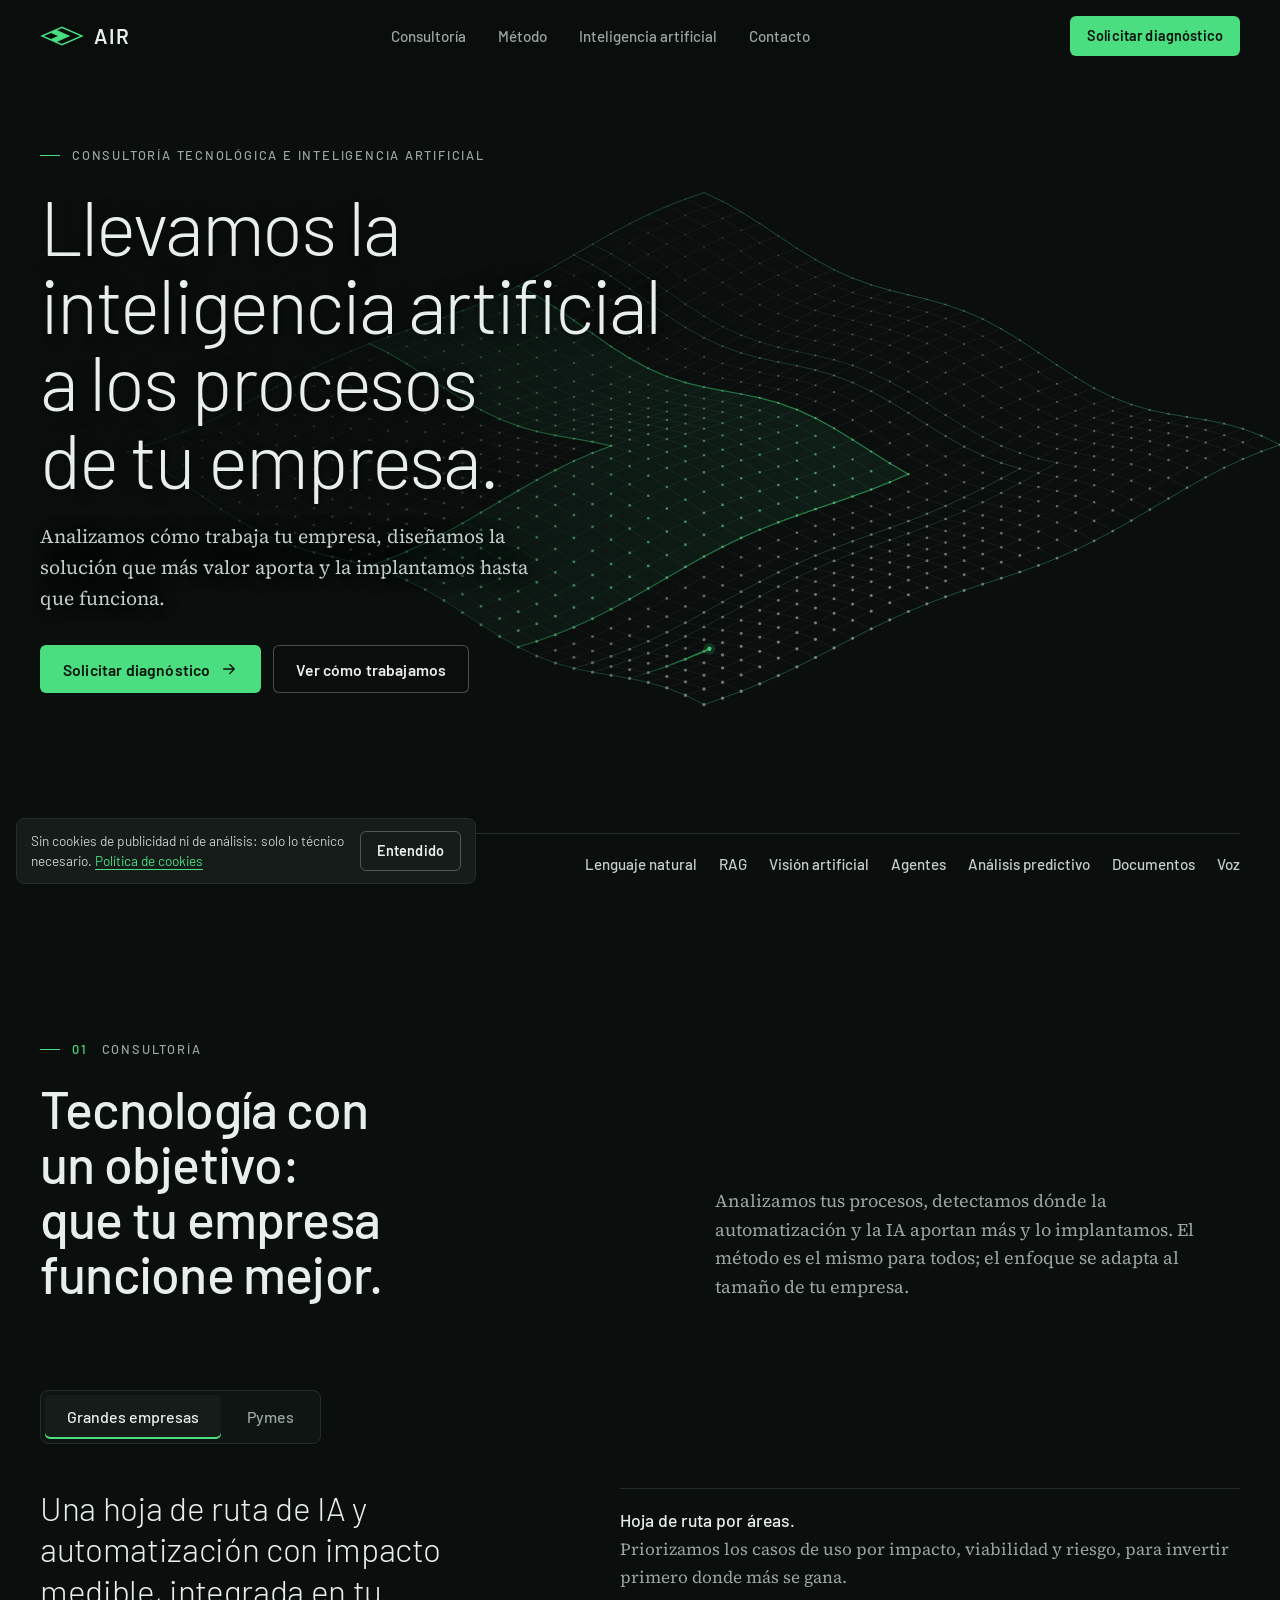
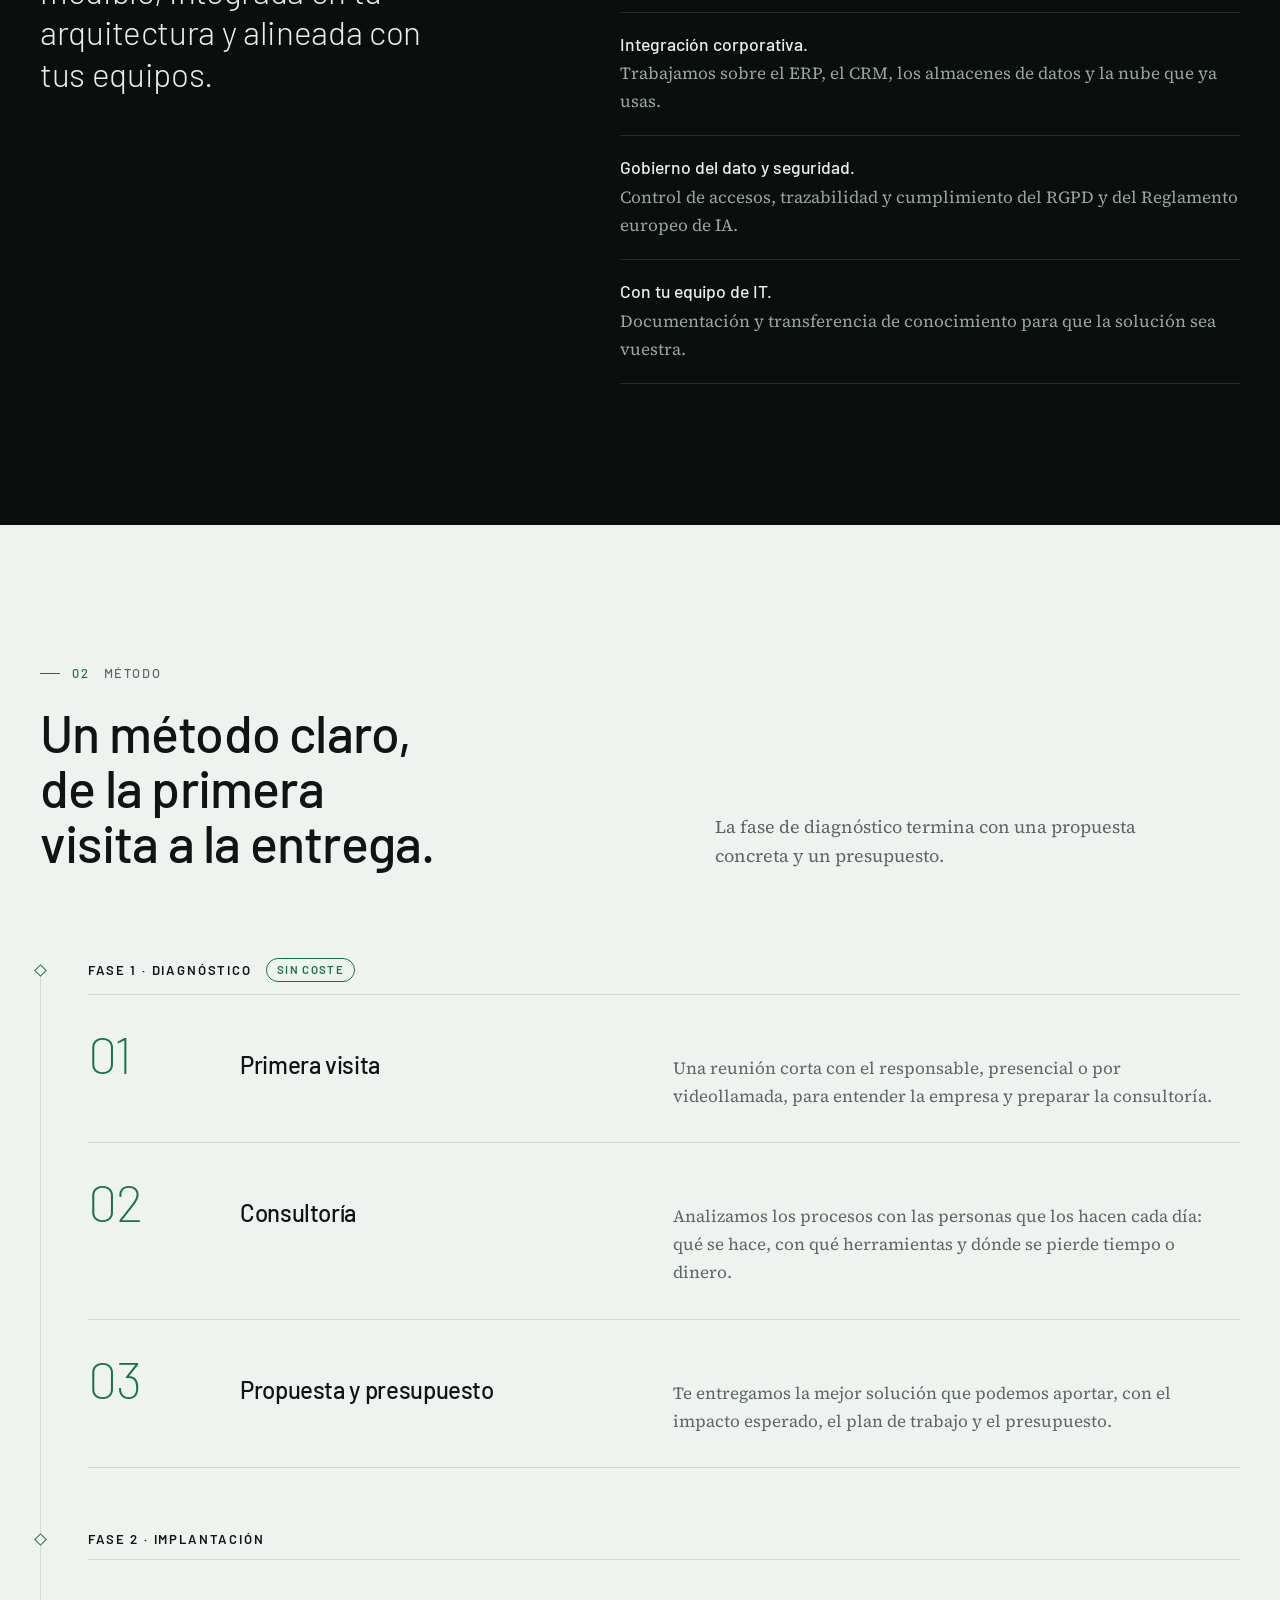
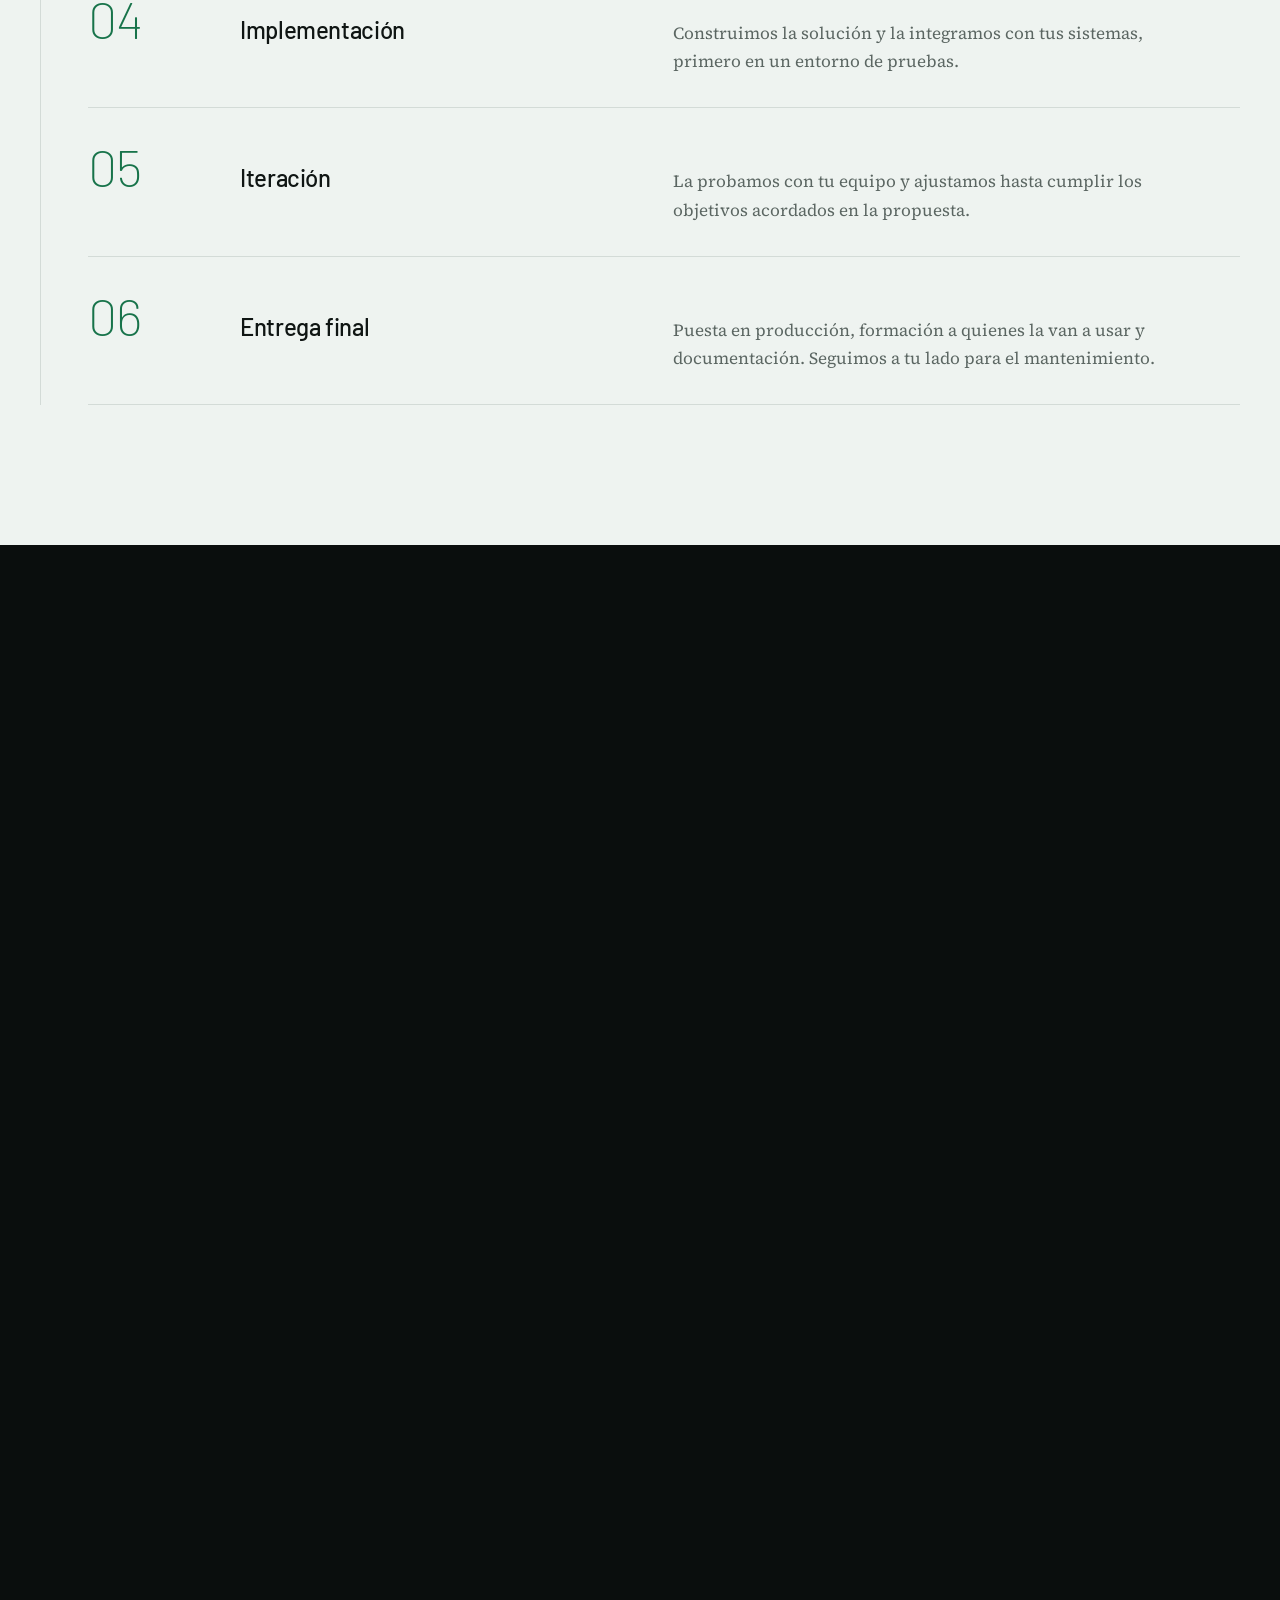
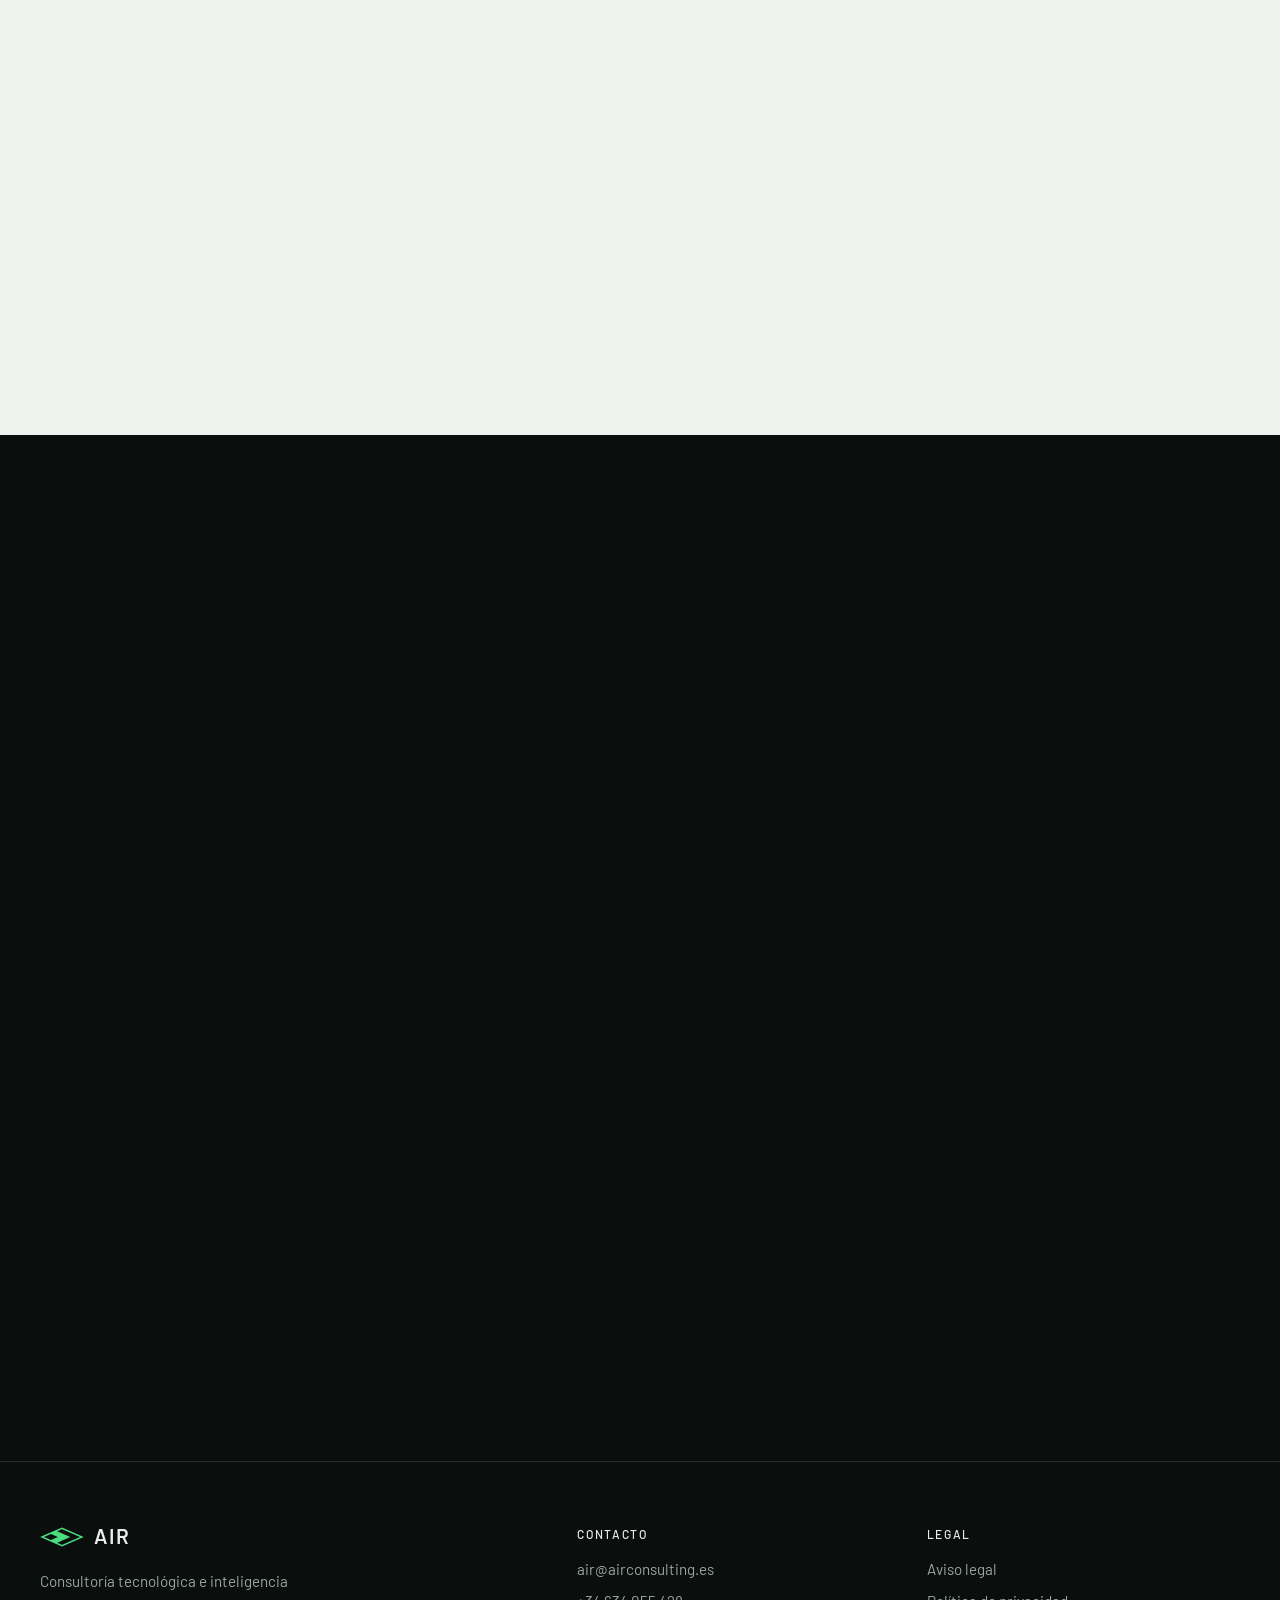
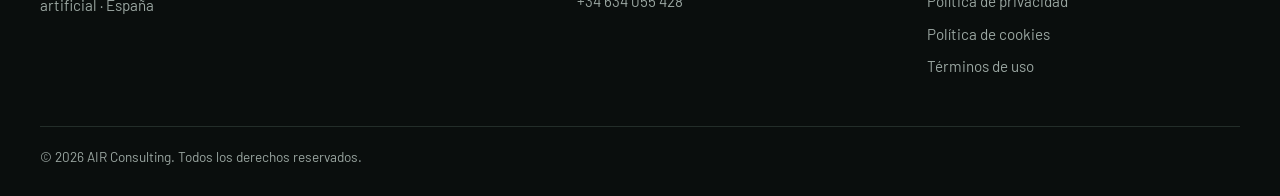
==== index.html @ c062586f "Visión artificial: foto con la lata abollada" ====
<!DOCTYPE html>
<html lang="es">

<head>
  <meta charset="utf-8">
  <meta name="viewport" content="width=device-width, initial-scale=1">
  <title>AIR · Consultoría tecnológica e inteligencia artificial</title>
  <meta name="description"
    content="Consultoría tecnológica e IA para empresas de toda España: analizamos tus procesos, diseñamos la mejor solución y la implantamos. Diagnóstico sin coste.">
  <link rel="canonical" href="https://airconsulting.es/">
  <meta name="theme-color" content="#0A0E0D">
  <meta property="og:type" content="website">
  <meta property="og:locale" content="es_ES">
  <meta property="og:site_name" content="AIR Consulting">
  <meta property="og:url" content="https://airconsulting.es/">
  <meta property="og:title" content="AIR · Consultoría tecnológica e inteligencia artificial">
  <meta property="og:description"
    content="Llevamos la inteligencia artificial a los procesos de tu empresa. Diagnóstico y propuesta sin coste, en toda España.">
  <meta property="og:image" content="https://airconsulting.es/assets/img/og-image.png">
  <meta property="og:image:width" content="1200">
  <meta property="og:image:height" content="630">
  <meta property="og:image:alt" content="AIR: Llevamos la inteligencia artificial a los procesos de tu empresa.">
  <meta name="twitter:card" content="summary_large_image">
  <link rel="icon" href="assets/img/favicon.svg" type="image/svg+xml">
  <link rel="apple-touch-icon" href="assets/img/apple-touch-icon.png">
  <link rel="preload" href="assets/fonts/barlow-300.woff2" as="font" type="font/woff2" crossorigin>
  <link rel="preload" href="assets/fonts/source-serif-4.woff2" as="font" type="font/woff2" crossorigin>
  <link rel="stylesheet" href="assets/css/main.css">
  <noscript><link rel="stylesheet" href="assets/css/noscript.css"></noscript>
  <script>document.documentElement.classList.add('js');</script>
  <script type="application/ld+json">
  {
    "@context": "https://schema.org",
    "@type": "ProfessionalService",
    "name": "AIR Consulting",
    "description": "Consultoría tecnológica e inteligencia artificial para empresas: diagnóstico de procesos, automatización e implantación de soluciones de IA.",
    "url": "https://airconsulting.es/",
    "logo": "https://airconsulting.es/assets/img/apple-touch-icon.png",
    "image": "https://airconsulting.es/assets/img/og-image.png",
    "email": "air@airconsulting.es",
    "telephone": "+34634055428",
    "areaServed": { "@type": "Country", "name": "ES" },
    "knowsAbout": [
      "Automatización de procesos",
      "Procesamiento del lenguaje natural",
      "Generación aumentada por recuperación (RAG)",
      "Visión artificial",
      "Agentes de inteligencia artificial",
      "Análisis predictivo y machine learning",
      "Procesamiento inteligente de documentos",
      "Reconocimiento de voz"
    ],
    "hasOfferCatalog": {
      "@type": "OfferCatalog",
      "name": "Servicios",
      "itemListElement": [
        { "@type": "Offer", "itemOffered": { "@type": "Service", "name": "Consultoría tecnológica y de IA para grandes empresas" } },
        { "@type": "Offer", "itemOffered": { "@type": "Service", "name": "Consultoría tecnológica y de IA para pymes" } },
        { "@type": "Offer", "itemOffered": { "@type": "Service", "name": "De la idea al producto: enfoque, validación, prototipo y desarrollo" } }
      ]
    }
  }
  </script>
</head>

<body>
  <svg class="sprite" aria-hidden="true">
    <symbol id="air-mark" viewBox="-8 -5 176 80">
      <path d="M34.67 19.83 L53.33 11.67 L106.67 35 L53.33 58.33 L34.67 50.17 L69.33 35 Z" fill="currentColor" />
      <g fill="none" stroke="currentColor" stroke-linejoin="miter" stroke-miterlimit="4">
        <path d="M0 35 L80 0 L160 35 L80 70 Z" stroke-width="5.5" />
        <path d="M34.67 19.83 L69.33 35 L34.67 50.17" stroke-width="5" />
        <path d="M53.33 11.67 L106.67 35 L53.33 58.33" stroke-width="5" />
      </g>
    </symbol>
    <symbol id="i-arrow" viewBox="0 0 24 24">
      <path d="M5 12h14M13 6l6 6-6 6" fill="none" stroke="currentColor" stroke-width="1.8" stroke-linecap="round" stroke-linejoin="round" />
    </symbol>
    <symbol id="i-down" viewBox="0 0 24 24">
      <path d="M12 5v14M6 13l6 6 6-6" fill="none" stroke="currentColor" stroke-width="1.8" stroke-linecap="round" stroke-linejoin="round" />
    </symbol>
  </svg>

  <a class="skip" href="#main">Saltar al contenido</a>

  <header class="site-header" id="header">
    <div class="wrap nav">
      <a class="brand" href="#inicio" aria-label="AIR, inicio">
        <svg aria-hidden="true"><use href="#air-mark" /></svg>
        <span>AIR</span>
      </a>
      <nav class="nav-links" aria-label="Principal">
        <a href="#consultoria">Consultoría</a>
        <a href="#metodo">Método</a>
        <a href="#ia">Inteligencia artificial</a>
        <a href="#contacto">Contacto</a>
      </nav>
      <div class="nav-actions">
        <a class="btn btn--primary btn--sm nav-cta" href="#contacto">Solicitar diagnóstico</a>
        <button class="menu-toggle" type="button" aria-label="Abrir menú" aria-expanded="false"
          aria-controls="mobile-menu">
          <span class="menu-toggle-bars" aria-hidden="true"></span>
        </button>
      </div>
    </div>
    <nav class="mobile-menu" id="mobile-menu" aria-label="Principal en móvil" hidden>
      <div class="wrap">
        <a href="#consultoria">Consultoría</a>
        <a href="#metodo">Método</a>
        <a href="#ia">Inteligencia artificial</a>
        <a href="#contacto">Contacto</a>
        <a class="btn btn--primary" href="#contacto">Solicitar diagnóstico</a>
      </div>
    </nav>
  </header>

  <main id="main">

    <!-- PORTADA -->
    <section class="hero" id="inicio" aria-labelledby="hero-title">
      <div class="hero-visual" aria-hidden="true">
        <canvas class="hero-field" id="hero-field" aria-hidden="true"></canvas>
      </div>
      <div class="wrap hero-inner">
        <div class="hero-copy">
          <p class="label">Consultoría tecnológica e inteligencia artificial</p>
          <h1 id="hero-title">Llevamos la inteligencia artificial a los procesos de tu empresa.</h1>
          <p class="hero-lead">Analizamos cómo trabaja tu empresa, diseñamos la solución que más valor aporta y la
            implantamos hasta que funciona.</p>
          <div class="hero-actions">
            <a class="btn btn--primary" href="#contacto">Solicitar diagnóstico
              <svg aria-hidden="true"><use href="#i-arrow" /></svg></a>
            <a class="btn btn--ghost" href="#metodo">Ver cómo trabajamos</a>
          </div>        </div>
      </div>
      <div class="wrap hero-foot rule-top">
        <p class="hero-foot-title">Áreas de experiencia</p>
        <ul class="hero-areas">
          <li>Lenguaje natural</li>
          <li>RAG</li>
          <li>Visión artificial</li>
          <li>Agentes</li>
          <li>Análisis predictivo</li>
          <li>Documentos</li>
          <li>Voz</li>
        </ul>
      </div>
    </section>

    <!-- CONSULTORÍA -->
    <section class="band" id="consultoria" aria-labelledby="consultoria-title">
      <div class="wrap">
        <header class="section-head" data-reveal>
          <p class="label"><span class="label-n">01</span>Consultoría</p>
          <h2 id="consultoria-title">Tecnología con un objetivo: que tu empresa funcione mejor.</h2>
          <p class="lead">Analizamos tus procesos, detectamos dónde la automatización y la IA aportan más y lo
            implantamos. El método es el mismo para todos; el enfoque se adapta al tamaño de tu empresa.</p>
        </header>

        <div class="consult" data-tabs data-reveal>
          <div class="segmented" role="tablist" aria-label="Tamaño de empresa">
            <button type="button" role="tab" id="tab-empresas" aria-controls="panel-empresas"
              aria-selected="true">Grandes empresas</button>
            <button type="button" role="tab" id="tab-pymes" aria-controls="panel-pymes" aria-selected="false"
              tabindex="-1">Pymes</button>
          </div>

          <div class="consult-panel" role="tabpanel" id="panel-empresas" aria-labelledby="tab-empresas" tabindex="0">
            <p class="panel-lead">Una hoja de ruta de IA y automatización con impacto medible, integrada en tu
              arquitectura y alineada con tus equipos.</p>
            <ul class="points">
              <li><strong>Hoja de ruta por áreas.</strong> Priorizamos los casos de uso por impacto, viabilidad y
                riesgo, para invertir primero donde más se gana.</li>
              <li><strong>Integración corporativa.</strong> Trabajamos sobre el ERP, el CRM, los almacenes de datos y
                la nube que ya usas.</li>
              <li><strong>Gobierno del dato y seguridad.</strong> Control de accesos, trazabilidad y cumplimiento del
                RGPD y del Reglamento europeo de IA.</li>
              <li><strong>Con tu equipo de IT.</strong> Documentación y transferencia de conocimiento para que la
                solución sea vuestra.</li>
            </ul>
          </div>

          <div class="consult-panel" role="tabpanel" id="panel-pymes" aria-labelledby="tab-pymes" tabindex="0"
            hidden>
            <p class="panel-lead">Soluciones concretas que te ahorran horas desde el primer mes, sin cambiar de
              programas y con presupuesto cerrado.</p>
            <ul class="points">
              <li><strong>Empezamos por lo que más cuesta.</strong> Primero, el proceso que más horas consume cada
                semana.</li>
              <li><strong>Con los programas que ya usas.</strong> Nos conectamos a tu ERP, tu correo y tus hojas de
                cálculo, sin cambiar tu forma de trabajar.</li>
              <li><strong>Por fases y con precio cerrado.</strong> Cada fase tiene alcance y presupuesto por
                escrito antes de empezar.</li>
              <li><strong>Resultados en semanas.</strong> Las primeras mejoras funcionan en semanas, no en meses.</li>
            </ul>
          </div>
        </div>
      </div>
    </section>

    <!-- MÉTODO -->
    <section class="band band--paper" id="metodo" aria-labelledby="metodo-title">
      <div class="wrap">
        <header class="section-head" data-reveal>
          <p class="label"><span class="label-n">02</span>Método</p>
          <h2 id="metodo-title">Un método claro, de la primera visita a la entrega.</h2>
          <p class="lead">La fase de diagnóstico termina con una propuesta concreta y un presupuesto.</p>
        </header>

        <div class="method">
          <div class="method-line" aria-hidden="true"><span></span></div>

          <div class="phase">
            <div class="phase-head" data-reveal>
              <h3 class="phase-name">Fase 1 <span aria-hidden="true">·</span> Diagnóstico</h3>
              <span class="badge">Sin coste</span>
            </div>
            <ol class="steps">
              <li class="step" data-reveal>
                <span class="step-n" aria-hidden="true">01</span>
                <h4>Primera visita</h4>
                <p>Una reunión corta con el responsable, presencial o por videollamada, para entender la empresa y
                  preparar la consultoría.</p>
              </li>
              <li class="step" data-reveal>
                <span class="step-n" aria-hidden="true">02</span>
                <h4>Consultoría</h4>
                <p>Analizamos los procesos con las personas que los hacen cada día: qué se hace, con qué
                  herramientas y dónde se pierde tiempo o dinero.</p>
              </li>
              <li class="step" data-reveal>
                <span class="step-n" aria-hidden="true">03</span>
                <h4>Propuesta y presupuesto</h4>
                <p>Te entregamos la mejor solución que podemos aportar, con el impacto esperado, el plan de trabajo
                  y el presupuesto.</p>
              </li>
            </ol>
          </div>

          <div class="phase">
            <div class="phase-head" data-reveal>
              <h3 class="phase-name">Fase 2 <span aria-hidden="true">·</span> Implantación</h3>
            </div>
            <ol class="steps" start="4">
              <li class="step" data-reveal>
                <span class="step-n" aria-hidden="true">04</span>
                <h4>Implementación</h4>
                <p>Construimos la solución y la integramos con tus sistemas, primero en un entorno de pruebas.</p>
              </li>
              <li class="step" data-reveal>
                <span class="step-n" aria-hidden="true">05</span>
                <h4>Iteración</h4>
                <p>La probamos con tu equipo y ajustamos hasta cumplir los objetivos acordados en la propuesta.</p>
              </li>
              <li class="step" data-reveal>
                <span class="step-n" aria-hidden="true">06</span>
                <h4>Entrega final</h4>
                <p>Puesta en producción, formación a quienes la van a usar y documentación. Seguimos a tu lado para
                  el mantenimiento.</p>
              </li>
            </ol>
          </div>
        </div>
      </div>
    </section>

    <!-- INTELIGENCIA ARTIFICIAL -->
    <section class="band" id="ia" aria-labelledby="ia-title">
      <div class="wrap">
        <header class="section-head" data-reveal>
          <p class="label"><span class="label-n">03</span>Inteligencia artificial</p>
          <h2 id="ia-title">Experiencia en todas las áreas de la IA aplicada.</h2>
          <p class="lead">Elegimos la técnica adecuada para cada problema.</p>
        </header>

        <div class="ai" data-tabs data-reveal>
          <div class="ai-tabs" role="tablist" aria-label="Áreas de inteligencia artificial"
            aria-orientation="vertical">
            <button type="button" role="tab" id="tab-nlp" aria-controls="panel-nlp" aria-selected="true">
              <span class="tab-n" aria-hidden="true">01</span>Lenguaje natural</button>
            <button type="button" role="tab" id="tab-rag" aria-controls="panel-rag" aria-selected="false"
              tabindex="-1"><span class="tab-n" aria-hidden="true">02</span>Asistentes RAG</button>
            <button type="button" role="tab" id="tab-vision" aria-controls="panel-vision" aria-selected="false"
              tabindex="-1"><span class="tab-n" aria-hidden="true">03</span>Visión artificial</button>
            <button type="button" role="tab" id="tab-agentes" aria-controls="panel-agentes" aria-selected="false"
              tabindex="-1"><span class="tab-n" aria-hidden="true">04</span>Agentes</button>
            <button type="button" role="tab" id="tab-prediccion" aria-controls="panel-prediccion"
              aria-selected="false" tabindex="-1"><span class="tab-n" aria-hidden="true">05</span>Análisis
              predictivo</button>
            <button type="button" role="tab" id="tab-documentos" aria-controls="panel-documentos"
              aria-selected="false" tabindex="-1"><span class="tab-n" aria-hidden="true">06</span>Documentos</button>
            <button type="button" role="tab" id="tab-voz" aria-controls="panel-voz" aria-selected="false"
              tabindex="-1"><span class="tab-n" aria-hidden="true">07</span>Voz</button>
          </div>

          <div class="ai-panels" data-demo-host>
            <div class="ai-panel" role="tabpanel" id="panel-nlp" aria-labelledby="tab-nlp" tabindex="0">
              <div class="ai-panel-head">
                <h3>Lenguaje natural (NLP)</h3>
                <p>Clasificación de correos y tickets, extracción de datos, resúmenes, análisis de sentimiento y
                  traducción.</p>
              </div>
              <ul class="chips" aria-label="Técnicas">
                <li>Modelos de lenguaje (LLM)</li>
                <li>Clasificación</li>
                <li>Extracción de entidades</li>
                <li>Resumen</li>
                <li>Sentimiento</li>
              </ul>
              <div class="demo demo--nlp" data-demo="nlp" data-state="idle" role="img"
                aria-label="Ejemplo animado: un correo entrante en el que la IA marca el cliente, la fecha, el importe y la referencia, y lo clasifica como pedido urgente.">
                <p class="demo-tag">Datos de ejemplo</p>
                <div class="demo-stage" aria-hidden="true">
                  <p class="demo-title">Bandeja de entrada <span>· análisis automático</span></p>
                  <div class="nlp">
                    <article class="mail">
                      <p class="mail-meta"><span>De</span> compras@cliente-ejemplo.es</p>
                      <p class="mail-meta"><span>Asunto</span> Pedido urgente ref. PX-2048</p>
                      <p class="mail-body">Buenos días: necesitamos <span class="ent" data-kind="cantidad">400 unidades</span>
                        del <span class="ent" data-kind="producto">soporte X200</span> antes del <span class="ent"
                          data-kind="fecha">viernes 27</span>. El importe acordado es de <span class="ent"
                          data-kind="importe">3.180,00 €</span>. Un saludo, <span class="ent"
                          data-kind="cliente">Industrias Ejemplo</span>.</p>
                    </article>
                    <div class="nlp-out">
                      <p class="out-title">Resultado</p>
                      <dl class="nlp-tags">
                        <div><dt>Intención</dt><dd>Pedido de cliente</dd></div>
                        <div><dt>Urgencia</dt><dd class="is-hot">Alta</dd></div>
                        <div><dt>Sentimiento</dt><dd>Neutro</dd></div>
                        <div><dt>Destino</dt><dd>ERP · Pedidos</dd></div>
                      </dl>
                    </div>
                  </div>
                </div>
              </div>
            </div>

            <div class="ai-panel" role="tabpanel" id="panel-rag" aria-labelledby="tab-rag" tabindex="0" hidden>
              <div class="ai-panel-head">
                <h3>Asistentes con tu conocimiento (RAG)</h3>
                <p>Respuestas basadas en tus manuales, contratos y procedimientos, citando siempre la fuente.</p>
              </div>
              <ul class="chips" aria-label="Técnicas">
                <li>Búsqueda semántica</li>
                <li>Embeddings</li>
                <li>Bases de datos vectoriales</li>
                <li>Citas a la fuente</li>
                <li>Control de permisos</li>
              </ul>
              <div class="demo demo--rag" data-demo="rag" data-state="idle" role="img"
                aria-label="Ejemplo animado: una pregunta sobre la garantía de un producto, los fragmentos de documentación interna que se recuperan y la respuesta con sus fuentes citadas.">
                <p class="demo-tag">Datos de ejemplo</p>
                <div class="demo-stage" aria-hidden="true">
                  <p class="demo-title">Asistente interno <span>· documentación técnica</span></p>
                  <div class="rag">
                    <div class="rag-q">
                      <span class="out-title">Pregunta</span>
                      <p class="rag-q-text" data-text="¿Cuál es el plazo de garantía del modelo X200?"><span
                          class="caret"></span></p>
                    </div>
                    <ol class="rag-docs">
                      <li><span class="doc-src">[1] Manual X200 · p. 14</span><span class="doc-score">0,91</span>
                        <p>«…el equipo X200 dispone de una garantía de 24 meses desde la fecha de entrega…»</p>
                      </li>
                      <li><span class="doc-src">[2] Condiciones de venta · §4.2</span><span class="doc-score">0,87</span>
                        <p>«…la garantía se amplía a 36 meses con contrato de mantenimiento…»</p>
                      </li>
                      <li class="is-low"><span class="doc-src">FAQ de soporte</span><span class="doc-score">0,62</span>
                        <p>«…para tramitar una garantía, contacta con el servicio técnico…»</p>
                      </li>
                    </ol>
                    <div class="rag-a">
                      <span class="out-title">Respuesta</span>
                      <p class="rag-a-text"><span class="w">El</span> <span class="w">modelo</span> <span
                          class="w">X200</span> <span class="w">tiene</span> <span class="w">24</span> <span
                          class="w">meses</span> <span class="w">de</span> <span class="w">garantía</span> <span
                          class="w">desde</span> <span class="w">la</span> <span class="w">entrega</span><sup
                          class="w">1</sup><span class="w">,</span> <span class="w">ampliables</span> <span
                          class="w">a</span> <span class="w">36</span> <span class="w">meses</span> <span
                          class="w">con</span> <span class="w">contrato</span> <span class="w">de</span> <span
                          class="w">mantenimiento</span><sup class="w">2</sup><span class="w">.</span></p>
                    </div>
                  </div>
                </div>
              </div>
            </div>

            <div class="ai-panel" role="tabpanel" id="panel-vision" aria-labelledby="tab-vision" tabindex="0"
              hidden>
              <div class="ai-panel-head">
                <h3>Visión artificial</h3>
                <p>Control de calidad, detección de defectos, conteo e inventario, y seguridad en planta.</p>
              </div>
              <ul class="chips" aria-label="Técnicas">
                <li>Detección de objetos</li>
                <li>Segmentación</li>
                <li>Inspección de calidad</li>
                <li>OCR</li>
                <li>Vídeo en tiempo real</li>
              </ul>
              <div class="demo demo--vision" data-demo="vision" data-state="idle" role="img"
                aria-label="Ejemplo animado: una foto de cinco latas en una línea de envasado en la que la visión artificial inspecciona cada tapa y marca una lata como defectuosa.">
                <p class="demo-tag">Datos de ejemplo</p>
                <div class="demo-stage" aria-hidden="true">
                  <p class="demo-title">Inspección de tapas <span>· línea de envasado 2</span></p>
                  <div class="vision">
                    <div class="vision-frame">
                      <picture>
                        <source type="image/avif"
                          srcset="assets/img/latas-defecto-800.avif 800w, assets/img/latas-defecto-1264.avif 1264w"
                          sizes="(min-width: 960px) 860px, 100vw">
                        <source type="image/webp"
                          srcset="assets/img/latas-defecto-800.webp 800w, assets/img/latas-defecto-1264.webp 1264w"
                          sizes="(min-width: 960px) 860px, 100vw">
                        <img src="assets/img/latas-defecto-800.jpg"
                          srcset="assets/img/latas-defecto-800.jpg 800w, assets/img/latas-defecto-1264.jpg 1264w"
                          sizes="(min-width: 960px) 860px, 100vw" width="1264" height="585" alt="" loading="lazy"
                          decoding="async">
                      </picture>
                      <!-- Coordenadas sobre la foto recortada (1200 × 555): una caja por tapa; la roja abarca la abolladura -->
                      <svg class="vision-boxes" viewBox="0 0 1200 555" preserveAspectRatio="xMidYMid slice">
                        <rect class="det" x="2" y="34" width="130" height="122" />
                        <rect class="det" x="138" y="68" width="200" height="136" />
                        <rect class="det" x="358" y="108" width="208" height="144" />
                        <rect class="det" x="590" y="178" width="214" height="162" />
                        <rect class="det is-bad" x="846" y="203" width="234" height="222" />
                      </svg>
                      <span class="det-label det-label--1">correcto · 0,97</span>
                      <span class="det-label det-label--2">correcto · 0,99</span>
                      <span class="det-label det-label--3">correcto · 0,98</span>
                      <span class="det-label det-label--4">correcto · 0,99</span>
                      <span class="det-label det-label--5 is-bad">defecto · 0,91</span>
                      <span class="scanline"></span>
                    </div>
                    <p class="vision-stats"><span>Latas <b class="v-count">0</b></span><span>Defectos <b
                          class="v-bad">0</b></span><span class="v-model">Análisis de imágenes en tiempo real</span>
                    </p>
                  </div>
                </div>
              </div>
            </div>

            <div class="ai-panel" role="tabpanel" id="panel-agentes" aria-labelledby="tab-agentes" tabindex="0"
              hidden>
              <div class="ai-panel-head">
                <h3>Agentes y automatización</h3>
                <p>Agentes que hacen tareas de principio a fin entre tus sistemas, con supervisión humana donde hace
                  falta.</p>
              </div>
              <ul class="chips" aria-label="Técnicas">
                <li>Orquestación</li>
                <li>Uso de herramientas</li>
                <li>Integración por API</li>
                <li>Supervisión humana</li>
                <li>Trazabilidad</li>
              </ul>
              <div class="demo demo--agentes" data-demo="agentes" data-state="idle" role="img"
                aria-label="Ejemplo animado: un agente que recibe un correo, lo clasifica, lo registra en el ERP, pide aprobación a una persona y envía el aviso.">
                <p class="demo-tag">Datos de ejemplo</p>
                <div class="demo-stage" aria-hidden="true">
                  <p class="demo-title">Agente de pedidos <span>· ejecución</span></p>
                  <div class="flow">
                    <ol class="flow-nodes">
                      <li class="node"><span class="node-dot"></span><span class="node-name">Correo</span><span
                          class="node-sub">Pedido recibido</span></li>
                      <li class="node"><span class="node-dot"></span><span class="node-name">Clasificar</span><span
                          class="node-sub">Pedido · urgente</span></li>
                      <li class="node"><span class="node-dot"></span><span class="node-name">ERP</span><span
                          class="node-sub">Pedido P-5531 creado</span></li>
                      <li class="node node--human"><span class="node-dot"></span><span
                          class="node-name">Aprobación</span><span class="node-sub"><span class="sub-wait">Supervisión
                            humana</span><span class="sub-ok">Aprobado por el responsable</span></span></li>
                      <li class="node"><span class="node-dot"></span><span class="node-name">Aviso</span><span
                          class="node-sub">Cliente informado</span></li>
                    </ol>
                    <ol class="flow-log">
                      <li><span>09:14:02</span> correo recibido de compras@cliente-ejemplo.es</li>
                      <li><span>09:14:03</span> intención: pedido · urgencia: alta</li>
                      <li><span>09:14:05</span> erp.crear_pedido(cliente=C-118, líneas=3)</li>
                      <li><span>09:14:05</span> importe superior a 3.000 € · se solicita aprobación</li>
                      <li><span>09:21:40</span> aprobado · correo de confirmación enviado</li>
                    </ol>
                  </div>
                </div>
              </div>
            </div>

            <div class="ai-panel" role="tabpanel" id="panel-prediccion" aria-labelledby="tab-prediccion"
              tabindex="0" hidden>
              <div class="ai-panel-head">
                <h3>Análisis predictivo</h3>
                <p>Previsión de demanda, mantenimiento predictivo, detección de anomalías y optimización de stock.</p>
              </div>
              <ul class="chips" aria-label="Técnicas">
                <li>Series temporales</li>
                <li>Machine learning</li>
                <li>Detección de anomalías</li>
                <li>Optimización</li>
              </ul>
              <div class="demo demo--prediccion" data-demo="prediccion" data-state="idle" role="img"
                aria-label="Ejemplo animado: un gráfico con dos años de ventas y la previsión de los próximos seis meses con su margen de confianza.">
                <p class="demo-tag">Datos de ejemplo</p>
                <div class="demo-stage" aria-hidden="true">
                  <p class="demo-title">Previsión de demanda <span>· referencia X200, unidades al mes</span></p>
                  <div class="predict">
                    <svg class="chart" viewBox="0 0 800 300" preserveAspectRatio="xMidYMid meet">
                      <line class="ch-grid" x1="48" y1="232" x2="780" y2="232" /><text class="ch-axis" x="40" y="236"
                        text-anchor="end">100</text>
                      <line class="ch-grid" x1="48" y1="162" x2="780" y2="162" /><text class="ch-axis" x="40" y="166"
                        text-anchor="end">150</text>
                      <line class="ch-grid" x1="48" y1="92" x2="780" y2="92" /><text class="ch-axis" x="40" y="96"
                        text-anchor="end">200</text>
                      <text class="ch-axis" x="48" y="290" text-anchor="start">ene 2025</text>
                      <text class="ch-axis" x="350.9" y="290" text-anchor="middle">ene 2026</text>
                      <text class="ch-axis" x="653.8" y="290" text-anchor="middle">ene 2027</text>
                      <line class="ch-now" x1="628.6" y1="40" x2="628.6" y2="268" /><text class="ch-axis" x="622.6"
                        y="48" text-anchor="end">hoy</text>
                      <g class="ch-hist">
                        <path class="ch-line"
                          d="M48 226.5 L73.2 221.9 L98.5 195 L123.7 172.4 L149 167.8 L174.2 166.2 L199.4 153.2 L224.7 165.6 L249.9 183.6 L275.2 183.3 L300.4 201.3 L325.7 198.1 L350.9 200.7 L376.1 175.2 L401.4 160.9 L426.6 89.2 L451.9 130.8 L477.1 115.2 L502.3 126.1 L527.6 128.7 L552.8 135.4 L578.1 160.3 L603.3 160.1 L628.6 165.4" />
                      </g>
                      <g class="ch-anom">
                        <circle cx="426.6" cy="89.2" r="5" />
                        <circle class="ch-anom-ring" cx="426.6" cy="89.2" r="12" />
                        <text class="ch-note" x="442.6" y="78">Anomalía detectada</text>
                      </g>
                      <g class="ch-fc">
                        <path class="ch-band" d="M628.6 165.4 L653.8 144.9 L679 127 L704.3 105 L729.5 83 L754.8 65.2 L780 54.5 L780 113.3 L754.8 117 L729.5 127.8 L704.3 142.8 L679 157.8 L653.8 168.7 L628.6 165.4 Z" />
                        <path class="ch-fc-line" d="M628.6 165.4 L653.8 156.8 L679 142.4 L704.3 123.9 L729.5 105.4 L754.8 91.1 L780 83.9" />
                      </g>
                    </svg>
                    <dl class="predict-stats">
                      <div><dt>Próximo trimestre</dt><dd>+18 %</dd></div>
                      <div><dt>Error medio del modelo</dt><dd>4,2 %</dd></div>
                      <div><dt>Stock recomendado</dt><dd>620 uds.</dd></div>
                    </dl>
                  </div>
                </div>
              </div>
            </div>

            <div class="ai-panel" role="tabpanel" id="panel-documentos" aria-labelledby="tab-documentos"
              tabindex="0" hidden>
              <div class="ai-panel-head">
                <h3>Documentos inteligentes</h3>
                <p>Facturas, albaranes, pedidos y contratos leídos, validados y registrados en tu ERP.</p>
              </div>
              <ul class="chips" aria-label="Técnicas">
                <li>OCR</li>
                <li>Extracción estructurada</li>
                <li>Validación cruzada</li>
                <li>Integración con ERP</li>
              </ul>
              <div class="demo demo--documentos" data-demo="documentos" data-state="idle" role="img"
                aria-label="Ejemplo animado: un albarán que se lee automáticamente y aparece registrado como una fila nueva en el ERP.">
                <p class="demo-tag">Datos de ejemplo</p>
                <div class="demo-stage" aria-hidden="true">
                  <p class="demo-title">Entrada de documentos <span>· llega por email en PDF</span></p>
                  <div class="docs">
                    <article class="paper">
                      <span class="paper-scan"></span>
                      <div class="paper-head"><b>ALBARÁN</b><span data-f>N.º A-2611</span></div>
                      <dl class="paper-meta">
                        <dt>Proveedor</dt>
                        <dd><span data-f>Tornillería Industrial (ej.)</span></dd>
                        <dt>Fecha</dt>
                        <dd><span data-f>14/10/2026</span></dd>
                      </dl>
                      <table class="paper-lines">
                        <thead>
                          <tr><th>Ref.</th><th>Descripción</th><th class="num">Cant.</th></tr>
                        </thead>
                        <tbody data-f>
                          <tr><td>M8-40</td><td>Tornillo DIN 933</td><td class="num">500</td></tr>
                          <tr><td>T-M8</td><td>Tuerca autoblocante</td><td class="num">500</td></tr>
                          <tr><td>AR-8</td><td>Arandela plana</td><td class="num">1.000</td></tr>
                        </tbody>
                      </table>
                      <div class="paper-total"><span>Total</span><span data-f>286,40 €</span></div>
                    </article>
                    <div class="erp">
                      <p class="erp-bar">ERP <span>· entradas de material</span></p>
                      <table class="erp-table">
                        <thead>
                          <tr><th>Fecha</th><th>Doc.</th><th>Proveedor</th><th class="num">Importe</th><th>Estado</th></tr>
                        </thead>
                        <tbody>
                          <tr class="erp-new">
                            <td data-v="14/10/26"></td><td data-v="A-2611"></td><td data-v="Tornillería (ej.)"></td>
                            <td class="num" data-v="286,40 €"></td>
                            <td><span class="chip"><span class="c-wait">Leyendo…</span><span
                                  class="c-ok">Registrado</span></span></td>
                          </tr>
                          <tr>
                            <td>13/10/26</td><td>F-0981</td><td>Pinturas (ej.)</td><td class="num">1.204,00 €</td>
                            <td><span class="chip is-ok"><span class="c-ok">Registrado</span></span></td>
                          </tr>
                          <tr>
                            <td>13/10/26</td><td>P-5502</td><td>Aceros (ej.)</td><td class="num">3.870,15 €</td>
                            <td><span class="chip is-ok"><span class="c-ok">Registrado</span></span></td>
                          </tr>
                        </tbody>
                      </table>
                    </div>
                  </div>
                </div>
              </div>
            </div>

            <div class="ai-panel" role="tabpanel" id="panel-voz" aria-labelledby="tab-voz" tabindex="0" hidden>
              <div class="ai-panel-head">
                <h3>Voz</h3>
                <p>Transcripción de reuniones y llamadas, actas automáticas y asistentes de voz.</p>
              </div>
              <ul class="chips" aria-label="Técnicas">
                <li>Reconocimiento de voz</li>
                <li>Identificación de hablantes</li>
                <li>Resumen de reuniones</li>
                <li>Síntesis de voz</li>
              </ul>
              <div class="demo demo--voz" data-demo="voz" data-state="idle" role="img"
                aria-label="Ejemplo animado: la grabación de una reunión que se transcribe y de la que se extraen las tareas con su responsable.">
                <p class="demo-tag">Datos de ejemplo</p>
                <div class="demo-stage" aria-hidden="true">
                  <p class="demo-title">Reunión de seguimiento <span>· 14 min</span></p>
                  <div class="voice">
                    <div class="wave-wrap">
                      <svg class="wave" viewBox="0 0 480 60" preserveAspectRatio="none"><rect x="0" y="27" width="3.5" height="6" rx="1.5"/><rect x="7.5" y="18.5" width="3.5" height="23" rx="1.5"/><rect x="15" y="26" width="3.5" height="8" rx="1.5"/><rect x="22.5" y="22.5" width="3.5" height="15" rx="1.5"/><rect x="30" y="24.5" width="3.5" height="11" rx="1.5"/><rect x="37.5" y="23.5" width="3.5" height="13" rx="1.5"/><rect x="45" y="19.5" width="3.5" height="21" rx="1.5"/><rect x="52.5" y="8.5" width="3.5" height="43" rx="1.5"/><rect x="60" y="15" width="3.5" height="30" rx="1.5"/><rect x="67.5" y="20.5" width="3.5" height="19" rx="1.5"/><rect x="75" y="14.5" width="3.5" height="31" rx="1.5"/><rect x="82.5" y="14" width="3.5" height="32" rx="1.5"/><rect x="90" y="12" width="3.5" height="36" rx="1.5"/><rect x="97.5" y="22.5" width="3.5" height="15" rx="1.5"/><rect x="105" y="18" width="3.5" height="24" rx="1.5"/><rect x="112.5" y="23.5" width="3.5" height="13" rx="1.5"/><rect x="120" y="23.5" width="3.5" height="13" rx="1.5"/><rect x="127.5" y="25" width="3.5" height="10" rx="1.5"/><rect x="135" y="24" width="3.5" height="12" rx="1.5"/><rect x="142.5" y="22.5" width="3.5" height="15" rx="1.5"/><rect x="150" y="11.5" width="3.5" height="37" rx="1.5"/><rect x="157.5" y="11.5" width="3.5" height="37" rx="1.5"/><rect x="165" y="25" width="3.5" height="10" rx="1.5"/><rect x="172.5" y="15" width="3.5" height="30" rx="1.5"/><rect x="180" y="14" width="3.5" height="32" rx="1.5"/><rect x="187.5" y="10.5" width="3.5" height="39" rx="1.5"/><rect x="195" y="18" width="3.5" height="24" rx="1.5"/><rect x="202.5" y="19.5" width="3.5" height="21" rx="1.5"/><rect x="210" y="19.5" width="3.5" height="21" rx="1.5"/><rect x="217.5" y="26" width="3.5" height="8" rx="1.5"/><rect x="225" y="25.5" width="3.5" height="9" rx="1.5"/><rect x="232.5" y="23.5" width="3.5" height="13" rx="1.5"/><rect x="240" y="25" width="3.5" height="10" rx="1.5"/><rect x="247.5" y="15.5" width="3.5" height="29" rx="1.5"/><rect x="255" y="10" width="3.5" height="40" rx="1.5"/><rect x="262.5" y="24.5" width="3.5" height="11" rx="1.5"/><rect x="270" y="16.5" width="3.5" height="27" rx="1.5"/><rect x="277.5" y="14.5" width="3.5" height="31" rx="1.5"/><rect x="285" y="10.5" width="3.5" height="39" rx="1.5"/><rect x="292.5" y="14" width="3.5" height="32" rx="1.5"/><rect x="300" y="22.5" width="3.5" height="15" rx="1.5"/><rect x="307.5" y="17" width="3.5" height="26" rx="1.5"/><rect x="315" y="25.5" width="3.5" height="9" rx="1.5"/><rect x="322.5" y="25.5" width="3.5" height="9" rx="1.5"/><rect x="330" y="23" width="3.5" height="14" rx="1.5"/><rect x="337.5" y="26.5" width="3.5" height="7" rx="1.5"/><rect x="345" y="20" width="3.5" height="20" rx="1.5"/><rect x="352.5" y="10" width="3.5" height="40" rx="1.5"/><rect x="360" y="20" width="3.5" height="20" rx="1.5"/><rect x="367.5" y="19" width="3.5" height="22" rx="1.5"/><rect x="375" y="15.5" width="3.5" height="29" rx="1.5"/><rect x="382.5" y="11" width="3.5" height="38" rx="1.5"/><rect x="390" y="10.5" width="3.5" height="39" rx="1.5"/><rect x="397.5" y="26.5" width="3.5" height="7" rx="1.5"/><rect x="405" y="15.5" width="3.5" height="29" rx="1.5"/><rect x="412.5" y="22" width="3.5" height="16" rx="1.5"/><rect x="420" y="24.5" width="3.5" height="11" rx="1.5"/><rect x="427.5" y="22" width="3.5" height="16" rx="1.5"/><rect x="435" y="27" width="3.5" height="6" rx="1.5"/><rect x="442.5" y="24" width="3.5" height="12" rx="1.5"/><rect x="450" y="12.5" width="3.5" height="35" rx="1.5"/><rect x="457.5" y="16.5" width="3.5" height="27" rx="1.5"/><rect x="465" y="22" width="3.5" height="16" rx="1.5"/><rect x="472.5" y="16" width="3.5" height="28" rx="1.5"/></svg>
                      <span class="wave-progress"></span>
                    </div>
                    <div class="voice-body">
                      <ol class="transcript">
                        <li><span class="spk">Ana</span><span class="ts">00:42</span>
                          <p>Necesitamos cerrar el presupuesto de la línea 3 antes del jueves.</p>
                        </li>
                        <li><span class="spk">Marcos</span><span class="ts">01:15</span>
                          <p>Yo preparo la comparativa de proveedores y la envío mañana.</p>
                        </li>
                        <li><span class="spk">Ana</span><span class="ts">01:38</span>
                          <p>Perfecto. Revisamos los plazos el lunes.</p>
                        </li>
                      </ol>
                      <div class="voice-tasks">
                        <p class="out-title">Tareas detectadas</p>
                        <ul>
                          <li><b>Cerrar presupuesto de la línea 3</b><span>Ana · jueves</span></li>
                          <li><b>Enviar comparativa de proveedores</b><span>Marcos · mañana</span></li>
                          <li><b>Revisar plazos</b><span>Equipo · lunes</span></li>
                        </ul>
                      </div>
                    </div>
                  </div>
                </div>
              </div>
            </div>
          </div>
        </div>
      </div>
    </section>

    <!-- DE LA IDEA AL PRODUCTO -->
    <section class="band band--line" id="ideas" aria-labelledby="ideas-title">
      <div class="wrap">
        <header class="section-head" data-reveal>
          <p class="label"><span class="label-n">04</span>De la idea al producto</p>
          <h2 id="ideas-title">¿Tienes una idea? Te ayudamos a hacerla realidad.</h2>
          <p class="lead">Un producto tecnológico, una herramienta interna o un servicio nuevo basado en IA: te ayudamos
            a enfocarlo y a llevarlo a cabo.</p>
        </header>

        <ol class="idea-steps">
          <li data-reveal>
            <h3>Enfocar</h3>
            <p>Definimos el problema, a quién va dirigido y qué valor aporta.</p>
          </li>
          <li data-reveal>
            <h3>Validar</h3>
            <p>Comprobamos la viabilidad técnica y de negocio antes de invertir.</p>
          </li>
          <li data-reveal>
            <h3>Prototipar</h3>
            <p>Construimos una primera versión funcional para probarla con usuarios reales.</p>
          </li>
          <li data-reveal>
            <h3>Construir</h3>
            <p>Desarrollamos el producto completo, listo para producción y para crecer.</p>
          </li>
        </ol>
        <p class="ideas-cta" data-reveal><a class="btn btn--ghost" href="#contacto">Cuéntanos tu idea
            <svg aria-hidden="true"><use href="#i-arrow" /></svg></a></p>
      </div>
    </section>

    <!-- CÓMO TRABAJAMOS -->
    <section class="band band--paper" id="garantias" aria-labelledby="garantias-title">
      <div class="wrap">
        <header class="section-head" data-reveal>
          <p class="label"><span class="label-n">05</span>Cómo trabajamos</p>
          <h2 id="garantias-title">Ingeniería seria, de principio a fin.</h2>
          <p class="lead">Cada proyecto se trabaja con el rigor de la ingeniería: pruebas antes de producción,
            documentación y compromisos por escrito.</p>
        </header>

        <div class="guarantees">
          <article class="guarantee guarantee--wide" data-reveal>
            <h3>Se integra con lo que ya usas</h3>
            <p>No te pedimos que cambies de ERP ni de forma de trabajar. Nos conectamos a tus programas, a tu correo
              y a los sitios donde ya está la información.</p>
            <ul class="stack" aria-label="Sistemas con los que trabajamos">
              <li>SAP</li>
              <li>Microsoft Dynamics 365</li>
              <li>Salesforce</li>
              <li>Odoo</li>
              <li>A3</li>
              <li>Sage</li>
              <li>Holded</li>
              <li>Microsoft 365</li>
              <li>Google Workspace</li>
              <li>AWS</li>
              <li>Azure</li>
              <li>Google Cloud</li>
              <li>SQL</li>
              <li>API a medida</li>
            </ul>
          </article>
          <article class="guarantee" data-reveal>
            <h3>Primero en pruebas</h3>
            <p>Todo se valida con datos reales en un entorno aparte antes de tocar tu día a día.</p>
          </article>
          <article class="guarantee" data-reveal>
            <h3>Tus datos, bajo control</h3>
            <p>En tus servidores o en la nube que elijas, cumpliendo el RGPD y el Reglamento europeo de IA.</p>
          </article>
          <article class="guarantee" data-reveal>
            <h3>Alcance y precio por escrito</h3>
            <p>Antes de empezar, firmamos qué se hace, en qué plazo y cuánto cuesta.</p>
          </article>
          <article class="guarantee" data-reveal>
            <h3>Los mismos ingenieros de principio a fin</h3>
            <p>Quien hace el diagnóstico es quien construye la solución. Lo que nos cuentas no se pierde por el
              camino.</p>
          </article>
        </div>
      </div>
    </section>

    <!-- CONTACTO -->
    <section class="band" id="contacto" aria-labelledby="contacto-title">
      <div class="wrap contact">
        <div class="contact-info" data-reveal>
          <p class="label"><span class="label-n">06</span>Contacto</p>
          <h2 id="contacto-title">Hablemos de tu empresa.</h2>
          <p class="lead">Cuéntanos qué quieres mejorar y organizamos la primera visita.</p>
          <dl class="contact-list">
            <div>
              <dt>Email</dt>
              <dd><a href="mailto:air@airconsulting.es">air@airconsulting.es</a></dd>
            </div>
            <div>
              <dt>Teléfono</dt>
              <dd><a href="tel:+34634055428">634&nbsp;055&nbsp;428</a></dd>
            </div>
            <div>
              <dt>Respuesta</dt>
              <dd>En menos de 24 horas en días laborables</dd>
            </div>
          </dl>
        </div>

        <form class="form" id="contact-form" novalidate
          data-endpoint="https://n8n.airconsulting.es/webhook/contacto" data-reveal>
          <h3>Solicitar diagnóstico</h3>
          <p class="form-intro">Los campos sin marcar como opcionales son obligatorios.</p>

          <div class="form-grid">
            <div class="field">
              <label for="nombre">Nombre</label>
              <input id="nombre" name="nombre" type="text" autocomplete="name" required>
              <p class="field-error" id="nombre-error" hidden></p>
            </div>
            <div class="field">
              <label for="empresa">Empresa</label>
              <input id="empresa" name="empresa" type="text" autocomplete="organization" required>
              <p class="field-error" id="empresa-error" hidden></p>
            </div>
            <div class="field">
              <label for="email">Email</label>
              <input id="email" name="email" type="email" autocomplete="email" inputmode="email" required>
              <p class="field-error" id="email-error" hidden></p>
            </div>
            <div class="field">
              <label for="telefono">Teléfono <span class="optional">(opcional)</span></label>
              <input id="telefono" name="telefono" type="tel" autocomplete="tel" inputmode="tel">
            </div>

            <div class="field field--full">
              <label for="mensaje">¿Qué te gustaría mejorar? <span class="optional">(opcional)</span></label>
              <textarea id="mensaje" name="mensaje" rows="4"></textarea>
            </div>

            <div class="hp" aria-hidden="true">
              <label for="web">Web</label>
              <input id="web" name="web" type="text" tabindex="-1" autocomplete="off">
            </div>

            <div class="field field--full">
              <label class="check">
                <input id="privacidad" name="privacidad" type="checkbox" required>
                <span>He leído la <a href="privacidad.html">Política de privacidad</a> y acepto que AIR use estos
                  datos para responderme.</span>
              </label>
              <p class="field-error" id="privacidad-error" hidden></p>
            </div>
          </div>

          <button class="btn btn--primary btn--block" type="submit" id="submit-btn">Solicitar diagnóstico</button>
          <p class="form-status" id="form-status" role="status"></p>
          <p class="form-legal">Responsable: Samuel Parafita Rama (AIR). Finalidad: responder a tu solicitud. No se
            ceden datos a terceros salvo obligación legal. Puedes ejercer tus derechos en air@airconsulting.es. Más
            información en la <a href="privacidad.html">Política de privacidad</a>.</p>
        </form>
      </div>
    </section>
  </main>

  <footer class="site-footer">
    <div class="wrap footer-grid">
      <div class="footer-brand">
        <a class="brand" href="#inicio" aria-label="AIR, inicio">
          <svg aria-hidden="true"><use href="#air-mark" /></svg>
          <span>AIR</span>
        </a>
        <p>Consultoría tecnológica e inteligencia artificial <span aria-hidden="true">·</span> España</p>
      </div>
      <div>
        <h2 class="footer-title">Contacto</h2>
        <ul>
          <li><a href="mailto:air@airconsulting.es">air@airconsulting.es</a></li>
          <li><a href="tel:+34634055428">+34&nbsp;634&nbsp;055&nbsp;428</a></li>
        </ul>
      </div>
      <div>
        <h2 class="footer-title">Legal</h2>
        <ul>
          <li><a href="aviso-legal.html">Aviso legal</a></li>
          <li><a href="privacidad.html">Política de privacidad</a></li>
          <li><a href="cookies.html">Política de cookies</a></li>
          <li><a href="terminos.html">Términos de uso</a></li>
        </ul>
      </div>
    </div>
    <div class="wrap footer-bottom rule-top">
      <p>© <span id="year">2026</span> AIR Consulting. Todos los derechos reservados.</p>
    </div>
  </footer>

  <section class="cookie" id="cookie-banner" aria-label="Aviso de cookies" hidden>
    <p>Sin cookies de publicidad ni de análisis: solo lo técnico necesario. <a href="cookies.html">Política de
        cookies</a></p>
    <button class="btn btn--sm btn--ghost" type="button" id="accept-cookies">Entendido</button>
  </section>

  <script defer src="assets/js/site.js"></script>
  <script defer src="assets/js/tabs.js"></script>
  <script defer src="assets/js/hero-field.js"></script>
  <script defer src="assets/js/ai-demos.js"></script>
  <script defer src="assets/js/contact-form.js"></script>
</body>

</html>
---- assets/css/main.css ----
/* ==========================================================================
   AIR · Hoja de estilos común
   Orden: fuentes · tokens · base · utilidades · componentes · cabecera ·
   secciones de la portada · demos · formulario · pie · legales · movimiento
   ========================================================================== */

/* ── Fuentes (alojadas en la propia web, subconjunto latino) ── */
@font-face { font-family: "Barlow"; src: url("../fonts/barlow-200.woff2") format("woff2"); font-weight: 200; font-style: normal; font-display: swap; }
@font-face { font-family: "Barlow"; src: url("../fonts/barlow-300.woff2") format("woff2"); font-weight: 300; font-style: normal; font-display: swap; }
@font-face { font-family: "Barlow"; src: url("../fonts/barlow-400.woff2") format("woff2"); font-weight: 400; font-style: normal; font-display: swap; }
@font-face { font-family: "Barlow"; src: url("../fonts/barlow-500.woff2") format("woff2"); font-weight: 500; font-style: normal; font-display: swap; }
@font-face { font-family: "Barlow"; src: url("../fonts/barlow-600.woff2") format("woff2"); font-weight: 600; font-style: normal; font-display: swap; }
@font-face { font-family: "Source Serif 4"; src: url("../fonts/source-serif-4.woff2") format("woff2"); font-weight: 200 900; font-style: normal; font-display: swap; }
@font-face { font-family: "Source Serif 4"; src: url("../fonts/source-serif-4-italic.woff2") format("woff2"); font-weight: 200 900; font-style: italic; font-display: swap; }
@font-face { font-family: "JetBrains Mono"; src: url("../fonts/jetbrains-mono-400.woff2") format("woff2"); font-weight: 400; font-style: normal; font-display: swap; }
@font-face { font-family: "JetBrains Mono"; src: url("../fonts/jetbrains-mono-500.woff2") format("woff2"); font-weight: 500; font-style: normal; font-display: swap; }

/* ── Tokens ── */
:root {
  color-scheme: dark;
  --bg: #0A0E0D;
  --surface: #0F1513;
  --surface-2: #151C19;
  --line: #232D29;
  --line-strong: #34413B;
  --text: #E8EEEB;
  --text-2: #C5CEC9;
  --muted: #9AA6A1;
  --paper: #EEF3F0;
  --paper-card: #FFFFFF;
  --paper-line: #D3DBD7;
  --ink: #0F1513;
  --ink-muted: #5B6662;
  --green: #4ADE80;
  --green-mid: #2FBF68;
  --green-dark: #17734A;
  --on-green: #06130C;
  --danger: #F87171;
  --amber: #FBBF24;

  --f-display: "Barlow", system-ui, -apple-system, "Segoe UI", sans-serif;
  --f-text: "Source Serif 4", Georgia, "Times New Roman", serif;
  --f-mono: "JetBrains Mono", ui-monospace, "Cascadia Mono", Consolas, monospace;

  --max: 1200px;
  --gutter: 20px;
  --radius: 6px;
  --header-h: 72px;
  --ease: cubic-bezier(.2, .7, .2, 1);
}

@media (min-width: 768px) {
  :root { --gutter: 32px; }
}

/* ── Base ── */
*, *::before, *::after { box-sizing: border-box; }

html {
  font-size: 100%;
  scroll-behavior: smooth;
  scroll-padding-top: calc(var(--header-h) + 16px);
  -webkit-text-size-adjust: 100%;
  text-size-adjust: 100%;
}

body {
  margin: 0;
  background: var(--bg);
  color: var(--text);
  font: 400 1.0625rem/1.65 var(--f-text);
  -webkit-font-smoothing: antialiased;
  -moz-osx-font-smoothing: grayscale;
  text-rendering: optimizeLegibility;
}

h1, h2, h3, h4 {
  margin: 0;
  font-family: var(--f-display);
  font-weight: 500;
  line-height: 1.1;
  letter-spacing: -0.015em;
  text-wrap: balance;
}

p, ul, ol, dl, dd, figure { margin: 0; }
ul, ol { padding: 0; list-style: none; }
img, svg, canvas, picture { display: block; max-width: 100%; }
img { height: auto; }
a { color: inherit; text-underline-offset: 3px; }
button, input, textarea, select { font: inherit; color: inherit; }
button { cursor: pointer; }
[hidden] { display: none !important; }
::selection { background: rgba(74, 222, 128, .3); color: var(--text); }

:focus-visible {
  outline: 2px solid var(--green);
  outline-offset: 3px;
  border-radius: 2px;
}

.band--paper :focus-visible,
.legal :focus-visible { outline-color: var(--green-dark); }

/* ── Utilidades ── */
.wrap {
  width: 100%;
  max-width: calc(var(--max) + var(--gutter) * 2);
  margin-inline: auto;
  padding-inline: var(--gutter);
}

.sprite { position: absolute; width: 0; height: 0; overflow: hidden; }

.skip {
  position: absolute;
  left: 12px;
  top: -100px;
  z-index: 200;
  padding: 10px 16px;
  background: var(--green);
  color: var(--on-green);
  font: 600 .95rem var(--f-display);
  border-radius: var(--radius);
  text-decoration: none;
}

.skip:focus { top: 12px; }

.label {
  display: inline-flex;
  align-items: center;
  gap: 12px;
  font: 500 .8rem/1.2 var(--f-display);
  letter-spacing: .14em;
  text-transform: uppercase;
  color: var(--muted);
}

.label::before {
  content: "";
  width: 20px;
  height: 1px;
  background: var(--green);
}

.label-n { color: var(--green); margin-right: 2px; }

h2 {
  font-size: clamp(2rem, 4.5vw, 3.25rem);
  line-height: 1.06;
  max-width: 18ch;
}

.lead {
  font-size: clamp(1.06rem, 1.4vw, 1.2rem);
  line-height: 1.6;
  color: var(--muted);
  max-width: 54ch;
}

/* ── Botones ── */
.btn {
  display: inline-flex;
  align-items: center;
  justify-content: center;
  gap: 10px;
  min-height: 48px;
  padding: 12px 22px;
  border: 1px solid transparent;
  border-radius: var(--radius);
  font: 600 .98rem/1.1 var(--f-display);
  letter-spacing: .01em;
  text-decoration: none;
  white-space: nowrap;
  transition: background-color .2s ease, border-color .2s ease, color .2s ease;
}

.btn svg { width: 18px; height: 18px; flex: none; transition: transform .25s var(--ease); }
.btn:hover svg { transform: translateX(3px); }

.btn--primary { background: var(--green); color: var(--on-green); }
.btn--primary:hover { background: #6EE7A1; }
.btn--primary:disabled { background: var(--line-strong); color: var(--muted); cursor: default; }

.btn--ghost { border-color: rgba(232, 238, 235, .28); color: var(--text); background: transparent; }
.btn--ghost:hover { border-color: var(--text); background: rgba(255, 255, 255, .04); }

.btn--sm { min-height: 40px; padding: 8px 16px; font-size: .9rem; }
.btn--block { width: 100%; }

/* ── Cabecera ── */
.site-header {
  position: sticky;
  top: env(safe-area-inset-top, 0px);
  z-index: 50;
  background: rgba(10, 14, 13, .72);
  border-bottom: 1px solid transparent;
  -webkit-backdrop-filter: saturate(140%) blur(14px);
  backdrop-filter: saturate(140%) blur(14px);
  transition: border-color .3s ease, background-color .3s ease;
}

.site-header.is-scrolled { border-color: var(--line); background: rgba(10, 14, 13, .9); }

.nav {
  height: var(--header-h);
  display: flex;
  align-items: center;
  justify-content: space-between;
  gap: 24px;
}

.brand {
  display: inline-flex;
  align-items: center;
  gap: 10px;
  color: var(--text);
  text-decoration: none;
}

.brand svg { width: 44px; height: 20px; color: var(--green); flex: none; }
.brand span { font: 600 1.3rem/1 var(--f-display); letter-spacing: .1em; }

.nav-links { display: none; gap: 4px; }

.nav-links a {
  padding: 8px 14px;
  border-radius: var(--radius);
  color: var(--muted);
  font: 500 .95rem var(--f-display);
  text-decoration: none;
  transition: color .2s ease;
}

.nav-links a:hover { color: var(--text); }

.nav-actions { display: flex; align-items: center; gap: 10px; }
.nav-cta { display: none; }

.menu-toggle {
  width: 44px;
  height: 44px;
  display: inline-grid;
  place-items: center;
  padding: 0;
  background: transparent;
  border: 1px solid var(--line);
  border-radius: var(--radius);
}

.menu-toggle-bars,
.menu-toggle-bars::before,
.menu-toggle-bars::after {
  display: block;
  width: 18px;
  height: 1.5px;
  background: var(--text);
  transition: transform .25s var(--ease), opacity .2s ease;
}

.menu-toggle-bars { position: relative; }
.menu-toggle-bars::before,
.menu-toggle-bars::after { content: ""; position: absolute; left: 0; }
.menu-toggle-bars::before { top: -6px; }
.menu-toggle-bars::after { top: 6px; }
.menu-toggle[aria-expanded="true"] .menu-toggle-bars { background: transparent; }
.menu-toggle[aria-expanded="true"] .menu-toggle-bars::before { transform: translateY(6px) rotate(45deg); }
.menu-toggle[aria-expanded="true"] .menu-toggle-bars::after { transform: translateY(-6px) rotate(-45deg); }

.mobile-menu { border-top: 1px solid var(--line); padding: 4px 0 24px; }

.mobile-menu a:not(.btn) {
  display: block;
  padding: 14px 0;
  border-bottom: 1px solid var(--line);
  font: 500 1.1rem var(--f-display);
  text-decoration: none;
}

.mobile-menu .btn { width: 100%; margin-top: 20px; }

@media (min-width: 480px) {
  .nav-cta { display: inline-flex; }
}

@media (min-width: 960px) {
  .nav-links { display: flex; }
  .menu-toggle, .mobile-menu { display: none !important; }
}

/* ── Bandas ── */
/* content-visibility: el navegador no maqueta ni pinta las secciones lejanas hasta que hacen falta */
.band {
  padding-block: clamp(88px, 11vw, 152px);
  content-visibility: auto;
  contain-intrinsic-size: auto 1100px;
}

.cv-all .band { content-visibility: visible; }
.band--line { border-top: 1px solid var(--line); }

.band--paper { background: var(--paper); color: var(--ink); }
.band--paper .label { color: var(--ink-muted); }
.band--paper .label::before { background: var(--green-dark); }
.band--paper .label-n { color: var(--green-dark); }
.band--paper .lead { color: var(--ink-muted); }

.section-head {
  display: grid;
  gap: 20px;
  margin-bottom: clamp(48px, 7vw, 88px);
}

@media (min-width: 960px) {
  .section-head {
    grid-template-columns: minmax(0, 1.15fr) minmax(0, 1fr);
    column-gap: 72px;
    row-gap: 24px;
  }

  .section-head .label { grid-column: 1 / -1; justify-self: start; }
  .section-head .lead { align-self: end; }
}

/* ── Portada ── */
.hero {
  position: relative;
  isolation: isolate;
  min-height: clamp(640px, calc(100svh - var(--header-h)), 940px);
  display: flex;
  flex-direction: column;
  justify-content: space-between;
  overflow: hidden;
}

.hero-visual { position: absolute; inset: 0; z-index: -1; }
.hero-field { width: 100%; height: 100%; opacity: 0; transition: opacity 1.4s ease; }
.hero-field[data-state] { opacity: 1; }

/* En móvil y tableta el campo ocupa una banda propia bajo el texto */
.hero-visual::after {
  content: "";
  position: absolute;
  inset: 0;
  background:
    linear-gradient(180deg, rgba(10, 14, 13, .96) 0%, rgba(10, 14, 13, .9) 58%, rgba(10, 14, 13, .15) 74%, rgba(10, 14, 13, .3) 90%, rgba(10, 14, 13, .95) 100%);
  pointer-events: none;
}

.hero-inner { padding-top: clamp(40px, 7vh, 112px); padding-bottom: 220px; }
.hero-copy { max-width: 720px; }
.hero-copy .label { margin-bottom: 24px; }

.hero h1 {
  font-weight: 300;
  font-size: clamp(2.5rem, 6vw, 4.75rem);
  line-height: 1.02;
  letter-spacing: -0.025em;
  max-width: 15ch;
  margin-bottom: 24px;
}

.hero-lead {
  font-size: clamp(1.08rem, 1.5vw, 1.25rem);
  line-height: 1.6;
  color: var(--text-2);
  max-width: 52ch;
  margin-bottom: 32px;
}

.hero-actions { display: flex; flex-wrap: wrap; gap: 12px; }


/* Filete alineado con el contenido (no con el relleno lateral de .wrap) */
.rule-top { position: relative; }

.rule-top::before {
  content: "";
  position: absolute;
  top: 0;
  left: var(--gutter);
  right: var(--gutter);
  height: 1px;
  background: var(--line);
}

.hero-foot {
  display: grid;
  gap: 12px;
  padding-block: 22px 28px;
}

.hero-foot-title {
  font: 500 .75rem var(--f-display);
  letter-spacing: .14em;
  text-transform: uppercase;
  color: var(--muted);
}

.hero-areas {
  display: flex;
  flex-wrap: wrap;
  gap: 6px 22px;
  font: 500 .95rem var(--f-display);
  color: var(--text-2);
}

@media (min-width: 960px) {
  .hero-inner { padding-bottom: 48px; }

  /* El campo pasa por detrás del texto: un halo oscuro muy suave lo separa de la malla */
  .hero-copy h1,
  .hero-lead { text-shadow: 0 0 18px rgba(10, 14, 13, .9), 0 0 4px rgba(10, 14, 13, .7); }
  .hero .btn--ghost { background: rgba(10, 14, 13, .7); }
  .hero .btn--ghost:hover { background: rgba(21, 28, 25, .9); }

  .hero-visual::after {
    background:
      linear-gradient(90deg, rgba(10, 14, 13, .86) 0%, rgba(10, 14, 13, .6) 28%, rgba(10, 14, 13, .22) 48%, rgba(10, 14, 13, 0) 64%),
      linear-gradient(0deg, rgba(10, 14, 13, .95) 0%, rgba(10, 14, 13, 0) 22%);
  }

  .hero-foot { grid-template-columns: auto 1fr; align-items: center; gap: 32px; }
  .hero-areas { justify-content: flex-end; }
}

/* ── Consultoría ── */
.segmented {
  display: inline-flex;
  gap: 4px;
  padding: 4px;
  margin-bottom: 44px;
  background: var(--surface);
  border: 1px solid var(--line);
  border-radius: 8px;
}

.segmented [role="tab"] {
  min-height: 44px;
  padding: 10px 22px;
  border: 0;
  border-radius: 5px;
  background: transparent;
  color: var(--muted);
  font: 500 1rem var(--f-display);
  transition: color .2s ease, background-color .2s ease, box-shadow .2s ease;
}

.segmented [role="tab"]:hover { color: var(--text); }

.segmented [role="tab"][aria-selected="true"] {
  background: var(--surface-2);
  color: var(--text);
  box-shadow: inset 0 -2px 0 var(--green);
}

.consult-panel { display: grid; gap: 32px; }

.panel-lead {
  font: 300 clamp(1.5rem, 2.6vw, 2.1rem)/1.25 var(--f-display);
  letter-spacing: -0.01em;
  color: var(--text);
  max-width: 22ch;
}

.points { border-top: 1px solid var(--line); }

.points li {
  padding: 20px 0;
  border-bottom: 1px solid var(--line);
  color: var(--muted);
}

.points strong {
  display: block;
  margin-bottom: 4px;
  font: 500 1.1rem/1.3 var(--f-display);
  color: var(--text);
}

@media (min-width: 960px) {
  .consult-panel { grid-template-columns: minmax(0, .9fr) minmax(0, 1.1fr); gap: 72px; }
}

/* ── Método ── */
.method {
  --pad: 28px;
  --progress: 1;
  position: relative;
  padding-left: var(--pad);
}

.js .method { --progress: 0; }

.method-line {
  position: absolute;
  left: 0;
  top: 10px;
  bottom: 0;
  width: 1px;
  background: var(--paper-line);
}

.method-line span {
  position: absolute;
  inset: 0;
  background: var(--green-dark);
  transform-origin: top;
  transform: scaleY(var(--progress));
}

.phase + .phase { margin-top: 64px; }

.phase-head {
  position: relative;
  display: flex;
  flex-wrap: wrap;
  align-items: center;
  gap: 14px;
  margin-bottom: 12px;
}

.phase-head::before {
  content: "";
  position: absolute;
  left: calc(var(--pad) * -1 - 4px);
  top: 50%;
  width: 9px;
  height: 9px;
  margin-top: -4.5px;
  background: var(--paper);
  border: 1px solid var(--green-dark);
  transform: rotate(45deg);
}

.phase-name {
  font: 600 .82rem/1.2 var(--f-display);
  letter-spacing: .14em;
  text-transform: uppercase;
  color: var(--ink);
}

.badge {
  padding: 4px 10px;
  border: 1px solid currentColor;
  border-radius: 99px;
  color: var(--green-dark);
  font: 600 .72rem/1.2 var(--f-display);
  letter-spacing: .12em;
  text-transform: uppercase;
}

.step {
  display: grid;
  grid-template-columns: 56px minmax(0, 1fr);
  column-gap: 16px;
  padding: 28px 0;
  border-bottom: 1px solid var(--paper-line);
}

.step:first-child { border-top: 1px solid var(--paper-line); }

.step-n {
  grid-row: span 2;
  font: 200 2.5rem/1 var(--f-display);
  color: var(--green-dark);
  letter-spacing: -0.02em;
}

.step h4 {
  margin-bottom: 6px;
  font-size: clamp(1.25rem, 2vw, 1.5rem);
  line-height: 1.2;
  color: var(--ink);
}

.step p { color: var(--ink-muted); max-width: 60ch; }

@media (min-width: 768px) {
  .method { --pad: 48px; }
}

@media (min-width: 960px) {
  .step {
    grid-template-columns: 120px minmax(0, .85fr) minmax(0, 1.2fr);
    align-items: baseline;
    column-gap: 32px;
    padding: 32px 0;
  }

  .step-n { grid-row: auto; font-size: 3.25rem; }
  .step h4 { margin: 0; }
}

/* ── Inteligencia artificial ── */
.ai { display: grid; gap: 28px; }

.ai-tabs {
  display: flex;
  gap: 8px;
  margin-inline: calc(var(--gutter) * -1);
  padding: 2px var(--gutter) 6px;
  overflow-x: auto;
  scroll-snap-type: x proximity;
  scroll-padding-inline: var(--gutter);
  scrollbar-width: none;
}

.ai-tabs::-webkit-scrollbar { display: none; }

.ai-tabs [role="tab"] {
  flex: none;
  display: inline-flex;
  align-items: center;
  gap: 10px;
  min-height: 44px;
  padding: 10px 16px;
  scroll-snap-align: start;
  background: transparent;
  border: 1px solid var(--line);
  border-radius: 99px;
  color: var(--muted);
  font: 500 .95rem var(--f-display);
  white-space: nowrap;
  text-align: left;
  transition: color .2s ease, border-color .2s ease, background-color .2s ease;
}

.ai-tabs [role="tab"]:hover { color: var(--text); }

.ai-tabs [role="tab"][aria-selected="true"] {
  color: var(--text);
  border-color: var(--green);
  background: var(--surface);
}

.tab-n { font: 400 .72rem var(--f-mono); color: var(--muted); }
.ai-tabs [aria-selected="true"] .tab-n { color: var(--green); }

.ai-panel-head { display: grid; gap: 10px; margin-bottom: 20px; }
.ai-panel-head h3 { font-size: clamp(1.4rem, 2.4vw, 1.75rem); }
.ai-panel-head p { color: var(--muted); max-width: 60ch; }

.chips { display: flex; flex-wrap: wrap; gap: 8px; margin-bottom: 24px; }

.chips li {
  padding: 5px 10px;
  border: 1px solid var(--line);
  border-radius: 4px;
  color: var(--muted);
  font: 400 .74rem/1.3 var(--f-mono);
}

@media (min-width: 960px) {
  .ai { grid-template-columns: 250px minmax(0, 1fr); gap: 56px; align-items: start; }

  .ai-tabs {
    position: sticky;
    top: calc(var(--header-h) + 32px);
    flex-direction: column;
    gap: 0;
    margin: 0;
    padding: 0;
    overflow: visible;
    border-top: 1px solid var(--line);
  }

  .ai-tabs [role="tab"] {
    position: relative;
    width: 100%;
    padding: 16px 12px 16px 18px;
    border: 0;
    border-bottom: 1px solid var(--line);
    border-radius: 0;
    font-size: 1.05rem;
  }

  .ai-tabs [role="tab"]::before {
    content: "";
    position: absolute;
    left: 0;
    top: -1px;
    bottom: -1px;
    width: 2px;
    background: transparent;
    transition: background-color .2s ease;
  }

  .ai-tabs [role="tab"][aria-selected="true"] { background: transparent; }
  .ai-tabs [role="tab"][aria-selected="true"]::before { background: var(--green); }
}

/* ── Demos de IA ──
   Los estados iniciales ocultos van bajo .js: sin JavaScript se ve el estado final. */
.demo {
  position: relative;
  background-color: var(--surface);
  background-image: radial-gradient(rgba(154, 166, 161, .07) 1px, transparent 1px);
  background-size: 16px 16px;
  border: 1px solid var(--line);
  border-radius: 10px;
  overflow: hidden;
}

.demo-tag {
  position: absolute;
  top: 14px;
  right: 14px;
  z-index: 2;
  padding: 4px 8px;
  background: var(--surface);
  border: 1px solid var(--line);
  border-radius: 99px;
  color: var(--muted);
  font: 500 .66rem/1 var(--f-mono);
  letter-spacing: .08em;
  text-transform: uppercase;
}

.demo-stage { position: relative; padding: 14px 16px 20px; }

.demo-title {
  margin-bottom: 16px;
  color: var(--text-2);
  font: 500 .76rem/1.4 var(--f-mono);
}

@media (max-width: 767px) {
  .demo-tag { position: static; display: inline-block; margin: 14px 0 0 16px; }
}

.demo-title span { color: var(--muted); }

.demo-title::before {
  content: "";
  display: inline-block;
  width: 6px;
  height: 6px;
  margin-right: 8px;
  vertical-align: 1px;
  border-radius: 50%;
  background: var(--line-strong);
}

.demo[data-state="running"] .demo-title::before { background: var(--green); animation: live 1.6s ease-in-out infinite; }
.demo[data-state="done"] .demo-title::before { background: var(--green); }

@keyframes live { 50% { opacity: .3; } }

.out-title {
  color: var(--muted);
  font: 500 .66rem/1.3 var(--f-mono);
  letter-spacing: .08em;
  text-transform: uppercase;
}

.js .demo-stage .fade { opacity: 0; }

@media (min-width: 768px) {
  .demo-stage { padding: 20px 26px 26px; }
  .demo-title { padding-right: 150px; margin-bottom: 18px; }
}

/* En escritorio todas las demos miden lo mismo y el contenido se centra en el hueco */
@media (min-width: 960px) {
  .demo-stage { display: flex; flex-direction: column; min-height: 470px; }
  .demo-stage > :last-child { margin-block: auto; }
}

/* NLP */
.nlp { display: grid; gap: 14px; }

.mail {
  padding: 14px 16px;
  background: var(--bg);
  border: 1px solid var(--line);
  border-radius: 8px;
}

.mail-meta { color: var(--muted); font: 400 .74rem/1.6 var(--f-mono); overflow-wrap: anywhere; }
.mail-meta span { display: inline-block; min-width: 54px; color: var(--text-2); }
.mail-body { margin-top: 10px; color: var(--text-2); font: 400 .96rem/2.15 var(--f-display); }

.ent {
  position: relative;
  padding: 1px 2px;
  border-radius: 3px;
  transition: background-color .4s ease, box-shadow .4s ease, color .4s ease;
}

.ent::after {
  content: attr(data-kind);
  position: absolute;
  left: 2px;
  top: -1.05em;
  color: var(--green);
  font: 500 .56rem/1 var(--f-mono);
  letter-spacing: .06em;
  text-transform: uppercase;
  white-space: nowrap;
  opacity: 0;
  transform: translateY(3px);
  transition: opacity .35s ease, transform .35s ease;
}

.ent.on { color: var(--text); background: rgba(74, 222, 128, .14); box-shadow: inset 0 -1px 0 var(--green); }
.ent.on::after { opacity: 1; transform: none; }

.nlp-out {
  padding: 14px 16px;
  background: var(--surface-2);
  border: 1px solid var(--line);
  border-radius: 8px;
}

.nlp-tags { display: grid; gap: 10px; margin-top: 12px; }

.nlp-tags > div {
  display: flex;
  justify-content: space-between;
  align-items: baseline;
  gap: 12px;
  padding-bottom: 10px;
  border-bottom: 1px dashed var(--line);
  transition: opacity .35s ease, transform .35s var(--ease);
}

.js .nlp-tags > div { opacity: 0; transform: translateX(-6px); }
.js .nlp-tags > div.on { opacity: 1; transform: none; }
.nlp-tags dt { color: var(--muted); font: 400 .74rem var(--f-mono); }
.nlp-tags dd { color: var(--text); font: 500 .92rem var(--f-display); text-align: right; }
.nlp-tags .is-hot { color: var(--danger); }

@media (min-width: 768px) {
  .nlp { grid-template-columns: minmax(0, 1.55fr) minmax(0, 1fr); gap: 18px; align-items: start; }
}

/* RAG */
.rag { display: grid; gap: 12px; }

.rag-q,
.rag-a {
  padding: 12px 16px;
  background: var(--bg);
  border: 1px solid var(--line);
  border-radius: 8px;
}

.rag-q-text { min-height: 1.4em; margin-top: 6px; color: var(--text); font: 500 1rem/1.4 var(--f-display); }

.caret {
  display: inline-block;
  width: 2px;
  height: 1.05em;
  margin-left: 2px;
  vertical-align: -2px;
  background: var(--green);
  animation: blink 1s steps(1) infinite;
}

.rag-q-text.is-sent .caret { display: none; }

@keyframes blink { 50% { opacity: 0; } }

.rag-docs { display: grid; gap: 8px; }

.rag-docs li {
  position: relative;
  padding: 10px 12px;
  background: var(--surface-2);
  border: 1px solid var(--line);
  border-radius: 6px;
  transition: opacity .4s ease, border-color .4s ease;
}

.js .rag-docs li { opacity: .22; }
.rag-docs li.on { opacity: 1; border-color: rgba(74, 222, 128, .5); }
.rag-docs.on li.is-low { opacity: .38; border-color: var(--line); }
.doc-src { display: block; padding-right: 44px; color: var(--text-2); font: 500 .7rem/1.4 var(--f-mono); }
.doc-score { position: absolute; top: 10px; right: 12px; color: var(--green); font: 500 .7rem/1.4 var(--f-mono); }
.rag-docs.on .is-low .doc-score { color: var(--muted); }
.rag-docs p { margin-top: 6px; color: var(--muted); font: italic 400 .82rem/1.45 var(--f-text); }

.rag-a-text { min-height: 3.1em; margin-top: 6px; color: var(--text); font: 400 .98rem/1.55 var(--f-display); }
.js .rag-a .w { opacity: 0; transition: opacity .25s ease; }
.js .rag-a .w.on { opacity: 1; }
.rag-a sup { margin-left: 1px; color: var(--green); font: 600 .66rem var(--f-mono); }

@media (min-width: 768px) {
  .rag-docs { grid-template-columns: repeat(3, minmax(0, 1fr)); }
}

/* Visión artificial */
/* La foto y la capa SVG comparten proporción (1264 × 585), así que las etiquetas se colocan en % */
.vision-frame {
  position: relative;
  aspect-ratio: 1264 / 585;
  overflow: hidden;
  background: #2A2E2C;
  border-radius: 8px;
}

.vision-frame picture,
.vision-frame img { width: 100%; height: 100%; }
.vision-frame img { object-fit: cover; filter: saturate(.85) brightness(.88); }

.vision-boxes { position: absolute; inset: 0; width: 100%; height: 100%; }

.det {
  fill: rgba(23, 115, 74, .08);
  stroke: var(--green-dark);
  stroke-width: 2;
  vector-effect: non-scaling-stroke;
  transform-box: fill-box;
  transform-origin: center;
  transition: opacity .3s ease, transform .35s var(--ease);
}

.det.is-bad { fill: rgba(220, 38, 38, .1); stroke: #DC2626; }
.js .det { opacity: 0; transform: scale(1.08); }
.js .det.on { opacity: 1; transform: none; }

.det-label {
  position: absolute;
  z-index: 1;
  padding: 2px 6px;
  border-radius: 3px;
  background: var(--green-dark);
  color: #FFFFFF;
  font: 500 .68rem/1.3 var(--f-mono);
  white-space: nowrap;
  transition: opacity .3s ease, transform .3s var(--ease);
}

.det-label.is-bad { background: #DC2626; }
.js .det-label { opacity: 0; transform: translateY(3px); }
.js .det-label.on { opacity: 1; transform: none; }

/* Cada etiqueta, sobre la esquina superior izquierda de su caja (en móvil, dentro de la caja) */
.det-label { translate: 0 calc(-100% - 3px); }
.det-label--1 { left: .167%; top: 6.126%; }
.det-label--2 { left: 11.5%; top: 12.252%; }
.det-label--3 { left: 29.833%; top: 19.459%; }
.det-label--4 { left: 49.167%; top: 32.072%; }
.det-label--5 { left: 70.5%; top: 36.577%; }

/* En móvil las cajas son estrechas: solo se rotula el defecto (el color de cada caja ya lo dice todo) */
@media (max-width: 599px) {
  .det-label { translate: 2px 2px; padding: 1px 4px; font-size: .56rem; }
  .det-label:not(.is-bad) { display: none; }
}

.scanline {
  position: absolute;
  left: 0;
  right: 0;
  top: 0;
  height: 2px;
  background: linear-gradient(90deg, transparent, var(--green), transparent);
  opacity: 0;
}

.is-scanning .scanline { animation: scan 1.1s var(--ease) forwards; }

@keyframes scan {
  0% { top: 0; opacity: 1; }
  90% { opacity: 1; }
  100% { top: 100%; opacity: 0; }
}

.vision-stats {
  display: flex;
  flex-wrap: wrap;
  gap: 6px 20px;
  margin-top: 12px;
  color: var(--muted);
  font: 400 .74rem/1.5 var(--f-mono);
}

.vision-stats b { color: var(--text); font-weight: 500; margin-left: 4px; }
.vision-stats .v-bad { color: var(--danger); }
.v-model { transition: opacity .4s ease; }
.js .v-model { opacity: 0; }
.js .vision-stats.on .v-model { opacity: 1; }

@media (min-width: 768px) {
  .v-model { margin-left: auto; }
}

/* Agentes */
.flow { display: grid; gap: 18px; }
.flow-nodes { display: grid; }

.node {
  position: relative;
  display: grid;
  align-content: start;
  grid-template-columns: 22px minmax(0, 1fr);
  column-gap: 12px;
  padding: 7px 0;
}

.node:not(:last-child)::after {
  content: "";
  position: absolute;
  left: 7px;
  top: 28px;
  bottom: -6px;
  width: 1px;
  background: var(--line);
  transition: background-color .3s ease;
}

.node-dot {
  grid-row: span 2;
  width: 13px;
  height: 13px;
  margin: 4px 0 0 1px;
  background: var(--bg);
  border: 1px solid var(--line-strong);
  transform: rotate(45deg);
  transition: background-color .3s ease, border-color .3s ease, box-shadow .3s ease;
}

.node-name { color: var(--muted); font: 500 .95rem/1.3 var(--f-display); transition: color .3s ease; }
.node-sub { color: var(--muted); font: 400 .72rem/1.5 var(--f-mono); transition: opacity .3s ease; }
.js .node-sub { opacity: 0; }
.js .node.is-active .node-sub,
.js .node.is-done .node-sub { opacity: 1; }
.sub-ok { display: none; }
.node.is-done .sub-wait { display: none; }
.node.is-done .sub-ok { display: inline; }

.node.is-active .node-dot { border-color: var(--green); box-shadow: 0 0 0 4px rgba(74, 222, 128, .16); animation: live 1s ease-in-out infinite; }
.node--human.is-active .node-dot { border-color: var(--amber); box-shadow: 0 0 0 4px rgba(251, 191, 36, .16); }
.node--human.is-active .node-sub { color: var(--amber); }
.node.is-active .node-name,
.node.is-done .node-name { color: var(--text); }
.node.is-done .node-dot { background: var(--green); border-color: var(--green); }
.node.is-done::after { background: var(--green-mid); }

.flow-log {
  min-height: 9.6em;
  padding: 12px 14px;
  background: var(--bg);
  border: 1px solid var(--line);
  border-radius: 8px;
  color: var(--text-2);
  font: 400 .72rem/1.65 var(--f-mono);
}

.flow-log li { overflow-wrap: anywhere; transition: opacity .3s ease; }
.flow-log span { margin-right: 8px; color: var(--muted); }
.js .flow-log li { opacity: 0; }
.js .flow-log li.on { opacity: 1; }

@media (min-width: 768px) {
  .flow-nodes { grid-template-columns: repeat(5, minmax(0, 1fr)); padding-top: 8px; }
  .node { grid-template-columns: minmax(0, 1fr); padding: 0 10px 0 0; }
  .node-dot { grid-row: auto; margin: 0 0 14px 1px; }
  .node:not(:last-child)::after { left: 24px; right: 4px; top: 7px; bottom: auto; width: auto; height: 1px; }
}

/* Análisis predictivo */
.chart { width: 100%; height: auto; overflow: visible; }
.ch-grid { stroke: var(--line); stroke-width: 1; }
.ch-axis { fill: var(--muted); font: 400 11px var(--f-mono); }
.ch-now { stroke: var(--line-strong); stroke-dasharray: 3 4; }
.ch-line { fill: none; stroke: var(--text-2); stroke-width: 2; stroke-linejoin: round; stroke-linecap: round; }
.ch-band { fill: rgba(74, 222, 128, .14); }
.ch-fc-line { fill: none; stroke: var(--green); stroke-width: 2; stroke-dasharray: 6 5; stroke-linecap: round; }
.ch-anom circle:first-child { fill: var(--danger); }
.ch-anom-ring { fill: none; stroke: var(--danger); stroke-width: 1; }
.ch-note { fill: var(--danger); font: 500 11px var(--f-mono); }

.ch-hist { transition: clip-path 1.6s var(--ease); }
.ch-fc { transition: clip-path 1.2s var(--ease); }
.ch-anom { transition: opacity .4s ease; }
.js .ch-hist,
.js .ch-fc { clip-path: inset(0 100% 0 0); }
.js .ch-hist.on,
.js .ch-fc.on { clip-path: inset(0 0 0 0); }
.js .ch-anom { opacity: 0; }
.js .ch-anom.on { opacity: 1; }

.predict-stats {
  display: grid;
  grid-template-columns: repeat(3, minmax(0, 1fr));
  gap: 12px;
  margin-top: 12px;
  padding-top: 12px;
  border-top: 1px solid var(--line);
}

.predict-stats > div { transition: opacity .35s ease, transform .35s var(--ease); }
.js .predict-stats > div { opacity: 0; transform: translateY(4px); }
.js .predict-stats > div.on { opacity: 1; transform: none; }
.predict-stats dt { color: var(--muted); font: 400 .68rem/1.4 var(--f-mono); }
.predict-stats dd { color: var(--text); font: 300 clamp(1.15rem, 2.4vw, 1.5rem)/1.3 var(--f-display); }

@media (max-width: 599px) {
  .ch-axis, .ch-note { font-size: 22px; }
}

/* Documentos */
.docs { display: grid; gap: 18px; }

.paper {
  position: relative;
  overflow: hidden;
  padding: 14px 16px;
  background: #F5F7F5;
  color: #1F2420;
  border-radius: 4px;
  box-shadow: 0 16px 36px rgba(0, 0, 0, .45);
  font: 400 .72rem/1.45 var(--f-mono);
  transform: rotate(-1.2deg);
}

.paper-head {
  display: flex;
  justify-content: space-between;
  gap: 10px;
  margin-bottom: 6px;
  padding-bottom: 6px;
  border-bottom: 1.5px solid #1F2420;
}

.paper-head b { font-weight: 500; letter-spacing: .12em; }
.paper-meta { display: grid; grid-template-columns: auto minmax(0, 1fr); gap: 2px 10px; margin-bottom: 6px; }
.paper-meta dt { color: #5F6762; }
.paper-lines { width: 100%; border-collapse: collapse; font-size: .66rem; }
.paper-lines th { padding: 2px 0; text-align: left; font-weight: 500; color: #5F6762; border-bottom: 1px dashed #B9C0BA; }
.paper-lines td { padding: 2px 0; border-bottom: 1px dashed #E1E5E2; }
.paper .num { text-align: right; }
.paper-total { display: flex; justify-content: space-between; margin-top: 6px; font-weight: 500; }

.paper [data-f] { border-radius: 2px; transition: background-color .3s ease, box-shadow .3s ease; }
.paper [data-f].on { background: rgba(74, 222, 128, .38); box-shadow: 0 0 0 2px rgba(74, 222, 128, .38); }

.paper-scan {
  position: absolute;
  left: 0;
  right: 0;
  top: 0;
  height: 2px;
  background: var(--green-dark);
  opacity: 0;
}

.paper.is-scanning .paper-scan { animation: scan 1.2s var(--ease) forwards; }

.erp { overflow: hidden; background: var(--bg); border: 1px solid var(--line); border-radius: 8px; }

.erp-bar {
  padding: 8px 12px;
  background: var(--surface-2);
  border-bottom: 1px solid var(--line);
  color: var(--text-2);
  font: 500 .72rem/1.4 var(--f-mono);
}

.erp-bar span { color: var(--muted); }
.erp-table { width: 100%; border-collapse: collapse; table-layout: fixed; font: 400 .7rem/1.3 var(--f-mono); }

.erp-table th,
.erp-table td {
  height: 34px;
  padding: 0 8px;
  text-align: left;
  white-space: nowrap;
  overflow: hidden;
  text-overflow: ellipsis;
  border-bottom: 1px solid var(--line);
}

.erp-table th { height: 30px; color: var(--muted); font-weight: 400; }
.erp-table td { color: var(--muted); }
.erp-table tr:last-child td { border-bottom: 0; }
.erp-table .num { text-align: right; }
.erp-table th:nth-child(1) { width: 72px; }
.erp-table th:nth-child(2) { width: 62px; }
.erp-table th:nth-child(4) { width: 90px; }
.erp-table th:nth-child(5) { width: 98px; }
.erp-table td:last-child { overflow: visible; }

.erp-new { transition: opacity .3s ease, background-color .3s ease; }
.erp-new td { color: var(--text); }
.js .erp-new { opacity: 0; }
.js .erp-new.on { opacity: 1; }
.erp-new.on { background: rgba(74, 222, 128, .06); }

.chip {
  display: inline-flex;
  padding: 1px 8px;
  border: 1px solid rgba(251, 191, 36, .45);
  border-radius: 99px;
  color: var(--amber);
  font-size: .64rem;
}

.chip .c-ok { display: none; }
.chip.is-ok { border-color: rgba(74, 222, 128, .45); color: var(--green); }
.chip.is-ok .c-wait { display: none; }
.chip.is-ok .c-ok { display: inline; }

@media (max-width: 599px) {
  .erp-table th:nth-child(1), .erp-table td:nth-child(1),
  .erp-table th:nth-child(4), .erp-table td:nth-child(4) { display: none; }
}

@media (min-width: 768px) {
  .docs { grid-template-columns: minmax(0, .85fr) minmax(0, 1.15fr); gap: 26px; align-items: center; }
}

/* Voz */
.voice { display: grid; gap: 16px; }

.wave-wrap {
  position: relative;
  height: 58px;
  padding: 8px 12px;
  overflow: hidden;
  background: var(--bg);
  border: 1px solid var(--line);
  border-radius: 8px;
}

.wave { width: 100%; height: 100%; }
.wave rect { fill: var(--line-strong); transform-box: fill-box; transform-origin: center; }
.wave-wrap.on .wave rect { fill: var(--muted); animation: bar 1.1s ease-in-out infinite alternate; }
.wave-wrap.on .wave rect:nth-child(4n + 1) { animation-delay: -.2s; }
.wave-wrap.on .wave rect:nth-child(4n + 2) { animation-delay: -.55s; }
.wave-wrap.on .wave rect:nth-child(4n + 3) { animation-delay: -.85s; }

@keyframes bar {
  from { transform: scaleY(.35); }
  to { transform: scaleY(1); }
}

.wave-progress {
  position: absolute;
  top: 6px;
  bottom: 6px;
  left: 12px;
  width: 2px;
  background: var(--green);
  box-shadow: 0 0 10px rgba(74, 222, 128, .6);
  transform: translateX(0);
}

.wave-wrap.on .wave-progress { animation: playhead 6s linear forwards; }

@keyframes playhead {
  to { left: calc(100% - 14px); }
}

.voice-body { display: grid; gap: 16px; }
.transcript { display: grid; gap: 10px; }

.transcript li {
  display: grid;
  grid-template-columns: auto minmax(0, 1fr);
  column-gap: 10px;
  transition: opacity .35s ease, transform .35s var(--ease);
}

.js .transcript li { opacity: 0; transform: translateY(4px); }
.js .transcript li.on { opacity: 1; transform: none; }
.spk { color: var(--green); font: 500 .82rem/1.4 var(--f-display); }
.ts { justify-self: end; color: var(--muted); font: 400 .7rem/1.6 var(--f-mono); }
.transcript p { grid-column: 1 / -1; color: var(--text-2); font: 400 .92rem/1.5 var(--f-display); }

.voice-tasks {
  padding: 14px 16px;
  background: var(--surface-2);
  border: 1px solid var(--line);
  border-radius: 8px;
}

.voice-tasks ul { display: grid; gap: 10px; margin-top: 10px; }

.voice-tasks li {
  position: relative;
  display: grid;
  gap: 1px;
  padding-left: 20px;
  transition: opacity .35s ease, transform .35s var(--ease);
}

.voice-tasks li::before {
  content: "";
  position: absolute;
  left: 1px;
  top: 6px;
  width: 7px;
  height: 7px;
  border: 1px solid var(--green);
  transform: rotate(45deg);
}

.js .voice-tasks li { opacity: 0; transform: translateX(-6px); }
.js .voice-tasks li.on { opacity: 1; transform: none; }
.voice-tasks b { color: var(--text); font: 500 .88rem/1.35 var(--f-display); }
.voice-tasks span { color: var(--muted); font: 400 .7rem/1.5 var(--f-mono); }

@media (min-width: 768px) {
  .voice-body { grid-template-columns: minmax(0, 1.3fr) minmax(0, 1fr); gap: 20px; align-items: start; }
}

/* ── De la idea al producto ── */
.idea-steps { counter-reset: idea; border-top: 1px solid var(--line); }

.idea-steps li {
  position: relative;
  display: grid;
  grid-template-columns: 48px minmax(0, 1fr);
  column-gap: 12px;
  padding: 26px 0;
  border-bottom: 1px solid var(--line);
}

.idea-steps li::before {
  counter-increment: idea;
  content: counter(idea, decimal-leading-zero);
  grid-row: span 2;
  padding-top: 7px;
  font: 400 .8rem var(--f-mono);
  color: var(--green);
}

.idea-steps h3 { font-size: 1.45rem; margin-bottom: 6px; }
.idea-steps p { color: var(--muted); }
.ideas-cta { margin-top: 48px; }

@media (min-width: 960px) {
  .idea-steps { display: grid; grid-template-columns: repeat(4, minmax(0, 1fr)); border-top: 0; }

  .idea-steps li {
    display: block;
    padding: 36px 32px 0 0;
    border-bottom: 0;
    border-top: 1px solid var(--line);
  }

  .idea-steps li::before { display: block; padding: 0; margin-bottom: 44px; }

  .idea-steps li::after {
    content: "";
    position: absolute;
    left: 0;
    top: -5px;
    width: 9px;
    height: 9px;
    background: var(--bg);
    border: 1px solid var(--green);
    transform: rotate(45deg);
  }

  .idea-steps h3 { margin-bottom: 10px; }
}

/* ── Cómo trabajamos ── */
.guarantees { display: grid; gap: 16px; }

.guarantee {
  padding: 28px;
  background: var(--paper-card);
  border: 1px solid var(--paper-line);
  border-radius: 8px;
}

.guarantee h3 { font-size: 1.25rem; line-height: 1.25; margin-bottom: 10px; color: var(--ink); }
.guarantee p { color: var(--ink-muted); }

.stack { display: flex; flex-wrap: wrap; gap: 6px; margin-top: 22px; }

.stack li {
  padding: 5px 10px;
  background: var(--paper);
  border: 1px solid var(--paper-line);
  border-radius: 4px;
  color: var(--ink);
  font: 400 .76rem/1.3 var(--f-mono);
}

@media (min-width: 768px) {
  .guarantees { grid-template-columns: repeat(2, minmax(0, 1fr)); }
  .guarantee--wide { grid-column: span 2; }
}

@media (min-width: 1100px) {
  .guarantees { grid-template-columns: repeat(3, minmax(0, 1fr)); }
  .guarantee { padding: 32px; }
}

/* ── Contacto ── */
.contact { display: grid; gap: 56px; }
.contact-info h2 { margin: 24px 0 20px; }

.contact-list { margin-top: 44px; border-top: 1px solid var(--line); }

.contact-list > div {
  display: grid;
  gap: 2px;
  padding: 16px 0;
  border-bottom: 1px solid var(--line);
}

.contact-list dt {
  font: 500 .75rem/1.6 var(--f-display);
  letter-spacing: .14em;
  text-transform: uppercase;
  color: var(--muted);
}

.contact-list dd { font: 400 1.08rem/1.5 var(--f-display); color: var(--text); }
.contact-list a { text-decoration: none; border-bottom: 1px solid var(--line-strong); transition: border-color .2s ease, color .2s ease; }
.contact-list a:hover { color: var(--green); border-color: var(--green); }

@media (min-width: 560px) {
  .contact-list > div { grid-template-columns: 120px minmax(0, 1fr); gap: 16px; align-items: baseline; }
}

@media (min-width: 960px) {
  .contact { grid-template-columns: minmax(0, 1fr) minmax(0, 1.05fr); gap: 80px; align-items: start; }
}

/* ── Formulario ── */
.form {
  padding: 28px 22px;
  background: var(--surface);
  border: 1px solid var(--line);
  border-radius: 12px;
}

.form h3 { font-size: 1.5rem; }
.form-intro { margin: 8px 0 26px; color: var(--muted); font-size: .95rem; }

.form-grid { position: relative; display: grid; gap: 18px; }

.field { display: grid; gap: 8px; min-width: 0; margin: 0; padding: 0; border: 0; }

.field > label {
  font: 500 .92rem/1.3 var(--f-display);
  color: var(--text);
}

.optional { color: var(--muted); font-weight: 400; }

.field input:not([type="radio"]):not([type="checkbox"]),
.field textarea {
  width: 100%;
  min-height: 48px;
  padding: 12px 14px;
  background: var(--bg);
  border: 1px solid var(--line-strong);
  border-radius: var(--radius);
  color: var(--text);
  font: 400 1rem/1.4 var(--f-display);
  transition: border-color .2s ease, box-shadow .2s ease;
}

.field textarea { min-height: 116px; resize: vertical; }

.field input:not([type="radio"]):not([type="checkbox"]):focus,
.field textarea:focus {
  outline: none;
  border-color: var(--green);
  box-shadow: 0 0 0 3px rgba(74, 222, 128, .2);
}

.field [aria-invalid="true"] { border-color: var(--danger) !important; }

.field > .check,
.check {
  display: grid;
  grid-template-columns: 20px minmax(0, 1fr);
  gap: 12px;
  align-items: start;
  color: var(--text-2);
  font: 400 .92rem/1.5 var(--f-display);
}

.check input { width: 18px; height: 18px; margin: 2px 0 0; accent-color: var(--green); }
.check a { color: var(--green); }

.field-error { color: var(--danger); font: 500 .86rem/1.4 var(--f-display); }

.hp { position: absolute; left: -10000px; top: auto; width: 1px; height: 1px; overflow: hidden; }

.form .btn--block { margin-top: 26px; }

.form-status { min-height: 1.5em; margin-top: 14px; font: 500 .95rem/1.5 var(--f-display); }
.form-status.is-ok { color: var(--green); }
.form-status.is-error { color: var(--danger); }

.form-legal { margin-top: 10px; color: var(--muted); font: 400 .78rem/1.55 var(--f-display); }
.form-legal a { color: inherit; }

@media (min-width: 560px) {
  .form-grid { grid-template-columns: repeat(2, minmax(0, 1fr)); gap: 20px 16px; }
  .field--full { grid-column: 1 / -1; }
}

@media (min-width: 768px) {
  .form { padding: 40px; }
}

/* ── Pie ── */
.site-footer {
  padding: 64px 0 28px;
  border-top: 1px solid var(--line);
  color: var(--muted);
  font: 400 .95rem/1.6 var(--f-display);
}

.footer-grid { display: grid; gap: 36px; }
.footer-brand p { margin-top: 16px; max-width: 34ch; }

.footer-title {
  margin-bottom: 14px;
  font: 500 .75rem/1.4 var(--f-display);
  letter-spacing: .14em;
  text-transform: uppercase;
  color: var(--text);
}

.site-footer ul { display: grid; gap: 8px; }
.site-footer a { text-decoration: none; transition: color .2s ease; }
.site-footer a:hover { color: var(--green); }

.footer-bottom {
  margin-top: 48px;
  padding-top: 20px;
  font-size: .85rem;
}

@media (min-width: 768px) {
  .footer-grid { grid-template-columns: minmax(0, 1.6fr) minmax(0, 1fr) minmax(0, 1fr); }
}

/* ── Páginas legales ── */
.legal {
  padding: clamp(56px, 8vw, 96px) 0 clamp(72px, 10vw, 120px);
  background: var(--paper);
  color: var(--ink);
}

.legal-doc { max-width: calc(820px + var(--gutter) * 2); }
.legal .label { margin-bottom: 18px; color: var(--ink-muted); }
.legal .label::before { background: var(--green-dark); }

.legal h1 {
  margin-bottom: 16px;
  font-size: clamp(2.2rem, 5vw, 3.25rem);
  font-weight: 400;
  line-height: 1.05;
  letter-spacing: -0.02em;
}

.legal .intro { color: var(--ink-muted); font-size: 1.12rem; }
.legal .updated { margin: 10px 0 40px; color: var(--ink-muted); font: 400 .88rem var(--f-display); }
.legal section { padding: 28px 0; border-top: 1px solid var(--paper-line); }
.legal h2 { max-width: none; margin-bottom: 12px; font-size: 1.35rem; line-height: 1.25; }

.legal section p + p,
.legal section p + ul,
.legal section ul + p,
.legal section table + p { margin-top: 12px; }

.legal section ul { display: grid; gap: 6px; padding-left: 1.2em; list-style: disc; }
.legal a { color: var(--green-dark); }
.legal strong { font-weight: 600; }

.legal table {
  width: 100%;
  margin-top: 14px;
  border-collapse: collapse;
  background: var(--paper-card);
  border: 1px solid var(--paper-line);
  font: 400 .95rem/1.5 var(--f-display);
}

.legal th,
.legal td {
  padding: 12px 14px;
  text-align: left;
  vertical-align: top;
  border-bottom: 1px solid var(--paper-line);
  overflow-wrap: anywhere;
}

.legal th { font-weight: 600; }
.legal code { font: 400 .85em var(--f-mono); }

/* ── Página no encontrada ── */
.not-found {
  min-height: calc(100svh - var(--header-h) - 260px);
  display: grid;
  align-content: center;
  padding-block: 96px;
}

.not-found h1 { margin: 20px 0 16px; font-size: clamp(2.4rem, 6vw, 4rem); font-weight: 300; }
.not-found .lead { margin-bottom: 32px; }

/* ── Aviso de cookies ── */
.cookie {
  position: fixed;
  left: 16px;
  bottom: 16px;
  z-index: 60;
  display: grid;
  grid-template-columns: minmax(0, 1fr) auto;
  gap: 14px;
  align-items: center;
  width: min(calc(100% - 32px), 460px);
  padding: 12px 14px;
  background: var(--surface-2);
  border: 1px solid var(--line);
  border-radius: 8px;
  color: var(--text-2);
  font: 400 .85rem/1.45 var(--f-display);
}

.cookie a { color: var(--green); }

/* ── Aparición al hacer scroll ── */
.js [data-reveal] {
  opacity: 0;
  transform: translateY(16px);
  transition: opacity .7s var(--ease), transform .7s var(--ease);
}

.js [data-reveal].is-in { opacity: 1; transform: none; }

/* ── Movimiento reducido ── */
@media (prefers-reduced-motion: reduce) {
  html { scroll-behavior: auto; }

  *, *::before, *::after {
    animation-duration: .01ms !important;
    animation-iteration-count: 1 !important;
    transition-duration: .01ms !important;
  }

  .js [data-reveal] { opacity: 1; transform: none; }
}
---- assets/css/noscript.css ----
/* Sin JavaScript: se muestran todos los paneles y se ocultan los controles que no funcionarían. */
[role="tablist"],
.menu-toggle { display: none !important; }

[role="tabpanel"][hidden] { display: block !important; margin-top: 48px; }

.nav-cta { display: inline-flex !important; }
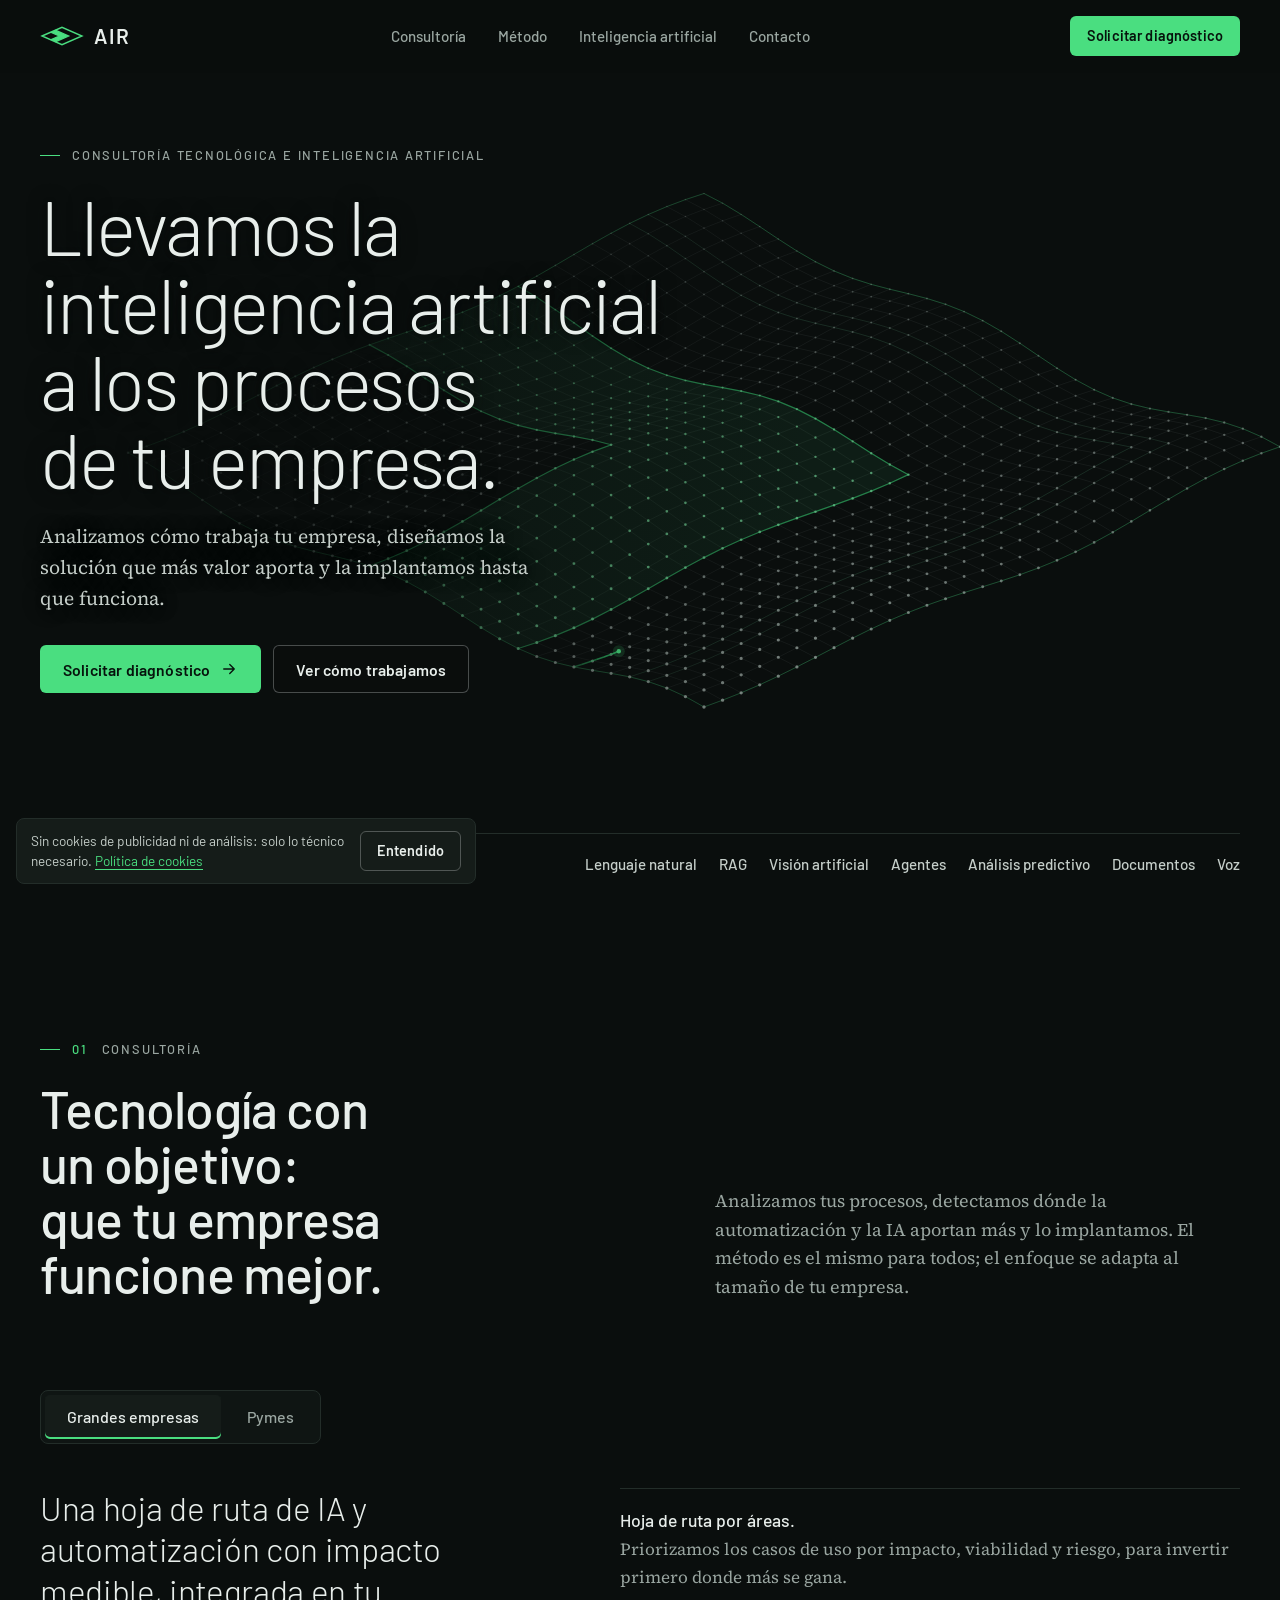
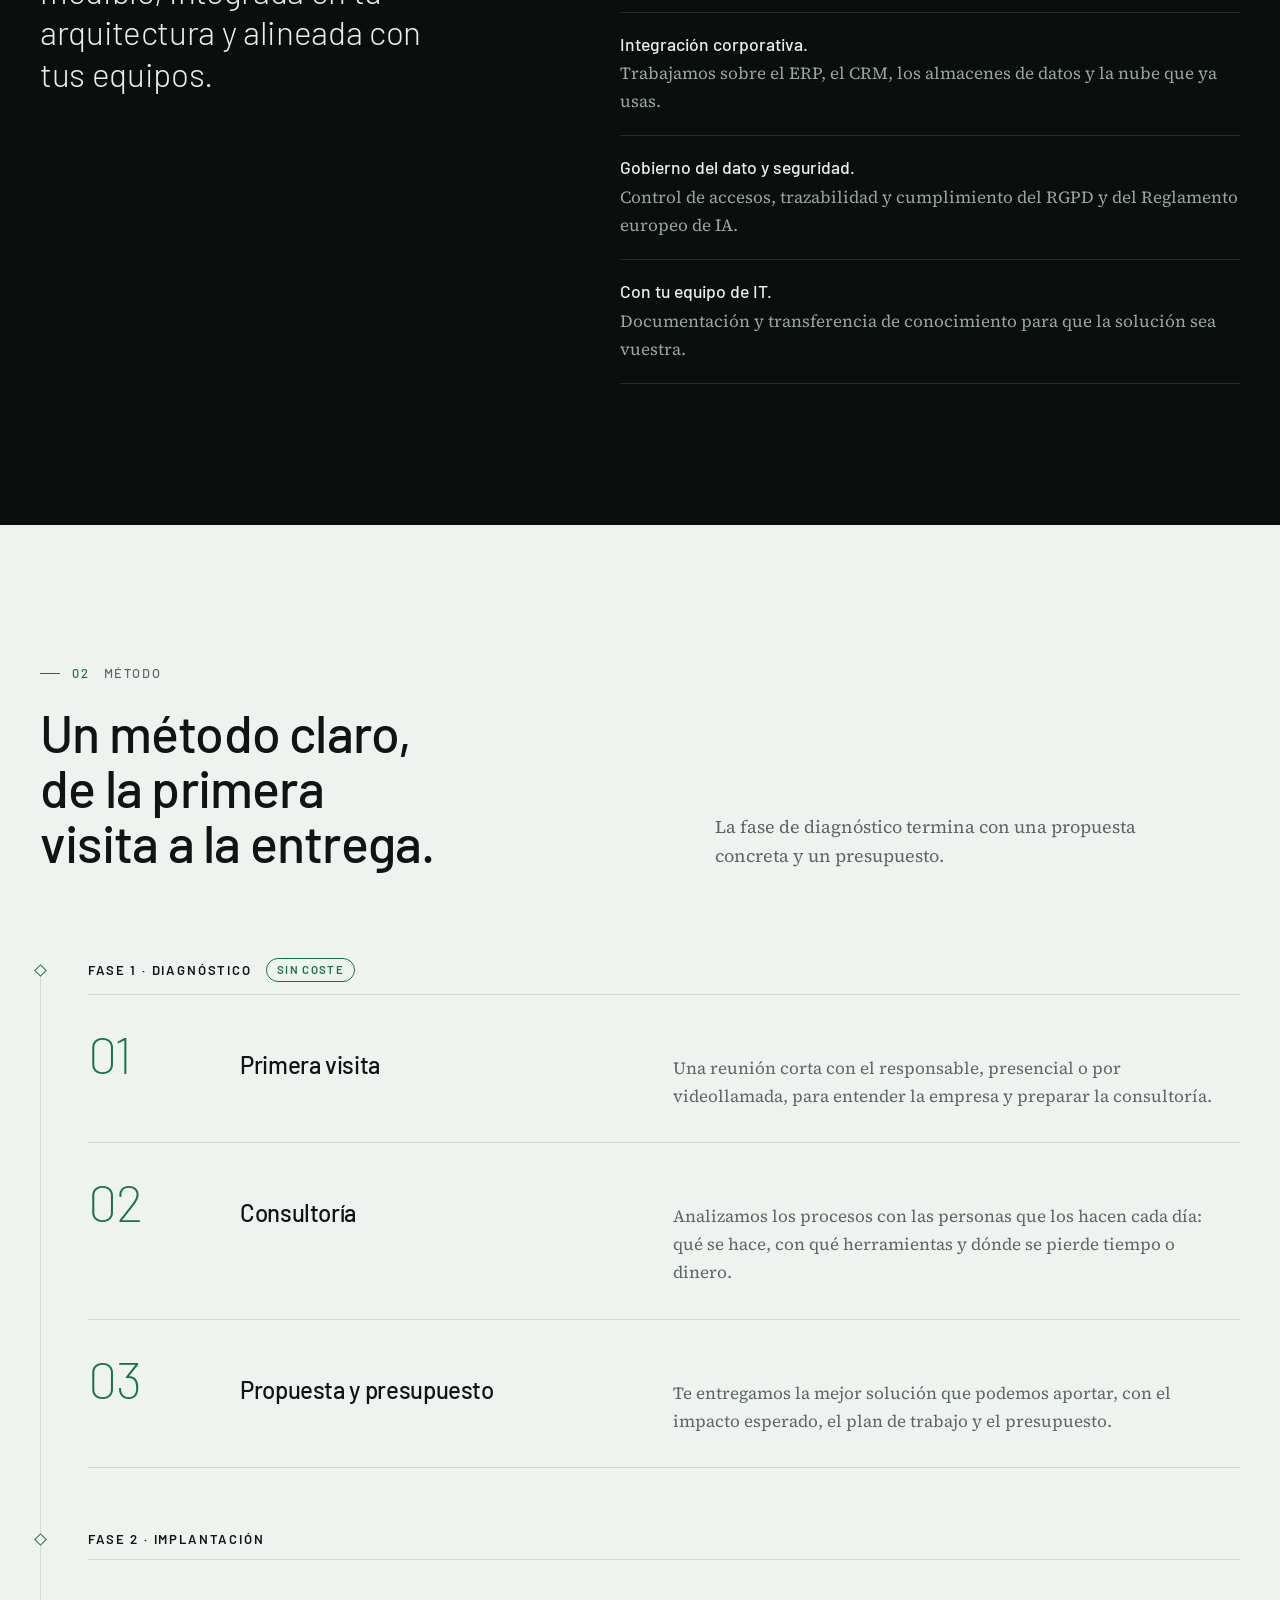
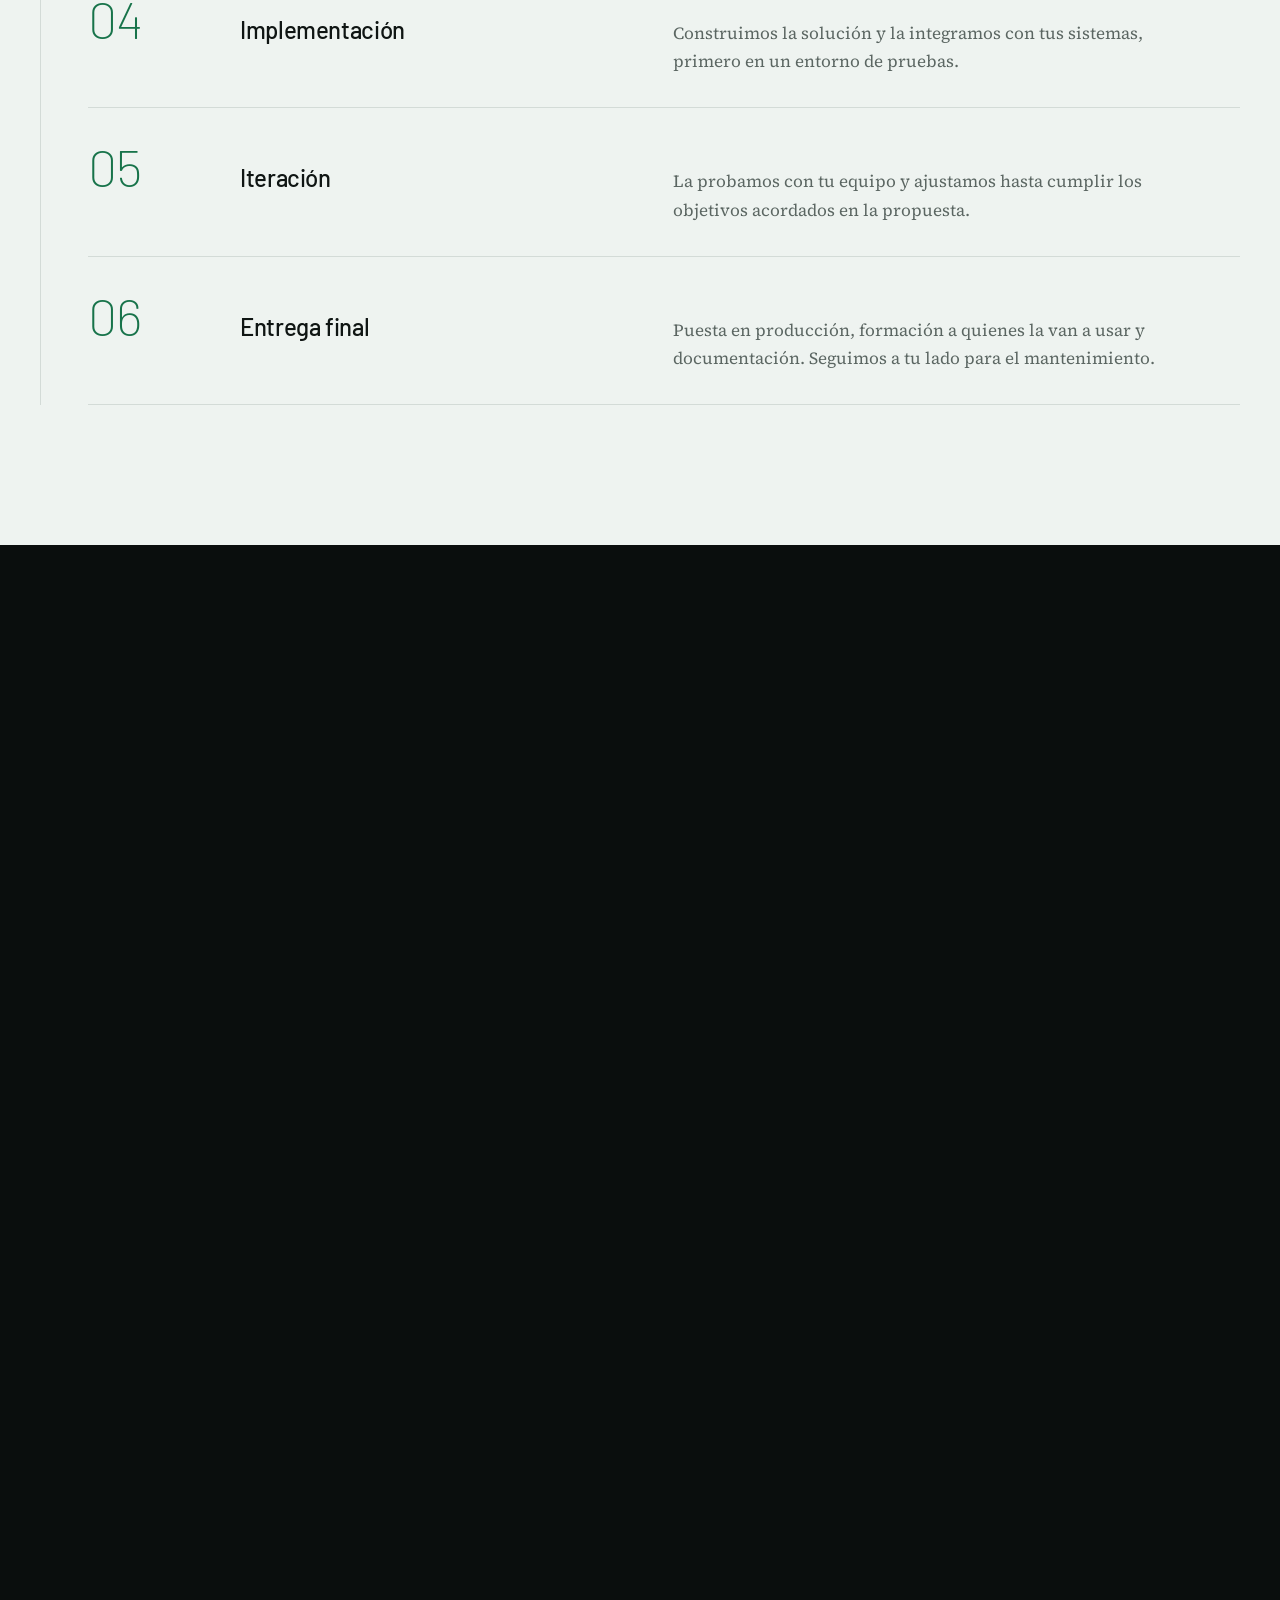
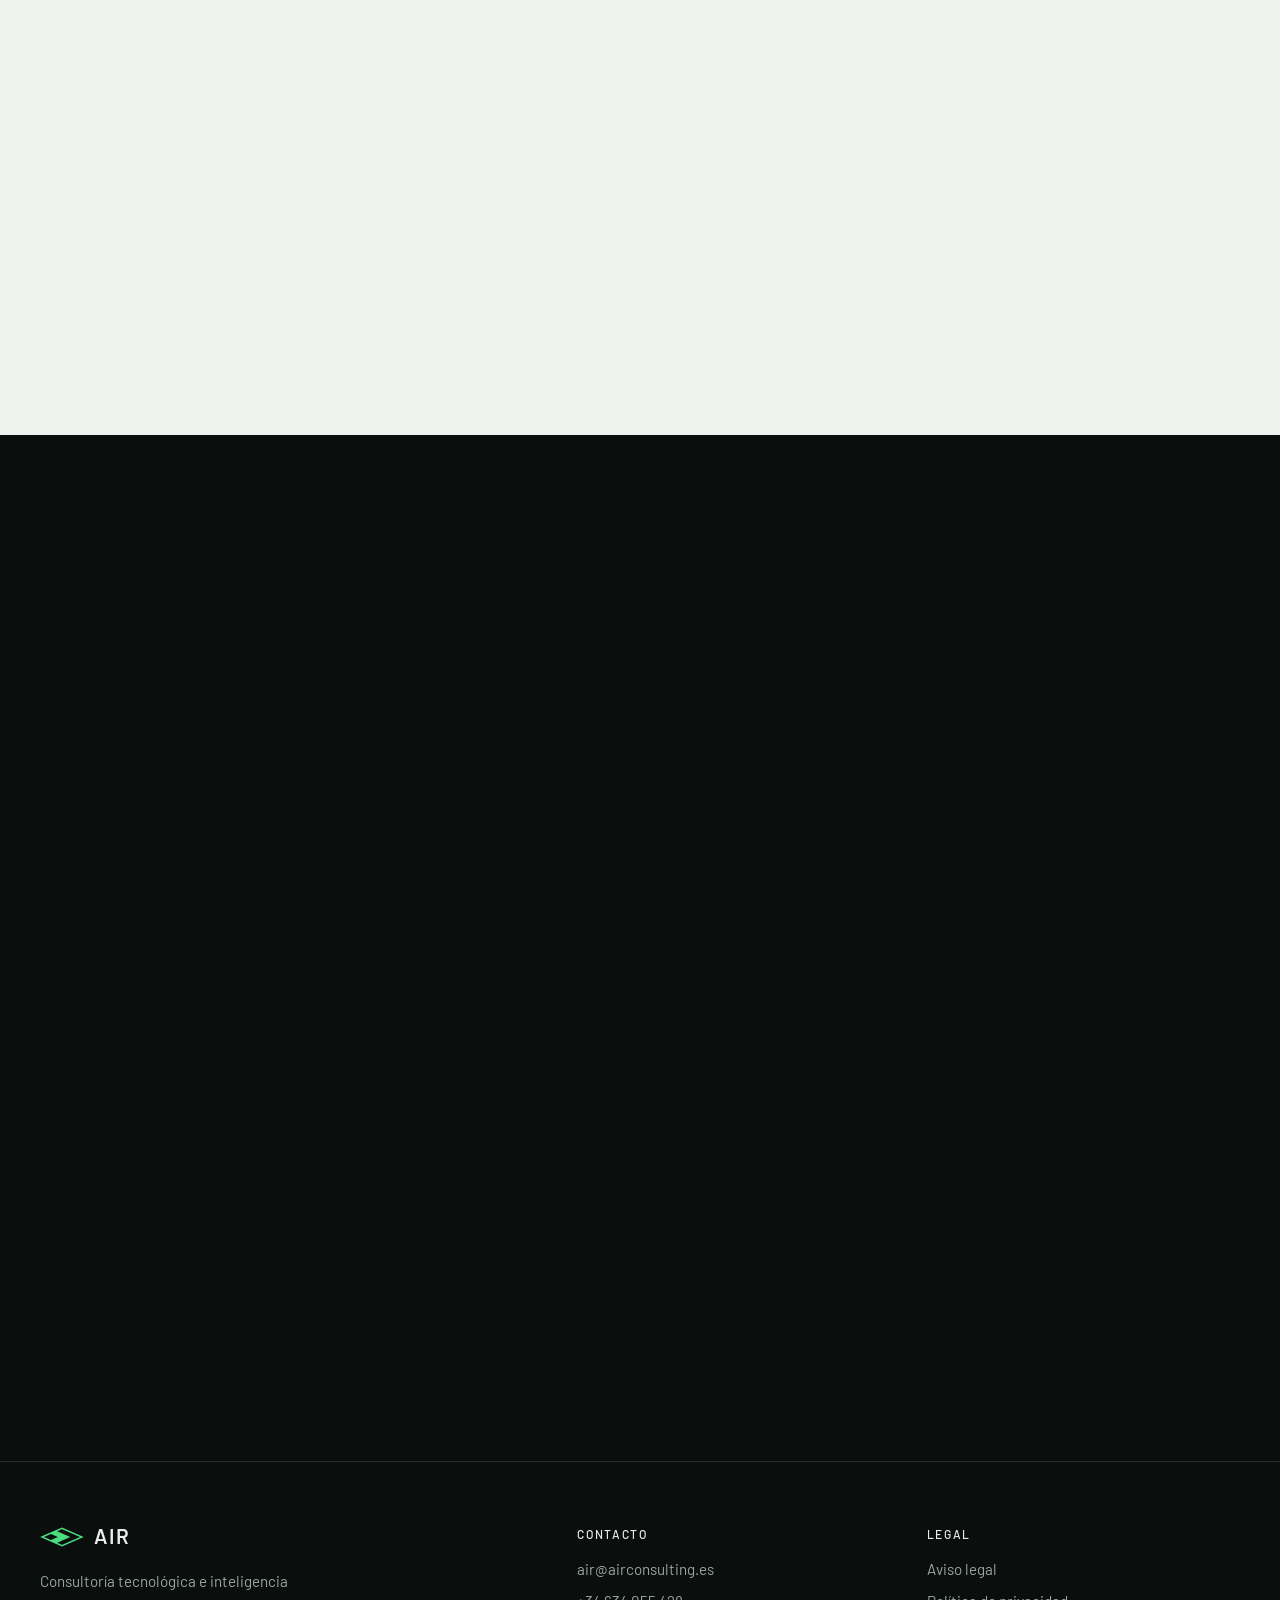
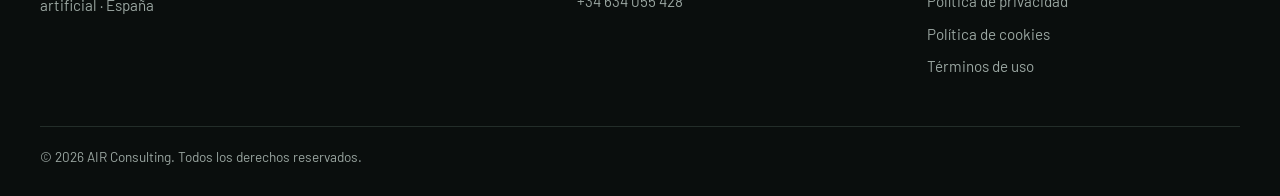
==== commit b5f8e74b: "Documentos: albarán con aspecto real, campos recuadrados y ERP sobrio, sin «(ej.)»" ====
--- a/index.html
+++ b/index.html
@@ -558,47 +558,62 @@
                 <div class="demo-stage" aria-hidden="true">
                   <p class="demo-title">Entrada de documentos <span>· llega por email en PDF</span></p>
                   <div class="docs">
-                    <article class="paper">
-                      <span class="paper-scan"></span>
-                      <div class="paper-head"><b>ALBARÁN</b><span data-f>N.º A-2611</span></div>
-                      <dl class="paper-meta">
-                        <dt>Proveedor</dt>
-                        <dd><span data-f>Tornillería Industrial (ej.)</span></dd>
-                        <dt>Fecha</dt>
-                        <dd><span data-f>14/10/2026</span></dd>
+                    <article class="albaran">
+                      <header class="alb-head">
+                        <div class="alb-from">
+                          <b data-f>Suministros Industriales Arnela, S.L.</b>
+                          <span>Av. de la Industria, 14 · Nave 3</span>
+                          <span>Parque Empresarial Norte, parcela 12</span>
+                        </div>
+                        <div class="alb-title">
+                          <b>ALBARÁN</b>
+                          <dl>
+                            <dt>Número</dt><dd><span data-f>A-2611</span></dd>
+                            <dt>Fecha</dt><dd><span data-f>14/10/2026</span></dd>
+                            <dt>Su pedido</dt><dd><span data-f>P-5502</span></dd>
+                          </dl>
+                        </div>
+                      </header>
+                      <p class="alb-to"><span>Cliente</span> Mecanizados Eira, S.L. · Entrega en almacén</p>
+                      <div class="alb-lines" data-f>
+                        <table>
+                          <thead>
+                            <tr><th>Código</th><th>Descripción</th><th class="num">Cant.</th><th class="num alb-price">Precio</th><th class="num">Importe</th></tr>
+                          </thead>
+                          <tbody>
+                            <tr><td>M8-40</td><td>Tornillo hexagonal DIN 933 M8×40</td><td class="num">500</td><td class="num alb-price">0,18</td><td class="num">90,00</td></tr>
+                            <tr><td>T-M8</td><td>Tuerca autoblocante DIN 985 M8</td><td class="num">500</td><td class="num alb-price">0,09</td><td class="num">45,00</td></tr>
+                            <tr><td>AR-8</td><td>Arandela plana DIN 125 M8</td><td class="num">1.000</td><td class="num alb-price">0,03</td><td class="num">30,00</td></tr>
+                          </tbody>
+                        </table>
+                      </div>
+                      <dl class="alb-totals">
+                        <dt>Base imponible</dt><dd>165,00 €</dd>
+                        <dt>IVA 21 %</dt><dd>34,65 €</dd>
+                        <dt class="alb-total">Total</dt><dd class="alb-total"><span data-f>199,65 €</span></dd>
                       </dl>
-                      <table class="paper-lines">
-                        <thead>
-                          <tr><th>Ref.</th><th>Descripción</th><th class="num">Cant.</th></tr>
-                        </thead>
-                        <tbody data-f>
-                          <tr><td>M8-40</td><td>Tornillo DIN 933</td><td class="num">500</td></tr>
-                          <tr><td>T-M8</td><td>Tuerca autoblocante</td><td class="num">500</td></tr>
-                          <tr><td>AR-8</td><td>Arandela plana</td><td class="num">1.000</td></tr>
-                        </tbody>
-                      </table>
-                      <div class="paper-total"><span>Total</span><span data-f>286,40 €</span></div>
+                      <footer class="alb-sign"><span>Recibí conforme</span><span>Página 1 de 1</span></footer>
                     </article>
                     <div class="erp">
-                      <p class="erp-bar">ERP <span>· entradas de material</span></p>
+                      <p class="erp-head"><b>Entradas de material</b><span>Octubre 2026</span></p>
                       <table class="erp-table">
                         <thead>
-                          <tr><th>Fecha</th><th>Doc.</th><th>Proveedor</th><th class="num">Importe</th><th>Estado</th></tr>
+                          <tr><th>Albarán</th><th>Proveedor</th><th class="num">Importe</th><th>Estado</th></tr>
                         </thead>
                         <tbody>
                           <tr class="erp-new">
-                            <td data-v="14/10/26"></td><td data-v="A-2611"></td><td data-v="Tornillería (ej.)"></td>
-                            <td class="num" data-v="286,40 €"></td>
-                            <td><span class="chip"><span class="c-wait">Leyendo…</span><span
-                                  class="c-ok">Registrado</span></span></td>
+                            <td data-v="A-2611"></td><td data-v="Suministros Arnela"></td>
+                            <td class="num" data-v="199,65 €"></td>
+                            <td><span class="erp-status"><span class="s-wait">Procesando</span><span
+                                  class="s-ok">Registrado</span></span></td>
                           </tr>
                           <tr>
-                            <td>13/10/26</td><td>F-0981</td><td>Pinturas (ej.)</td><td class="num">1.204,00 €</td>
-                            <td><span class="chip is-ok"><span class="c-ok">Registrado</span></span></td>
+                            <td>F-0981</td><td>Pinturas Saler</td><td class="num">1.204,00 €</td>
+                            <td><span class="erp-status is-ok"><span class="s-ok">Registrado</span></span></td>
                           </tr>
                           <tr>
-                            <td>13/10/26</td><td>P-5502</td><td>Aceros (ej.)</td><td class="num">3.870,15 €</td>
-                            <td><span class="chip is-ok"><span class="c-ok">Registrado</span></span></td>
+                            <td>A-5502</td><td>Perfiles Navia</td><td class="num">3.870,15 €</td>
+                            <td><span class="erp-status is-ok"><span class="s-ok">Registrado</span></span></td>
                           </tr>
                         </tbody>
                       </table>
--- a/assets/css/main.css
+++ b/assets/css/main.css
@@ -1103,71 +1103,85 @@
   .ch-axis, .ch-note { font-size: 22px; }
 }
 
-/* Documentos */
+/* Documentos: un albarán con aspecto de documento real y un ERP sobrio */
 .docs { display: grid; gap: 18px; }
 
-.paper {
-  position: relative;
-  overflow: hidden;
-  padding: 14px 16px;
-  background: #F5F7F5;
-  color: #1F2420;
-  border-radius: 4px;
-  box-shadow: 0 16px 36px rgba(0, 0, 0, .45);
-  font: 400 .72rem/1.45 var(--f-mono);
-  transform: rotate(-1.2deg);
-}
-
-.paper-head {
+.albaran {
+  padding: 18px 20px 14px;
+  background: #FFFFFF;
+  color: #1B1F1D;
+  border-radius: 2px;
+  box-shadow: 0 1px 2px rgba(0, 0, 0, .3), 0 14px 32px rgba(0, 0, 0, .35);
+  font: 400 .64rem/1.45 Arial, "Helvetica Neue", Helvetica, sans-serif;
+  font-variant-numeric: tabular-nums;
+}
+
+.alb-head {
   display: flex;
   justify-content: space-between;
-  gap: 10px;
-  margin-bottom: 6px;
-  padding-bottom: 6px;
-  border-bottom: 1.5px solid #1F2420;
-}
-
-.paper-head b { font-weight: 500; letter-spacing: .12em; }
-.paper-meta { display: grid; grid-template-columns: auto minmax(0, 1fr); gap: 2px 10px; margin-bottom: 6px; }
-.paper-meta dt { color: #5F6762; }
-.paper-lines { width: 100%; border-collapse: collapse; font-size: .66rem; }
-.paper-lines th { padding: 2px 0; text-align: left; font-weight: 500; color: #5F6762; border-bottom: 1px dashed #B9C0BA; }
-.paper-lines td { padding: 2px 0; border-bottom: 1px dashed #E1E5E2; }
-.paper .num { text-align: right; }
-.paper-total { display: flex; justify-content: space-between; margin-top: 6px; font-weight: 500; }
-
-.paper [data-f] { border-radius: 2px; transition: background-color .3s ease, box-shadow .3s ease; }
-.paper [data-f].on { background: rgba(74, 222, 128, .38); box-shadow: 0 0 0 2px rgba(74, 222, 128, .38); }
-
-.paper-scan {
-  position: absolute;
-  left: 0;
-  right: 0;
-  top: 0;
-  height: 2px;
-  background: var(--green-dark);
-  opacity: 0;
-}
-
-.paper.is-scanning .paper-scan { animation: scan 1.2s var(--ease) forwards; }
+  align-items: flex-start;
+  gap: 16px;
+  padding-bottom: 10px;
+  border-bottom: 1.5px solid #1B1F1D;
+}
+
+.alb-from b { display: inline-block; margin-bottom: 2px; font-size: .8rem; font-weight: 700; }
+.alb-from span { display: block; color: #5A615D; }
+.alb-title { flex: none; text-align: right; }
+.alb-title b { display: block; margin-bottom: 4px; font-size: .92rem; font-weight: 700; letter-spacing: .14em; }
+.alb-title dl { display: grid; grid-template-columns: auto auto; gap: 1px 10px; justify-content: end; }
+.alb-title dt { color: #5A615D; }
+.alb-to { padding: 7px 0; border-bottom: 1px solid #D9DDDA; }
+.alb-to span { margin-right: 6px; color: #5A615D; }
+.alb-lines { margin-top: 8px; }
+.alb-lines table { width: 100%; border-collapse: collapse; }
+.alb-lines th { padding: 4px 6px; background: #EEF0EF; border-bottom: 1px solid #C9CECB; text-align: left; font-weight: 700; }
+.alb-lines td { padding: 4px 6px; border-bottom: 1px solid #ECEEED; }
+.albaran .num { text-align: right; white-space: nowrap; }
+.alb-totals { display: grid; grid-template-columns: auto auto; gap: 2px 18px; justify-content: end; margin-top: 8px; }
+.alb-totals dt { color: #5A615D; text-align: right; }
+.alb-totals dd { text-align: right; }
+.alb-totals .alb-total { color: #1B1F1D; font-weight: 700; }
+
+.alb-sign {
+  display: flex;
+  justify-content: space-between;
+  margin-top: 14px;
+  padding-top: 7px;
+  border-top: 1px solid #D9DDDA;
+  color: #5A615D;
+}
+
+/* Campos detectados: un recuadro fino, como en las herramientas de lectura de documentos */
+.albaran [data-f] { border-radius: 2px; transition: box-shadow .3s ease, background-color .3s ease; }
+.albaran [data-f].on { background: rgba(23, 115, 74, .07); box-shadow: 0 0 0 1.5px #17734A; }
 
 .erp { overflow: hidden; background: var(--bg); border: 1px solid var(--line); border-radius: 8px; }
 
-.erp-bar {
-  padding: 8px 12px;
-  background: var(--surface-2);
+.erp-head {
+  display: flex;
+  justify-content: space-between;
+  align-items: baseline;
+  gap: 12px;
+  padding: 11px 14px;
   border-bottom: 1px solid var(--line);
-  color: var(--text-2);
-  font: 500 .72rem/1.4 var(--f-mono);
-}
-
-.erp-bar span { color: var(--muted); }
-.erp-table { width: 100%; border-collapse: collapse; table-layout: fixed; font: 400 .7rem/1.3 var(--f-mono); }
+}
+
+.erp-head b { color: var(--text); font: 500 .86rem/1.3 var(--f-display); }
+.erp-head span { color: var(--muted); font: 400 .74rem/1.3 var(--f-display); }
+
+.erp-table {
+  width: 100%;
+  border-collapse: collapse;
+  table-layout: fixed;
+  font: 400 .78rem/1.3 var(--f-display);
+  font-variant-numeric: tabular-nums;
+}
 
 .erp-table th,
 .erp-table td {
-  height: 34px;
-  padding: 0 8px;
+  height: 38px;
+  padding: 0 10px;
   text-align: left;
   white-space: nowrap;
   overflow: hidden;
@@ -1175,43 +1189,42 @@
   border-bottom: 1px solid var(--line);
 }
 
-.erp-table th { height: 30px; color: var(--muted); font-weight: 400; }
-.erp-table td { color: var(--muted); }
+.erp-table th { height: 32px; color: var(--muted); font-size: .68rem; font-weight: 500; letter-spacing: .08em; text-transform: uppercase; }
+.erp-table td { color: var(--text-2); }
 .erp-table tr:last-child td { border-bottom: 0; }
 .erp-table .num { text-align: right; }
-.erp-table th:nth-child(1) { width: 72px; }
-.erp-table th:nth-child(2) { width: 62px; }
-.erp-table th:nth-child(4) { width: 90px; }
-.erp-table th:nth-child(5) { width: 98px; }
-.erp-table td:last-child { overflow: visible; }
+.erp-table th:nth-child(1) { width: 78px; }
+.erp-table th:nth-child(3) { width: 92px; }
+.erp-table th:nth-child(4) { width: 112px; }
 
 .erp-new { transition: opacity .3s ease, background-color .3s ease; }
 .erp-new td { color: var(--text); }
 .js .erp-new { opacity: 0; }
 .js .erp-new.on { opacity: 1; }
-.erp-new.on { background: rgba(74, 222, 128, .06); }
-
-.chip {
-  display: inline-flex;
-  padding: 1px 8px;
-  border: 1px solid rgba(251, 191, 36, .45);
-  border-radius: 99px;
-  color: var(--amber);
-  font-size: .64rem;
-}
-
-.chip .c-ok { display: none; }
-.chip.is-ok { border-color: rgba(74, 222, 128, .45); color: var(--green); }
-.chip.is-ok .c-wait { display: none; }
-.chip.is-ok .c-ok { display: inline; }
+.erp-new.on { background: rgba(74, 222, 128, .05); }
+
+.erp-status { display: inline-flex; align-items: center; gap: 7px; color: var(--muted); }
+.erp-status::before { content: ""; width: 6px; height: 6px; border-radius: 50%; background: var(--amber); }
+.erp-status .s-ok { display: none; }
+.erp-status.is-ok { color: var(--text-2); }
+.erp-status.is-ok::before { background: var(--green); }
+.erp-status.is-ok .s-wait { display: none; }
+.erp-status.is-ok .s-ok { display: inline; }
 
 @media (max-width: 599px) {
-  .erp-table th:nth-child(1), .erp-table td:nth-child(1),
-  .erp-table th:nth-child(4), .erp-table td:nth-child(4) { display: none; }
+  .alb-price { display: none; }
+  .alb-head { flex-direction: column; gap: 10px; }
+  .alb-title { text-align: left; }
+  .alb-title dl { justify-content: start; }
+  .erp-table th:nth-child(3), .erp-table td:nth-child(3) { display: none; }
+  .erp-table { font-size: .74rem; }
+  .erp-table th:nth-child(1) { width: 80px; }
+  .erp-table th:nth-child(4) { width: 98px; }
+  .erp-table th, .erp-table td { padding: 0 8px; }
 }
 
 @media (min-width: 768px) {
-  .docs { grid-template-columns: minmax(0, .85fr) minmax(0, 1.15fr); gap: 26px; align-items: center; }
+  .docs { grid-template-columns: minmax(0, 1fr) minmax(0, 1fr); gap: 22px; align-items: center; }
 }
 
 /* Voz */
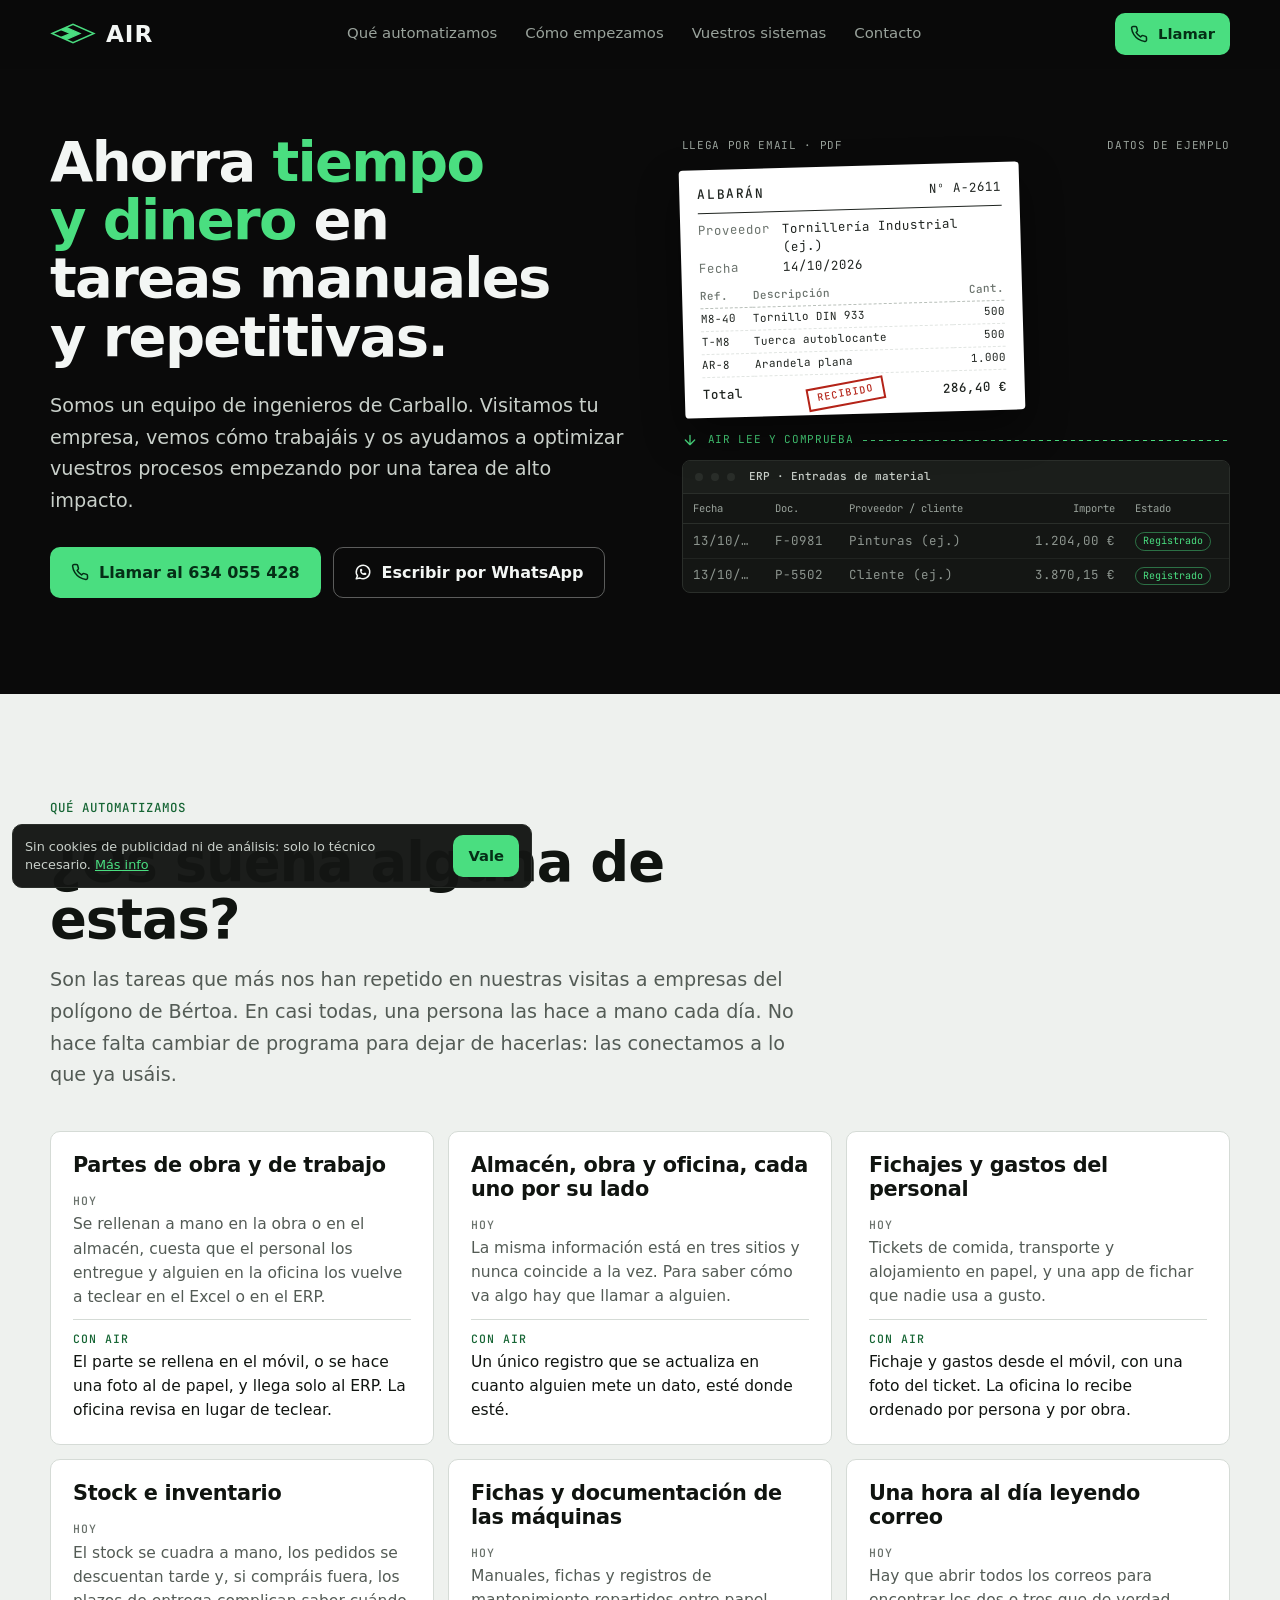
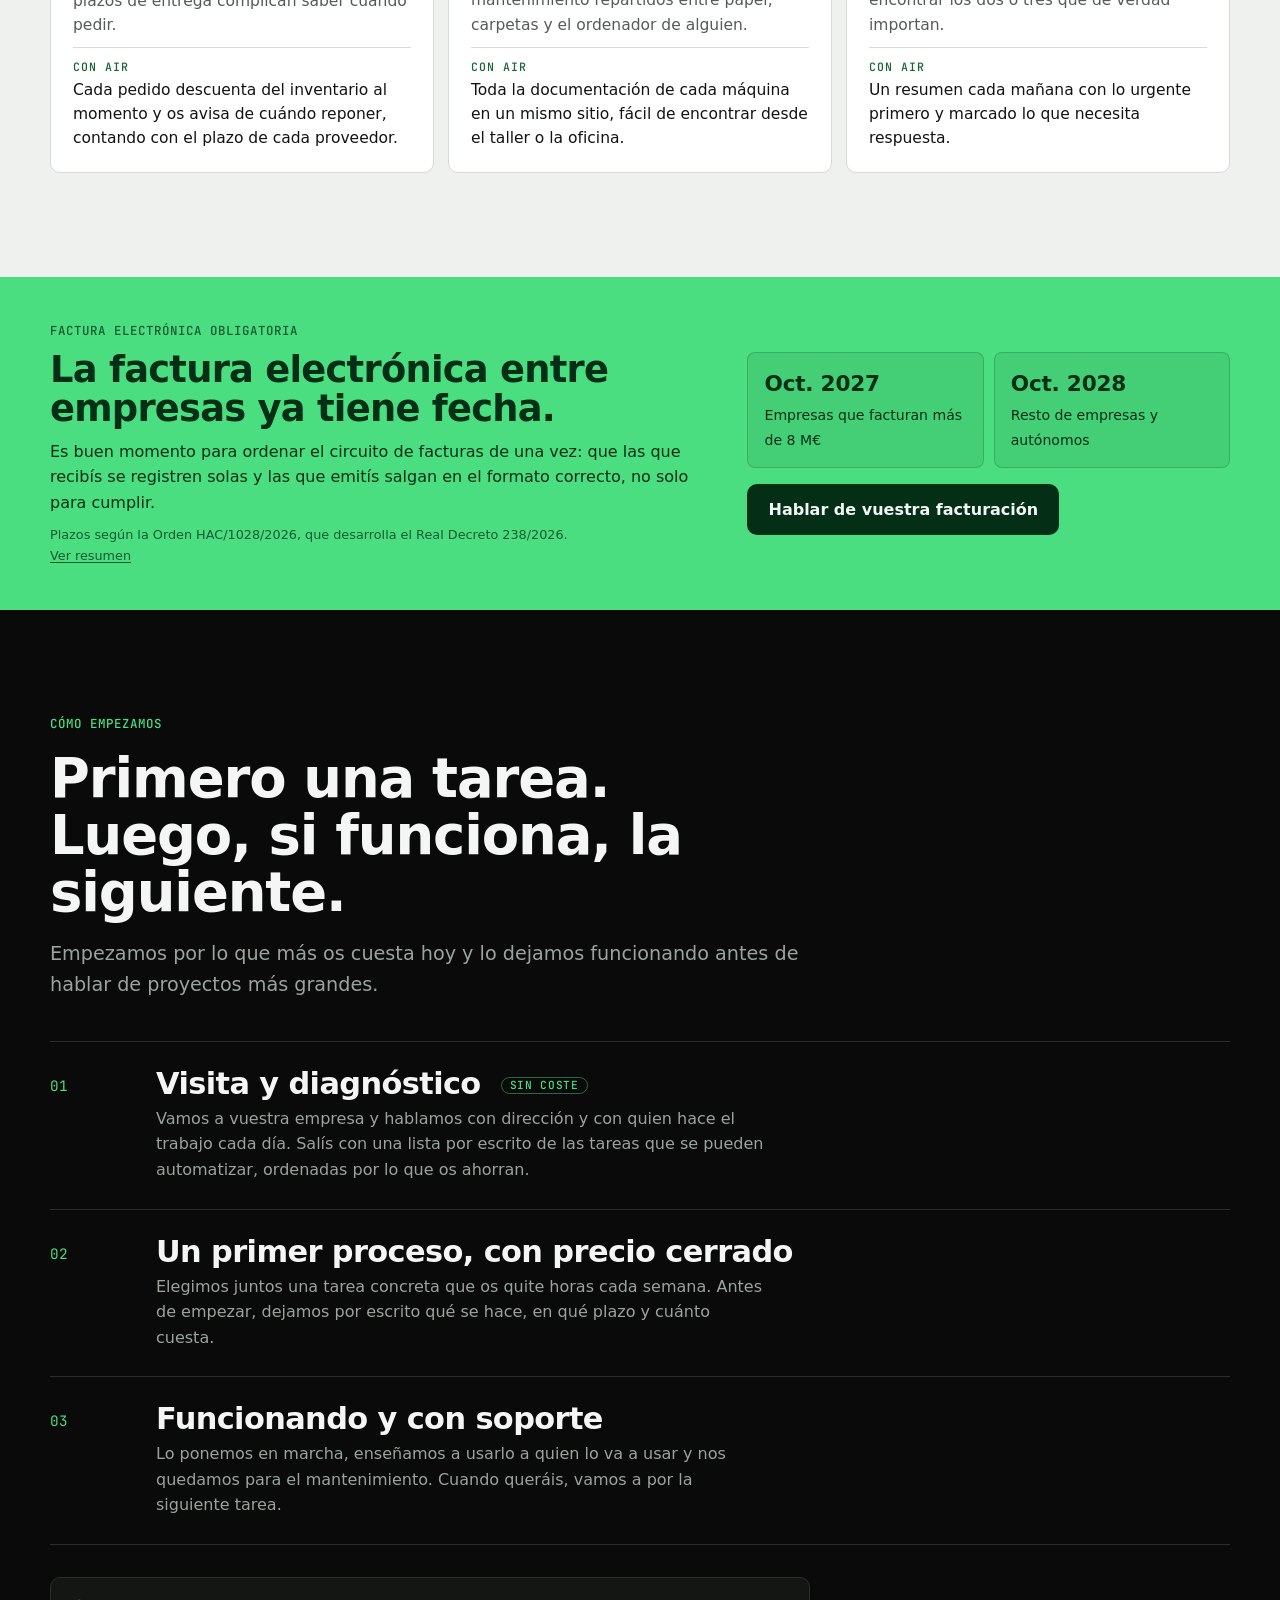
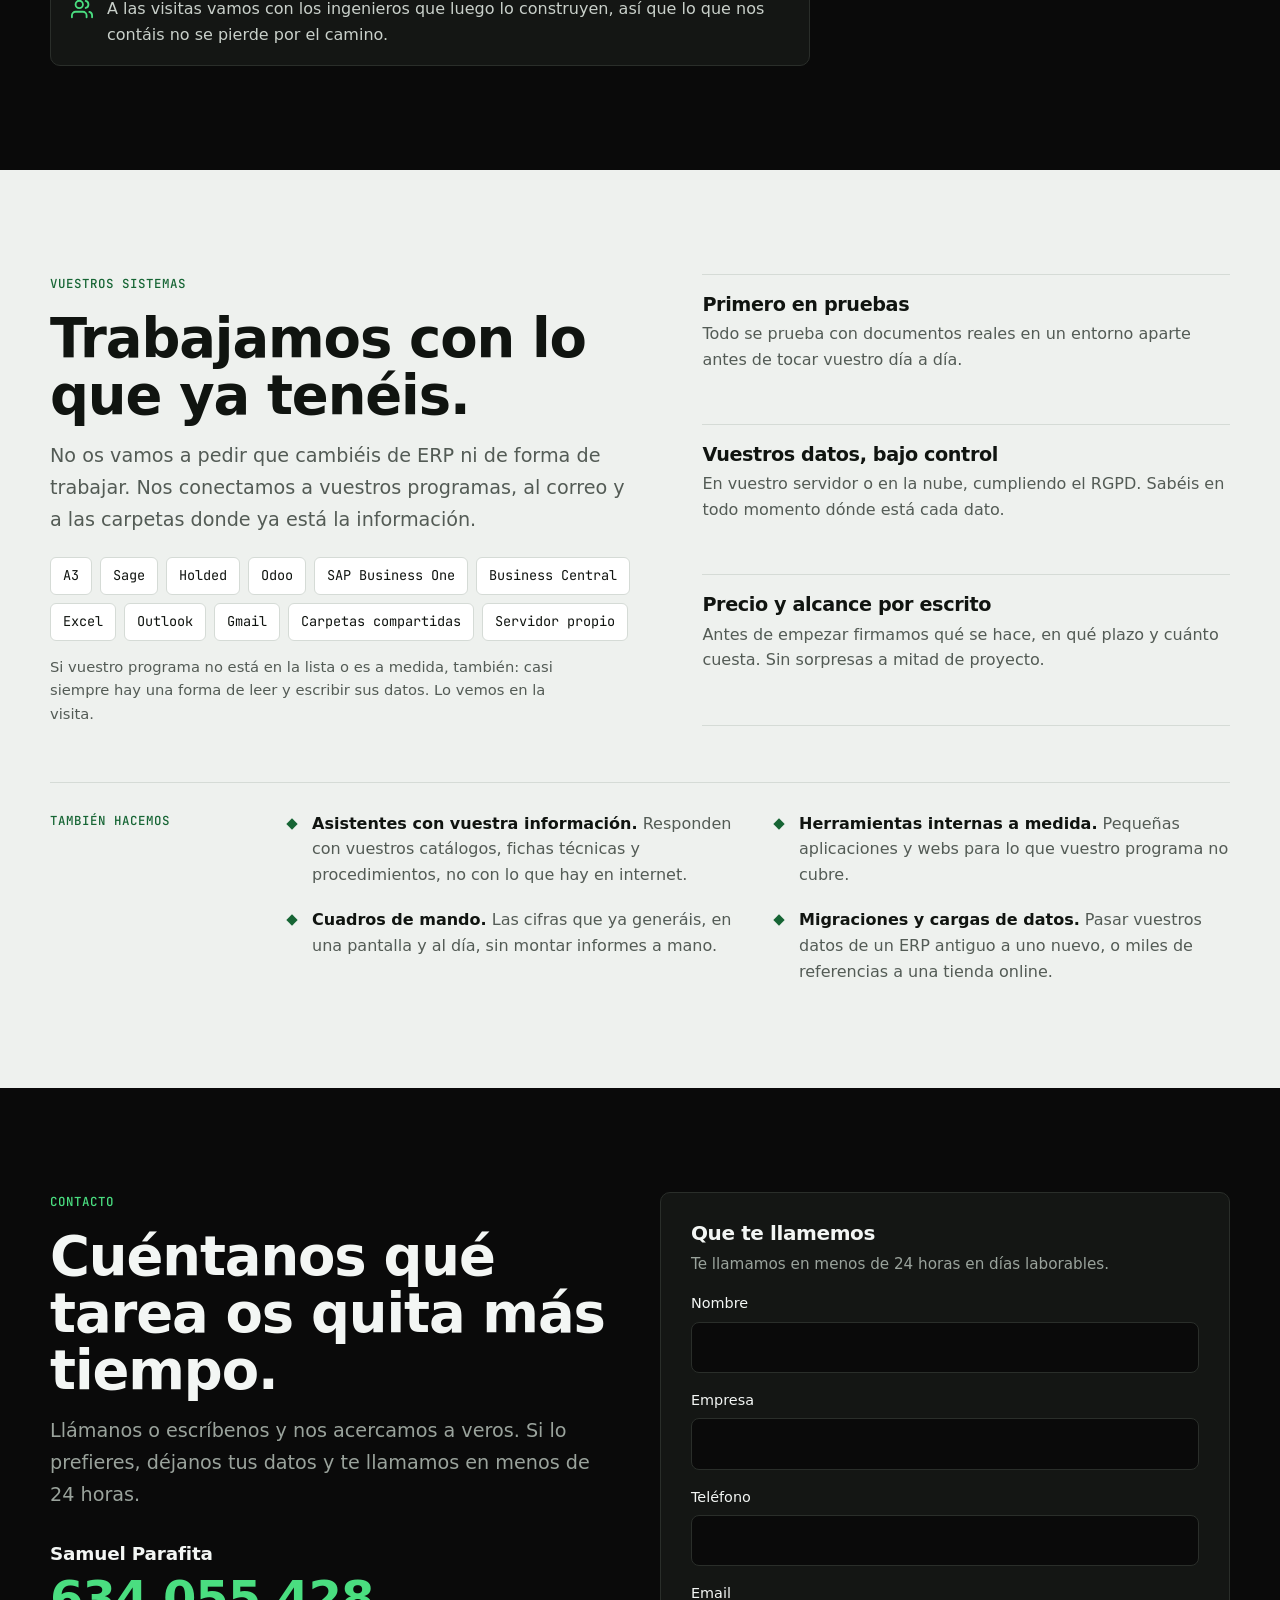
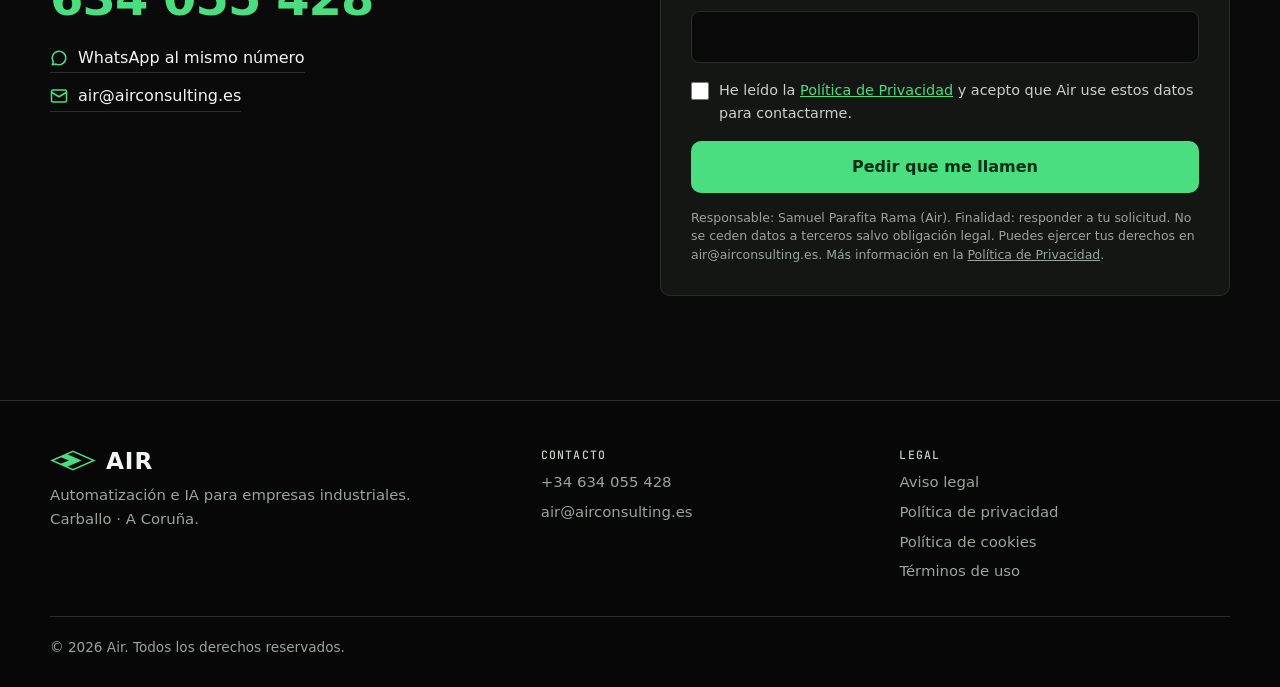
==== commit e94b6b57: "Revertir la fusión de rediseno-ia: faltan cambios antes de publicar" ====
--- a/index.html
+++ b/index.html
@@ -2,69 +2,1359 @@
 <html lang="es">
 
 <head>
-  <meta charset="utf-8">
-  <meta name="viewport" content="width=device-width, initial-scale=1">
-  <title>AIR · Consultoría tecnológica e inteligencia artificial</title>
+  <meta charset="UTF-8">
+  <meta name="viewport" content="width=device-width, initial-scale=1.0">
+  <title>Air | Automatización e IA para empresas industriales en A Coruña</title>
   <meta name="description"
-    content="Consultoría tecnológica e IA para empresas de toda España: analizamos tus procesos, diseñamos la mejor solución y la implantamos. Diagnóstico sin coste.">
-  <link rel="canonical" href="https://airconsulting.es/">
-  <meta name="theme-color" content="#0A0E0D">
+    content="Automatizamos las tareas manuales y repetitivas de empresas industriales: partes de obra, stock, documentación, correo y migraciones de datos. Ingenieros en Carballo.">
+  <meta property="og:title" content="Air | Ahorra tiempo y dinero en tareas manuales y repetitivas">
+  <meta property="og:description"
+    content="Ingenieros en Carballo que ayudan a empresas industriales a optimizar sus procesos, empezando por una tarea de alto impacto.">
   <meta property="og:type" content="website">
   <meta property="og:locale" content="es_ES">
-  <meta property="og:site_name" content="AIR Consulting">
   <meta property="og:url" content="https://airconsulting.es/">
-  <meta property="og:title" content="AIR · Consultoría tecnológica e inteligencia artificial">
-  <meta property="og:description"
-    content="Llevamos la inteligencia artificial a los procesos de tu empresa. Diagnóstico y propuesta sin coste, en toda España.">
-  <meta property="og:image" content="https://airconsulting.es/assets/img/og-image.png">
-  <meta property="og:image:width" content="1200">
-  <meta property="og:image:height" content="630">
-  <meta property="og:image:alt" content="AIR: Llevamos la inteligencia artificial a los procesos de tu empresa.">
-  <meta name="twitter:card" content="summary_large_image">
-  <link rel="icon" href="assets/img/favicon.svg" type="image/svg+xml">
-  <link rel="apple-touch-icon" href="assets/img/apple-touch-icon.png">
-  <link rel="preload" href="assets/fonts/barlow-300.woff2" as="font" type="font/woff2" crossorigin>
-  <link rel="preload" href="assets/fonts/source-serif-4.woff2" as="font" type="font/woff2" crossorigin>
-  <link rel="stylesheet" href="assets/css/main.css">
-  <noscript><link rel="stylesheet" href="assets/css/noscript.css"></noscript>
+  <meta name="theme-color" content="#0A0A0A">
+  <link rel="icon"
+    href="data:image/svg+xml,%3Csvg xmlns='http://www.w3.org/2000/svg' viewBox='0 0 64 64'%3E%3Crect width='64' height='64' rx='14' fill='%230A0A0A'/%3E%3Cg transform='translate(6 18) scale(0.3)'%3E%3Cpath d='M34.67 19.83 L53.33 11.67 L106.67 35 L53.33 58.33 L34.67 50.17 L69.33 35 Z' fill='%234ADE80'/%3E%3Cg fill='none' stroke='%234ADE80' stroke-width='8'%3E%3Cpath d='M0 35 L80 0 L160 35 L80 70 Z'/%3E%3Cpath d='M34.67 19.83 L69.33 35 L34.67 50.17'/%3E%3Cpath d='M53.33 11.67 L106.67 35 L53.33 58.33'/%3E%3C/g%3E%3C/g%3E%3C/svg%3E">
+  <link rel="preload" href="fonts/space-grotesk.woff2" as="font" type="font/woff2" crossorigin>
+  <link rel="preload" href="fonts/inter.woff2" as="font" type="font/woff2" crossorigin>
+  <style>
+    /* ── Fuentes alojadas en la propia web (sin llamadas a Google) ── */
+    @font-face {
+      font-family: "Space Grotesk";
+      src: url("fonts/space-grotesk.woff2") format("woff2");
+      font-weight: 300 700;
+      font-display: swap;
+    }
+
+    @font-face {
+      font-family: "Inter";
+      src: url("fonts/inter.woff2") format("woff2");
+      font-weight: 100 900;
+      font-display: swap;
+    }
+
+    @font-face {
+      font-family: "JetBrains Mono";
+      src: url("fonts/jetbrains-mono-400.woff2") format("woff2");
+      font-weight: 400;
+      font-display: swap;
+    }
+
+    @font-face {
+      font-family: "JetBrains Mono";
+      src: url("fonts/jetbrains-mono-500.woff2") format("woff2");
+      font-weight: 500;
+      font-display: swap;
+    }
+
+    /* ── Tokens ── */
+    :root {
+      --carbon: #0A0A0A;
+      --grafito: #141614;
+      --grafito-2: #1B1E1B;
+      --linea-osc: #2A2E2A;
+      --niebla: #9AA39C;
+      --hormigon: #EEF1EE;
+      --linea-clara: #D5DBD6;
+      --papel: #FFFFFF;
+      --tinta: #101410;
+      --piedra: #535B55;
+      --esmeralda: #4ADE80;
+      --esmeralda-osc: #166534;
+      --esmeralda-tinta: #052E16;
+      --aviso: #F87171;
+
+      --f-display: "Space Grotesk", system-ui, sans-serif;
+      --f-body: "Inter", system-ui, -apple-system, "Segoe UI", sans-serif;
+      --f-mono: "JetBrains Mono", ui-monospace, "Cascadia Mono", Consolas, monospace;
+
+      --max: 1180px;
+      --gutter: 16px;
+      --radio: 10px;
+    }
+
+    *,
+    *::before,
+    *::after {
+      box-sizing: border-box;
+      margin: 0;
+      padding: 0;
+    }
+
+    html {
+      scroll-behavior: smooth;
+      scroll-padding-top: 80px;
+      -webkit-text-size-adjust: 100%;
+    }
+
+    body {
+      background: var(--carbon);
+      color: #F3F6F4;
+      font-family: var(--f-body);
+      font-size: 1rem;
+      line-height: 1.6;
+      text-rendering: optimizeLegibility;
+      -webkit-font-smoothing: antialiased;
+      overflow-x: hidden;
+    }
+
+    a {
+      color: inherit;
+    }
+
+    ul,
+    ol {
+      list-style: none;
+    }
+
+    button,
+    input {
+      font: inherit;
+      color: inherit;
+    }
+
+    :focus-visible {
+      outline: 2px solid var(--esmeralda);
+      outline-offset: 3px;
+    }
+
+    .wrap {
+      width: 100%;
+      max-width: calc(var(--max) + (var(--gutter) * 2));
+      margin-inline: auto;
+      padding-inline: var(--gutter);
+    }
+
+    .skip {
+      position: absolute;
+      left: -9999px;
+      top: 8px;
+      z-index: 200;
+      padding: 10px 14px;
+      background: var(--esmeralda);
+      color: var(--esmeralda-tinta);
+      font-weight: 700;
+      border-radius: 8px;
+    }
+
+    .skip:focus {
+      left: 8px;
+    }
+
+    /* ── Tipografía base ── */
+    h1,
+    h2,
+    h3 {
+      font-family: var(--f-display);
+      font-weight: 600;
+      letter-spacing: -0.02em;
+      line-height: 1.05;
+    }
+
+    .label {
+      font-family: var(--f-mono);
+      font-size: 0.78rem;
+      font-weight: 500;
+      letter-spacing: 0.08em;
+      text-transform: uppercase;
+    }
+
+    .h2 {
+      font-size: clamp(2rem, 5.2vw, 3.4rem);
+      max-width: 18ch;
+    }
+
+    .lead {
+      font-size: clamp(1.05rem, 1.6vw, 1.2rem);
+      line-height: 1.65;
+      max-width: 62ch;
+    }
+
+    /* ── Botones ── */
+    .btn {
+      min-height: 50px;
+      display: inline-flex;
+      align-items: center;
+      justify-content: center;
+      gap: 10px;
+      padding: 12px 20px;
+      border-radius: 10px;
+      border: 1px solid transparent;
+      font-weight: 600;
+      text-decoration: none;
+      cursor: pointer;
+      transition: background-color .2s ease, border-color .2s ease, color .2s ease, transform .2s ease;
+    }
+
+    .btn svg {
+      width: 18px;
+      height: 18px;
+      flex: 0 0 auto;
+    }
+
+    .btn:hover {
+      transform: translateY(-1px);
+    }
+
+    .btn--primary {
+      background: var(--esmeralda);
+      color: var(--esmeralda-tinta);
+    }
+
+    .btn--primary:hover {
+      background: #6EE7A1;
+    }
+
+    .btn--ghost {
+      border-color: rgba(243, 246, 244, 0.35);
+      color: #F3F6F4;
+    }
+
+    .btn--ghost:hover {
+      border-color: #F3F6F4;
+      background: rgba(255, 255, 255, 0.05);
+    }
+
+    .btn--sm {
+      min-height: 40px;
+      padding: 8px 14px;
+      font-size: 0.92rem;
+    }
+
+    /* ── Cabecera ── */
+    .header {
+      position: sticky;
+      top: 0;
+      z-index: 60;
+      background: rgba(10, 10, 10, 0.86);
+      border-bottom: 1px solid transparent;
+      backdrop-filter: blur(14px);
+      -webkit-backdrop-filter: blur(14px);
+      transition: border-color .2s ease;
+    }
+
+    .header.is-scrolled {
+      border-color: var(--linea-osc);
+    }
+
+    .nav {
+      min-height: 68px;
+      display: flex;
+      align-items: center;
+      justify-content: space-between;
+      gap: 16px;
+    }
+
+    .brand {
+      display: inline-flex;
+      align-items: center;
+      gap: 10px;
+      text-decoration: none;
+      color: #F3F6F4;
+    }
+
+    .brand svg {
+      width: 46px;
+      height: 21px;
+      color: var(--esmeralda);
+      flex: 0 0 auto;
+    }
+
+    .brand span {
+      font-family: var(--f-display);
+      font-weight: 600;
+      font-size: 1.45rem;
+      letter-spacing: 0.04em;
+      line-height: 1;
+    }
+
+    .nav-links {
+      display: none;
+      gap: 4px;
+    }
+
+    .nav-links a {
+      white-space: nowrap;
+      padding: 8px 12px;
+      border-radius: 8px;
+      color: var(--niebla);
+      font-size: 0.93rem;
+      font-weight: 500;
+      text-decoration: none;
+      transition: color .2s ease, background-color .2s ease;
+    }
+
+    .nav-links a:hover {
+      color: #F3F6F4;
+      background: rgba(255, 255, 255, 0.05);
+    }
+
+    .nav-cta {
+      display: flex;
+      align-items: center;
+      gap: 8px;
+    }
+
+    .menu-toggle {
+      width: 42px;
+      height: 42px;
+      display: inline-flex;
+      align-items: center;
+      justify-content: center;
+      background: transparent;
+      border: 1px solid var(--linea-osc);
+      border-radius: 10px;
+      cursor: pointer;
+    }
+
+    .menu-toggle svg {
+      width: 20px;
+      height: 20px;
+    }
+
+    .mobile-menu {
+      display: none;
+      padding-bottom: 14px;
+    }
+
+    .mobile-menu.is-open {
+      display: block;
+    }
+
+    .mobile-menu a {
+      display: block;
+      padding: 12px 0;
+      border-top: 1px solid var(--linea-osc);
+      color: #F3F6F4;
+      font-weight: 500;
+      text-decoration: none;
+    }
+
+    /* ── Hero ── */
+    .hero {
+      position: relative;
+      padding: 40px 0 64px;
+      overflow: hidden;
+    }
+
+    .hero-grid {
+      display: grid;
+      gap: 44px;
+      align-items: center;
+    }
+
+    .hero .label {
+      display: inline-flex;
+      align-items: center;
+      gap: 10px;
+      color: var(--esmeralda);
+      margin-bottom: 20px;
+    }
+
+    .hero .label::before {
+      content: "";
+      width: 18px;
+      height: 1px;
+      background: currentColor;
+    }
+
+    .hero h1 {
+      font-size: clamp(2.1rem, 5vw, 3.5rem);
+      line-height: 1.04;
+      letter-spacing: -0.03em;
+      max-width: 15ch;
+      text-wrap: balance;
+      margin-bottom: 24px;
+    }
+
+    .hero h1 em {
+      font-style: normal;
+      color: var(--esmeralda);
+    }
+
+    .hero .lead {
+      color: #C9D0CA;
+      margin-bottom: 14px;
+    }
+
+    .hero .hero-lead {
+      max-width: 52ch;
+      margin-bottom: 30px;
+    }
+
+    .hero-actions {
+      display: flex;
+      flex-wrap: wrap;
+      gap: 12px;
+    }
+
+    /* ── Demo: albarán → ERP (elemento firma) ── */
+    .demo {
+      position: relative;
+      display: grid;
+      gap: 0;
+      font-family: var(--f-mono);
+      font-size: 12px;
+      line-height: 1.45;
+    }
+
+    .demo-caption {
+      display: flex;
+      justify-content: space-between;
+      gap: 12px;
+      margin-bottom: 12px;
+      color: var(--niebla);
+      font-size: 11px;
+      letter-spacing: 0.06em;
+      text-transform: uppercase;
+    }
+
+    .demo-stage {
+      position: relative;
+      height: 252px;
+    }
+
+    .doc {
+      position: absolute;
+      left: 0;
+      top: 0;
+      width: min(100%, 340px);
+      padding: 16px 18px 14px;
+      background: var(--papel);
+      color: #1F2420;
+      border-radius: 4px;
+      box-shadow: 0 1px 0 rgba(0, 0, 0, .04), 0 18px 40px rgba(0, 0, 0, .45);
+      transform: rotate(-1.6deg);
+      overflow: hidden;
+      transition: opacity .45s ease, transform .45s ease;
+    }
+
+    .doc.is-out {
+      opacity: 0;
+      transform: rotate(-1.6deg) translateY(16px);
+    }
+
+    .doc-head {
+      display: flex;
+      justify-content: space-between;
+      align-items: baseline;
+      padding-bottom: 8px;
+      margin-bottom: 8px;
+      border-bottom: 1.5px solid #1F2420;
+    }
+
+    .doc-type {
+      font-weight: 500;
+      font-size: 13px;
+      letter-spacing: 0.12em;
+    }
+
+    .doc-meta {
+      display: grid;
+      grid-template-columns: auto 1fr;
+      gap: 2px 12px;
+      margin-bottom: 8px;
+    }
+
+    .doc-meta dt {
+      color: #6B736D;
+    }
+
+    .doc-lines {
+      width: 100%;
+      border-collapse: collapse;
+      font-size: 11px;
+    }
+
+    .doc-lines th {
+      text-align: left;
+      font-weight: 500;
+      color: #6B736D;
+      border-bottom: 1px dashed #B9C0BA;
+      padding: 3px 0;
+    }
+
+    .doc-lines td {
+      padding: 3px 0;
+      border-bottom: 1px dashed #E1E5E2;
+    }
+
+    .doc-lines .num {
+      text-align: right;
+    }
+
+    .doc-total {
+      display: flex;
+      justify-content: space-between;
+      margin-top: 8px;
+      font-weight: 500;
+    }
+
+    .doc [data-f] {
+      border-radius: 2px;
+      transition: background-color .25s ease, box-shadow .25s ease;
+    }
+
+    .doc [data-f].is-read {
+      background: rgba(74, 222, 128, .32);
+    }
+
+    .doc-scan {
+      position: absolute;
+      left: 0;
+      right: 0;
+      top: -10%;
+      height: 2px;
+      background: var(--esmeralda-osc);
+      opacity: 0;
+    }
+
+    .doc.is-scanning .doc-scan {
+      animation: scan 1.3s ease-in-out forwards;
+    }
+
+    @keyframes scan {
+      0% {
+        top: 0;
+        opacity: 1;
+      }
+
+      90% {
+        opacity: 1;
+      }
+
+      100% {
+        top: 100%;
+        opacity: 0;
+      }
+    }
+
+    .doc-stamp {
+      position: absolute;
+      left: 36%;
+      bottom: 10px;
+      padding: 2px 8px;
+      border: 2px solid #B42318;
+      color: #B42318;
+      font-size: 10px;
+      font-weight: 500;
+      letter-spacing: 0.12em;
+      transform: rotate(-9deg);
+    }
+
+    .demo-flow {
+      display: flex;
+      align-items: center;
+      gap: 10px;
+      margin: 14px 0 12px;
+      color: var(--esmeralda);
+      font-size: 11px;
+      letter-spacing: 0.06em;
+      text-transform: uppercase;
+    }
+
+    .demo-flow svg {
+      width: 16px;
+      height: 16px;
+      flex: 0 0 auto;
+    }
+
+    .demo-flow .flow-line {
+      flex: 1;
+      height: 1px;
+      background: linear-gradient(90deg, var(--esmeralda) 50%, transparent 50%) 0 0 / 8px 1px repeat-x;
+    }
+
+    .demo.is-live .flow-line {
+      animation: flow 1s linear infinite;
+    }
+
+    @keyframes flow {
+      to {
+        background-position: 8px 0;
+      }
+    }
+
+    .erp {
+      background: var(--grafito);
+      border: 1px solid var(--linea-osc);
+      border-radius: 8px;
+      overflow: hidden;
+    }
+
+    .erp-bar {
+      display: flex;
+      align-items: center;
+      gap: 8px;
+      padding: 8px 12px;
+      background: var(--grafito-2);
+      border-bottom: 1px solid var(--linea-osc);
+      color: var(--niebla);
+      font-size: 11px;
+    }
+
+    .erp-bar i {
+      width: 8px;
+      height: 8px;
+      border-radius: 50%;
+      background: var(--linea-osc);
+    }
+
+    .erp-bar b {
+      margin-left: 6px;
+      font-weight: 500;
+      color: #C9D0CA;
+    }
+
+    .erp table {
+      width: 100%;
+      border-collapse: collapse;
+      table-layout: fixed;
+    }
+
+    .erp th,
+    .erp td {
+      padding: 7px 10px;
+      text-align: left;
+      white-space: nowrap;
+      overflow: hidden;
+      text-overflow: ellipsis;
+    }
+
+    .erp th {
+      color: var(--niebla);
+      font-weight: 400;
+      font-size: 10.5px;
+      border-bottom: 1px solid var(--linea-osc);
+    }
+
+    .erp td {
+      color: #8D958F;
+      border-bottom: 1px solid rgba(42, 46, 42, .6);
+    }
+
+    .erp tr:last-child td {
+      border-bottom: 0;
+    }
+
+    .erp tr.is-new td {
+      color: #F3F6F4;
+      background: rgba(74, 222, 128, .07);
+    }
+
+    .erp .col-imp {
+      text-align: right;
+    }
+
+    .erp .w-fecha {
+      width: 82px;
+    }
+
+    .erp .w-doc {
+      width: 74px;
+    }
+
+    .erp .w-imp {
+      width: 104px;
+    }
+
+    .erp .w-est {
+      width: 104px;
+    }
+
+    .erp td:last-child {
+      overflow: visible;
+    }
+
+    .erp .col-hide {
+      display: none;
+    }
+
+    .chip {
+      display: inline-block;
+      padding: 1px 7px;
+      border-radius: 99px;
+      font-size: 10px;
+      border: 1px solid var(--linea-osc);
+      color: var(--niebla);
+    }
+
+    .chip--ok {
+      border-color: rgba(74, 222, 128, .45);
+      color: var(--esmeralda);
+    }
+
+    .chip--wait {
+      border-color: rgba(250, 204, 21, .4);
+      color: #FACC15;
+    }
+
+    /* ── Bandas (secciones) ── */
+    .band {
+      padding: 72px 0;
+    }
+
+    .band--light {
+      background: var(--hormigon);
+      color: var(--tinta);
+    }
+
+    .band--light .label {
+      color: var(--esmeralda-osc);
+    }
+
+    .band--dark .label {
+      color: var(--esmeralda);
+    }
+
+    .band-head {
+      display: grid;
+      gap: 16px;
+      margin-bottom: 40px;
+    }
+
+    .band--light .lead {
+      color: var(--piedra);
+    }
+
+    .band--dark .lead {
+      color: var(--niebla);
+    }
+
+    /* ── Tareas (Hoy / Con Air) ── */
+    .tasks {
+      display: grid;
+      gap: 14px;
+    }
+
+    .task {
+      display: grid;
+      align-content: start;
+      gap: 14px;
+      padding: 22px;
+      background: var(--papel);
+      border: 1px solid var(--linea-clara);
+      border-radius: var(--radio);
+    }
+
+    .task h3 {
+      font-size: 1.3rem;
+      letter-spacing: -0.015em;
+      line-height: 1.15;
+    }
+
+    .task dl {
+      display: grid;
+      gap: 10px;
+    }
+
+    .task dt {
+      font-family: var(--f-mono);
+      font-size: 0.72rem;
+      font-weight: 500;
+      letter-spacing: 0.08em;
+      text-transform: uppercase;
+      margin-bottom: 2px;
+    }
+
+    .task dd {
+      font-size: 0.97rem;
+      line-height: 1.55;
+    }
+
+    .task .hoy dt {
+      color: #69716B;
+    }
+
+    .task .hoy dd {
+      color: var(--piedra);
+    }
+
+    .task .air {
+      padding-top: 10px;
+      border-top: 1px solid var(--linea-clara);
+    }
+
+    .task .air dt {
+      color: var(--esmeralda-osc);
+    }
+
+    /* ── Franja factura electrónica ── */
+    .einvoice {
+      background: var(--esmeralda);
+      color: var(--esmeralda-tinta);
+      padding: 44px 0;
+    }
+
+    .einvoice-grid {
+      display: grid;
+      gap: 22px;
+      align-items: center;
+    }
+
+    .einvoice .label {
+      color: var(--esmeralda-tinta);
+      opacity: .75;
+      margin-bottom: 10px;
+    }
+
+    .einvoice h2 {
+      font-size: clamp(1.6rem, 3.6vw, 2.3rem);
+      max-width: 24ch;
+      margin-bottom: 10px;
+    }
+
+    .einvoice p {
+      max-width: 64ch;
+    }
+
+    .einvoice-dates {
+      display: grid;
+      grid-template-columns: 1fr 1fr;
+      gap: 10px;
+    }
+
+    .einvoice-dates div {
+      padding: 14px 16px;
+      background: rgba(5, 46, 22, .08);
+      border: 1px solid rgba(5, 46, 22, .2);
+      border-radius: 8px;
+    }
+
+    .einvoice-dates strong {
+      display: block;
+      font-family: var(--f-display);
+      font-size: 1.35rem;
+      letter-spacing: -0.01em;
+    }
+
+    .einvoice-dates span {
+      font-size: 0.88rem;
+    }
+
+    .einvoice .btn {
+      background: var(--esmeralda-tinta);
+      color: #F3F6F4;
+    }
+
+    .einvoice .btn:hover {
+      background: #0B4A24;
+    }
+
+    .einvoice-source {
+      margin-top: 10px;
+      font-size: 0.8rem;
+      opacity: .75;
+    }
+
+    .einvoice-source a {
+      text-underline-offset: 2px;
+    }
+
+    /* ── Cómo empezamos ── */
+    .steps {
+      display: grid;
+      gap: 0;
+      counter-reset: paso;
+      border-top: 1px solid var(--linea-osc);
+    }
+
+    .step {
+      display: grid;
+      grid-template-columns: 56px 1fr;
+      gap: 6px 16px;
+      padding: 26px 0;
+      border-bottom: 1px solid var(--linea-osc);
+    }
+
+    .step-n {
+      grid-row: span 2;
+      font-family: var(--f-mono);
+      font-size: 0.9rem;
+      color: var(--esmeralda);
+      padding-top: 6px;
+    }
+
+    .step h3 {
+      font-size: clamp(1.4rem, 3vw, 1.9rem);
+    }
+
+    .step p {
+      color: var(--niebla);
+      max-width: 60ch;
+    }
+
+    .step .tag {
+      display: inline-block;
+      margin-left: 10px;
+      padding: 2px 8px;
+      vertical-align: middle;
+      border: 1px solid rgba(74, 222, 128, .45);
+      border-radius: 99px;
+      color: var(--esmeralda);
+      font-family: var(--f-mono);
+      font-size: 0.7rem;
+      font-weight: 500;
+      letter-spacing: 0.06em;
+      text-transform: uppercase;
+    }
+
+    .crew-note {
+      display: flex;
+      gap: 14px;
+      align-items: flex-start;
+      margin-top: 32px;
+      padding: 18px 20px;
+      background: var(--grafito);
+      border: 1px solid var(--linea-osc);
+      border-radius: var(--radio);
+      color: #C9D0CA;
+      max-width: 760px;
+    }
+
+    .crew-note svg {
+      width: 22px;
+      height: 22px;
+      color: var(--esmeralda);
+      flex: 0 0 auto;
+      margin-top: 2px;
+    }
+
+    /* ── Sistemas ── */
+    .systems {
+      display: grid;
+      gap: 40px;
+    }
+
+    .stack {
+      display: flex;
+      flex-wrap: wrap;
+      gap: 8px;
+      margin-top: 22px;
+    }
+
+    .stack li {
+      padding: 7px 12px;
+      background: var(--papel);
+      border: 1px solid var(--linea-clara);
+      border-radius: 6px;
+      font-family: var(--f-mono);
+      font-size: 0.85rem;
+      color: var(--tinta);
+    }
+
+    .stack-note {
+      margin-top: 14px;
+      font-size: 0.92rem;
+      color: var(--piedra);
+      max-width: 56ch;
+    }
+
+    .promises {
+      display: grid;
+      gap: 0;
+      border-top: 1px solid var(--linea-clara);
+    }
+
+    .promise {
+      padding: 20px 0;
+      border-bottom: 1px solid var(--linea-clara);
+    }
+
+    .promise h3 {
+      font-size: 1.2rem;
+      margin-bottom: 6px;
+    }
+
+    .promise p {
+      color: var(--piedra);
+    }
+
+    .extras {
+      margin-top: 56px;
+      padding-top: 28px;
+      border-top: 1px solid var(--linea-clara);
+      display: grid;
+      gap: 18px;
+    }
+
+    .extras ul {
+      display: grid;
+      gap: 12px;
+    }
+
+    .extras li {
+      display: grid;
+      grid-template-columns: 14px 1fr;
+      gap: 10px;
+      color: var(--piedra);
+    }
+
+    .extras li::before {
+      content: "";
+      width: 8px;
+      height: 8px;
+      margin-top: 9px;
+      background: var(--esmeralda-osc);
+      transform: rotate(45deg);
+    }
+
+    .extras strong {
+      color: var(--tinta);
+      font-weight: 600;
+    }
+
+    /* ── Contacto ── */
+    .contact {
+      display: grid;
+      gap: 40px;
+      align-items: start;
+    }
+
+    .contact .lead {
+      margin: 16px 0 28px;
+    }
+
+    .contact-person {
+      display: grid;
+      gap: 4px;
+      justify-items: start;
+    }
+
+    .contact-name {
+      font-family: var(--f-display);
+      font-size: 1.15rem;
+      font-weight: 600;
+      letter-spacing: -0.01em;
+      color: #F3F6F4;
+    }
+
+    .phone {
+      display: inline-block;
+      font-family: var(--f-display);
+      font-size: clamp(2rem, 6vw, 3rem);
+      font-weight: 600;
+      letter-spacing: -0.02em;
+      color: var(--esmeralda);
+      text-decoration: none;
+      line-height: 1.1;
+    }
+
+    .phone:hover {
+      text-decoration: underline;
+      text-underline-offset: 6px;
+      text-decoration-thickness: 2px;
+    }
+
+    .contact-ways {
+      display: grid;
+      gap: 10px;
+      margin-top: 20px;
+    }
+
+    .contact-ways a {
+      display: inline-flex;
+      align-items: center;
+      gap: 10px;
+      width: fit-content;
+      color: #F3F6F4;
+      text-decoration: none;
+      border-bottom: 1px solid var(--linea-osc);
+      padding-bottom: 2px;
+    }
+
+    .contact-ways a:hover {
+      border-color: var(--esmeralda);
+    }
+
+    .contact-ways svg {
+      width: 18px;
+      height: 18px;
+      color: var(--esmeralda);
+    }
+
+    .form {
+      display: grid;
+      gap: 16px;
+      padding: 24px;
+      background: var(--grafito);
+      border: 1px solid var(--linea-osc);
+      border-radius: var(--radio);
+    }
+
+    .form h3 {
+      font-size: 1.25rem;
+    }
+
+    .form-intro {
+      color: var(--niebla);
+      font-size: 0.95rem;
+      margin-top: -8px;
+    }
+
+    .field {
+      display: grid;
+      gap: 6px;
+    }
+
+    .field label {
+      font-size: 0.9rem;
+      font-weight: 500;
+    }
+
+    .field input {
+      width: 100%;
+      min-height: 48px;
+      padding: 12px 14px;
+      background: var(--carbon);
+      border: 1px solid var(--linea-osc);
+      border-radius: 8px;
+      transition: border-color .2s ease, box-shadow .2s ease;
+    }
+
+    .field input:focus {
+      outline: none;
+      border-color: var(--esmeralda);
+      box-shadow: inset 0 0 0 1px var(--esmeralda);
+    }
+
+    .check {
+      display: grid;
+      grid-template-columns: 18px 1fr;
+      gap: 10px;
+      align-items: start;
+      font-size: 0.9rem;
+      color: #C9D0CA;
+    }
+
+    .check input {
+      width: 18px;
+      height: 18px;
+      margin-top: 3px;
+      accent-color: var(--esmeralda);
+    }
+
+    .check a {
+      color: var(--esmeralda);
+    }
+
+    .form-legal {
+      font-size: 0.78rem;
+      color: var(--niebla);
+      line-height: 1.5;
+    }
+
+    .form-legal a {
+      color: inherit;
+    }
+
+    .submit-status {
+      font-weight: 600;
+    }
+
+    /* ── Pie ── */
+    .footer {
+      padding: 48px 0 28px;
+      background: #070707;
+      border-top: 1px solid var(--linea-osc);
+      color: var(--niebla);
+      font-size: 0.93rem;
+    }
+
+    .footer-grid {
+      display: grid;
+      gap: 28px;
+      margin-bottom: 32px;
+    }
+
+    .footer .brand {
+      margin-bottom: 12px;
+    }
+
+    .footer h2 {
+      margin-bottom: 10px;
+      font-family: var(--f-mono);
+      font-size: 0.72rem;
+      font-weight: 500;
+      letter-spacing: 0.1em;
+      text-transform: uppercase;
+      color: #C9D0CA;
+    }
+
+    .footer ul {
+      display: grid;
+      gap: 6px;
+    }
+
+    .footer a {
+      text-decoration: none;
+    }
+
+    .footer a:hover {
+      color: var(--esmeralda);
+    }
+
+    .footer-bottom {
+      padding-top: 20px;
+      border-top: 1px solid var(--linea-osc);
+      font-size: 0.85rem;
+    }
+
+    /* ── Aviso de cookies ── */
+    .cookie {
+      position: fixed;
+      left: 12px;
+      bottom: 12px;
+      z-index: 80;
+      width: min(calc(100% - 24px), 520px);
+      display: none;
+      gap: 12px;
+      align-items: center;
+      padding: 10px 12px;
+      background: rgba(20, 22, 20, .97);
+      border: 1px solid var(--linea-osc);
+      border-radius: var(--radio);
+      font-size: 0.8rem;
+      color: #C9D0CA;
+    }
+
+    .cookie.is-visible {
+      display: grid;
+      grid-template-columns: 1fr auto;
+    }
+
+    .cookie p {
+      line-height: 1.45;
+    }
+
+    .cookie a {
+      color: var(--esmeralda);
+    }
+
+    /* ── Revelado suave al hacer scroll ── */
+    .js [data-reveal] {
+      opacity: 0;
+      transform: translateY(18px);
+      transition: opacity .6s ease, transform .6s ease;
+    }
+
+    .js [data-reveal].is-in {
+      opacity: 1;
+      transform: none;
+    }
+
+    @media (prefers-reduced-motion: reduce) {
+      html {
+        scroll-behavior: auto;
+      }
+
+      .js [data-reveal] {
+        opacity: 1;
+        transform: none;
+        transition: none;
+      }
+
+      .doc,
+      .btn {
+        transition: none;
+      }
+
+      .demo.is-live .flow-line {
+        animation: none;
+      }
+    }
+
+    /* ── Responsive ── */
+    @media (min-width: 560px) {
+      .demo {
+        font-size: 12.5px;
+      }
+
+      .erp .col-hide {
+        display: table-cell;
+      }
+
+      .tasks {
+        grid-template-columns: repeat(2, minmax(0, 1fr));
+      }
+    }
+
+    @media (min-width: 768px) {
+      :root {
+        --gutter: 28px;
+      }
+
+      .hero {
+        padding: 64px 0 96px;
+      }
+
+      .band {
+        padding: 104px 0;
+      }
+
+      .einvoice-grid {
+        grid-template-columns: 1.4fr 1fr;
+      }
+
+      .contact {
+        grid-template-columns: 1fr 1fr;
+      }
+
+      .form {
+        padding: 30px;
+      }
+
+      .footer-grid {
+        grid-template-columns: 1.4fr 1fr 1fr;
+      }
+    }
+
+    @media (min-width: 1000px) {
+      .nav-links {
+        display: flex;
+      }
+
+      .menu-toggle,
+      .mobile-menu {
+        display: none !important;
+      }
+
+      .hero-grid {
+        grid-template-columns: 1.05fr 1fr;
+        gap: 56px;
+      }
+
+      .tasks {
+        grid-template-columns: repeat(3, minmax(0, 1fr));
+      }
+
+      .systems {
+        grid-template-columns: 1.1fr 1fr;
+        gap: 72px;
+      }
+
+      .extras {
+        grid-template-columns: 220px 1fr;
+      }
+
+      .extras ul {
+        grid-template-columns: repeat(2, minmax(0, 1fr));
+        gap: 20px 32px;
+      }
+
+      .step {
+        grid-template-columns: 90px 1fr;
+      }
+    }
+  </style>
+</head>
+
+<body>
   <script>document.documentElement.classList.add('js');</script>
-  <script type="application/ld+json">
-  {
-    "@context": "https://schema.org",
-    "@type": "ProfessionalService",
-    "name": "AIR Consulting",
-    "description": "Consultoría tecnológica e inteligencia artificial para empresas: diagnóstico de procesos, automatización e implantación de soluciones de IA.",
-    "url": "https://airconsulting.es/",
-    "logo": "https://airconsulting.es/assets/img/apple-touch-icon.png",
-    "image": "https://airconsulting.es/assets/img/og-image.png",
-    "email": "air@airconsulting.es",
-    "telephone": "+34634055428",
-    "areaServed": { "@type": "Country", "name": "ES" },
-    "knowsAbout": [
-      "Automatización de procesos",
-      "Procesamiento del lenguaje natural",
-      "Generación aumentada por recuperación (RAG)",
-      "Visión artificial",
-      "Agentes de inteligencia artificial",
-      "Análisis predictivo y machine learning",
-      "Procesamiento inteligente de documentos",
-      "Reconocimiento de voz"
-    ],
-    "hasOfferCatalog": {
-      "@type": "OfferCatalog",
-      "name": "Servicios",
-      "itemListElement": [
-        { "@type": "Offer", "itemOffered": { "@type": "Service", "name": "Consultoría tecnológica y de IA para grandes empresas" } },
-        { "@type": "Offer", "itemOffered": { "@type": "Service", "name": "Consultoría tecnológica y de IA para pymes" } },
-        { "@type": "Offer", "itemOffered": { "@type": "Service", "name": "De la idea al producto: enfoque, validación, prototipo y desarrollo" } }
-      ]
-    }
-  }
-  </script>
-</head>
-
-<body>
-  <svg class="sprite" aria-hidden="true">
+
+  <!-- Símbolo Facetas, reutilizable -->
+  <svg width="0" height="0" style="position:absolute" aria-hidden="true">
     <symbol id="air-mark" viewBox="-8 -5 176 80">
       <path d="M34.67 19.83 L53.33 11.67 L106.67 35 L53.33 58.33 L34.67 50.17 L69.33 35 Z" fill="currentColor" />
       <g fill="none" stroke="currentColor" stroke-linejoin="miter" stroke-miterlimit="4">
@@ -73,814 +1363,717 @@
         <path d="M53.33 11.67 L106.67 35 L53.33 58.33" stroke-width="5" />
       </g>
     </symbol>
-    <symbol id="i-arrow" viewBox="0 0 24 24">
-      <path d="M5 12h14M13 6l6 6-6 6" fill="none" stroke="currentColor" stroke-width="1.8" stroke-linecap="round" stroke-linejoin="round" />
-    </symbol>
-    <symbol id="i-down" viewBox="0 0 24 24">
-      <path d="M12 5v14M6 13l6 6 6-6" fill="none" stroke="currentColor" stroke-width="1.8" stroke-linecap="round" stroke-linejoin="round" />
-    </symbol>
   </svg>
 
   <a class="skip" href="#main">Saltar al contenido</a>
 
-  <header class="site-header" id="header">
-    <div class="wrap nav">
-      <a class="brand" href="#inicio" aria-label="AIR, inicio">
-        <svg aria-hidden="true"><use href="#air-mark" /></svg>
-        <span>AIR</span>
-      </a>
-      <nav class="nav-links" aria-label="Principal">
-        <a href="#consultoria">Consultoría</a>
-        <a href="#metodo">Método</a>
-        <a href="#ia">Inteligencia artificial</a>
+  <header class="header" id="header">
+    <div class="wrap">
+      <nav class="nav" aria-label="Navegación principal">
+        <a class="brand" href="index.html" aria-label="Air, inicio">
+          <svg aria-hidden="true">
+            <use href="#air-mark" />
+          </svg>
+          <span>AIR</span>
+        </a>
+        <div class="nav-links">
+          <a href="#tareas">Qué automatizamos</a>
+          <a href="#como">Cómo empezamos</a>
+          <a href="#sistemas">Vuestros sistemas</a>
+          <a href="#contacto">Contacto</a>
+        </div>
+        <div class="nav-cta">
+          <a class="btn btn--primary btn--sm" href="tel:+34634055428">
+            <svg viewBox="0 0 24 24" fill="none" stroke="currentColor" stroke-width="2" stroke-linecap="round"
+              stroke-linejoin="round" aria-hidden="true">
+              <path
+                d="M22 16.92v3a2 2 0 0 1-2.18 2 19.8 19.8 0 0 1-8.63-3.07 19.5 19.5 0 0 1-6-6A19.8 19.8 0 0 1 2.12 4.18 2 2 0 0 1 4.11 2h3a2 2 0 0 1 2 1.72c.13.96.36 1.9.7 2.81a2 2 0 0 1-.45 2.11L8.09 9.91a16 16 0 0 0 6 6l1.27-1.27a2 2 0 0 1 2.11-.45c.9.34 1.85.57 2.81.7A2 2 0 0 1 22 16.92Z" />
+            </svg>
+            Llamar
+          </a>
+          <button class="menu-toggle" type="button" aria-label="Abrir menú" aria-expanded="false"
+            aria-controls="mobile-menu">
+            <svg viewBox="0 0 24 24" fill="none" stroke="currentColor" stroke-width="2" stroke-linecap="round"
+              aria-hidden="true">
+              <path d="M4 7h16M4 12h16M4 17h16" />
+            </svg>
+          </button>
+        </div>
+      </nav>
+      <div class="mobile-menu" id="mobile-menu">
+        <a href="#tareas">Qué automatizamos</a>
+        <a href="#como">Cómo empezamos</a>
+        <a href="#sistemas">Vuestros sistemas</a>
         <a href="#contacto">Contacto</a>
-      </nav>
-      <div class="nav-actions">
-        <a class="btn btn--primary btn--sm nav-cta" href="#contacto">Solicitar diagnóstico</a>
-        <button class="menu-toggle" type="button" aria-label="Abrir menú" aria-expanded="false"
-          aria-controls="mobile-menu">
-          <span class="menu-toggle-bars" aria-hidden="true"></span>
-        </button>
       </div>
     </div>
-    <nav class="mobile-menu" id="mobile-menu" aria-label="Principal en móvil" hidden>
-      <div class="wrap">
-        <a href="#consultoria">Consultoría</a>
-        <a href="#metodo">Método</a>
-        <a href="#ia">Inteligencia artificial</a>
-        <a href="#contacto">Contacto</a>
-        <a class="btn btn--primary" href="#contacto">Solicitar diagnóstico</a>
-      </div>
-    </nav>
   </header>
 
   <main id="main">
-
-    <!-- PORTADA -->
-    <section class="hero" id="inicio" aria-labelledby="hero-title">
-      <div class="hero-visual" aria-hidden="true">
-        <canvas class="hero-field" id="hero-field" aria-hidden="true"></canvas>
-      </div>
-      <div class="wrap hero-inner">
-        <div class="hero-copy">
-          <p class="label">Consultoría tecnológica e inteligencia artificial</p>
-          <h1 id="hero-title">Llevamos la inteligencia artificial a los procesos de tu empresa.</h1>
-          <p class="hero-lead">Analizamos cómo trabaja tu empresa, diseñamos la solución que más valor aporta y la
-            implantamos hasta que funciona.</p>
+    <!-- HERO -->
+    <section class="hero" aria-labelledby="hero-title">
+      <div class="wrap hero-grid">
+        <div>
+          <h1 id="hero-title">Ahorra <em>tiempo y dinero</em> en tareas manuales y repetitivas.</h1>
+          <p class="lead hero-lead">Somos un equipo de ingenieros de Carballo. Visitamos tu empresa, vemos cómo trabajáis
+            y os ayudamos a optimizar vuestros procesos empezando por una tarea de alto impacto.</p>
           <div class="hero-actions">
-            <a class="btn btn--primary" href="#contacto">Solicitar diagnóstico
-              <svg aria-hidden="true"><use href="#i-arrow" /></svg></a>
-            <a class="btn btn--ghost" href="#metodo">Ver cómo trabajamos</a>
-          </div>        </div>
-      </div>
-      <div class="wrap hero-foot rule-top">
-        <p class="hero-foot-title">Áreas de experiencia</p>
-        <ul class="hero-areas">
-          <li>Lenguaje natural</li>
-          <li>RAG</li>
-          <li>Visión artificial</li>
-          <li>Agentes</li>
-          <li>Análisis predictivo</li>
-          <li>Documentos</li>
-          <li>Voz</li>
-        </ul>
-      </div>
-    </section>
-
-    <!-- CONSULTORÍA -->
-    <section class="band" id="consultoria" aria-labelledby="consultoria-title">
-      <div class="wrap">
-        <header class="section-head" data-reveal>
-          <p class="label"><span class="label-n">01</span>Consultoría</p>
-          <h2 id="consultoria-title">Tecnología con un objetivo: que tu empresa funcione mejor.</h2>
-          <p class="lead">Analizamos tus procesos, detectamos dónde la automatización y la IA aportan más y lo
-            implantamos. El método es el mismo para todos; el enfoque se adapta al tamaño de tu empresa.</p>
-        </header>
-
-        <div class="consult" data-tabs data-reveal>
-          <div class="segmented" role="tablist" aria-label="Tamaño de empresa">
-            <button type="button" role="tab" id="tab-empresas" aria-controls="panel-empresas"
-              aria-selected="true">Grandes empresas</button>
-            <button type="button" role="tab" id="tab-pymes" aria-controls="panel-pymes" aria-selected="false"
-              tabindex="-1">Pymes</button>
+            <a class="btn btn--primary" href="tel:+34634055428">
+              <svg viewBox="0 0 24 24" fill="none" stroke="currentColor" stroke-width="2" stroke-linecap="round"
+                stroke-linejoin="round" aria-hidden="true">
+                <path
+                  d="M22 16.92v3a2 2 0 0 1-2.18 2 19.8 19.8 0 0 1-8.63-3.07 19.5 19.5 0 0 1-6-6A19.8 19.8 0 0 1 2.12 4.18 2 2 0 0 1 4.11 2h3a2 2 0 0 1 2 1.72c.13.96.36 1.9.7 2.81a2 2 0 0 1-.45 2.11L8.09 9.91a16 16 0 0 0 6 6l1.27-1.27a2 2 0 0 1 2.11-.45c.9.34 1.85.57 2.81.7A2 2 0 0 1 22 16.92Z" />
+              </svg>
+              Llamar al 634 055 428
+            </a>
+            <a class="btn btn--ghost" href="https://wa.me/34634055428" target="_blank" rel="noopener">
+              <svg viewBox="0 0 24 24" fill="none" stroke="currentColor" stroke-width="2" stroke-linecap="round"
+                stroke-linejoin="round" aria-hidden="true">
+                <path d="M3 21l1.65-3.8a9 9 0 1 1 3.4 2.9L3 21" />
+                <path d="M9 10a.5.5 0 0 0 1 0V9a.5.5 0 0 0-1 0v1a5 5 0 0 0 5 5h1a.5.5 0 0 0 0-1h-1a.5.5 0 0 0 0 1" />
+              </svg>
+              Escribir por WhatsApp
+            </a>
           </div>
-
-          <div class="consult-panel" role="tabpanel" id="panel-empresas" aria-labelledby="tab-empresas" tabindex="0">
-            <p class="panel-lead">Una hoja de ruta de IA y automatización con impacto medible, integrada en tu
-              arquitectura y alineada con tus equipos.</p>
-            <ul class="points">
-              <li><strong>Hoja de ruta por áreas.</strong> Priorizamos los casos de uso por impacto, viabilidad y
-                riesgo, para invertir primero donde más se gana.</li>
-              <li><strong>Integración corporativa.</strong> Trabajamos sobre el ERP, el CRM, los almacenes de datos y
-                la nube que ya usas.</li>
-              <li><strong>Gobierno del dato y seguridad.</strong> Control de accesos, trazabilidad y cumplimiento del
-                RGPD y del Reglamento europeo de IA.</li>
-              <li><strong>Con tu equipo de IT.</strong> Documentación y transferencia de conocimiento para que la
-                solución sea vuestra.</li>
-            </ul>
+        </div>
+
+        <!-- Demo: un documento se lee y se registra solo en el ERP -->
+        <div class="demo" id="demo" role="img"
+          aria-label="Ejemplo animado: un albarán en papel se lee automáticamente y aparece registrado en el ERP de la empresa.">
+          <div class="demo-caption" aria-hidden="true">
+            <span id="demo-source">Llega por email · PDF</span>
+            <span>Datos de ejemplo</span>
           </div>
-
-          <div class="consult-panel" role="tabpanel" id="panel-pymes" aria-labelledby="tab-pymes" tabindex="0"
-            hidden>
-            <p class="panel-lead">Soluciones concretas que te ahorran horas desde el primer mes, sin cambiar de
-              programas y con presupuesto cerrado.</p>
-            <ul class="points">
-              <li><strong>Empezamos por lo que más cuesta.</strong> Primero, el proceso que más horas consume cada
-                semana.</li>
-              <li><strong>Con los programas que ya usas.</strong> Nos conectamos a tu ERP, tu correo y tus hojas de
-                cálculo, sin cambiar tu forma de trabajar.</li>
-              <li><strong>Por fases y con precio cerrado.</strong> Cada fase tiene alcance y presupuesto por
-                escrito antes de empezar.</li>
-              <li><strong>Resultados en semanas.</strong> Las primeras mejoras funcionan en semanas, no en meses.</li>
-            </ul>
+          <div class="demo-stage" aria-hidden="true">
+            <article class="doc" id="doc">
+              <div class="doc-scan"></div>
+              <div class="doc-head">
+                <span class="doc-type" id="doc-type">ALBARÁN</span>
+                <span data-f="num" id="doc-num">Nº A-2611</span>
+              </div>
+              <dl class="doc-meta">
+                <dt id="doc-party-label">Proveedor</dt>
+                <dd><span data-f="party" id="doc-party">Tornillería Industrial (ej.)</span></dd>
+                <dt>Fecha</dt>
+                <dd><span data-f="date" id="doc-date">14/10/2026</span></dd>
+              </dl>
+              <table class="doc-lines">
+                <thead>
+                  <tr>
+                    <th>Ref.</th>
+                    <th>Descripción</th>
+                    <th class="num">Cant.</th>
+                  </tr>
+                </thead>
+                <tbody id="doc-lines" data-f="lines">
+                  <tr>
+                    <td>M8-40</td>
+                    <td>Tornillo DIN 933</td>
+                    <td class="num">500</td>
+                  </tr>
+                  <tr>
+                    <td>T-M8</td>
+                    <td>Tuerca autoblocante</td>
+                    <td class="num">500</td>
+                  </tr>
+                  <tr>
+                    <td>AR-8</td>
+                    <td>Arandela plana</td>
+                    <td class="num">1.000</td>
+                  </tr>
+                </tbody>
+              </table>
+              <div class="doc-total"><span>Total</span><span data-f="total" id="doc-total">286,40 €</span></div>
+              <span class="doc-stamp" id="doc-stamp">RECIBIDO</span>
+            </article>
+          </div>
+          <div class="demo-flow" aria-hidden="true">
+            <svg viewBox="0 0 24 24" fill="none" stroke="currentColor" stroke-width="2" stroke-linecap="round"
+              stroke-linejoin="round">
+              <path d="M12 5v14M5 12l7 7 7-7" />
+            </svg>
+            <span id="demo-step">Air lee y comprueba</span>
+            <span class="flow-line"></span>
+          </div>
+          <div class="erp" aria-hidden="true">
+            <div class="erp-bar"><i></i><i></i><i></i><b id="erp-title">ERP · Entradas de material</b></div>
+            <table>
+              <thead>
+                <tr>
+                  <th class="w-fecha">Fecha</th>
+                  <th class="w-doc">Doc.</th>
+                  <th>Proveedor / cliente</th>
+                  <th class="w-imp col-imp col-hide">Importe</th>
+                  <th class="w-est">Estado</th>
+                </tr>
+              </thead>
+              <tbody id="erp-rows">
+                <tr>
+                  <td>13/10/26</td>
+                  <td>F-0981</td>
+                  <td>Pinturas (ej.)</td>
+                  <td class="col-imp col-hide">1.204,00 €</td>
+                  <td><span class="chip chip--ok">Registrado</span></td>
+                </tr>
+                <tr>
+                  <td>13/10/26</td>
+                  <td>P-5502</td>
+                  <td>Cliente (ej.)</td>
+                  <td class="col-imp col-hide">3.870,15 €</td>
+                  <td><span class="chip chip--ok">Registrado</span></td>
+                </tr>
+              </tbody>
+            </table>
           </div>
         </div>
       </div>
     </section>
 
-    <!-- MÉTODO -->
-    <section class="band band--paper" id="metodo" aria-labelledby="metodo-title">
+    <!-- TAREAS -->
+    <section class="band band--light" id="tareas" aria-labelledby="tareas-title">
       <div class="wrap">
-        <header class="section-head" data-reveal>
-          <p class="label"><span class="label-n">02</span>Método</p>
-          <h2 id="metodo-title">Un método claro, de la primera visita a la entrega.</h2>
-          <p class="lead">La fase de diagnóstico termina con una propuesta concreta y un presupuesto.</p>
-        </header>
-
-        <div class="method">
-          <div class="method-line" aria-hidden="true"><span></span></div>
-
-          <div class="phase">
-            <div class="phase-head" data-reveal>
-              <h3 class="phase-name">Fase 1 <span aria-hidden="true">·</span> Diagnóstico</h3>
-              <span class="badge">Sin coste</span>
-            </div>
-            <ol class="steps">
-              <li class="step" data-reveal>
-                <span class="step-n" aria-hidden="true">01</span>
-                <h4>Primera visita</h4>
-                <p>Una reunión corta con el responsable, presencial o por videollamada, para entender la empresa y
-                  preparar la consultoría.</p>
-              </li>
-              <li class="step" data-reveal>
-                <span class="step-n" aria-hidden="true">02</span>
-                <h4>Consultoría</h4>
-                <p>Analizamos los procesos con las personas que los hacen cada día: qué se hace, con qué
-                  herramientas y dónde se pierde tiempo o dinero.</p>
-              </li>
-              <li class="step" data-reveal>
-                <span class="step-n" aria-hidden="true">03</span>
-                <h4>Propuesta y presupuesto</h4>
-                <p>Te entregamos la mejor solución que podemos aportar, con el impacto esperado, el plan de trabajo
-                  y el presupuesto.</p>
-              </li>
-            </ol>
-          </div>
-
-          <div class="phase">
-            <div class="phase-head" data-reveal>
-              <h3 class="phase-name">Fase 2 <span aria-hidden="true">·</span> Implantación</h3>
-            </div>
-            <ol class="steps" start="4">
-              <li class="step" data-reveal>
-                <span class="step-n" aria-hidden="true">04</span>
-                <h4>Implementación</h4>
-                <p>Construimos la solución y la integramos con tus sistemas, primero en un entorno de pruebas.</p>
-              </li>
-              <li class="step" data-reveal>
-                <span class="step-n" aria-hidden="true">05</span>
-                <h4>Iteración</h4>
-                <p>La probamos con tu equipo y ajustamos hasta cumplir los objetivos acordados en la propuesta.</p>
-              </li>
-              <li class="step" data-reveal>
-                <span class="step-n" aria-hidden="true">06</span>
-                <h4>Entrega final</h4>
-                <p>Puesta en producción, formación a quienes la van a usar y documentación. Seguimos a tu lado para
-                  el mantenimiento.</p>
-              </li>
-            </ol>
-          </div>
+        <div class="band-head" data-reveal>
+          <p class="label">Qué automatizamos</p>
+          <h2 class="h2" id="tareas-title">¿Os suena alguna de estas?</h2>
+          <p class="lead">Son las tareas que más nos han repetido en nuestras visitas a empresas del polígono de Bértoa.
+            En casi todas, una persona las hace a mano cada día. No hace falta cambiar de programa para dejar de
+            hacerlas: las conectamos a lo que ya usáis.</p>
         </div>
-      </div>
-    </section>
-
-    <!-- INTELIGENCIA ARTIFICIAL -->
-    <section class="band" id="ia" aria-labelledby="ia-title">
-      <div class="wrap">
-        <header class="section-head" data-reveal>
-          <p class="label"><span class="label-n">03</span>Inteligencia artificial</p>
-          <h2 id="ia-title">Experiencia en todas las áreas de la IA aplicada.</h2>
-          <p class="lead">Elegimos la técnica adecuada para cada problema.</p>
-        </header>
-
-        <div class="ai" data-tabs data-reveal>
-          <div class="ai-tabs" role="tablist" aria-label="Áreas de inteligencia artificial"
-            aria-orientation="vertical">
-            <button type="button" role="tab" id="tab-nlp" aria-controls="panel-nlp" aria-selected="true">
-              <span class="tab-n" aria-hidden="true">01</span>Lenguaje natural</button>
-            <button type="button" role="tab" id="tab-rag" aria-controls="panel-rag" aria-selected="false"
-              tabindex="-1"><span class="tab-n" aria-hidden="true">02</span>Asistentes RAG</button>
-            <button type="button" role="tab" id="tab-vision" aria-controls="panel-vision" aria-selected="false"
-              tabindex="-1"><span class="tab-n" aria-hidden="true">03</span>Visión artificial</button>
-            <button type="button" role="tab" id="tab-agentes" aria-controls="panel-agentes" aria-selected="false"
-              tabindex="-1"><span class="tab-n" aria-hidden="true">04</span>Agentes</button>
-            <button type="button" role="tab" id="tab-prediccion" aria-controls="panel-prediccion"
-              aria-selected="false" tabindex="-1"><span class="tab-n" aria-hidden="true">05</span>Análisis
-              predictivo</button>
-            <button type="button" role="tab" id="tab-documentos" aria-controls="panel-documentos"
-              aria-selected="false" tabindex="-1"><span class="tab-n" aria-hidden="true">06</span>Documentos</button>
-            <button type="button" role="tab" id="tab-voz" aria-controls="panel-voz" aria-selected="false"
-              tabindex="-1"><span class="tab-n" aria-hidden="true">07</span>Voz</button>
-          </div>
-
-          <div class="ai-panels" data-demo-host>
-            <div class="ai-panel" role="tabpanel" id="panel-nlp" aria-labelledby="tab-nlp" tabindex="0">
-              <div class="ai-panel-head">
-                <h3>Lenguaje natural (NLP)</h3>
-                <p>Clasificación de correos y tickets, extracción de datos, resúmenes, análisis de sentimiento y
-                  traducción.</p>
+
+        <div class="tasks">
+          <article class="task" data-reveal>
+            <h3>Partes de obra y de trabajo</h3>
+            <dl>
+              <div class="hoy">
+                <dt>Hoy</dt>
+                <dd>Se rellenan a mano en la obra o en el almacén, cuesta que el personal los entregue y alguien en la oficina los vuelve a teclear en el Excel o en el ERP.</dd>
               </div>
-              <ul class="chips" aria-label="Técnicas">
-                <li>Modelos de lenguaje (LLM)</li>
-                <li>Clasificación</li>
-                <li>Extracción de entidades</li>
-                <li>Resumen</li>
-                <li>Sentimiento</li>
-              </ul>
-              <div class="demo demo--nlp" data-demo="nlp" data-state="idle" role="img"
-                aria-label="Ejemplo animado: un correo entrante en el que la IA marca el cliente, la fecha, el importe y la referencia, y lo clasifica como pedido urgente.">
-                <p class="demo-tag">Datos de ejemplo</p>
-                <div class="demo-stage" aria-hidden="true">
-                  <p class="demo-title">Bandeja de entrada <span>· análisis automático</span></p>
-                  <div class="nlp">
-                    <article class="mail">
-                      <p class="mail-meta"><span>De</span> compras@cliente-ejemplo.es</p>
-                      <p class="mail-meta"><span>Asunto</span> Pedido urgente ref. PX-2048</p>
-                      <p class="mail-body">Buenos días: necesitamos <span class="ent" data-kind="cantidad">400 unidades</span>
-                        del <span class="ent" data-kind="producto">soporte X200</span> antes del <span class="ent"
-                          data-kind="fecha">viernes 27</span>. El importe acordado es de <span class="ent"
-                          data-kind="importe">3.180,00 €</span>. Un saludo, <span class="ent"
-                          data-kind="cliente">Industrias Ejemplo</span>.</p>
-                    </article>
-                    <div class="nlp-out">
-                      <p class="out-title">Resultado</p>
-                      <dl class="nlp-tags">
-                        <div><dt>Intención</dt><dd>Pedido de cliente</dd></div>
-                        <div><dt>Urgencia</dt><dd class="is-hot">Alta</dd></div>
-                        <div><dt>Sentimiento</dt><dd>Neutro</dd></div>
-                        <div><dt>Destino</dt><dd>ERP · Pedidos</dd></div>
-                      </dl>
-                    </div>
-                  </div>
-                </div>
+              <div class="air">
+                <dt>Con Air</dt>
+                <dd>El parte se rellena en el móvil, o se hace una foto al de papel, y llega solo al ERP. La oficina revisa en lugar de teclear.</dd>
               </div>
-            </div>
-
-            <div class="ai-panel" role="tabpanel" id="panel-rag" aria-labelledby="tab-rag" tabindex="0" hidden>
-              <div class="ai-panel-head">
-                <h3>Asistentes con tu conocimiento (RAG)</h3>
-                <p>Respuestas basadas en tus manuales, contratos y procedimientos, citando siempre la fuente.</p>
+            </dl>
+          </article>
+
+          <article class="task" data-reveal>
+            <h3>Almacén, obra y oficina, cada uno por su lado</h3>
+            <dl>
+              <div class="hoy">
+                <dt>Hoy</dt>
+                <dd>La misma información está en tres sitios y nunca coincide a la vez. Para saber cómo va algo hay que llamar a alguien.</dd>
               </div>
-              <ul class="chips" aria-label="Técnicas">
-                <li>Búsqueda semántica</li>
-                <li>Embeddings</li>
-                <li>Bases de datos vectoriales</li>
-                <li>Citas a la fuente</li>
-                <li>Control de permisos</li>
-              </ul>
-              <div class="demo demo--rag" data-demo="rag" data-state="idle" role="img"
-                aria-label="Ejemplo animado: una pregunta sobre la garantía de un producto, los fragmentos de documentación interna que se recuperan y la respuesta con sus fuentes citadas.">
-                <p class="demo-tag">Datos de ejemplo</p>
-                <div class="demo-stage" aria-hidden="true">
-                  <p class="demo-title">Asistente interno <span>· documentación técnica</span></p>
-                  <div class="rag">
-                    <div class="rag-q">
-                      <span class="out-title">Pregunta</span>
-                      <p class="rag-q-text" data-text="¿Cuál es el plazo de garantía del modelo X200?"><span
-                          class="caret"></span></p>
-                    </div>
-                    <ol class="rag-docs">
-                      <li><span class="doc-src">[1] Manual X200 · p. 14</span><span class="doc-score">0,91</span>
-                        <p>«…el equipo X200 dispone de una garantía de 24 meses desde la fecha de entrega…»</p>
-                      </li>
-                      <li><span class="doc-src">[2] Condiciones de venta · §4.2</span><span class="doc-score">0,87</span>
-                        <p>«…la garantía se amplía a 36 meses con contrato de mantenimiento…»</p>
-                      </li>
-                      <li class="is-low"><span class="doc-src">FAQ de soporte</span><span class="doc-score">0,62</span>
-                        <p>«…para tramitar una garantía, contacta con el servicio técnico…»</p>
-                      </li>
-                    </ol>
-                    <div class="rag-a">
-                      <span class="out-title">Respuesta</span>
-                      <p class="rag-a-text"><span class="w">El</span> <span class="w">modelo</span> <span
-                          class="w">X200</span> <span class="w">tiene</span> <span class="w">24</span> <span
-                          class="w">meses</span> <span class="w">de</span> <span class="w">garantía</span> <span
-                          class="w">desde</span> <span class="w">la</span> <span class="w">entrega</span><sup
-                          class="w">1</sup><span class="w">,</span> <span class="w">ampliables</span> <span
-                          class="w">a</span> <span class="w">36</span> <span class="w">meses</span> <span
-                          class="w">con</span> <span class="w">contrato</span> <span class="w">de</span> <span
-                          class="w">mantenimiento</span><sup class="w">2</sup><span class="w">.</span></p>
-                    </div>
-                  </div>
-                </div>
+              <div class="air">
+                <dt>Con Air</dt>
+                <dd>Un único registro que se actualiza en cuanto alguien mete un dato, esté donde esté.</dd>
               </div>
-            </div>
-
-            <div class="ai-panel" role="tabpanel" id="panel-vision" aria-labelledby="tab-vision" tabindex="0"
-              hidden>
-              <div class="ai-panel-head">
-                <h3>Visión artificial</h3>
-                <p>Control de calidad, detección de defectos, conteo e inventario, y seguridad en planta.</p>
+            </dl>
+          </article>
+
+          <article class="task" data-reveal>
+            <h3>Fichajes y gastos del personal</h3>
+            <dl>
+              <div class="hoy">
+                <dt>Hoy</dt>
+                <dd>Tickets de comida, transporte y alojamiento en papel, y una app de fichar que nadie usa a gusto.</dd>
               </div>
-              <ul class="chips" aria-label="Técnicas">
-                <li>Detección de objetos</li>
-                <li>Segmentación</li>
-                <li>Inspección de calidad</li>
-                <li>OCR</li>
-                <li>Vídeo en tiempo real</li>
-              </ul>
-              <div class="demo demo--vision" data-demo="vision" data-state="idle" role="img"
-                aria-label="Ejemplo animado: una foto de cinco latas en una línea de envasado en la que la visión artificial inspecciona cada tapa y marca una lata como defectuosa.">
-                <p class="demo-tag">Datos de ejemplo</p>
-                <div class="demo-stage" aria-hidden="true">
-                  <p class="demo-title">Inspección de tapas <span>· línea de envasado 2</span></p>
-                  <div class="vision">
-                    <div class="vision-frame">
-                      <picture>
-                        <source type="image/avif"
-                          srcset="assets/img/latas-defecto-800.avif 800w, assets/img/latas-defecto-1264.avif 1264w"
-                          sizes="(min-width: 960px) 860px, 100vw">
-                        <source type="image/webp"
-                          srcset="assets/img/latas-defecto-800.webp 800w, assets/img/latas-defecto-1264.webp 1264w"
-                          sizes="(min-width: 960px) 860px, 100vw">
-                        <img src="assets/img/latas-defecto-800.jpg"
-                          srcset="assets/img/latas-defecto-800.jpg 800w, assets/img/latas-defecto-1264.jpg 1264w"
-                          sizes="(min-width: 960px) 860px, 100vw" width="1264" height="585" alt="" loading="lazy"
-                          decoding="async">
-                      </picture>
-                      <!-- Coordenadas sobre la foto recortada (1200 × 555): una caja por tapa; la roja abarca la abolladura -->
-                      <svg class="vision-boxes" viewBox="0 0 1200 555" preserveAspectRatio="xMidYMid slice">
-                        <rect class="det" x="2" y="34" width="130" height="122" />
-                        <rect class="det" x="138" y="68" width="200" height="136" />
-                        <rect class="det" x="358" y="108" width="208" height="144" />
-                        <rect class="det" x="590" y="178" width="214" height="162" />
-                        <rect class="det is-bad" x="846" y="203" width="234" height="222" />
-                      </svg>
-                      <span class="det-label det-label--1">correcto · 0,97</span>
-                      <span class="det-label det-label--2">correcto · 0,99</span>
-                      <span class="det-label det-label--3">correcto · 0,98</span>
-                      <span class="det-label det-label--4">correcto · 0,99</span>
-                      <span class="det-label det-label--5 is-bad">defecto · 0,91</span>
-                      <span class="scanline"></span>
-                    </div>
-                    <p class="vision-stats"><span>Latas <b class="v-count">0</b></span><span>Defectos <b
-                          class="v-bad">0</b></span><span class="v-model">Análisis de imágenes en tiempo real</span>
-                    </p>
-                  </div>
-                </div>
+              <div class="air">
+                <dt>Con Air</dt>
+                <dd>Fichaje y gastos desde el móvil, con una foto del ticket. La oficina lo recibe ordenado por persona y por obra.</dd>
               </div>
-            </div>
-
-            <div class="ai-panel" role="tabpanel" id="panel-agentes" aria-labelledby="tab-agentes" tabindex="0"
-              hidden>
-              <div class="ai-panel-head">
-                <h3>Agentes y automatización</h3>
-                <p>Agentes que hacen tareas de principio a fin entre tus sistemas, con supervisión humana donde hace
-                  falta.</p>
+            </dl>
+          </article>
+
+          <article class="task" data-reveal>
+            <h3>Stock e inventario</h3>
+            <dl>
+              <div class="hoy">
+                <dt>Hoy</dt>
+                <dd>El stock se cuadra a mano, los pedidos se descuentan tarde y, si compráis fuera, los plazos de entrega complican saber cuándo pedir.</dd>
               </div>
-              <ul class="chips" aria-label="Técnicas">
-                <li>Orquestación</li>
-                <li>Uso de herramientas</li>
-                <li>Integración por API</li>
-                <li>Supervisión humana</li>
-                <li>Trazabilidad</li>
-              </ul>
-              <div class="demo demo--agentes" data-demo="agentes" data-state="idle" role="img"
-                aria-label="Ejemplo animado: un agente que recibe un correo, lo clasifica, lo registra en el ERP, pide aprobación a una persona y envía el aviso.">
-                <p class="demo-tag">Datos de ejemplo</p>
-                <div class="demo-stage" aria-hidden="true">
-                  <p class="demo-title">Agente de pedidos <span>· ejecución</span></p>
-                  <div class="flow">
-                    <ol class="flow-nodes">
-                      <li class="node"><span class="node-dot"></span><span class="node-name">Correo</span><span
-                          class="node-sub">Pedido recibido</span></li>
-                      <li class="node"><span class="node-dot"></span><span class="node-name">Clasificar</span><span
-                          class="node-sub">Pedido · urgente</span></li>
-                      <li class="node"><span class="node-dot"></span><span class="node-name">ERP</span><span
-                          class="node-sub">Pedido P-5531 creado</span></li>
-                      <li class="node node--human"><span class="node-dot"></span><span
-                          class="node-name">Aprobación</span><span class="node-sub"><span class="sub-wait">Supervisión
-                            humana</span><span class="sub-ok">Aprobado por el responsable</span></span></li>
-                      <li class="node"><span class="node-dot"></span><span class="node-name">Aviso</span><span
-                          class="node-sub">Cliente informado</span></li>
-                    </ol>
-                    <ol class="flow-log">
-                      <li><span>09:14:02</span> correo recibido de compras@cliente-ejemplo.es</li>
-                      <li><span>09:14:03</span> intención: pedido · urgencia: alta</li>
-                      <li><span>09:14:05</span> erp.crear_pedido(cliente=C-118, líneas=3)</li>
-                      <li><span>09:14:05</span> importe superior a 3.000 € · se solicita aprobación</li>
-                      <li><span>09:21:40</span> aprobado · correo de confirmación enviado</li>
-                    </ol>
-                  </div>
-                </div>
+              <div class="air">
+                <dt>Con Air</dt>
+                <dd>Cada pedido descuenta del inventario al momento y os avisa de cuándo reponer, contando con el plazo de cada proveedor.</dd>
               </div>
-            </div>
-
-            <div class="ai-panel" role="tabpanel" id="panel-prediccion" aria-labelledby="tab-prediccion"
-              tabindex="0" hidden>
-              <div class="ai-panel-head">
-                <h3>Análisis predictivo</h3>
-                <p>Previsión de demanda, mantenimiento predictivo, detección de anomalías y optimización de stock.</p>
+            </dl>
+          </article>
+
+          <article class="task" data-reveal>
+            <h3>Fichas y documentación de las máquinas</h3>
+            <dl>
+              <div class="hoy">
+                <dt>Hoy</dt>
+                <dd>Manuales, fichas y registros de mantenimiento repartidos entre papel, carpetas y el ordenador de alguien.</dd>
               </div>
-              <ul class="chips" aria-label="Técnicas">
-                <li>Series temporales</li>
-                <li>Machine learning</li>
-                <li>Detección de anomalías</li>
-                <li>Optimización</li>
-              </ul>
-              <div class="demo demo--prediccion" data-demo="prediccion" data-state="idle" role="img"
-                aria-label="Ejemplo animado: un gráfico con dos años de ventas y la previsión de los próximos seis meses con su margen de confianza.">
-                <p class="demo-tag">Datos de ejemplo</p>
-                <div class="demo-stage" aria-hidden="true">
-                  <p class="demo-title">Previsión de demanda <span>· referencia X200, unidades al mes</span></p>
-                  <div class="predict">
-                    <svg class="chart" viewBox="0 0 800 300" preserveAspectRatio="xMidYMid meet">
-                      <line class="ch-grid" x1="48" y1="232" x2="780" y2="232" /><text class="ch-axis" x="40" y="236"
-                        text-anchor="end">100</text>
-                      <line class="ch-grid" x1="48" y1="162" x2="780" y2="162" /><text class="ch-axis" x="40" y="166"
-                        text-anchor="end">150</text>
-                      <line class="ch-grid" x1="48" y1="92" x2="780" y2="92" /><text class="ch-axis" x="40" y="96"
-                        text-anchor="end">200</text>
-                      <text class="ch-axis" x="48" y="290" text-anchor="start">ene 2025</text>
-                      <text class="ch-axis" x="350.9" y="290" text-anchor="middle">ene 2026</text>
-                      <text class="ch-axis" x="653.8" y="290" text-anchor="middle">ene 2027</text>
-                      <line class="ch-now" x1="628.6" y1="40" x2="628.6" y2="268" /><text class="ch-axis" x="622.6"
-                        y="48" text-anchor="end">hoy</text>
-                      <g class="ch-hist">
-                        <path class="ch-line"
-                          d="M48 226.5 L73.2 221.9 L98.5 195 L123.7 172.4 L149 167.8 L174.2 166.2 L199.4 153.2 L224.7 165.6 L249.9 183.6 L275.2 183.3 L300.4 201.3 L325.7 198.1 L350.9 200.7 L376.1 175.2 L401.4 160.9 L426.6 89.2 L451.9 130.8 L477.1 115.2 L502.3 126.1 L527.6 128.7 L552.8 135.4 L578.1 160.3 L603.3 160.1 L628.6 165.4" />
-                      </g>
-                      <g class="ch-anom">
-                        <circle cx="426.6" cy="89.2" r="5" />
-                        <circle class="ch-anom-ring" cx="426.6" cy="89.2" r="12" />
-                        <text class="ch-note" x="442.6" y="78">Anomalía detectada</text>
-                      </g>
-                      <g class="ch-fc">
-                        <path class="ch-band" d="M628.6 165.4 L653.8 144.9 L679 127 L704.3 105 L729.5 83 L754.8 65.2 L780 54.5 L780 113.3 L754.8 117 L729.5 127.8 L704.3 142.8 L679 157.8 L653.8 168.7 L628.6 165.4 Z" />
-                        <path class="ch-fc-line" d="M628.6 165.4 L653.8 156.8 L679 142.4 L704.3 123.9 L729.5 105.4 L754.8 91.1 L780 83.9" />
-                      </g>
-                    </svg>
-                    <dl class="predict-stats">
-                      <div><dt>Próximo trimestre</dt><dd>+18 %</dd></div>
-                      <div><dt>Error medio del modelo</dt><dd>4,2 %</dd></div>
-                      <div><dt>Stock recomendado</dt><dd>620 uds.</dd></div>
-                    </dl>
-                  </div>
-                </div>
+              <div class="air">
+                <dt>Con Air</dt>
+                <dd>Toda la documentación de cada máquina en un mismo sitio, fácil de encontrar desde el taller o la oficina.</dd>
               </div>
-            </div>
-
-            <div class="ai-panel" role="tabpanel" id="panel-documentos" aria-labelledby="tab-documentos"
-              tabindex="0" hidden>
-              <div class="ai-panel-head">
-                <h3>Documentos inteligentes</h3>
-                <p>Facturas, albaranes, pedidos y contratos leídos, validados y registrados en tu ERP.</p>
+            </dl>
+          </article>
+
+          <article class="task" data-reveal>
+            <h3>Una hora al día leyendo correo</h3>
+            <dl>
+              <div class="hoy">
+                <dt>Hoy</dt>
+                <dd>Hay que abrir todos los correos para encontrar los dos o tres que de verdad importan.</dd>
               </div>
-              <ul class="chips" aria-label="Técnicas">
-                <li>OCR</li>
-                <li>Extracción estructurada</li>
-                <li>Validación cruzada</li>
-                <li>Integración con ERP</li>
-              </ul>
-              <div class="demo demo--documentos" data-demo="documentos" data-state="idle" role="img"
-                aria-label="Ejemplo animado: un albarán que se lee automáticamente y aparece registrado como una fila nueva en el ERP.">
-                <p class="demo-tag">Datos de ejemplo</p>
-                <div class="demo-stage" aria-hidden="true">
-                  <p class="demo-title">Entrada de documentos <span>· llega por email en PDF</span></p>
-                  <div class="docs">
-                    <article class="albaran">
-                      <header class="alb-head">
-                        <div class="alb-from">
-                          <b data-f>Suministros Industriales Arnela, S.L.</b>
-                          <span>Av. de la Industria, 14 · Nave 3</span>
-                          <span>Parque Empresarial Norte, parcela 12</span>
-                        </div>
-                        <div class="alb-title">
-                          <b>ALBARÁN</b>
-                          <dl>
-                            <dt>Número</dt><dd><span data-f>A-2611</span></dd>
-                            <dt>Fecha</dt><dd><span data-f>14/10/2026</span></dd>
-                            <dt>Su pedido</dt><dd><span data-f>P-5502</span></dd>
-                          </dl>
-                        </div>
-                      </header>
-                      <p class="alb-to"><span>Cliente</span> Mecanizados Eira, S.L. · Entrega en almacén</p>
-                      <div class="alb-lines" data-f>
-                        <table>
-                          <thead>
-                            <tr><th>Código</th><th>Descripción</th><th class="num">Cant.</th><th class="num alb-price">Precio</th><th class="num">Importe</th></tr>
-                          </thead>
-                          <tbody>
-                            <tr><td>M8-40</td><td>Tornillo hexagonal DIN 933 M8×40</td><td class="num">500</td><td class="num alb-price">0,18</td><td class="num">90,00</td></tr>
-                            <tr><td>T-M8</td><td>Tuerca autoblocante DIN 985 M8</td><td class="num">500</td><td class="num alb-price">0,09</td><td class="num">45,00</td></tr>
-                            <tr><td>AR-8</td><td>Arandela plana DIN 125 M8</td><td class="num">1.000</td><td class="num alb-price">0,03</td><td class="num">30,00</td></tr>
-                          </tbody>
-                        </table>
-                      </div>
-                      <dl class="alb-totals">
-                        <dt>Base imponible</dt><dd>165,00 €</dd>
-                        <dt>IVA 21 %</dt><dd>34,65 €</dd>
-                        <dt class="alb-total">Total</dt><dd class="alb-total"><span data-f>199,65 €</span></dd>
-                      </dl>
-                      <footer class="alb-sign"><span>Recibí conforme</span><span>Página 1 de 1</span></footer>
-                    </article>
-                    <div class="erp">
-                      <p class="erp-head"><b>Entradas de material</b><span>Octubre 2026</span></p>
-                      <table class="erp-table">
-                        <thead>
-                          <tr><th>Albarán</th><th>Proveedor</th><th class="num">Importe</th><th>Estado</th></tr>
-                        </thead>
-                        <tbody>
-                          <tr class="erp-new">
-                            <td data-v="A-2611"></td><td data-v="Suministros Arnela"></td>
-                            <td class="num" data-v="199,65 €"></td>
-                            <td><span class="erp-status"><span class="s-wait">Procesando</span><span
-                                  class="s-ok">Registrado</span></span></td>
-                          </tr>
-                          <tr>
-                            <td>F-0981</td><td>Pinturas Saler</td><td class="num">1.204,00 €</td>
-                            <td><span class="erp-status is-ok"><span class="s-ok">Registrado</span></span></td>
-                          </tr>
-                          <tr>
-                            <td>A-5502</td><td>Perfiles Navia</td><td class="num">3.870,15 €</td>
-                            <td><span class="erp-status is-ok"><span class="s-ok">Registrado</span></span></td>
-                          </tr>
-                        </tbody>
-                      </table>
-                    </div>
-                  </div>
-                </div>
+              <div class="air">
+                <dt>Con Air</dt>
+                <dd>Un resumen cada mañana con lo urgente primero y marcado lo que necesita respuesta.</dd>
               </div>
-            </div>
-
-            <div class="ai-panel" role="tabpanel" id="panel-voz" aria-labelledby="tab-voz" tabindex="0" hidden>
-              <div class="ai-panel-head">
-                <h3>Voz</h3>
-                <p>Transcripción de reuniones y llamadas, actas automáticas y asistentes de voz.</p>
-              </div>
-              <ul class="chips" aria-label="Técnicas">
-                <li>Reconocimiento de voz</li>
-                <li>Identificación de hablantes</li>
-                <li>Resumen de reuniones</li>
-                <li>Síntesis de voz</li>
-              </ul>
-              <div class="demo demo--voz" data-demo="voz" data-state="idle" role="img"
-                aria-label="Ejemplo animado: la grabación de una reunión que se transcribe y de la que se extraen las tareas con su responsable.">
-                <p class="demo-tag">Datos de ejemplo</p>
-                <div class="demo-stage" aria-hidden="true">
-                  <p class="demo-title">Reunión de seguimiento <span>· 14 min</span></p>
-                  <div class="voice">
-                    <div class="wave-wrap">
-                      <svg class="wave" viewBox="0 0 480 60" preserveAspectRatio="none"><rect x="0" y="27" width="3.5" height="6" rx="1.5"/><rect x="7.5" y="18.5" width="3.5" height="23" rx="1.5"/><rect x="15" y="26" width="3.5" height="8" rx="1.5"/><rect x="22.5" y="22.5" width="3.5" height="15" rx="1.5"/><rect x="30" y="24.5" width="3.5" height="11" rx="1.5"/><rect x="37.5" y="23.5" width="3.5" height="13" rx="1.5"/><rect x="45" y="19.5" width="3.5" height="21" rx="1.5"/><rect x="52.5" y="8.5" width="3.5" height="43" rx="1.5"/><rect x="60" y="15" width="3.5" height="30" rx="1.5"/><rect x="67.5" y="20.5" width="3.5" height="19" rx="1.5"/><rect x="75" y="14.5" width="3.5" height="31" rx="1.5"/><rect x="82.5" y="14" width="3.5" height="32" rx="1.5"/><rect x="90" y="12" width="3.5" height="36" rx="1.5"/><rect x="97.5" y="22.5" width="3.5" height="15" rx="1.5"/><rect x="105" y="18" width="3.5" height="24" rx="1.5"/><rect x="112.5" y="23.5" width="3.5" height="13" rx="1.5"/><rect x="120" y="23.5" width="3.5" height="13" rx="1.5"/><rect x="127.5" y="25" width="3.5" height="10" rx="1.5"/><rect x="135" y="24" width="3.5" height="12" rx="1.5"/><rect x="142.5" y="22.5" width="3.5" height="15" rx="1.5"/><rect x="150" y="11.5" width="3.5" height="37" rx="1.5"/><rect x="157.5" y="11.5" width="3.5" height="37" rx="1.5"/><rect x="165" y="25" width="3.5" height="10" rx="1.5"/><rect x="172.5" y="15" width="3.5" height="30" rx="1.5"/><rect x="180" y="14" width="3.5" height="32" rx="1.5"/><rect x="187.5" y="10.5" width="3.5" height="39" rx="1.5"/><rect x="195" y="18" width="3.5" height="24" rx="1.5"/><rect x="202.5" y="19.5" width="3.5" height="21" rx="1.5"/><rect x="210" y="19.5" width="3.5" height="21" rx="1.5"/><rect x="217.5" y="26" width="3.5" height="8" rx="1.5"/><rect x="225" y="25.5" width="3.5" height="9" rx="1.5"/><rect x="232.5" y="23.5" width="3.5" height="13" rx="1.5"/><rect x="240" y="25" width="3.5" height="10" rx="1.5"/><rect x="247.5" y="15.5" width="3.5" height="29" rx="1.5"/><rect x="255" y="10" width="3.5" height="40" rx="1.5"/><rect x="262.5" y="24.5" width="3.5" height="11" rx="1.5"/><rect x="270" y="16.5" width="3.5" height="27" rx="1.5"/><rect x="277.5" y="14.5" width="3.5" height="31" rx="1.5"/><rect x="285" y="10.5" width="3.5" height="39" rx="1.5"/><rect x="292.5" y="14" width="3.5" height="32" rx="1.5"/><rect x="300" y="22.5" width="3.5" height="15" rx="1.5"/><rect x="307.5" y="17" width="3.5" height="26" rx="1.5"/><rect x="315" y="25.5" width="3.5" height="9" rx="1.5"/><rect x="322.5" y="25.5" width="3.5" height="9" rx="1.5"/><rect x="330" y="23" width="3.5" height="14" rx="1.5"/><rect x="337.5" y="26.5" width="3.5" height="7" rx="1.5"/><rect x="345" y="20" width="3.5" height="20" rx="1.5"/><rect x="352.5" y="10" width="3.5" height="40" rx="1.5"/><rect x="360" y="20" width="3.5" height="20" rx="1.5"/><rect x="367.5" y="19" width="3.5" height="22" rx="1.5"/><rect x="375" y="15.5" width="3.5" height="29" rx="1.5"/><rect x="382.5" y="11" width="3.5" height="38" rx="1.5"/><rect x="390" y="10.5" width="3.5" height="39" rx="1.5"/><rect x="397.5" y="26.5" width="3.5" height="7" rx="1.5"/><rect x="405" y="15.5" width="3.5" height="29" rx="1.5"/><rect x="412.5" y="22" width="3.5" height="16" rx="1.5"/><rect x="420" y="24.5" width="3.5" height="11" rx="1.5"/><rect x="427.5" y="22" width="3.5" height="16" rx="1.5"/><rect x="435" y="27" width="3.5" height="6" rx="1.5"/><rect x="442.5" y="24" width="3.5" height="12" rx="1.5"/><rect x="450" y="12.5" width="3.5" height="35" rx="1.5"/><rect x="457.5" y="16.5" width="3.5" height="27" rx="1.5"/><rect x="465" y="22" width="3.5" height="16" rx="1.5"/><rect x="472.5" y="16" width="3.5" height="28" rx="1.5"/></svg>
-                      <span class="wave-progress"></span>
-                    </div>
-                    <div class="voice-body">
-                      <ol class="transcript">
-                        <li><span class="spk">Ana</span><span class="ts">00:42</span>
-                          <p>Necesitamos cerrar el presupuesto de la línea 3 antes del jueves.</p>
-                        </li>
-                        <li><span class="spk">Marcos</span><span class="ts">01:15</span>
-                          <p>Yo preparo la comparativa de proveedores y la envío mañana.</p>
-                        </li>
-                        <li><span class="spk">Ana</span><span class="ts">01:38</span>
-                          <p>Perfecto. Revisamos los plazos el lunes.</p>
-                        </li>
-                      </ol>
-                      <div class="voice-tasks">
-                        <p class="out-title">Tareas detectadas</p>
-                        <ul>
-                          <li><b>Cerrar presupuesto de la línea 3</b><span>Ana · jueves</span></li>
-                          <li><b>Enviar comparativa de proveedores</b><span>Marcos · mañana</span></li>
-                          <li><b>Revisar plazos</b><span>Equipo · lunes</span></li>
-                        </ul>
-                      </div>
-                    </div>
-                  </div>
-                </div>
-              </div>
-            </div>
-          </div>
-        </div>
-      </div>
-    </section>
-
-    <!-- DE LA IDEA AL PRODUCTO -->
-    <section class="band band--line" id="ideas" aria-labelledby="ideas-title">
-      <div class="wrap">
-        <header class="section-head" data-reveal>
-          <p class="label"><span class="label-n">04</span>De la idea al producto</p>
-          <h2 id="ideas-title">¿Tienes una idea? Te ayudamos a hacerla realidad.</h2>
-          <p class="lead">Un producto tecnológico, una herramienta interna o un servicio nuevo basado en IA: te ayudamos
-            a enfocarlo y a llevarlo a cabo.</p>
-        </header>
-
-        <ol class="idea-steps">
-          <li data-reveal>
-            <h3>Enfocar</h3>
-            <p>Definimos el problema, a quién va dirigido y qué valor aporta.</p>
-          </li>
-          <li data-reveal>
-            <h3>Validar</h3>
-            <p>Comprobamos la viabilidad técnica y de negocio antes de invertir.</p>
-          </li>
-          <li data-reveal>
-            <h3>Prototipar</h3>
-            <p>Construimos una primera versión funcional para probarla con usuarios reales.</p>
-          </li>
-          <li data-reveal>
-            <h3>Construir</h3>
-            <p>Desarrollamos el producto completo, listo para producción y para crecer.</p>
-          </li>
-        </ol>
-        <p class="ideas-cta" data-reveal><a class="btn btn--ghost" href="#contacto">Cuéntanos tu idea
-            <svg aria-hidden="true"><use href="#i-arrow" /></svg></a></p>
-      </div>
-    </section>
-
-    <!-- CÓMO TRABAJAMOS -->
-    <section class="band band--paper" id="garantias" aria-labelledby="garantias-title">
-      <div class="wrap">
-        <header class="section-head" data-reveal>
-          <p class="label"><span class="label-n">05</span>Cómo trabajamos</p>
-          <h2 id="garantias-title">Ingeniería seria, de principio a fin.</h2>
-          <p class="lead">Cada proyecto se trabaja con el rigor de la ingeniería: pruebas antes de producción,
-            documentación y compromisos por escrito.</p>
-        </header>
-
-        <div class="guarantees">
-          <article class="guarantee guarantee--wide" data-reveal>
-            <h3>Se integra con lo que ya usas</h3>
-            <p>No te pedimos que cambies de ERP ni de forma de trabajar. Nos conectamos a tus programas, a tu correo
-              y a los sitios donde ya está la información.</p>
-            <ul class="stack" aria-label="Sistemas con los que trabajamos">
-              <li>SAP</li>
-              <li>Microsoft Dynamics 365</li>
-              <li>Salesforce</li>
-              <li>Odoo</li>
-              <li>A3</li>
-              <li>Sage</li>
-              <li>Holded</li>
-              <li>Microsoft 365</li>
-              <li>Google Workspace</li>
-              <li>AWS</li>
-              <li>Azure</li>
-              <li>Google Cloud</li>
-              <li>SQL</li>
-              <li>API a medida</li>
-            </ul>
-          </article>
-          <article class="guarantee" data-reveal>
-            <h3>Primero en pruebas</h3>
-            <p>Todo se valida con datos reales en un entorno aparte antes de tocar tu día a día.</p>
-          </article>
-          <article class="guarantee" data-reveal>
-            <h3>Tus datos, bajo control</h3>
-            <p>En tus servidores o en la nube que elijas, cumpliendo el RGPD y el Reglamento europeo de IA.</p>
-          </article>
-          <article class="guarantee" data-reveal>
-            <h3>Alcance y precio por escrito</h3>
-            <p>Antes de empezar, firmamos qué se hace, en qué plazo y cuánto cuesta.</p>
-          </article>
-          <article class="guarantee" data-reveal>
-            <h3>Los mismos ingenieros de principio a fin</h3>
-            <p>Quien hace el diagnóstico es quien construye la solución. Lo que nos cuentas no se pierde por el
-              camino.</p>
+            </dl>
           </article>
         </div>
       </div>
     </section>
 
-    <!-- CONTACTO -->
-    <section class="band" id="contacto" aria-labelledby="contacto-title">
-      <div class="wrap contact">
-        <div class="contact-info" data-reveal>
-          <p class="label"><span class="label-n">06</span>Contacto</p>
-          <h2 id="contacto-title">Hablemos de tu empresa.</h2>
-          <p class="lead">Cuéntanos qué quieres mejorar y organizamos la primera visita.</p>
-          <dl class="contact-list">
-            <div>
-              <dt>Email</dt>
-              <dd><a href="mailto:air@airconsulting.es">air@airconsulting.es</a></dd>
+    <!-- FACTURA ELECTRÓNICA -->
+    <section class="einvoice" aria-labelledby="factura-title">
+      <div class="wrap einvoice-grid">
+        <div data-reveal>
+          <p class="label">Factura electrónica obligatoria</p>
+          <h2 id="factura-title">La factura electrónica entre empresas ya tiene fecha.</h2>
+          <p>Es buen momento para ordenar el circuito de facturas de una vez: que las que recibís se registren solas y
+            las que emitís salgan en el formato correcto, no solo para cumplir.</p>
+          <p class="einvoice-source">Plazos según la Orden HAC/1028/2026, que desarrolla el Real Decreto 238/2026.
+            <a href="https://www.garrigues.com/es_ES/noticia/comienza-computo-plazos-aplicacion-factura-electronica-obligatoria-empresarios"
+              target="_blank" rel="noopener">Ver resumen</a>
+          </p>
+        </div>
+        <div data-reveal>
+          <div class="einvoice-dates">
+            <div><strong>Oct. 2027</strong><span>Empresas que facturan más de 8 M€</span></div>
+            <div><strong>Oct. 2028</strong><span>Resto de empresas y autónomos</span></div>
+          </div>
+          <p style="margin-top:16px"><a class="btn" href="#contacto">Hablar de vuestra facturación</a></p>
+        </div>
+      </div>
+    </section>
+
+    <!-- CÓMO EMPEZAMOS -->
+    <section class="band band--dark" id="como" aria-labelledby="como-title">
+      <div class="wrap">
+        <div class="band-head" data-reveal>
+          <p class="label">Cómo empezamos</p>
+          <h2 class="h2" id="como-title">Primero una tarea. Luego, si funciona, la siguiente.</h2>
+          <p class="lead">Empezamos por lo que más os cuesta hoy y lo dejamos funcionando antes de hablar de proyectos
+            más grandes.</p>
+        </div>
+
+        <ol class="steps">
+          <li class="step" data-reveal>
+            <span class="step-n">01</span>
+            <h3>Visita y diagnóstico <span class="tag">Sin coste</span></h3>
+            <p>Vamos a vuestra empresa y hablamos con dirección y con quien hace el trabajo cada día. Salís con una
+              lista por escrito de las tareas que se pueden automatizar, ordenadas por lo que os ahorran.</p>
+          </li>
+          <li class="step" data-reveal>
+            <span class="step-n">02</span>
+            <h3>Un primer proceso, con precio cerrado</h3>
+            <p>Elegimos juntos una tarea concreta que os quite horas cada semana. Antes de empezar, dejamos por
+              escrito qué se hace, en qué plazo y cuánto cuesta.</p>
+          </li>
+          <li class="step" data-reveal>
+            <span class="step-n">03</span>
+            <h3>Funcionando y con soporte</h3>
+            <p>Lo ponemos en marcha, enseñamos a usarlo a quien lo va a usar y nos quedamos para el mantenimiento.
+              Cuando queráis, vamos a por la siguiente tarea.</p>
+          </li>
+        </ol>
+
+        <p class="crew-note" data-reveal>
+          <svg viewBox="0 0 24 24" fill="none" stroke="currentColor" stroke-width="2" stroke-linecap="round"
+            stroke-linejoin="round" aria-hidden="true">
+            <path d="M17 21v-2a4 4 0 0 0-4-4H5a4 4 0 0 0-4 4v2" />
+            <circle cx="9" cy="7" r="4" />
+            <path d="M23 21v-2a4 4 0 0 0-3-3.87M16 3.13a4 4 0 0 1 0 7.75" />
+          </svg>
+          <span>A las visitas vamos con los ingenieros que luego lo construyen, así que lo que nos contáis no se pierde
+            por el camino.</span>
+        </p>
+      </div>
+    </section>
+
+    <!-- SISTEMAS -->
+    <section class="band band--light" id="sistemas" aria-labelledby="sistemas-title">
+      <div class="wrap">
+        <div class="systems">
+          <div data-reveal>
+            <p class="label">Vuestros sistemas</p>
+            <h2 class="h2" id="sistemas-title" style="margin-top:16px">Trabajamos con lo que ya tenéis.</h2>
+            <p class="lead" style="margin-top:16px">No os vamos a pedir que cambiéis de ERP ni de forma de trabajar. Nos
+              conectamos a vuestros programas, al correo y a las carpetas donde ya está la información.</p>
+            <ul class="stack" aria-label="Programas y herramientas habituales">
+              <li>A3</li>
+              <li>Sage</li>
+              <li>Holded</li>
+              <li>Odoo</li>
+              <li>SAP Business One</li>
+              <li>Business Central</li>
+              <li>Excel</li>
+              <li>Outlook</li>
+              <li>Gmail</li>
+              <li>Carpetas compartidas</li>
+              <li>Servidor propio</li>
+            </ul>
+            <p class="stack-note">Si vuestro programa no está en la lista o es a medida, también: casi siempre hay una
+              forma de leer y escribir sus datos. Lo vemos en la visita.</p>
+          </div>
+
+          <div class="promises" data-reveal>
+            <div class="promise">
+              <h3>Primero en pruebas</h3>
+              <p>Todo se prueba con documentos reales en un entorno aparte antes de tocar vuestro día a día.</p>
             </div>
-            <div>
-              <dt>Teléfono</dt>
-              <dd><a href="tel:+34634055428">634&nbsp;055&nbsp;428</a></dd>
+            <div class="promise">
+              <h3>Vuestros datos, bajo control</h3>
+              <p>En vuestro servidor o en la nube, cumpliendo el RGPD. Sabéis en todo momento dónde está cada dato.</p>
             </div>
-            <div>
-              <dt>Respuesta</dt>
-              <dd>En menos de 24 horas en días laborables</dd>
-            </div>
-          </dl>
-        </div>
-
-        <form class="form" id="contact-form" novalidate
-          data-endpoint="https://n8n.airconsulting.es/webhook/contacto" data-reveal>
-          <h3>Solicitar diagnóstico</h3>
-          <p class="form-intro">Los campos sin marcar como opcionales son obligatorios.</p>
-
-          <div class="form-grid">
-            <div class="field">
-              <label for="nombre">Nombre</label>
-              <input id="nombre" name="nombre" type="text" autocomplete="name" required>
-              <p class="field-error" id="nombre-error" hidden></p>
-            </div>
-            <div class="field">
-              <label for="empresa">Empresa</label>
-              <input id="empresa" name="empresa" type="text" autocomplete="organization" required>
-              <p class="field-error" id="empresa-error" hidden></p>
-            </div>
-            <div class="field">
-              <label for="email">Email</label>
-              <input id="email" name="email" type="email" autocomplete="email" inputmode="email" required>
-              <p class="field-error" id="email-error" hidden></p>
-            </div>
-            <div class="field">
-              <label for="telefono">Teléfono <span class="optional">(opcional)</span></label>
-              <input id="telefono" name="telefono" type="tel" autocomplete="tel" inputmode="tel">
-            </div>
-
-            <div class="field field--full">
-              <label for="mensaje">¿Qué te gustaría mejorar? <span class="optional">(opcional)</span></label>
-              <textarea id="mensaje" name="mensaje" rows="4"></textarea>
-            </div>
-
-            <div class="hp" aria-hidden="true">
-              <label for="web">Web</label>
-              <input id="web" name="web" type="text" tabindex="-1" autocomplete="off">
-            </div>
-
-            <div class="field field--full">
-              <label class="check">
-                <input id="privacidad" name="privacidad" type="checkbox" required>
-                <span>He leído la <a href="privacidad.html">Política de privacidad</a> y acepto que AIR use estos
-                  datos para responderme.</span>
-              </label>
-              <p class="field-error" id="privacidad-error" hidden></p>
+            <div class="promise">
+              <h3>Precio y alcance por escrito</h3>
+              <p>Antes de empezar firmamos qué se hace, en qué plazo y cuánto cuesta. Sin sorpresas a mitad de
+                proyecto.</p>
             </div>
           </div>
-
-          <button class="btn btn--primary btn--block" type="submit" id="submit-btn">Solicitar diagnóstico</button>
-          <p class="form-status" id="form-status" role="status"></p>
-          <p class="form-legal">Responsable: Samuel Parafita Rama (AIR). Finalidad: responder a tu solicitud. No se
+        </div>
+
+        <div class="extras" data-reveal>
+          <p class="label">También hacemos</p>
+          <ul>
+            <li><span><strong>Asistentes con vuestra información.</strong> Responden con vuestros catálogos, fichas
+                técnicas y procedimientos, no con lo que hay en internet.</span></li>
+            <li><span><strong>Herramientas internas a medida.</strong> Pequeñas aplicaciones y webs para lo que
+                vuestro programa no cubre.</span></li>
+            <li><span><strong>Cuadros de mando.</strong> Las cifras que ya generáis, en una pantalla y al día, sin
+                montar informes a mano.</span></li>
+            <li><span><strong>Migraciones y cargas de datos.</strong> Pasar vuestros datos de un ERP antiguo a uno
+                nuevo, o miles de referencias a una tienda online.</span></li>
+          </ul>
+        </div>
+      </div>
+    </section>
+
+    <!-- CONTACTO -->
+    <section class="band band--dark" id="contacto" aria-labelledby="contacto-title">
+      <div class="wrap contact">
+        <div data-reveal>
+          <p class="label">Contacto</p>
+          <h2 class="h2" id="contacto-title" style="margin-top:16px">Cuéntanos qué tarea os quita más tiempo.</h2>
+          <p class="lead">Llámanos o escríbenos y nos acercamos a veros. Si lo prefieres, déjanos tus datos y te
+            llamamos en menos de 24 horas.</p>
+          <div class="contact-person">
+            <p class="contact-name">Samuel Parafita</p>
+            <a class="phone" href="tel:+34634055428" aria-label="Llamar a Samuel Parafita al 634 055 428">634 055 428</a>
+          </div>
+          <div class="contact-ways">
+            <a href="https://wa.me/34634055428" target="_blank" rel="noopener">
+              <svg viewBox="0 0 24 24" fill="none" stroke="currentColor" stroke-width="2" stroke-linecap="round"
+                stroke-linejoin="round" aria-hidden="true">
+                <path d="M3 21l1.65-3.8a9 9 0 1 1 3.4 2.9L3 21" />
+              </svg>
+              WhatsApp al mismo número
+            </a>
+            <a href="mailto:air@airconsulting.es">
+              <svg viewBox="0 0 24 24" fill="none" stroke="currentColor" stroke-width="2" stroke-linecap="round"
+                stroke-linejoin="round" aria-hidden="true">
+                <rect x="2" y="4" width="20" height="16" rx="2" />
+                <path d="m22 7-10 6L2 7" />
+              </svg>
+              air@airconsulting.es
+            </a>
+          </div>
+        </div>
+
+        <form class="form" id="contact-form" novalidate data-reveal>
+          <h3>Que te llamemos</h3>
+          <p class="form-intro">Te llamamos en menos de 24 horas en días laborables.</p>
+          <div class="field">
+            <label for="nombre">Nombre</label>
+            <input id="nombre" name="nombre" type="text" autocomplete="name" required>
+          </div>
+          <div class="field">
+            <label for="empresa">Empresa</label>
+            <input id="empresa" name="empresa" type="text" autocomplete="organization" required>
+          </div>
+          <div class="field">
+            <label for="telefono">Teléfono</label>
+            <input id="telefono" name="telefono" type="tel" autocomplete="tel" required>
+          </div>
+          <div class="field">
+            <label for="email">Email</label>
+            <input id="email" name="email" type="email" autocomplete="email" required>
+          </div>
+          <label class="check">
+            <input id="privacidad" name="privacidad" type="checkbox" required>
+            <span>He leído la <a href="privacidad.html">Política de Privacidad</a> y acepto que Air use estos datos
+              para contactarme.</span>
+          </label>
+          <button class="btn btn--primary" type="submit" id="submit-btn">Pedir que me llamen</button>
+          <p class="submit-status" id="submit-status" role="status" hidden></p>
+          <p class="form-legal">Responsable: Samuel Parafita Rama (Air). Finalidad: responder a tu solicitud. No se
             ceden datos a terceros salvo obligación legal. Puedes ejercer tus derechos en air@airconsulting.es. Más
-            información en la <a href="privacidad.html">Política de privacidad</a>.</p>
+            información en la <a href="privacidad.html">Política de Privacidad</a>.</p>
         </form>
       </div>
     </section>
   </main>
 
-  <footer class="site-footer">
-    <div class="wrap footer-grid">
-      <div class="footer-brand">
-        <a class="brand" href="#inicio" aria-label="AIR, inicio">
-          <svg aria-hidden="true"><use href="#air-mark" /></svg>
-          <span>AIR</span>
-        </a>
-        <p>Consultoría tecnológica e inteligencia artificial <span aria-hidden="true">·</span> España</p>
+  <footer class="footer">
+    <div class="wrap">
+      <div class="footer-grid">
+        <div>
+          <a class="brand" href="index.html" aria-label="Air, inicio">
+            <svg aria-hidden="true">
+              <use href="#air-mark" />
+            </svg>
+            <span>AIR</span>
+          </a>
+          <p>Automatización e IA para empresas industriales.<br>Carballo · A Coruña.</p>
+        </div>
+        <div>
+          <h2>Contacto</h2>
+          <ul>
+            <li><a href="tel:+34634055428">+34 634 055 428</a></li>
+            <li><a href="mailto:air@airconsulting.es">air@airconsulting.es</a></li>
+          </ul>
+        </div>
+        <div>
+          <h2>Legal</h2>
+          <ul>
+            <li><a href="aviso-legal.html">Aviso legal</a></li>
+            <li><a href="privacidad.html">Política de privacidad</a></li>
+            <li><a href="cookies.html">Política de cookies</a></li>
+            <li><a href="terminos.html">Términos de uso</a></li>
+          </ul>
+        </div>
       </div>
-      <div>
-        <h2 class="footer-title">Contacto</h2>
-        <ul>
-          <li><a href="mailto:air@airconsulting.es">air@airconsulting.es</a></li>
-          <li><a href="tel:+34634055428">+34&nbsp;634&nbsp;055&nbsp;428</a></li>
-        </ul>
-      </div>
-      <div>
-        <h2 class="footer-title">Legal</h2>
-        <ul>
-          <li><a href="aviso-legal.html">Aviso legal</a></li>
-          <li><a href="privacidad.html">Política de privacidad</a></li>
-          <li><a href="cookies.html">Política de cookies</a></li>
-          <li><a href="terminos.html">Términos de uso</a></li>
-        </ul>
-      </div>
-    </div>
-    <div class="wrap footer-bottom rule-top">
-      <p>© <span id="year">2026</span> AIR Consulting. Todos los derechos reservados.</p>
+      <p class="footer-bottom">© <span id="year">2026</span> Air. Todos los derechos reservados.</p>
     </div>
   </footer>
 
-  <section class="cookie" id="cookie-banner" aria-label="Aviso de cookies" hidden>
-    <p>Sin cookies de publicidad ni de análisis: solo lo técnico necesario. <a href="cookies.html">Política de
-        cookies</a></p>
-    <button class="btn btn--sm btn--ghost" type="button" id="accept-cookies">Entendido</button>
-  </section>
-
-  <script defer src="assets/js/site.js"></script>
-  <script defer src="assets/js/tabs.js"></script>
-  <script defer src="assets/js/hero-field.js"></script>
-  <script defer src="assets/js/ai-demos.js"></script>
-  <script defer src="assets/js/contact-form.js"></script>
+  <div class="cookie" id="cookie-banner" role="region" aria-label="Aviso de cookies">
+    <p>Sin cookies de publicidad ni de análisis: solo lo técnico necesario. <a href="cookies.html">Más info</a></p>
+    <button class="btn btn--primary btn--sm" type="button" id="accept-cookies">Vale</button>
+  </div>
+
+  <script>
+    (function () {
+      const header = document.getElementById('header');
+      const toggle = document.querySelector('.menu-toggle');
+      const menu = document.getElementById('mobile-menu');
+      const reduced = window.matchMedia('(prefers-reduced-motion: reduce)').matches;
+
+      document.getElementById('year').textContent = new Date().getFullYear();
+
+      // Cabecera
+      const onScroll = () => header.classList.toggle('is-scrolled', window.scrollY > 8);
+      onScroll();
+      window.addEventListener('scroll', onScroll, { passive: true });
+
+      // Menú móvil
+      toggle.addEventListener('click', () => {
+        const open = menu.classList.toggle('is-open');
+        toggle.setAttribute('aria-expanded', String(open));
+        toggle.setAttribute('aria-label', open ? 'Cerrar menú' : 'Abrir menú');
+      });
+      menu.querySelectorAll('a').forEach((a) => a.addEventListener('click', () => {
+        menu.classList.remove('is-open');
+        toggle.setAttribute('aria-expanded', 'false');
+        toggle.setAttribute('aria-label', 'Abrir menú');
+      }));
+
+      // Aviso de cookies (solo informativo: no hay cookies que no sean técnicas)
+      const banner = document.getElementById('cookie-banner');
+      let seen = false;
+      try { seen = localStorage.getItem('airCookiesAccepted') === 'true'; } catch (e) { }
+      if (!seen) banner.classList.add('is-visible');
+      document.getElementById('accept-cookies').addEventListener('click', () => {
+        try { localStorage.setItem('airCookiesAccepted', 'true'); } catch (e) { }
+        banner.classList.remove('is-visible');
+      });
+
+      // Revelado suave al hacer scroll
+      const items = document.querySelectorAll('[data-reveal]');
+      if (reduced || !('IntersectionObserver' in window)) {
+        items.forEach((el) => el.classList.add('is-in'));
+      } else {
+        const io = new IntersectionObserver((entries) => {
+          entries.forEach((e) => {
+            if (e.isIntersecting) { e.target.classList.add('is-in'); io.unobserve(e.target); }
+          });
+        }, { rootMargin: '0px 0px -8% 0px', threshold: 0.08 });
+        items.forEach((el) => io.observe(el));
+      }
+
+      // ── Demo: documento → ERP ──
+      const docs = [
+        {
+          type: 'ALBARÁN', num: 'Nº A-2611', partyLabel: 'Proveedor', party: 'Tornillería Industrial (ej.)',
+          date: '14/10/2026', total: '286,40 €', stamp: 'RECIBIDO', source: 'Llega por email · PDF',
+          erp: 'ERP · Entradas de material', shortParty: 'Tornillería (ej.)', code: 'A-2611',
+          lines: [['M8-40', 'Tornillo DIN 933', '500'], ['T-M8', 'Tuerca autoblocante', '500'], ['AR-8', 'Arandela plana', '1.000']]
+        },
+        {
+          type: 'PEDIDO', num: 'Nº P-5531', partyLabel: 'Cliente', party: 'Carpintería Metálica (ej.)',
+          date: '15/10/2026', total: '2.145,00 €', stamp: 'URGENTE', source: 'Llega por email · cuerpo del correo',
+          erp: 'ERP · Pedidos de cliente', shortParty: 'Carpintería (ej.)', code: 'P-5531',
+          lines: [['PL-3', 'Chapa galvanizada 3 mm', '12'], ['PF-40', 'Perfil 40x40', '30'], ['SL-1', 'Soldadura (horas)', '6']]
+        },
+        {
+          type: 'FACTURA', num: 'Nº F-1042', partyLabel: 'Proveedor', party: 'Transportes Costa (ej.)',
+          date: '16/10/2026', total: '640,20 €', stamp: 'PAGAR 30 D', source: 'Llega por email · PDF escaneado',
+          erp: 'ERP · Facturas recibidas', shortParty: 'Transportes (ej.)', code: 'F-1042',
+          lines: [['PT-1', 'Portes A Coruña', '4'], ['PT-2', 'Portes Santiago', '2'], ['CR-1', 'Carga y descarga', '3']]
+        }
+      ];
+
+      const $ = (id) => document.getElementById(id);
+      const demo = $('demo'), doc = $('doc'), rows = $('erp-rows');
+      let idx = 0, timers = [], running = false, visible = true;
+
+      function later(fn, ms) { timers.push(setTimeout(fn, ms)); }
+      function clearTimers() { timers.forEach(clearTimeout); timers = []; }
+
+      function paintDoc(d) {
+        $('doc-type').textContent = d.type;
+        $('doc-num').textContent = d.num;
+        $('doc-party-label').textContent = d.partyLabel;
+        $('doc-party').textContent = d.party;
+        $('doc-date').textContent = d.date;
+        $('doc-total').textContent = d.total;
+        $('doc-stamp').textContent = d.stamp;
+        $('demo-source').textContent = d.source;
+        $('erp-title').textContent = d.erp;
+        $('doc-lines').innerHTML = d.lines.map((l) =>
+          `<tr><td>${l[0]}</td><td>${l[1]}</td><td class="num">${l[2]}</td></tr>`).join('');
+        doc.querySelectorAll('[data-f]').forEach((f) => f.classList.remove('is-read'));
+      }
+
+      function newRow(d, done) {
+        const short = d.date.slice(0, 6) + d.date.slice(8);
+        const tr = document.createElement('tr');
+        tr.className = 'is-new';
+        tr.innerHTML = `<td>${done ? short : ''}</td><td>${done ? d.code : ''}</td><td>${done ? d.shortParty : ''}</td>` +
+          `<td class="col-imp col-hide">${done ? d.total : ''}</td>` +
+          `<td><span class="chip ${done ? 'chip--ok' : 'chip--wait'}">${done ? 'Registrado' : 'Leyendo…'}</span></td>`;
+        rows.querySelectorAll('tr.is-new').forEach((r) => r.classList.remove('is-new'));
+        rows.insertBefore(tr, rows.firstChild);
+        while (rows.children.length > 3) rows.removeChild(rows.lastChild);
+        return tr;
+      }
+
+      function cycle() {
+        const d = docs[idx % docs.length];
+        paintDoc(d);
+        doc.classList.remove('is-out', 'is-scanning');
+        void doc.offsetWidth;
+        $('demo-step').textContent = 'Air lee y comprueba';
+        later(() => doc.classList.add('is-scanning'), 400);
+        const fields = ['num', 'party', 'date', 'lines', 'total'];
+        fields.forEach((f, i) => later(() => {
+          const el = doc.querySelector(`[data-f="${f}"]`);
+          if (el) el.classList.add('is-read');
+        }, 700 + i * 260));
+        let tr;
+        later(() => { tr = newRow(d, false); $('demo-step').textContent = 'Comprobado con el pedido'; }, 2200);
+        const cells = () => tr.querySelectorAll('td');
+        later(() => { cells()[0].textContent = d.date.slice(0, 6) + d.date.slice(8); }, 2500);
+        later(() => { cells()[1].textContent = d.code; }, 2700);
+        later(() => { cells()[2].textContent = d.shortParty; }, 2900);
+        later(() => { cells()[3].textContent = d.total; }, 3100);
+        later(() => {
+          cells()[4].innerHTML = '<span class="chip chip--ok">Registrado</span>';
+          $('demo-step').textContent = 'Registrado en el ERP';
+        }, 3500);
+        later(() => doc.classList.add('is-out'), 5600);
+        later(() => { idx += 1; if (running) cycle(); }, 6100);
+      }
+
+      function start() {
+        if (running || reduced) return;
+        running = true;
+        demo.classList.add('is-live');
+        cycle();
+      }
+
+      function stop() {
+        running = false;
+        clearTimers();
+        demo.classList.remove('is-live');
+        doc.classList.remove('is-out');
+      }
+
+      if (reduced) {
+        // Estado final estático, sin animación
+        const d = docs[0];
+        paintDoc(d);
+        doc.querySelectorAll('[data-f]').forEach((f) => f.classList.add('is-read'));
+        newRow(d, true);
+        $('demo-step').textContent = 'Registrado en el ERP';
+      } else {
+        if ('IntersectionObserver' in window) {
+          new IntersectionObserver((entries) => {
+            visible = entries[0].isIntersecting;
+            if (visible && !document.hidden) start(); else stop();
+          }, { threshold: 0.2 }).observe(demo);
+        } else {
+          start();
+        }
+        document.addEventListener('visibilitychange', () => {
+          if (document.hidden) stop(); else if (visible) start();
+        });
+      }
+
+      // ── Formulario de contacto → n8n ──
+      const N8N_WEBHOOK = 'https://n8n.airconsulting.es/webhook/contacto';
+      const form = document.getElementById('contact-form');
+      const btn = document.getElementById('submit-btn');
+      const status = document.getElementById('submit-status');
+
+      function setStatus(msg, ok) {
+        status.hidden = false;
+        status.textContent = msg;
+        status.style.color = ok ? 'var(--esmeralda)' : 'var(--aviso)';
+      }
+
+      form.addEventListener('submit', async function (e) {
+        e.preventDefault();
+        if (!form.checkValidity()) { form.reportValidity(); return; }
+
+        btn.disabled = true;
+        btn.textContent = 'Enviando…';
+        status.hidden = true;
+
+        const payload = {
+          nombre: document.getElementById('nombre').value.trim(),
+          empresa: document.getElementById('empresa').value.trim(),
+          email: document.getElementById('email').value.trim(),
+          telefono: document.getElementById('telefono').value.trim(),
+          fecha: new Date().toISOString(),
+          origen: window.location.href
+        };
+
+        try {
+          const res = await fetch(N8N_WEBHOOK, {
+            method: 'POST',
+            headers: { 'Content-Type': 'application/json' },
+            body: JSON.stringify(payload)
+          });
+          if (!res.ok) throw new Error(`HTTP ${res.status}`);
+          btn.textContent = 'Solicitud enviada';
+          setStatus('Recibido. Te llamamos en menos de 24 horas en días laborables.', true);
+          form.reset();
+        } catch (err) {
+          console.error('Webhook error:', err);
+          btn.disabled = false;
+          btn.textContent = 'Pedir que me llamen';
+          setStatus('No se ha podido enviar. Llámanos al 634 055 428 o escribe a air@airconsulting.es.', false);
+        }
+      });
+    })();
+  </script>
+
 </body>
 
 </html>
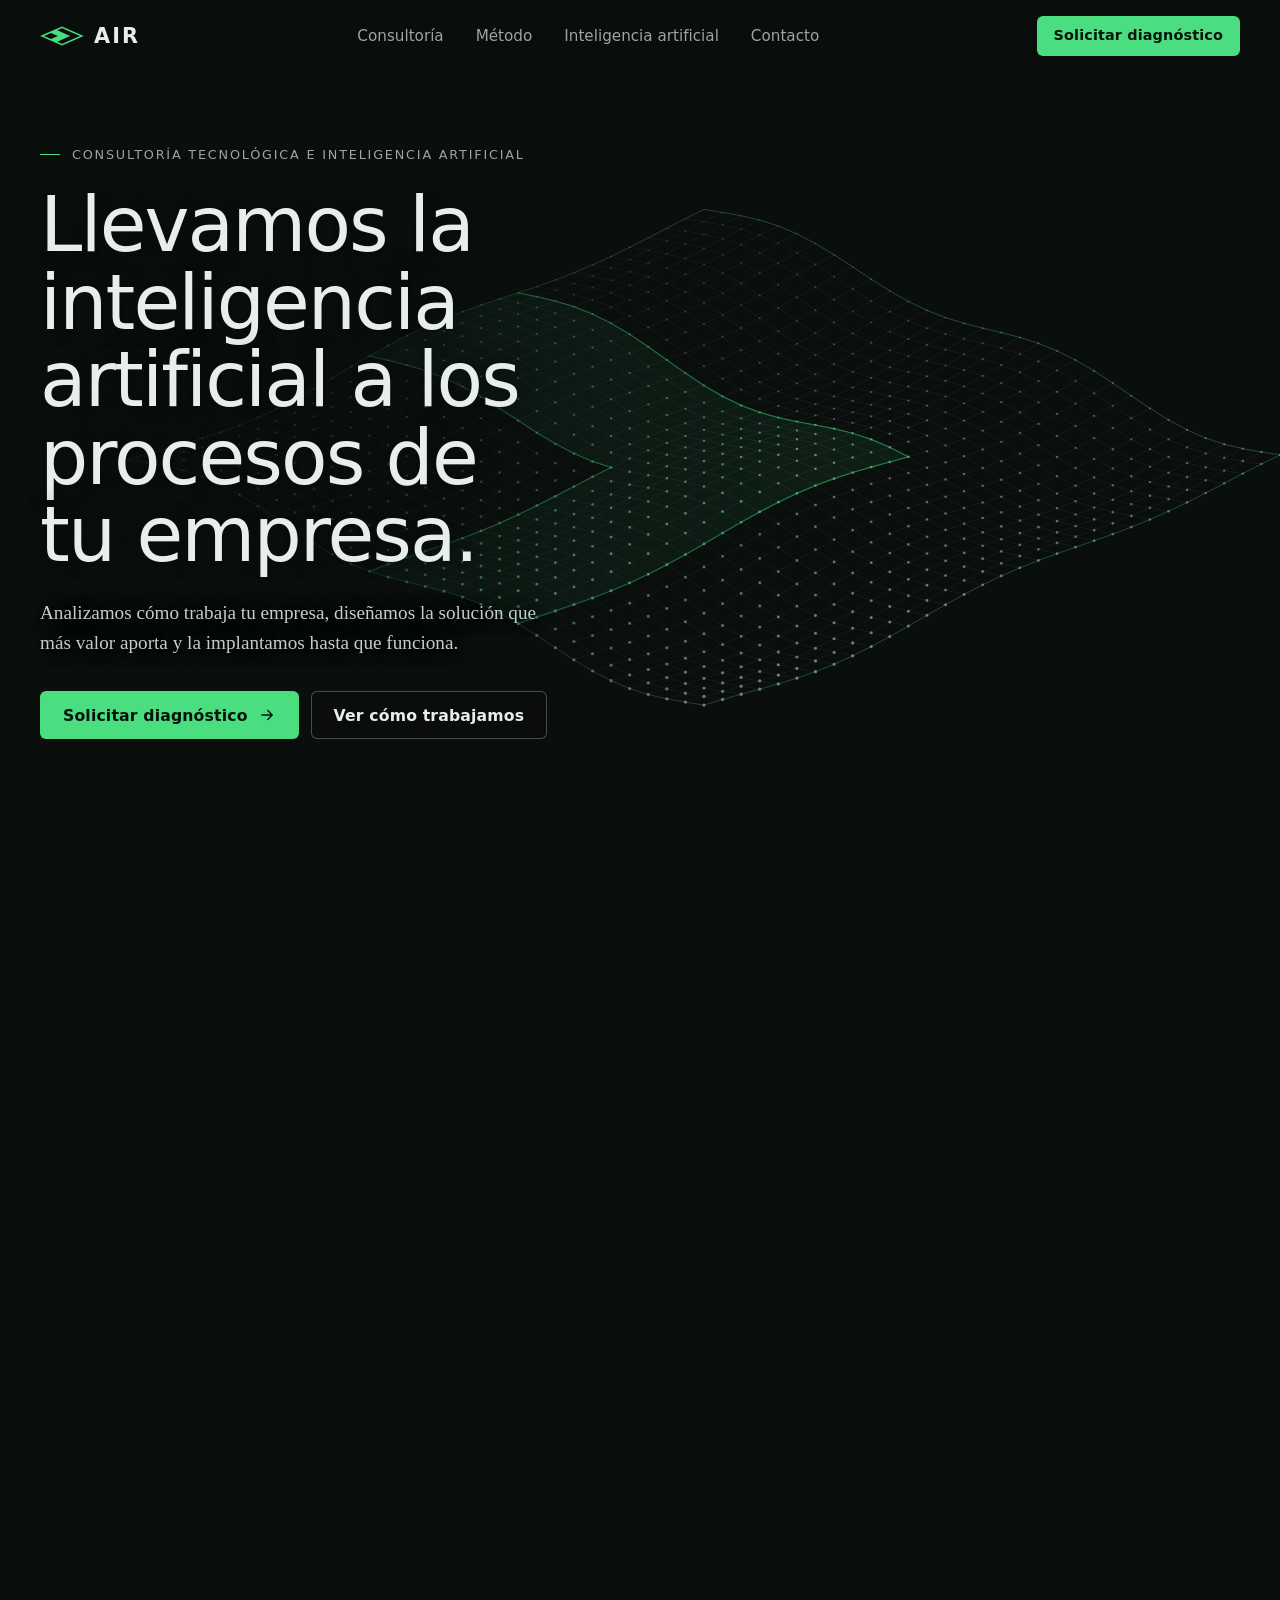
==== commit 2519df12: "Portada: quitar la franja «Áreas de experiencia»" ====
--- a/index.html
+++ b/index.html
@@ -2,1359 +2,69 @@
 <html lang="es">
 
 <head>
-  <meta charset="UTF-8">
-  <meta name="viewport" content="width=device-width, initial-scale=1.0">
-  <title>Air | Automatización e IA para empresas industriales en A Coruña</title>
+  <meta charset="utf-8">
+  <meta name="viewport" content="width=device-width, initial-scale=1">
+  <title>AIR · Consultoría tecnológica e inteligencia artificial</title>
   <meta name="description"
-    content="Automatizamos las tareas manuales y repetitivas de empresas industriales: partes de obra, stock, documentación, correo y migraciones de datos. Ingenieros en Carballo.">
-  <meta property="og:title" content="Air | Ahorra tiempo y dinero en tareas manuales y repetitivas">
-  <meta property="og:description"
-    content="Ingenieros en Carballo que ayudan a empresas industriales a optimizar sus procesos, empezando por una tarea de alto impacto.">
+    content="Consultoría tecnológica e IA para empresas de toda España: analizamos tus procesos, diseñamos la mejor solución y la implantamos. Diagnóstico sin coste.">
+  <link rel="canonical" href="https://airconsulting.es/">
+  <meta name="theme-color" content="#0A0E0D">
   <meta property="og:type" content="website">
   <meta property="og:locale" content="es_ES">
+  <meta property="og:site_name" content="AIR Consulting">
   <meta property="og:url" content="https://airconsulting.es/">
-  <meta name="theme-color" content="#0A0A0A">
-  <link rel="icon"
-    href="data:image/svg+xml,%3Csvg xmlns='http://www.w3.org/2000/svg' viewBox='0 0 64 64'%3E%3Crect width='64' height='64' rx='14' fill='%230A0A0A'/%3E%3Cg transform='translate(6 18) scale(0.3)'%3E%3Cpath d='M34.67 19.83 L53.33 11.67 L106.67 35 L53.33 58.33 L34.67 50.17 L69.33 35 Z' fill='%234ADE80'/%3E%3Cg fill='none' stroke='%234ADE80' stroke-width='8'%3E%3Cpath d='M0 35 L80 0 L160 35 L80 70 Z'/%3E%3Cpath d='M34.67 19.83 L69.33 35 L34.67 50.17'/%3E%3Cpath d='M53.33 11.67 L106.67 35 L53.33 58.33'/%3E%3C/g%3E%3C/g%3E%3C/svg%3E">
-  <link rel="preload" href="fonts/space-grotesk.woff2" as="font" type="font/woff2" crossorigin>
-  <link rel="preload" href="fonts/inter.woff2" as="font" type="font/woff2" crossorigin>
-  <style>
-    /* ── Fuentes alojadas en la propia web (sin llamadas a Google) ── */
-    @font-face {
-      font-family: "Space Grotesk";
-      src: url("fonts/space-grotesk.woff2") format("woff2");
-      font-weight: 300 700;
-      font-display: swap;
+  <meta property="og:title" content="AIR · Consultoría tecnológica e inteligencia artificial">
+  <meta property="og:description"
+    content="Llevamos la inteligencia artificial a los procesos de tu empresa. Diagnóstico y propuesta sin coste, en toda España.">
+  <meta property="og:image" content="https://airconsulting.es/assets/img/og-image.png">
+  <meta property="og:image:width" content="1200">
+  <meta property="og:image:height" content="630">
+  <meta property="og:image:alt" content="AIR: Llevamos la inteligencia artificial a los procesos de tu empresa.">
+  <meta name="twitter:card" content="summary_large_image">
+  <link rel="icon" href="assets/img/favicon.svg" type="image/svg+xml">
+  <link rel="apple-touch-icon" href="assets/img/apple-touch-icon.png">
+  <link rel="preload" href="assets/fonts/barlow-300.woff2" as="font" type="font/woff2" crossorigin>
+  <link rel="preload" href="assets/fonts/source-serif-4.woff2" as="font" type="font/woff2" crossorigin>
+  <link rel="stylesheet" href="assets/css/main.css">
+  <noscript><link rel="stylesheet" href="assets/css/noscript.css"></noscript>
+  <script>document.documentElement.classList.add('js');</script>
+  <script type="application/ld+json">
+  {
+    "@context": "https://schema.org",
+    "@type": "ProfessionalService",
+    "name": "AIR Consulting",
+    "description": "Consultoría tecnológica e inteligencia artificial para empresas: diagnóstico de procesos, automatización e implantación de soluciones de IA.",
+    "url": "https://airconsulting.es/",
+    "logo": "https://airconsulting.es/assets/img/apple-touch-icon.png",
+    "image": "https://airconsulting.es/assets/img/og-image.png",
+    "email": "air@airconsulting.es",
+    "telephone": "+34634055428",
+    "areaServed": { "@type": "Country", "name": "ES" },
+    "knowsAbout": [
+      "Automatización de procesos",
+      "Procesamiento del lenguaje natural",
+      "Generación aumentada por recuperación (RAG)",
+      "Visión artificial",
+      "Agentes de inteligencia artificial",
+      "Análisis predictivo y machine learning",
+      "Procesamiento inteligente de documentos",
+      "Reconocimiento de voz"
+    ],
+    "hasOfferCatalog": {
+      "@type": "OfferCatalog",
+      "name": "Servicios",
+      "itemListElement": [
+        { "@type": "Offer", "itemOffered": { "@type": "Service", "name": "Consultoría tecnológica y de IA para grandes empresas" } },
+        { "@type": "Offer", "itemOffered": { "@type": "Service", "name": "Consultoría tecnológica y de IA para pymes" } },
+        { "@type": "Offer", "itemOffered": { "@type": "Service", "name": "De la idea al producto: enfoque, validación, prototipo y desarrollo" } }
+      ]
     }
-
-    @font-face {
-      font-family: "Inter";
-      src: url("fonts/inter.woff2") format("woff2");
-      font-weight: 100 900;
-      font-display: swap;
-    }
-
-    @font-face {
-      font-family: "JetBrains Mono";
-      src: url("fonts/jetbrains-mono-400.woff2") format("woff2");
-      font-weight: 400;
-      font-display: swap;
-    }
-
-    @font-face {
-      font-family: "JetBrains Mono";
-      src: url("fonts/jetbrains-mono-500.woff2") format("woff2");
-      font-weight: 500;
-      font-display: swap;
-    }
-
-    /* ── Tokens ── */
-    :root {
-      --carbon: #0A0A0A;
-      --grafito: #141614;
-      --grafito-2: #1B1E1B;
-      --linea-osc: #2A2E2A;
-      --niebla: #9AA39C;
-      --hormigon: #EEF1EE;
-      --linea-clara: #D5DBD6;
-      --papel: #FFFFFF;
-      --tinta: #101410;
-      --piedra: #535B55;
-      --esmeralda: #4ADE80;
-      --esmeralda-osc: #166534;
-      --esmeralda-tinta: #052E16;
-      --aviso: #F87171;
-
-      --f-display: "Space Grotesk", system-ui, sans-serif;
-      --f-body: "Inter", system-ui, -apple-system, "Segoe UI", sans-serif;
-      --f-mono: "JetBrains Mono", ui-monospace, "Cascadia Mono", Consolas, monospace;
-
-      --max: 1180px;
-      --gutter: 16px;
-      --radio: 10px;
-    }
-
-    *,
-    *::before,
-    *::after {
-      box-sizing: border-box;
-      margin: 0;
-      padding: 0;
-    }
-
-    html {
-      scroll-behavior: smooth;
-      scroll-padding-top: 80px;
-      -webkit-text-size-adjust: 100%;
-    }
-
-    body {
-      background: var(--carbon);
-      color: #F3F6F4;
-      font-family: var(--f-body);
-      font-size: 1rem;
-      line-height: 1.6;
-      text-rendering: optimizeLegibility;
-      -webkit-font-smoothing: antialiased;
-      overflow-x: hidden;
-    }
-
-    a {
-      color: inherit;
-    }
-
-    ul,
-    ol {
-      list-style: none;
-    }
-
-    button,
-    input {
-      font: inherit;
-      color: inherit;
-    }
-
-    :focus-visible {
-      outline: 2px solid var(--esmeralda);
-      outline-offset: 3px;
-    }
-
-    .wrap {
-      width: 100%;
-      max-width: calc(var(--max) + (var(--gutter) * 2));
-      margin-inline: auto;
-      padding-inline: var(--gutter);
-    }
-
-    .skip {
-      position: absolute;
-      left: -9999px;
-      top: 8px;
-      z-index: 200;
-      padding: 10px 14px;
-      background: var(--esmeralda);
-      color: var(--esmeralda-tinta);
-      font-weight: 700;
-      border-radius: 8px;
-    }
-
-    .skip:focus {
-      left: 8px;
-    }
-
-    /* ── Tipografía base ── */
-    h1,
-    h2,
-    h3 {
-      font-family: var(--f-display);
-      font-weight: 600;
-      letter-spacing: -0.02em;
-      line-height: 1.05;
-    }
-
-    .label {
-      font-family: var(--f-mono);
-      font-size: 0.78rem;
-      font-weight: 500;
-      letter-spacing: 0.08em;
-      text-transform: uppercase;
-    }
-
-    .h2 {
-      font-size: clamp(2rem, 5.2vw, 3.4rem);
-      max-width: 18ch;
-    }
-
-    .lead {
-      font-size: clamp(1.05rem, 1.6vw, 1.2rem);
-      line-height: 1.65;
-      max-width: 62ch;
-    }
-
-    /* ── Botones ── */
-    .btn {
-      min-height: 50px;
-      display: inline-flex;
-      align-items: center;
-      justify-content: center;
-      gap: 10px;
-      padding: 12px 20px;
-      border-radius: 10px;
-      border: 1px solid transparent;
-      font-weight: 600;
-      text-decoration: none;
-      cursor: pointer;
-      transition: background-color .2s ease, border-color .2s ease, color .2s ease, transform .2s ease;
-    }
-
-    .btn svg {
-      width: 18px;
-      height: 18px;
-      flex: 0 0 auto;
-    }
-
-    .btn:hover {
-      transform: translateY(-1px);
-    }
-
-    .btn--primary {
-      background: var(--esmeralda);
-      color: var(--esmeralda-tinta);
-    }
-
-    .btn--primary:hover {
-      background: #6EE7A1;
-    }
-
-    .btn--ghost {
-      border-color: rgba(243, 246, 244, 0.35);
-      color: #F3F6F4;
-    }
-
-    .btn--ghost:hover {
-      border-color: #F3F6F4;
-      background: rgba(255, 255, 255, 0.05);
-    }
-
-    .btn--sm {
-      min-height: 40px;
-      padding: 8px 14px;
-      font-size: 0.92rem;
-    }
-
-    /* ── Cabecera ── */
-    .header {
-      position: sticky;
-      top: 0;
-      z-index: 60;
-      background: rgba(10, 10, 10, 0.86);
-      border-bottom: 1px solid transparent;
-      backdrop-filter: blur(14px);
-      -webkit-backdrop-filter: blur(14px);
-      transition: border-color .2s ease;
-    }
-
-    .header.is-scrolled {
-      border-color: var(--linea-osc);
-    }
-
-    .nav {
-      min-height: 68px;
-      display: flex;
-      align-items: center;
-      justify-content: space-between;
-      gap: 16px;
-    }
-
-    .brand {
-      display: inline-flex;
-      align-items: center;
-      gap: 10px;
-      text-decoration: none;
-      color: #F3F6F4;
-    }
-
-    .brand svg {
-      width: 46px;
-      height: 21px;
-      color: var(--esmeralda);
-      flex: 0 0 auto;
-    }
-
-    .brand span {
-      font-family: var(--f-display);
-      font-weight: 600;
-      font-size: 1.45rem;
-      letter-spacing: 0.04em;
-      line-height: 1;
-    }
-
-    .nav-links {
-      display: none;
-      gap: 4px;
-    }
-
-    .nav-links a {
-      white-space: nowrap;
-      padding: 8px 12px;
-      border-radius: 8px;
-      color: var(--niebla);
-      font-size: 0.93rem;
-      font-weight: 500;
-      text-decoration: none;
-      transition: color .2s ease, background-color .2s ease;
-    }
-
-    .nav-links a:hover {
-      color: #F3F6F4;
-      background: rgba(255, 255, 255, 0.05);
-    }
-
-    .nav-cta {
-      display: flex;
-      align-items: center;
-      gap: 8px;
-    }
-
-    .menu-toggle {
-      width: 42px;
-      height: 42px;
-      display: inline-flex;
-      align-items: center;
-      justify-content: center;
-      background: transparent;
-      border: 1px solid var(--linea-osc);
-      border-radius: 10px;
-      cursor: pointer;
-    }
-
-    .menu-toggle svg {
-      width: 20px;
-      height: 20px;
-    }
-
-    .mobile-menu {
-      display: none;
-      padding-bottom: 14px;
-    }
-
-    .mobile-menu.is-open {
-      display: block;
-    }
-
-    .mobile-menu a {
-      display: block;
-      padding: 12px 0;
-      border-top: 1px solid var(--linea-osc);
-      color: #F3F6F4;
-      font-weight: 500;
-      text-decoration: none;
-    }
-
-    /* ── Hero ── */
-    .hero {
-      position: relative;
-      padding: 40px 0 64px;
-      overflow: hidden;
-    }
-
-    .hero-grid {
-      display: grid;
-      gap: 44px;
-      align-items: center;
-    }
-
-    .hero .label {
-      display: inline-flex;
-      align-items: center;
-      gap: 10px;
-      color: var(--esmeralda);
-      margin-bottom: 20px;
-    }
-
-    .hero .label::before {
-      content: "";
-      width: 18px;
-      height: 1px;
-      background: currentColor;
-    }
-
-    .hero h1 {
-      font-size: clamp(2.1rem, 5vw, 3.5rem);
-      line-height: 1.04;
-      letter-spacing: -0.03em;
-      max-width: 15ch;
-      text-wrap: balance;
-      margin-bottom: 24px;
-    }
-
-    .hero h1 em {
-      font-style: normal;
-      color: var(--esmeralda);
-    }
-
-    .hero .lead {
-      color: #C9D0CA;
-      margin-bottom: 14px;
-    }
-
-    .hero .hero-lead {
-      max-width: 52ch;
-      margin-bottom: 30px;
-    }
-
-    .hero-actions {
-      display: flex;
-      flex-wrap: wrap;
-      gap: 12px;
-    }
-
-    /* ── Demo: albarán → ERP (elemento firma) ── */
-    .demo {
-      position: relative;
-      display: grid;
-      gap: 0;
-      font-family: var(--f-mono);
-      font-size: 12px;
-      line-height: 1.45;
-    }
-
-    .demo-caption {
-      display: flex;
-      justify-content: space-between;
-      gap: 12px;
-      margin-bottom: 12px;
-      color: var(--niebla);
-      font-size: 11px;
-      letter-spacing: 0.06em;
-      text-transform: uppercase;
-    }
-
-    .demo-stage {
-      position: relative;
-      height: 252px;
-    }
-
-    .doc {
-      position: absolute;
-      left: 0;
-      top: 0;
-      width: min(100%, 340px);
-      padding: 16px 18px 14px;
-      background: var(--papel);
-      color: #1F2420;
-      border-radius: 4px;
-      box-shadow: 0 1px 0 rgba(0, 0, 0, .04), 0 18px 40px rgba(0, 0, 0, .45);
-      transform: rotate(-1.6deg);
-      overflow: hidden;
-      transition: opacity .45s ease, transform .45s ease;
-    }
-
-    .doc.is-out {
-      opacity: 0;
-      transform: rotate(-1.6deg) translateY(16px);
-    }
-
-    .doc-head {
-      display: flex;
-      justify-content: space-between;
-      align-items: baseline;
-      padding-bottom: 8px;
-      margin-bottom: 8px;
-      border-bottom: 1.5px solid #1F2420;
-    }
-
-    .doc-type {
-      font-weight: 500;
-      font-size: 13px;
-      letter-spacing: 0.12em;
-    }
-
-    .doc-meta {
-      display: grid;
-      grid-template-columns: auto 1fr;
-      gap: 2px 12px;
-      margin-bottom: 8px;
-    }
-
-    .doc-meta dt {
-      color: #6B736D;
-    }
-
-    .doc-lines {
-      width: 100%;
-      border-collapse: collapse;
-      font-size: 11px;
-    }
-
-    .doc-lines th {
-      text-align: left;
-      font-weight: 500;
-      color: #6B736D;
-      border-bottom: 1px dashed #B9C0BA;
-      padding: 3px 0;
-    }
-
-    .doc-lines td {
-      padding: 3px 0;
-      border-bottom: 1px dashed #E1E5E2;
-    }
-
-    .doc-lines .num {
-      text-align: right;
-    }
-
-    .doc-total {
-      display: flex;
-      justify-content: space-between;
-      margin-top: 8px;
-      font-weight: 500;
-    }
-
-    .doc [data-f] {
-      border-radius: 2px;
-      transition: background-color .25s ease, box-shadow .25s ease;
-    }
-
-    .doc [data-f].is-read {
-      background: rgba(74, 222, 128, .32);
-    }
-
-    .doc-scan {
-      position: absolute;
-      left: 0;
-      right: 0;
-      top: -10%;
-      height: 2px;
-      background: var(--esmeralda-osc);
-      opacity: 0;
-    }
-
-    .doc.is-scanning .doc-scan {
-      animation: scan 1.3s ease-in-out forwards;
-    }
-
-    @keyframes scan {
-      0% {
-        top: 0;
-        opacity: 1;
-      }
-
-      90% {
-        opacity: 1;
-      }
-
-      100% {
-        top: 100%;
-        opacity: 0;
-      }
-    }
-
-    .doc-stamp {
-      position: absolute;
-      left: 36%;
-      bottom: 10px;
-      padding: 2px 8px;
-      border: 2px solid #B42318;
-      color: #B42318;
-      font-size: 10px;
-      font-weight: 500;
-      letter-spacing: 0.12em;
-      transform: rotate(-9deg);
-    }
-
-    .demo-flow {
-      display: flex;
-      align-items: center;
-      gap: 10px;
-      margin: 14px 0 12px;
-      color: var(--esmeralda);
-      font-size: 11px;
-      letter-spacing: 0.06em;
-      text-transform: uppercase;
-    }
-
-    .demo-flow svg {
-      width: 16px;
-      height: 16px;
-      flex: 0 0 auto;
-    }
-
-    .demo-flow .flow-line {
-      flex: 1;
-      height: 1px;
-      background: linear-gradient(90deg, var(--esmeralda) 50%, transparent 50%) 0 0 / 8px 1px repeat-x;
-    }
-
-    .demo.is-live .flow-line {
-      animation: flow 1s linear infinite;
-    }
-
-    @keyframes flow {
-      to {
-        background-position: 8px 0;
-      }
-    }
-
-    .erp {
-      background: var(--grafito);
-      border: 1px solid var(--linea-osc);
-      border-radius: 8px;
-      overflow: hidden;
-    }
-
-    .erp-bar {
-      display: flex;
-      align-items: center;
-      gap: 8px;
-      padding: 8px 12px;
-      background: var(--grafito-2);
-      border-bottom: 1px solid var(--linea-osc);
-      color: var(--niebla);
-      font-size: 11px;
-    }
-
-    .erp-bar i {
-      width: 8px;
-      height: 8px;
-      border-radius: 50%;
-      background: var(--linea-osc);
-    }
-
-    .erp-bar b {
-      margin-left: 6px;
-      font-weight: 500;
-      color: #C9D0CA;
-    }
-
-    .erp table {
-      width: 100%;
-      border-collapse: collapse;
-      table-layout: fixed;
-    }
-
-    .erp th,
-    .erp td {
-      padding: 7px 10px;
-      text-align: left;
-      white-space: nowrap;
-      overflow: hidden;
-      text-overflow: ellipsis;
-    }
-
-    .erp th {
-      color: var(--niebla);
-      font-weight: 400;
-      font-size: 10.5px;
-      border-bottom: 1px solid var(--linea-osc);
-    }
-
-    .erp td {
-      color: #8D958F;
-      border-bottom: 1px solid rgba(42, 46, 42, .6);
-    }
-
-    .erp tr:last-child td {
-      border-bottom: 0;
-    }
-
-    .erp tr.is-new td {
-      color: #F3F6F4;
-      background: rgba(74, 222, 128, .07);
-    }
-
-    .erp .col-imp {
-      text-align: right;
-    }
-
-    .erp .w-fecha {
-      width: 82px;
-    }
-
-    .erp .w-doc {
-      width: 74px;
-    }
-
-    .erp .w-imp {
-      width: 104px;
-    }
-
-    .erp .w-est {
-      width: 104px;
-    }
-
-    .erp td:last-child {
-      overflow: visible;
-    }
-
-    .erp .col-hide {
-      display: none;
-    }
-
-    .chip {
-      display: inline-block;
-      padding: 1px 7px;
-      border-radius: 99px;
-      font-size: 10px;
-      border: 1px solid var(--linea-osc);
-      color: var(--niebla);
-    }
-
-    .chip--ok {
-      border-color: rgba(74, 222, 128, .45);
-      color: var(--esmeralda);
-    }
-
-    .chip--wait {
-      border-color: rgba(250, 204, 21, .4);
-      color: #FACC15;
-    }
-
-    /* ── Bandas (secciones) ── */
-    .band {
-      padding: 72px 0;
-    }
-
-    .band--light {
-      background: var(--hormigon);
-      color: var(--tinta);
-    }
-
-    .band--light .label {
-      color: var(--esmeralda-osc);
-    }
-
-    .band--dark .label {
-      color: var(--esmeralda);
-    }
-
-    .band-head {
-      display: grid;
-      gap: 16px;
-      margin-bottom: 40px;
-    }
-
-    .band--light .lead {
-      color: var(--piedra);
-    }
-
-    .band--dark .lead {
-      color: var(--niebla);
-    }
-
-    /* ── Tareas (Hoy / Con Air) ── */
-    .tasks {
-      display: grid;
-      gap: 14px;
-    }
-
-    .task {
-      display: grid;
-      align-content: start;
-      gap: 14px;
-      padding: 22px;
-      background: var(--papel);
-      border: 1px solid var(--linea-clara);
-      border-radius: var(--radio);
-    }
-
-    .task h3 {
-      font-size: 1.3rem;
-      letter-spacing: -0.015em;
-      line-height: 1.15;
-    }
-
-    .task dl {
-      display: grid;
-      gap: 10px;
-    }
-
-    .task dt {
-      font-family: var(--f-mono);
-      font-size: 0.72rem;
-      font-weight: 500;
-      letter-spacing: 0.08em;
-      text-transform: uppercase;
-      margin-bottom: 2px;
-    }
-
-    .task dd {
-      font-size: 0.97rem;
-      line-height: 1.55;
-    }
-
-    .task .hoy dt {
-      color: #69716B;
-    }
-
-    .task .hoy dd {
-      color: var(--piedra);
-    }
-
-    .task .air {
-      padding-top: 10px;
-      border-top: 1px solid var(--linea-clara);
-    }
-
-    .task .air dt {
-      color: var(--esmeralda-osc);
-    }
-
-    /* ── Franja factura electrónica ── */
-    .einvoice {
-      background: var(--esmeralda);
-      color: var(--esmeralda-tinta);
-      padding: 44px 0;
-    }
-
-    .einvoice-grid {
-      display: grid;
-      gap: 22px;
-      align-items: center;
-    }
-
-    .einvoice .label {
-      color: var(--esmeralda-tinta);
-      opacity: .75;
-      margin-bottom: 10px;
-    }
-
-    .einvoice h2 {
-      font-size: clamp(1.6rem, 3.6vw, 2.3rem);
-      max-width: 24ch;
-      margin-bottom: 10px;
-    }
-
-    .einvoice p {
-      max-width: 64ch;
-    }
-
-    .einvoice-dates {
-      display: grid;
-      grid-template-columns: 1fr 1fr;
-      gap: 10px;
-    }
-
-    .einvoice-dates div {
-      padding: 14px 16px;
-      background: rgba(5, 46, 22, .08);
-      border: 1px solid rgba(5, 46, 22, .2);
-      border-radius: 8px;
-    }
-
-    .einvoice-dates strong {
-      display: block;
-      font-family: var(--f-display);
-      font-size: 1.35rem;
-      letter-spacing: -0.01em;
-    }
-
-    .einvoice-dates span {
-      font-size: 0.88rem;
-    }
-
-    .einvoice .btn {
-      background: var(--esmeralda-tinta);
-      color: #F3F6F4;
-    }
-
-    .einvoice .btn:hover {
-      background: #0B4A24;
-    }
-
-    .einvoice-source {
-      margin-top: 10px;
-      font-size: 0.8rem;
-      opacity: .75;
-    }
-
-    .einvoice-source a {
-      text-underline-offset: 2px;
-    }
-
-    /* ── Cómo empezamos ── */
-    .steps {
-      display: grid;
-      gap: 0;
-      counter-reset: paso;
-      border-top: 1px solid var(--linea-osc);
-    }
-
-    .step {
-      display: grid;
-      grid-template-columns: 56px 1fr;
-      gap: 6px 16px;
-      padding: 26px 0;
-      border-bottom: 1px solid var(--linea-osc);
-    }
-
-    .step-n {
-      grid-row: span 2;
-      font-family: var(--f-mono);
-      font-size: 0.9rem;
-      color: var(--esmeralda);
-      padding-top: 6px;
-    }
-
-    .step h3 {
-      font-size: clamp(1.4rem, 3vw, 1.9rem);
-    }
-
-    .step p {
-      color: var(--niebla);
-      max-width: 60ch;
-    }
-
-    .step .tag {
-      display: inline-block;
-      margin-left: 10px;
-      padding: 2px 8px;
-      vertical-align: middle;
-      border: 1px solid rgba(74, 222, 128, .45);
-      border-radius: 99px;
-      color: var(--esmeralda);
-      font-family: var(--f-mono);
-      font-size: 0.7rem;
-      font-weight: 500;
-      letter-spacing: 0.06em;
-      text-transform: uppercase;
-    }
-
-    .crew-note {
-      display: flex;
-      gap: 14px;
-      align-items: flex-start;
-      margin-top: 32px;
-      padding: 18px 20px;
-      background: var(--grafito);
-      border: 1px solid var(--linea-osc);
-      border-radius: var(--radio);
-      color: #C9D0CA;
-      max-width: 760px;
-    }
-
-    .crew-note svg {
-      width: 22px;
-      height: 22px;
-      color: var(--esmeralda);
-      flex: 0 0 auto;
-      margin-top: 2px;
-    }
-
-    /* ── Sistemas ── */
-    .systems {
-      display: grid;
-      gap: 40px;
-    }
-
-    .stack {
-      display: flex;
-      flex-wrap: wrap;
-      gap: 8px;
-      margin-top: 22px;
-    }
-
-    .stack li {
-      padding: 7px 12px;
-      background: var(--papel);
-      border: 1px solid var(--linea-clara);
-      border-radius: 6px;
-      font-family: var(--f-mono);
-      font-size: 0.85rem;
-      color: var(--tinta);
-    }
-
-    .stack-note {
-      margin-top: 14px;
-      font-size: 0.92rem;
-      color: var(--piedra);
-      max-width: 56ch;
-    }
-
-    .promises {
-      display: grid;
-      gap: 0;
-      border-top: 1px solid var(--linea-clara);
-    }
-
-    .promise {
-      padding: 20px 0;
-      border-bottom: 1px solid var(--linea-clara);
-    }
-
-    .promise h3 {
-      font-size: 1.2rem;
-      margin-bottom: 6px;
-    }
-
-    .promise p {
-      color: var(--piedra);
-    }
-
-    .extras {
-      margin-top: 56px;
-      padding-top: 28px;
-      border-top: 1px solid var(--linea-clara);
-      display: grid;
-      gap: 18px;
-    }
-
-    .extras ul {
-      display: grid;
-      gap: 12px;
-    }
-
-    .extras li {
-      display: grid;
-      grid-template-columns: 14px 1fr;
-      gap: 10px;
-      color: var(--piedra);
-    }
-
-    .extras li::before {
-      content: "";
-      width: 8px;
-      height: 8px;
-      margin-top: 9px;
-      background: var(--esmeralda-osc);
-      transform: rotate(45deg);
-    }
-
-    .extras strong {
-      color: var(--tinta);
-      font-weight: 600;
-    }
-
-    /* ── Contacto ── */
-    .contact {
-      display: grid;
-      gap: 40px;
-      align-items: start;
-    }
-
-    .contact .lead {
-      margin: 16px 0 28px;
-    }
-
-    .contact-person {
-      display: grid;
-      gap: 4px;
-      justify-items: start;
-    }
-
-    .contact-name {
-      font-family: var(--f-display);
-      font-size: 1.15rem;
-      font-weight: 600;
-      letter-spacing: -0.01em;
-      color: #F3F6F4;
-    }
-
-    .phone {
-      display: inline-block;
-      font-family: var(--f-display);
-      font-size: clamp(2rem, 6vw, 3rem);
-      font-weight: 600;
-      letter-spacing: -0.02em;
-      color: var(--esmeralda);
-      text-decoration: none;
-      line-height: 1.1;
-    }
-
-    .phone:hover {
-      text-decoration: underline;
-      text-underline-offset: 6px;
-      text-decoration-thickness: 2px;
-    }
-
-    .contact-ways {
-      display: grid;
-      gap: 10px;
-      margin-top: 20px;
-    }
-
-    .contact-ways a {
-      display: inline-flex;
-      align-items: center;
-      gap: 10px;
-      width: fit-content;
-      color: #F3F6F4;
-      text-decoration: none;
-      border-bottom: 1px solid var(--linea-osc);
-      padding-bottom: 2px;
-    }
-
-    .contact-ways a:hover {
-      border-color: var(--esmeralda);
-    }
-
-    .contact-ways svg {
-      width: 18px;
-      height: 18px;
-      color: var(--esmeralda);
-    }
-
-    .form {
-      display: grid;
-      gap: 16px;
-      padding: 24px;
-      background: var(--grafito);
-      border: 1px solid var(--linea-osc);
-      border-radius: var(--radio);
-    }
-
-    .form h3 {
-      font-size: 1.25rem;
-    }
-
-    .form-intro {
-      color: var(--niebla);
-      font-size: 0.95rem;
-      margin-top: -8px;
-    }
-
-    .field {
-      display: grid;
-      gap: 6px;
-    }
-
-    .field label {
-      font-size: 0.9rem;
-      font-weight: 500;
-    }
-
-    .field input {
-      width: 100%;
-      min-height: 48px;
-      padding: 12px 14px;
-      background: var(--carbon);
-      border: 1px solid var(--linea-osc);
-      border-radius: 8px;
-      transition: border-color .2s ease, box-shadow .2s ease;
-    }
-
-    .field input:focus {
-      outline: none;
-      border-color: var(--esmeralda);
-      box-shadow: inset 0 0 0 1px var(--esmeralda);
-    }
-
-    .check {
-      display: grid;
-      grid-template-columns: 18px 1fr;
-      gap: 10px;
-      align-items: start;
-      font-size: 0.9rem;
-      color: #C9D0CA;
-    }
-
-    .check input {
-      width: 18px;
-      height: 18px;
-      margin-top: 3px;
-      accent-color: var(--esmeralda);
-    }
-
-    .check a {
-      color: var(--esmeralda);
-    }
-
-    .form-legal {
-      font-size: 0.78rem;
-      color: var(--niebla);
-      line-height: 1.5;
-    }
-
-    .form-legal a {
-      color: inherit;
-    }
-
-    .submit-status {
-      font-weight: 600;
-    }
-
-    /* ── Pie ── */
-    .footer {
-      padding: 48px 0 28px;
-      background: #070707;
-      border-top: 1px solid var(--linea-osc);
-      color: var(--niebla);
-      font-size: 0.93rem;
-    }
-
-    .footer-grid {
-      display: grid;
-      gap: 28px;
-      margin-bottom: 32px;
-    }
-
-    .footer .brand {
-      margin-bottom: 12px;
-    }
-
-    .footer h2 {
-      margin-bottom: 10px;
-      font-family: var(--f-mono);
-      font-size: 0.72rem;
-      font-weight: 500;
-      letter-spacing: 0.1em;
-      text-transform: uppercase;
-      color: #C9D0CA;
-    }
-
-    .footer ul {
-      display: grid;
-      gap: 6px;
-    }
-
-    .footer a {
-      text-decoration: none;
-    }
-
-    .footer a:hover {
-      color: var(--esmeralda);
-    }
-
-    .footer-bottom {
-      padding-top: 20px;
-      border-top: 1px solid var(--linea-osc);
-      font-size: 0.85rem;
-    }
-
-    /* ── Aviso de cookies ── */
-    .cookie {
-      position: fixed;
-      left: 12px;
-      bottom: 12px;
-      z-index: 80;
-      width: min(calc(100% - 24px), 520px);
-      display: none;
-      gap: 12px;
-      align-items: center;
-      padding: 10px 12px;
-      background: rgba(20, 22, 20, .97);
-      border: 1px solid var(--linea-osc);
-      border-radius: var(--radio);
-      font-size: 0.8rem;
-      color: #C9D0CA;
-    }
-
-    .cookie.is-visible {
-      display: grid;
-      grid-template-columns: 1fr auto;
-    }
-
-    .cookie p {
-      line-height: 1.45;
-    }
-
-    .cookie a {
-      color: var(--esmeralda);
-    }
-
-    /* ── Revelado suave al hacer scroll ── */
-    .js [data-reveal] {
-      opacity: 0;
-      transform: translateY(18px);
-      transition: opacity .6s ease, transform .6s ease;
-    }
-
-    .js [data-reveal].is-in {
-      opacity: 1;
-      transform: none;
-    }
-
-    @media (prefers-reduced-motion: reduce) {
-      html {
-        scroll-behavior: auto;
-      }
-
-      .js [data-reveal] {
-        opacity: 1;
-        transform: none;
-        transition: none;
-      }
-
-      .doc,
-      .btn {
-        transition: none;
-      }
-
-      .demo.is-live .flow-line {
-        animation: none;
-      }
-    }
-
-    /* ── Responsive ── */
-    @media (min-width: 560px) {
-      .demo {
-        font-size: 12.5px;
-      }
-
-      .erp .col-hide {
-        display: table-cell;
-      }
-
-      .tasks {
-        grid-template-columns: repeat(2, minmax(0, 1fr));
-      }
-    }
-
-    @media (min-width: 768px) {
-      :root {
-        --gutter: 28px;
-      }
-
-      .hero {
-        padding: 64px 0 96px;
-      }
-
-      .band {
-        padding: 104px 0;
-      }
-
-      .einvoice-grid {
-        grid-template-columns: 1.4fr 1fr;
-      }
-
-      .contact {
-        grid-template-columns: 1fr 1fr;
-      }
-
-      .form {
-        padding: 30px;
-      }
-
-      .footer-grid {
-        grid-template-columns: 1.4fr 1fr 1fr;
-      }
-    }
-
-    @media (min-width: 1000px) {
-      .nav-links {
-        display: flex;
-      }
-
-      .menu-toggle,
-      .mobile-menu {
-        display: none !important;
-      }
-
-      .hero-grid {
-        grid-template-columns: 1.05fr 1fr;
-        gap: 56px;
-      }
-
-      .tasks {
-        grid-template-columns: repeat(3, minmax(0, 1fr));
-      }
-
-      .systems {
-        grid-template-columns: 1.1fr 1fr;
-        gap: 72px;
-      }
-
-      .extras {
-        grid-template-columns: 220px 1fr;
-      }
-
-      .extras ul {
-        grid-template-columns: repeat(2, minmax(0, 1fr));
-        gap: 20px 32px;
-      }
-
-      .step {
-        grid-template-columns: 90px 1fr;
-      }
-    }
-  </style>
+  }
+  </script>
 </head>
 
 <body>
-  <script>document.documentElement.classList.add('js');</script>
-
-  <!-- Símbolo Facetas, reutilizable -->
-  <svg width="0" height="0" style="position:absolute" aria-hidden="true">
+  <svg class="sprite" aria-hidden="true">
     <symbol id="air-mark" viewBox="-8 -5 176 80">
       <path d="M34.67 19.83 L53.33 11.67 L106.67 35 L53.33 58.33 L34.67 50.17 L69.33 35 Z" fill="currentColor" />
       <g fill="none" stroke="currentColor" stroke-linejoin="miter" stroke-miterlimit="4">
@@ -1363,717 +73,803 @@
         <path d="M53.33 11.67 L106.67 35 L53.33 58.33" stroke-width="5" />
       </g>
     </symbol>
+    <symbol id="i-arrow" viewBox="0 0 24 24">
+      <path d="M5 12h14M13 6l6 6-6 6" fill="none" stroke="currentColor" stroke-width="1.8" stroke-linecap="round" stroke-linejoin="round" />
+    </symbol>
+    <symbol id="i-down" viewBox="0 0 24 24">
+      <path d="M12 5v14M6 13l6 6 6-6" fill="none" stroke="currentColor" stroke-width="1.8" stroke-linecap="round" stroke-linejoin="round" />
+    </symbol>
   </svg>
 
   <a class="skip" href="#main">Saltar al contenido</a>
 
-  <header class="header" id="header">
-    <div class="wrap">
-      <nav class="nav" aria-label="Navegación principal">
-        <a class="brand" href="index.html" aria-label="Air, inicio">
-          <svg aria-hidden="true">
-            <use href="#air-mark" />
-          </svg>
-          <span>AIR</span>
-        </a>
-        <div class="nav-links">
-          <a href="#tareas">Qué automatizamos</a>
-          <a href="#como">Cómo empezamos</a>
-          <a href="#sistemas">Vuestros sistemas</a>
-          <a href="#contacto">Contacto</a>
-        </div>
-        <div class="nav-cta">
-          <a class="btn btn--primary btn--sm" href="tel:+34634055428">
-            <svg viewBox="0 0 24 24" fill="none" stroke="currentColor" stroke-width="2" stroke-linecap="round"
-              stroke-linejoin="round" aria-hidden="true">
-              <path
-                d="M22 16.92v3a2 2 0 0 1-2.18 2 19.8 19.8 0 0 1-8.63-3.07 19.5 19.5 0 0 1-6-6A19.8 19.8 0 0 1 2.12 4.18 2 2 0 0 1 4.11 2h3a2 2 0 0 1 2 1.72c.13.96.36 1.9.7 2.81a2 2 0 0 1-.45 2.11L8.09 9.91a16 16 0 0 0 6 6l1.27-1.27a2 2 0 0 1 2.11-.45c.9.34 1.85.57 2.81.7A2 2 0 0 1 22 16.92Z" />
-            </svg>
-            Llamar
-          </a>
-          <button class="menu-toggle" type="button" aria-label="Abrir menú" aria-expanded="false"
-            aria-controls="mobile-menu">
-            <svg viewBox="0 0 24 24" fill="none" stroke="currentColor" stroke-width="2" stroke-linecap="round"
-              aria-hidden="true">
-              <path d="M4 7h16M4 12h16M4 17h16" />
-            </svg>
-          </button>
-        </div>
+  <header class="site-header" id="header">
+    <div class="wrap nav">
+      <a class="brand" href="#inicio" aria-label="AIR, inicio">
+        <svg aria-hidden="true"><use href="#air-mark" /></svg>
+        <span>AIR</span>
+      </a>
+      <nav class="nav-links" aria-label="Principal">
+        <a href="#consultoria">Consultoría</a>
+        <a href="#metodo">Método</a>
+        <a href="#ia">Inteligencia artificial</a>
+        <a href="#contacto">Contacto</a>
       </nav>
-      <div class="mobile-menu" id="mobile-menu">
-        <a href="#tareas">Qué automatizamos</a>
-        <a href="#como">Cómo empezamos</a>
-        <a href="#sistemas">Vuestros sistemas</a>
+      <div class="nav-actions">
+        <a class="btn btn--primary btn--sm nav-cta" href="#contacto">Solicitar diagnóstico</a>
+        <button class="menu-toggle" type="button" aria-label="Abrir menú" aria-expanded="false"
+          aria-controls="mobile-menu">
+          <span class="menu-toggle-bars" aria-hidden="true"></span>
+        </button>
+      </div>
+    </div>
+    <nav class="mobile-menu" id="mobile-menu" aria-label="Principal en móvil" hidden>
+      <div class="wrap">
+        <a href="#consultoria">Consultoría</a>
+        <a href="#metodo">Método</a>
+        <a href="#ia">Inteligencia artificial</a>
         <a href="#contacto">Contacto</a>
-      </div>
-    </div>
+        <a class="btn btn--primary" href="#contacto">Solicitar diagnóstico</a>
+      </div>
+    </nav>
   </header>
 
   <main id="main">
-    <!-- HERO -->
-    <section class="hero" aria-labelledby="hero-title">
-      <div class="wrap hero-grid">
-        <div>
-          <h1 id="hero-title">Ahorra <em>tiempo y dinero</em> en tareas manuales y repetitivas.</h1>
-          <p class="lead hero-lead">Somos un equipo de ingenieros de Carballo. Visitamos tu empresa, vemos cómo trabajáis
-            y os ayudamos a optimizar vuestros procesos empezando por una tarea de alto impacto.</p>
+
+    <!-- PORTADA -->
+    <section class="hero" id="inicio" aria-labelledby="hero-title">
+      <div class="hero-visual" aria-hidden="true">
+        <canvas class="hero-field" id="hero-field" aria-hidden="true"></canvas>
+      </div>
+      <div class="wrap hero-inner">
+        <div class="hero-copy">
+          <p class="label">Consultoría tecnológica e inteligencia artificial</p>
+          <h1 id="hero-title">Llevamos la inteligencia artificial a los procesos de tu empresa.</h1>
+          <p class="hero-lead">Analizamos cómo trabaja tu empresa, diseñamos la solución que más valor aporta y la
+            implantamos hasta que funciona.</p>
           <div class="hero-actions">
-            <a class="btn btn--primary" href="tel:+34634055428">
-              <svg viewBox="0 0 24 24" fill="none" stroke="currentColor" stroke-width="2" stroke-linecap="round"
-                stroke-linejoin="round" aria-hidden="true">
-                <path
-                  d="M22 16.92v3a2 2 0 0 1-2.18 2 19.8 19.8 0 0 1-8.63-3.07 19.5 19.5 0 0 1-6-6A19.8 19.8 0 0 1 2.12 4.18 2 2 0 0 1 4.11 2h3a2 2 0 0 1 2 1.72c.13.96.36 1.9.7 2.81a2 2 0 0 1-.45 2.11L8.09 9.91a16 16 0 0 0 6 6l1.27-1.27a2 2 0 0 1 2.11-.45c.9.34 1.85.57 2.81.7A2 2 0 0 1 22 16.92Z" />
-              </svg>
-              Llamar al 634 055 428
-            </a>
-            <a class="btn btn--ghost" href="https://wa.me/34634055428" target="_blank" rel="noopener">
-              <svg viewBox="0 0 24 24" fill="none" stroke="currentColor" stroke-width="2" stroke-linecap="round"
-                stroke-linejoin="round" aria-hidden="true">
-                <path d="M3 21l1.65-3.8a9 9 0 1 1 3.4 2.9L3 21" />
-                <path d="M9 10a.5.5 0 0 0 1 0V9a.5.5 0 0 0-1 0v1a5 5 0 0 0 5 5h1a.5.5 0 0 0 0-1h-1a.5.5 0 0 0 0 1" />
-              </svg>
-              Escribir por WhatsApp
-            </a>
+            <a class="btn btn--primary" href="#contacto">Solicitar diagnóstico
+              <svg aria-hidden="true"><use href="#i-arrow" /></svg></a>
+            <a class="btn btn--ghost" href="#metodo">Ver cómo trabajamos</a>
+          </div>        </div>
+      </div>
+
+    </section>
+
+    <!-- CONSULTORÍA -->
+    <section class="band" id="consultoria" aria-labelledby="consultoria-title">
+      <div class="wrap">
+        <header class="section-head" data-reveal>
+          <p class="label"><span class="label-n">01</span>Consultoría</p>
+          <h2 id="consultoria-title">Tecnología con un objetivo: que tu empresa funcione mejor.</h2>
+          <p class="lead">Analizamos tus procesos, detectamos dónde la automatización y la IA aportan más y lo
+            implantamos. El método es el mismo para todos; el enfoque se adapta al tamaño de tu empresa.</p>
+        </header>
+
+        <div class="consult" data-tabs data-reveal>
+          <div class="segmented" role="tablist" aria-label="Tamaño de empresa">
+            <button type="button" role="tab" id="tab-empresas" aria-controls="panel-empresas"
+              aria-selected="true">Grandes empresas</button>
+            <button type="button" role="tab" id="tab-pymes" aria-controls="panel-pymes" aria-selected="false"
+              tabindex="-1">Pymes</button>
+          </div>
+
+          <div class="consult-panel" role="tabpanel" id="panel-empresas" aria-labelledby="tab-empresas" tabindex="0">
+            <p class="panel-lead">Una hoja de ruta de IA y automatización con impacto medible, integrada en tu
+              arquitectura y alineada con tus equipos.</p>
+            <ul class="points">
+              <li><strong>Hoja de ruta por áreas.</strong> Priorizamos los casos de uso por impacto, viabilidad y
+                riesgo, para invertir primero donde más se gana.</li>
+              <li><strong>Integración corporativa.</strong> Trabajamos sobre el ERP, el CRM, los almacenes de datos y
+                la nube que ya usas.</li>
+              <li><strong>Gobierno del dato y seguridad.</strong> Control de accesos, trazabilidad y cumplimiento del
+                RGPD y del Reglamento europeo de IA.</li>
+              <li><strong>Con tu equipo de IT.</strong> Documentación y transferencia de conocimiento para que la
+                solución sea vuestra.</li>
+            </ul>
+          </div>
+
+          <div class="consult-panel" role="tabpanel" id="panel-pymes" aria-labelledby="tab-pymes" tabindex="0"
+            hidden>
+            <p class="panel-lead">Soluciones concretas que te ahorran horas desde el primer mes, sin cambiar de
+              programas y con presupuesto cerrado.</p>
+            <ul class="points">
+              <li><strong>Empezamos por lo que más cuesta.</strong> Primero, el proceso que más horas consume cada
+                semana.</li>
+              <li><strong>Con los programas que ya usas.</strong> Nos conectamos a tu ERP, tu correo y tus hojas de
+                cálculo, sin cambiar tu forma de trabajar.</li>
+              <li><strong>Por fases y con precio cerrado.</strong> Cada fase tiene alcance y presupuesto por
+                escrito antes de empezar.</li>
+              <li><strong>Resultados en semanas.</strong> Las primeras mejoras funcionan en semanas, no en meses.</li>
+            </ul>
           </div>
         </div>
-
-        <!-- Demo: un documento se lee y se registra solo en el ERP -->
-        <div class="demo" id="demo" role="img"
-          aria-label="Ejemplo animado: un albarán en papel se lee automáticamente y aparece registrado en el ERP de la empresa.">
-          <div class="demo-caption" aria-hidden="true">
-            <span id="demo-source">Llega por email · PDF</span>
-            <span>Datos de ejemplo</span>
+      </div>
+    </section>
+
+    <!-- MÉTODO -->
+    <section class="band band--paper" id="metodo" aria-labelledby="metodo-title">
+      <div class="wrap">
+        <header class="section-head" data-reveal>
+          <p class="label"><span class="label-n">02</span>Método</p>
+          <h2 id="metodo-title">Un método claro, de la primera visita a la entrega.</h2>
+          <p class="lead">La fase de diagnóstico termina con una propuesta concreta y un presupuesto.</p>
+        </header>
+
+        <div class="method">
+          <div class="method-line" aria-hidden="true"><span></span></div>
+
+          <div class="phase">
+            <div class="phase-head" data-reveal>
+              <h3 class="phase-name">Fase 1 <span aria-hidden="true">·</span> Diagnóstico</h3>
+              <span class="badge">Sin coste</span>
+            </div>
+            <ol class="steps">
+              <li class="step" data-reveal>
+                <span class="step-n" aria-hidden="true">01</span>
+                <h4>Primera visita</h4>
+                <p>Una reunión corta con el responsable, presencial o por videollamada, para entender la empresa y
+                  preparar la consultoría.</p>
+              </li>
+              <li class="step" data-reveal>
+                <span class="step-n" aria-hidden="true">02</span>
+                <h4>Consultoría</h4>
+                <p>Analizamos los procesos con las personas que los hacen cada día: qué se hace, con qué
+                  herramientas y dónde se pierde tiempo o dinero.</p>
+              </li>
+              <li class="step" data-reveal>
+                <span class="step-n" aria-hidden="true">03</span>
+                <h4>Propuesta y presupuesto</h4>
+                <p>Te entregamos la mejor solución que podemos aportar, con el impacto esperado, el plan de trabajo
+                  y el presupuesto.</p>
+              </li>
+            </ol>
           </div>
-          <div class="demo-stage" aria-hidden="true">
-            <article class="doc" id="doc">
-              <div class="doc-scan"></div>
-              <div class="doc-head">
-                <span class="doc-type" id="doc-type">ALBARÁN</span>
-                <span data-f="num" id="doc-num">Nº A-2611</span>
-              </div>
-              <dl class="doc-meta">
-                <dt id="doc-party-label">Proveedor</dt>
-                <dd><span data-f="party" id="doc-party">Tornillería Industrial (ej.)</span></dd>
-                <dt>Fecha</dt>
-                <dd><span data-f="date" id="doc-date">14/10/2026</span></dd>
-              </dl>
-              <table class="doc-lines">
-                <thead>
-                  <tr>
-                    <th>Ref.</th>
-                    <th>Descripción</th>
-                    <th class="num">Cant.</th>
-                  </tr>
-                </thead>
-                <tbody id="doc-lines" data-f="lines">
-                  <tr>
-                    <td>M8-40</td>
-                    <td>Tornillo DIN 933</td>
-                    <td class="num">500</td>
-                  </tr>
-                  <tr>
-                    <td>T-M8</td>
-                    <td>Tuerca autoblocante</td>
-                    <td class="num">500</td>
-                  </tr>
-                  <tr>
-                    <td>AR-8</td>
-                    <td>Arandela plana</td>
-                    <td class="num">1.000</td>
-                  </tr>
-                </tbody>
-              </table>
-              <div class="doc-total"><span>Total</span><span data-f="total" id="doc-total">286,40 €</span></div>
-              <span class="doc-stamp" id="doc-stamp">RECIBIDO</span>
-            </article>
-          </div>
-          <div class="demo-flow" aria-hidden="true">
-            <svg viewBox="0 0 24 24" fill="none" stroke="currentColor" stroke-width="2" stroke-linecap="round"
-              stroke-linejoin="round">
-              <path d="M12 5v14M5 12l7 7 7-7" />
-            </svg>
-            <span id="demo-step">Air lee y comprueba</span>
-            <span class="flow-line"></span>
-          </div>
-          <div class="erp" aria-hidden="true">
-            <div class="erp-bar"><i></i><i></i><i></i><b id="erp-title">ERP · Entradas de material</b></div>
-            <table>
-              <thead>
-                <tr>
-                  <th class="w-fecha">Fecha</th>
-                  <th class="w-doc">Doc.</th>
-                  <th>Proveedor / cliente</th>
-                  <th class="w-imp col-imp col-hide">Importe</th>
-                  <th class="w-est">Estado</th>
-                </tr>
-              </thead>
-              <tbody id="erp-rows">
-                <tr>
-                  <td>13/10/26</td>
-                  <td>F-0981</td>
-                  <td>Pinturas (ej.)</td>
-                  <td class="col-imp col-hide">1.204,00 €</td>
-                  <td><span class="chip chip--ok">Registrado</span></td>
-                </tr>
-                <tr>
-                  <td>13/10/26</td>
-                  <td>P-5502</td>
-                  <td>Cliente (ej.)</td>
-                  <td class="col-imp col-hide">3.870,15 €</td>
-                  <td><span class="chip chip--ok">Registrado</span></td>
-                </tr>
-              </tbody>
-            </table>
+
+          <div class="phase">
+            <div class="phase-head" data-reveal>
+              <h3 class="phase-name">Fase 2 <span aria-hidden="true">·</span> Implantación</h3>
+            </div>
+            <ol class="steps" start="4">
+              <li class="step" data-reveal>
+                <span class="step-n" aria-hidden="true">04</span>
+                <h4>Implementación</h4>
+                <p>Construimos la solución y la integramos con tus sistemas, primero en un entorno de pruebas.</p>
+              </li>
+              <li class="step" data-reveal>
+                <span class="step-n" aria-hidden="true">05</span>
+                <h4>Iteración</h4>
+                <p>La probamos con tu equipo y ajustamos hasta cumplir los objetivos acordados en la propuesta.</p>
+              </li>
+              <li class="step" data-reveal>
+                <span class="step-n" aria-hidden="true">06</span>
+                <h4>Entrega final</h4>
+                <p>Puesta en producción, formación a quienes la van a usar y documentación. Seguimos a tu lado para
+                  el mantenimiento.</p>
+              </li>
+            </ol>
           </div>
         </div>
       </div>
     </section>
 
-    <!-- TAREAS -->
-    <section class="band band--light" id="tareas" aria-labelledby="tareas-title">
+    <!-- INTELIGENCIA ARTIFICIAL -->
+    <section class="band" id="ia" aria-labelledby="ia-title">
       <div class="wrap">
-        <div class="band-head" data-reveal>
-          <p class="label">Qué automatizamos</p>
-          <h2 class="h2" id="tareas-title">¿Os suena alguna de estas?</h2>
-          <p class="lead">Son las tareas que más nos han repetido en nuestras visitas a empresas del polígono de Bértoa.
-            En casi todas, una persona las hace a mano cada día. No hace falta cambiar de programa para dejar de
-            hacerlas: las conectamos a lo que ya usáis.</p>
+        <header class="section-head" data-reveal>
+          <p class="label"><span class="label-n">03</span>Inteligencia artificial</p>
+          <h2 id="ia-title">Experiencia en todas las áreas de la IA aplicada.</h2>
+          <p class="lead">Elegimos la técnica adecuada para cada problema.</p>
+        </header>
+
+        <div class="ai" data-tabs data-reveal>
+          <div class="ai-tabs" role="tablist" aria-label="Áreas de inteligencia artificial"
+            aria-orientation="vertical">
+            <button type="button" role="tab" id="tab-nlp" aria-controls="panel-nlp" aria-selected="true">
+              <span class="tab-n" aria-hidden="true">01</span>Lenguaje natural</button>
+            <button type="button" role="tab" id="tab-rag" aria-controls="panel-rag" aria-selected="false"
+              tabindex="-1"><span class="tab-n" aria-hidden="true">02</span>Asistentes RAG</button>
+            <button type="button" role="tab" id="tab-vision" aria-controls="panel-vision" aria-selected="false"
+              tabindex="-1"><span class="tab-n" aria-hidden="true">03</span>Visión artificial</button>
+            <button type="button" role="tab" id="tab-agentes" aria-controls="panel-agentes" aria-selected="false"
+              tabindex="-1"><span class="tab-n" aria-hidden="true">04</span>Agentes</button>
+            <button type="button" role="tab" id="tab-prediccion" aria-controls="panel-prediccion"
+              aria-selected="false" tabindex="-1"><span class="tab-n" aria-hidden="true">05</span>Análisis
+              predictivo</button>
+            <button type="button" role="tab" id="tab-documentos" aria-controls="panel-documentos"
+              aria-selected="false" tabindex="-1"><span class="tab-n" aria-hidden="true">06</span>Documentos</button>
+            <button type="button" role="tab" id="tab-voz" aria-controls="panel-voz" aria-selected="false"
+              tabindex="-1"><span class="tab-n" aria-hidden="true">07</span>Voz</button>
+          </div>
+
+          <div class="ai-panels" data-demo-host>
+            <div class="ai-panel" role="tabpanel" id="panel-nlp" aria-labelledby="tab-nlp" tabindex="0">
+              <div class="ai-panel-head">
+                <h3>Lenguaje natural (NLP)</h3>
+                <p>Clasificación de correos y tickets, extracción de datos, resúmenes, análisis de sentimiento y
+                  traducción.</p>
+              </div>
+              <ul class="chips" aria-label="Técnicas">
+                <li>Modelos de lenguaje (LLM)</li>
+                <li>Clasificación</li>
+                <li>Extracción de entidades</li>
+                <li>Resumen</li>
+                <li>Sentimiento</li>
+              </ul>
+              <div class="demo demo--nlp" data-demo="nlp" data-state="idle" role="img"
+                aria-label="Ejemplo animado: un correo entrante en el que la IA marca el cliente, la fecha, el importe y la referencia, y lo clasifica como pedido urgente.">
+                <p class="demo-tag">Datos de ejemplo</p>
+                <div class="demo-stage" aria-hidden="true">
+                  <p class="demo-title">Bandeja de entrada <span>· análisis automático</span></p>
+                  <div class="nlp">
+                    <article class="mail">
+                      <p class="mail-meta"><span>De</span> compras@cliente-ejemplo.es</p>
+                      <p class="mail-meta"><span>Asunto</span> Pedido urgente ref. PX-2048</p>
+                      <p class="mail-body">Buenos días: necesitamos <span class="ent" data-kind="cantidad">400 unidades</span>
+                        del <span class="ent" data-kind="producto">soporte X200</span> antes del <span class="ent"
+                          data-kind="fecha">viernes 27</span>. El importe acordado es de <span class="ent"
+                          data-kind="importe">3.180,00 €</span>. Un saludo, <span class="ent"
+                          data-kind="cliente">Industrias Ejemplo</span>.</p>
+                    </article>
+                    <div class="nlp-out">
+                      <p class="out-title">Resultado</p>
+                      <dl class="nlp-tags">
+                        <div><dt>Intención</dt><dd>Pedido de cliente</dd></div>
+                        <div><dt>Urgencia</dt><dd class="is-hot">Alta</dd></div>
+                        <div><dt>Sentimiento</dt><dd>Neutro</dd></div>
+                        <div><dt>Destino</dt><dd>ERP · Pedidos</dd></div>
+                      </dl>
+                    </div>
+                  </div>
+                </div>
+              </div>
+            </div>
+
+            <div class="ai-panel" role="tabpanel" id="panel-rag" aria-labelledby="tab-rag" tabindex="0" hidden>
+              <div class="ai-panel-head">
+                <h3>Asistentes con tu conocimiento (RAG)</h3>
+                <p>Respuestas basadas en tus manuales, contratos y procedimientos, citando siempre la fuente.</p>
+              </div>
+              <ul class="chips" aria-label="Técnicas">
+                <li>Búsqueda semántica</li>
+                <li>Embeddings</li>
+                <li>Bases de datos vectoriales</li>
+                <li>Citas a la fuente</li>
+                <li>Control de permisos</li>
+              </ul>
+              <div class="demo demo--rag" data-demo="rag" data-state="idle" role="img"
+                aria-label="Ejemplo animado: una pregunta sobre la garantía de un producto, los fragmentos de documentación interna que se recuperan y la respuesta con sus fuentes citadas.">
+                <p class="demo-tag">Datos de ejemplo</p>
+                <div class="demo-stage" aria-hidden="true">
+                  <p class="demo-title">Asistente interno <span>· documentación técnica</span></p>
+                  <div class="rag">
+                    <div class="rag-q">
+                      <span class="out-title">Pregunta</span>
+                      <p class="rag-q-text" data-text="¿Cuál es el plazo de garantía del modelo X200?"><span
+                          class="caret"></span></p>
+                    </div>
+                    <ol class="rag-docs">
+                      <li><span class="doc-src">[1] Manual X200 · p. 14</span><span class="doc-score">0,91</span>
+                        <p>«…el equipo X200 dispone de una garantía de 24 meses desde la fecha de entrega…»</p>
+                      </li>
+                      <li><span class="doc-src">[2] Condiciones de venta · §4.2</span><span class="doc-score">0,87</span>
+                        <p>«…la garantía se amplía a 36 meses con contrato de mantenimiento…»</p>
+                      </li>
+                      <li class="is-low"><span class="doc-src">FAQ de soporte</span><span class="doc-score">0,62</span>
+                        <p>«…para tramitar una garantía, contacta con el servicio técnico…»</p>
+                      </li>
+                    </ol>
+                    <div class="rag-a">
+                      <span class="out-title">Respuesta</span>
+                      <p class="rag-a-text"><span class="w">El</span> <span class="w">modelo</span> <span
+                          class="w">X200</span> <span class="w">tiene</span> <span class="w">24</span> <span
+                          class="w">meses</span> <span class="w">de</span> <span class="w">garantía</span> <span
+                          class="w">desde</span> <span class="w">la</span> <span class="w">entrega</span><sup
+                          class="w">1</sup><span class="w">,</span> <span class="w">ampliables</span> <span
+                          class="w">a</span> <span class="w">36</span> <span class="w">meses</span> <span
+                          class="w">con</span> <span class="w">contrato</span> <span class="w">de</span> <span
+                          class="w">mantenimiento</span><sup class="w">2</sup><span class="w">.</span></p>
+                    </div>
+                  </div>
+                </div>
+              </div>
+            </div>
+
+            <div class="ai-panel" role="tabpanel" id="panel-vision" aria-labelledby="tab-vision" tabindex="0"
+              hidden>
+              <div class="ai-panel-head">
+                <h3>Visión artificial</h3>
+                <p>Control de calidad, detección de defectos, conteo e inventario, y seguridad en planta.</p>
+              </div>
+              <ul class="chips" aria-label="Técnicas">
+                <li>Detección de objetos</li>
+                <li>Segmentación</li>
+                <li>Inspección de calidad</li>
+                <li>OCR</li>
+                <li>Vídeo en tiempo real</li>
+              </ul>
+              <div class="demo demo--vision" data-demo="vision" data-state="idle" role="img"
+                aria-label="Ejemplo animado: una foto de cinco latas en una línea de envasado en la que la visión artificial inspecciona cada tapa y marca una lata como defectuosa.">
+                <p class="demo-tag">Datos de ejemplo</p>
+                <div class="demo-stage" aria-hidden="true">
+                  <p class="demo-title">Inspección de tapas <span>· línea de envasado 2</span></p>
+                  <div class="vision">
+                    <div class="vision-frame">
+                      <picture>
+                        <source type="image/avif"
+                          srcset="assets/img/latas-defecto-800.avif 800w, assets/img/latas-defecto-1264.avif 1264w"
+                          sizes="(min-width: 960px) 860px, 100vw">
+                        <source type="image/webp"
+                          srcset="assets/img/latas-defecto-800.webp 800w, assets/img/latas-defecto-1264.webp 1264w"
+                          sizes="(min-width: 960px) 860px, 100vw">
+                        <img src="assets/img/latas-defecto-800.jpg"
+                          srcset="assets/img/latas-defecto-800.jpg 800w, assets/img/latas-defecto-1264.jpg 1264w"
+                          sizes="(min-width: 960px) 860px, 100vw" width="1264" height="585" alt="" loading="lazy"
+                          decoding="async">
+                      </picture>
+                      <!-- Coordenadas sobre la foto recortada (1200 × 555): una caja por tapa; la roja abarca la abolladura -->
+                      <svg class="vision-boxes" viewBox="0 0 1200 555" preserveAspectRatio="xMidYMid slice">
+                        <rect class="det" x="2" y="34" width="130" height="122" />
+                        <rect class="det" x="138" y="68" width="200" height="136" />
+                        <rect class="det" x="358" y="108" width="208" height="144" />
+                        <rect class="det" x="590" y="178" width="214" height="162" />
+                        <rect class="det is-bad" x="846" y="203" width="234" height="222" />
+                      </svg>
+                      <span class="det-label det-label--1">correcto · 0,97</span>
+                      <span class="det-label det-label--2">correcto · 0,99</span>
+                      <span class="det-label det-label--3">correcto · 0,98</span>
+                      <span class="det-label det-label--4">correcto · 0,99</span>
+                      <span class="det-label det-label--5 is-bad">defecto · 0,91</span>
+                      <span class="scanline"></span>
+                    </div>
+                    <p class="vision-stats"><span>Latas <b class="v-count">0</b></span><span>Defectos <b
+                          class="v-bad">0</b></span><span class="v-model">Análisis de imágenes en tiempo real</span>
+                    </p>
+                  </div>
+                </div>
+              </div>
+            </div>
+
+            <div class="ai-panel" role="tabpanel" id="panel-agentes" aria-labelledby="tab-agentes" tabindex="0"
+              hidden>
+              <div class="ai-panel-head">
+                <h3>Agentes y automatización</h3>
+                <p>Agentes que hacen tareas de principio a fin entre tus sistemas, con supervisión humana donde hace
+                  falta.</p>
+              </div>
+              <ul class="chips" aria-label="Técnicas">
+                <li>Orquestación</li>
+                <li>Uso de herramientas</li>
+                <li>Integración por API</li>
+                <li>Supervisión humana</li>
+                <li>Trazabilidad</li>
+              </ul>
+              <div class="demo demo--agentes" data-demo="agentes" data-state="idle" role="img"
+                aria-label="Ejemplo animado: un agente que recibe un correo, lo clasifica, lo registra en el ERP, pide aprobación a una persona y envía el aviso.">
+                <p class="demo-tag">Datos de ejemplo</p>
+                <div class="demo-stage" aria-hidden="true">
+                  <p class="demo-title">Agente de pedidos <span>· ejecución</span></p>
+                  <div class="flow">
+                    <ol class="flow-nodes">
+                      <li class="node"><span class="node-dot"></span><span class="node-name">Correo</span><span
+                          class="node-sub">Pedido recibido</span></li>
+                      <li class="node"><span class="node-dot"></span><span class="node-name">Clasificar</span><span
+                          class="node-sub">Pedido · urgente</span></li>
+                      <li class="node"><span class="node-dot"></span><span class="node-name">ERP</span><span
+                          class="node-sub">Pedido P-5531 creado</span></li>
+                      <li class="node node--human"><span class="node-dot"></span><span
+                          class="node-name">Aprobación</span><span class="node-sub"><span class="sub-wait">Supervisión
+                            humana</span><span class="sub-ok">Aprobado por el responsable</span></span></li>
+                      <li class="node"><span class="node-dot"></span><span class="node-name">Aviso</span><span
+                          class="node-sub">Cliente informado</span></li>
+                    </ol>
+                    <ol class="flow-log">
+                      <li><span>09:14:02</span> correo recibido de compras@cliente-ejemplo.es</li>
+                      <li><span>09:14:03</span> intención: pedido · urgencia: alta</li>
+                      <li><span>09:14:05</span> erp.crear_pedido(cliente=C-118, líneas=3)</li>
+                      <li><span>09:14:05</span> importe superior a 3.000 € · se solicita aprobación</li>
+                      <li><span>09:21:40</span> aprobado · correo de confirmación enviado</li>
+                    </ol>
+                  </div>
+                </div>
+              </div>
+            </div>
+
+            <div class="ai-panel" role="tabpanel" id="panel-prediccion" aria-labelledby="tab-prediccion"
+              tabindex="0" hidden>
+              <div class="ai-panel-head">
+                <h3>Análisis predictivo</h3>
+                <p>Previsión de demanda, mantenimiento predictivo, detección de anomalías y optimización de stock.</p>
+              </div>
+              <ul class="chips" aria-label="Técnicas">
+                <li>Series temporales</li>
+                <li>Machine learning</li>
+                <li>Detección de anomalías</li>
+                <li>Optimización</li>
+              </ul>
+              <div class="demo demo--prediccion" data-demo="prediccion" data-state="idle" role="img"
+                aria-label="Ejemplo animado: un gráfico con dos años de ventas y la previsión de los próximos seis meses con su margen de confianza.">
+                <p class="demo-tag">Datos de ejemplo</p>
+                <div class="demo-stage" aria-hidden="true">
+                  <p class="demo-title">Previsión de demanda <span>· referencia X200, unidades al mes</span></p>
+                  <div class="predict">
+                    <svg class="chart" viewBox="0 0 800 300" preserveAspectRatio="xMidYMid meet">
+                      <line class="ch-grid" x1="48" y1="232" x2="780" y2="232" /><text class="ch-axis" x="40" y="236"
+                        text-anchor="end">100</text>
+                      <line class="ch-grid" x1="48" y1="162" x2="780" y2="162" /><text class="ch-axis" x="40" y="166"
+                        text-anchor="end">150</text>
+                      <line class="ch-grid" x1="48" y1="92" x2="780" y2="92" /><text class="ch-axis" x="40" y="96"
+                        text-anchor="end">200</text>
+                      <text class="ch-axis" x="48" y="290" text-anchor="start">ene 2025</text>
+                      <text class="ch-axis" x="350.9" y="290" text-anchor="middle">ene 2026</text>
+                      <text class="ch-axis" x="653.8" y="290" text-anchor="middle">ene 2027</text>
+                      <line class="ch-now" x1="628.6" y1="40" x2="628.6" y2="268" /><text class="ch-axis" x="622.6"
+                        y="48" text-anchor="end">hoy</text>
+                      <g class="ch-hist">
+                        <path class="ch-line"
+                          d="M48 226.5 L73.2 221.9 L98.5 195 L123.7 172.4 L149 167.8 L174.2 166.2 L199.4 153.2 L224.7 165.6 L249.9 183.6 L275.2 183.3 L300.4 201.3 L325.7 198.1 L350.9 200.7 L376.1 175.2 L401.4 160.9 L426.6 89.2 L451.9 130.8 L477.1 115.2 L502.3 126.1 L527.6 128.7 L552.8 135.4 L578.1 160.3 L603.3 160.1 L628.6 165.4" />
+                      </g>
+                      <g class="ch-anom">
+                        <circle cx="426.6" cy="89.2" r="5" />
+                        <circle class="ch-anom-ring" cx="426.6" cy="89.2" r="12" />
+                        <text class="ch-note" x="442.6" y="78">Anomalía detectada</text>
+                      </g>
+                      <g class="ch-fc">
+                        <path class="ch-band" d="M628.6 165.4 L653.8 144.9 L679 127 L704.3 105 L729.5 83 L754.8 65.2 L780 54.5 L780 113.3 L754.8 117 L729.5 127.8 L704.3 142.8 L679 157.8 L653.8 168.7 L628.6 165.4 Z" />
+                        <path class="ch-fc-line" d="M628.6 165.4 L653.8 156.8 L679 142.4 L704.3 123.9 L729.5 105.4 L754.8 91.1 L780 83.9" />
+                      </g>
+                    </svg>
+                    <dl class="predict-stats">
+                      <div><dt>Próximo trimestre</dt><dd>+18 %</dd></div>
+                      <div><dt>Error medio del modelo</dt><dd>4,2 %</dd></div>
+                      <div><dt>Stock recomendado</dt><dd>620 uds.</dd></div>
+                    </dl>
+                  </div>
+                </div>
+              </div>
+            </div>
+
+            <div class="ai-panel" role="tabpanel" id="panel-documentos" aria-labelledby="tab-documentos"
+              tabindex="0" hidden>
+              <div class="ai-panel-head">
+                <h3>Documentos inteligentes</h3>
+                <p>Facturas, albaranes, pedidos y contratos leídos, validados y registrados en tu ERP.</p>
+              </div>
+              <ul class="chips" aria-label="Técnicas">
+                <li>OCR</li>
+                <li>Extracción estructurada</li>
+                <li>Validación cruzada</li>
+                <li>Integración con ERP</li>
+              </ul>
+              <div class="demo demo--documentos" data-demo="documentos" data-state="idle" role="img"
+                aria-label="Ejemplo animado: un albarán que se lee automáticamente y aparece registrado como una fila nueva en el ERP.">
+                <p class="demo-tag">Datos de ejemplo</p>
+                <div class="demo-stage" aria-hidden="true">
+                  <p class="demo-title">Entrada de documentos <span>· llega por email en PDF</span></p>
+                  <div class="docs">
+                    <article class="albaran">
+                      <header class="alb-head">
+                        <div class="alb-from">
+                          <b data-f>Suministros Industriales Arnela, S.L.</b>
+                          <span>Av. de la Industria, 14 · Nave 3</span>
+                          <span>Parque Empresarial Norte, parcela 12</span>
+                        </div>
+                        <div class="alb-title">
+                          <b>ALBARÁN</b>
+                          <dl>
+                            <dt>Número</dt><dd><span data-f>A-2611</span></dd>
+                            <dt>Fecha</dt><dd><span data-f>14/10/2026</span></dd>
+                            <dt>Su pedido</dt><dd><span data-f>P-5502</span></dd>
+                          </dl>
+                        </div>
+                      </header>
+                      <p class="alb-to"><span>Cliente</span> Mecanizados Eira, S.L. · Entrega en almacén</p>
+                      <div class="alb-lines" data-f>
+                        <table>
+                          <thead>
+                            <tr><th>Código</th><th>Descripción</th><th class="num">Cant.</th><th class="num alb-price">Precio</th><th class="num">Importe</th></tr>
+                          </thead>
+                          <tbody>
+                            <tr><td>M8-40</td><td>Tornillo hexagonal DIN 933 M8×40</td><td class="num">500</td><td class="num alb-price">0,18</td><td class="num">90,00</td></tr>
+                            <tr><td>T-M8</td><td>Tuerca autoblocante DIN 985 M8</td><td class="num">500</td><td class="num alb-price">0,09</td><td class="num">45,00</td></tr>
+                            <tr><td>AR-8</td><td>Arandela plana DIN 125 M8</td><td class="num">1.000</td><td class="num alb-price">0,03</td><td class="num">30,00</td></tr>
+                          </tbody>
+                        </table>
+                      </div>
+                      <dl class="alb-totals">
+                        <dt>Base imponible</dt><dd>165,00 €</dd>
+                        <dt>IVA 21 %</dt><dd>34,65 €</dd>
+                        <dt class="alb-total">Total</dt><dd class="alb-total"><span data-f>199,65 €</span></dd>
+                      </dl>
+                      <footer class="alb-sign"><span>Recibí conforme</span><span>Página 1 de 1</span></footer>
+                    </article>
+                    <div class="erp">
+                      <p class="erp-head"><b>Entradas de material</b><span>Octubre 2026</span></p>
+                      <table class="erp-table">
+                        <thead>
+                          <tr><th>Albarán</th><th>Proveedor</th><th class="num">Importe</th><th>Estado</th></tr>
+                        </thead>
+                        <tbody>
+                          <tr class="erp-new">
+                            <td data-v="A-2611"></td><td data-v="Suministros Arnela"></td>
+                            <td class="num" data-v="199,65 €"></td>
+                            <td><span class="erp-status"><span class="s-wait">Procesando</span><span
+                                  class="s-ok">Registrado</span></span></td>
+                          </tr>
+                          <tr>
+                            <td>F-0981</td><td>Pinturas Saler</td><td class="num">1.204,00 €</td>
+                            <td><span class="erp-status is-ok"><span class="s-ok">Registrado</span></span></td>
+                          </tr>
+                          <tr>
+                            <td>A-5502</td><td>Perfiles Navia</td><td class="num">3.870,15 €</td>
+                            <td><span class="erp-status is-ok"><span class="s-ok">Registrado</span></span></td>
+                          </tr>
+                        </tbody>
+                      </table>
+                    </div>
+                  </div>
+                </div>
+              </div>
+            </div>
+
+            <div class="ai-panel" role="tabpanel" id="panel-voz" aria-labelledby="tab-voz" tabindex="0" hidden>
+              <div class="ai-panel-head">
+                <h3>Voz</h3>
+                <p>Transcripción de reuniones y llamadas, actas automáticas y asistentes de voz.</p>
+              </div>
+              <ul class="chips" aria-label="Técnicas">
+                <li>Reconocimiento de voz</li>
+                <li>Identificación de hablantes</li>
+                <li>Resumen de reuniones</li>
+                <li>Síntesis de voz</li>
+              </ul>
+              <div class="demo demo--voz" data-demo="voz" data-state="idle" role="img"
+                aria-label="Ejemplo animado: la grabación de una reunión que se transcribe y de la que se extraen las tareas con su responsable.">
+                <p class="demo-tag">Datos de ejemplo</p>
+                <div class="demo-stage" aria-hidden="true">
+                  <p class="demo-title">Reunión de seguimiento <span>· 14 min</span></p>
+                  <div class="voice">
+                    <div class="wave-wrap">
+                      <svg class="wave" viewBox="0 0 480 60" preserveAspectRatio="none"><rect x="0" y="27" width="3.5" height="6" rx="1.5"/><rect x="7.5" y="18.5" width="3.5" height="23" rx="1.5"/><rect x="15" y="26" width="3.5" height="8" rx="1.5"/><rect x="22.5" y="22.5" width="3.5" height="15" rx="1.5"/><rect x="30" y="24.5" width="3.5" height="11" rx="1.5"/><rect x="37.5" y="23.5" width="3.5" height="13" rx="1.5"/><rect x="45" y="19.5" width="3.5" height="21" rx="1.5"/><rect x="52.5" y="8.5" width="3.5" height="43" rx="1.5"/><rect x="60" y="15" width="3.5" height="30" rx="1.5"/><rect x="67.5" y="20.5" width="3.5" height="19" rx="1.5"/><rect x="75" y="14.5" width="3.5" height="31" rx="1.5"/><rect x="82.5" y="14" width="3.5" height="32" rx="1.5"/><rect x="90" y="12" width="3.5" height="36" rx="1.5"/><rect x="97.5" y="22.5" width="3.5" height="15" rx="1.5"/><rect x="105" y="18" width="3.5" height="24" rx="1.5"/><rect x="112.5" y="23.5" width="3.5" height="13" rx="1.5"/><rect x="120" y="23.5" width="3.5" height="13" rx="1.5"/><rect x="127.5" y="25" width="3.5" height="10" rx="1.5"/><rect x="135" y="24" width="3.5" height="12" rx="1.5"/><rect x="142.5" y="22.5" width="3.5" height="15" rx="1.5"/><rect x="150" y="11.5" width="3.5" height="37" rx="1.5"/><rect x="157.5" y="11.5" width="3.5" height="37" rx="1.5"/><rect x="165" y="25" width="3.5" height="10" rx="1.5"/><rect x="172.5" y="15" width="3.5" height="30" rx="1.5"/><rect x="180" y="14" width="3.5" height="32" rx="1.5"/><rect x="187.5" y="10.5" width="3.5" height="39" rx="1.5"/><rect x="195" y="18" width="3.5" height="24" rx="1.5"/><rect x="202.5" y="19.5" width="3.5" height="21" rx="1.5"/><rect x="210" y="19.5" width="3.5" height="21" rx="1.5"/><rect x="217.5" y="26" width="3.5" height="8" rx="1.5"/><rect x="225" y="25.5" width="3.5" height="9" rx="1.5"/><rect x="232.5" y="23.5" width="3.5" height="13" rx="1.5"/><rect x="240" y="25" width="3.5" height="10" rx="1.5"/><rect x="247.5" y="15.5" width="3.5" height="29" rx="1.5"/><rect x="255" y="10" width="3.5" height="40" rx="1.5"/><rect x="262.5" y="24.5" width="3.5" height="11" rx="1.5"/><rect x="270" y="16.5" width="3.5" height="27" rx="1.5"/><rect x="277.5" y="14.5" width="3.5" height="31" rx="1.5"/><rect x="285" y="10.5" width="3.5" height="39" rx="1.5"/><rect x="292.5" y="14" width="3.5" height="32" rx="1.5"/><rect x="300" y="22.5" width="3.5" height="15" rx="1.5"/><rect x="307.5" y="17" width="3.5" height="26" rx="1.5"/><rect x="315" y="25.5" width="3.5" height="9" rx="1.5"/><rect x="322.5" y="25.5" width="3.5" height="9" rx="1.5"/><rect x="330" y="23" width="3.5" height="14" rx="1.5"/><rect x="337.5" y="26.5" width="3.5" height="7" rx="1.5"/><rect x="345" y="20" width="3.5" height="20" rx="1.5"/><rect x="352.5" y="10" width="3.5" height="40" rx="1.5"/><rect x="360" y="20" width="3.5" height="20" rx="1.5"/><rect x="367.5" y="19" width="3.5" height="22" rx="1.5"/><rect x="375" y="15.5" width="3.5" height="29" rx="1.5"/><rect x="382.5" y="11" width="3.5" height="38" rx="1.5"/><rect x="390" y="10.5" width="3.5" height="39" rx="1.5"/><rect x="397.5" y="26.5" width="3.5" height="7" rx="1.5"/><rect x="405" y="15.5" width="3.5" height="29" rx="1.5"/><rect x="412.5" y="22" width="3.5" height="16" rx="1.5"/><rect x="420" y="24.5" width="3.5" height="11" rx="1.5"/><rect x="427.5" y="22" width="3.5" height="16" rx="1.5"/><rect x="435" y="27" width="3.5" height="6" rx="1.5"/><rect x="442.5" y="24" width="3.5" height="12" rx="1.5"/><rect x="450" y="12.5" width="3.5" height="35" rx="1.5"/><rect x="457.5" y="16.5" width="3.5" height="27" rx="1.5"/><rect x="465" y="22" width="3.5" height="16" rx="1.5"/><rect x="472.5" y="16" width="3.5" height="28" rx="1.5"/></svg>
+                      <span class="wave-progress"></span>
+                    </div>
+                    <div class="voice-body">
+                      <ol class="transcript">
+                        <li><span class="spk">Ana</span><span class="ts">00:42</span>
+                          <p>Necesitamos cerrar el presupuesto de la línea 3 antes del jueves.</p>
+                        </li>
+                        <li><span class="spk">Marcos</span><span class="ts">01:15</span>
+                          <p>Yo preparo la comparativa de proveedores y la envío mañana.</p>
+                        </li>
+                        <li><span class="spk">Ana</span><span class="ts">01:38</span>
+                          <p>Perfecto. Revisamos los plazos el lunes.</p>
+                        </li>
+                      </ol>
+                      <div class="voice-tasks">
+                        <p class="out-title">Tareas detectadas</p>
+                        <ul>
+                          <li><b>Cerrar presupuesto de la línea 3</b><span>Ana · jueves</span></li>
+                          <li><b>Enviar comparativa de proveedores</b><span>Marcos · mañana</span></li>
+                          <li><b>Revisar plazos</b><span>Equipo · lunes</span></li>
+                        </ul>
+                      </div>
+                    </div>
+                  </div>
+                </div>
+              </div>
+            </div>
+          </div>
         </div>
-
-        <div class="tasks">
-          <article class="task" data-reveal>
-            <h3>Partes de obra y de trabajo</h3>
-            <dl>
-              <div class="hoy">
-                <dt>Hoy</dt>
-                <dd>Se rellenan a mano en la obra o en el almacén, cuesta que el personal los entregue y alguien en la oficina los vuelve a teclear en el Excel o en el ERP.</dd>
-              </div>
-              <div class="air">
-                <dt>Con Air</dt>
-                <dd>El parte se rellena en el móvil, o se hace una foto al de papel, y llega solo al ERP. La oficina revisa en lugar de teclear.</dd>
-              </div>
-            </dl>
-          </article>
-
-          <article class="task" data-reveal>
-            <h3>Almacén, obra y oficina, cada uno por su lado</h3>
-            <dl>
-              <div class="hoy">
-                <dt>Hoy</dt>
-                <dd>La misma información está en tres sitios y nunca coincide a la vez. Para saber cómo va algo hay que llamar a alguien.</dd>
-              </div>
-              <div class="air">
-                <dt>Con Air</dt>
-                <dd>Un único registro que se actualiza en cuanto alguien mete un dato, esté donde esté.</dd>
-              </div>
-            </dl>
-          </article>
-
-          <article class="task" data-reveal>
-            <h3>Fichajes y gastos del personal</h3>
-            <dl>
-              <div class="hoy">
-                <dt>Hoy</dt>
-                <dd>Tickets de comida, transporte y alojamiento en papel, y una app de fichar que nadie usa a gusto.</dd>
-              </div>
-              <div class="air">
-                <dt>Con Air</dt>
-                <dd>Fichaje y gastos desde el móvil, con una foto del ticket. La oficina lo recibe ordenado por persona y por obra.</dd>
-              </div>
-            </dl>
-          </article>
-
-          <article class="task" data-reveal>
-            <h3>Stock e inventario</h3>
-            <dl>
-              <div class="hoy">
-                <dt>Hoy</dt>
-                <dd>El stock se cuadra a mano, los pedidos se descuentan tarde y, si compráis fuera, los plazos de entrega complican saber cuándo pedir.</dd>
-              </div>
-              <div class="air">
-                <dt>Con Air</dt>
-                <dd>Cada pedido descuenta del inventario al momento y os avisa de cuándo reponer, contando con el plazo de cada proveedor.</dd>
-              </div>
-            </dl>
-          </article>
-
-          <article class="task" data-reveal>
-            <h3>Fichas y documentación de las máquinas</h3>
-            <dl>
-              <div class="hoy">
-                <dt>Hoy</dt>
-                <dd>Manuales, fichas y registros de mantenimiento repartidos entre papel, carpetas y el ordenador de alguien.</dd>
-              </div>
-              <div class="air">
-                <dt>Con Air</dt>
-                <dd>Toda la documentación de cada máquina en un mismo sitio, fácil de encontrar desde el taller o la oficina.</dd>
-              </div>
-            </dl>
-          </article>
-
-          <article class="task" data-reveal>
-            <h3>Una hora al día leyendo correo</h3>
-            <dl>
-              <div class="hoy">
-                <dt>Hoy</dt>
-                <dd>Hay que abrir todos los correos para encontrar los dos o tres que de verdad importan.</dd>
-              </div>
-              <div class="air">
-                <dt>Con Air</dt>
-                <dd>Un resumen cada mañana con lo urgente primero y marcado lo que necesita respuesta.</dd>
-              </div>
-            </dl>
-          </article>
-        </div>
       </div>
     </section>
 
-    <!-- FACTURA ELECTRÓNICA -->
-    <section class="einvoice" aria-labelledby="factura-title">
-      <div class="wrap einvoice-grid">
-        <div data-reveal>
-          <p class="label">Factura electrónica obligatoria</p>
-          <h2 id="factura-title">La factura electrónica entre empresas ya tiene fecha.</h2>
-          <p>Es buen momento para ordenar el circuito de facturas de una vez: que las que recibís se registren solas y
-            las que emitís salgan en el formato correcto, no solo para cumplir.</p>
-          <p class="einvoice-source">Plazos según la Orden HAC/1028/2026, que desarrolla el Real Decreto 238/2026.
-            <a href="https://www.garrigues.com/es_ES/noticia/comienza-computo-plazos-aplicacion-factura-electronica-obligatoria-empresarios"
-              target="_blank" rel="noopener">Ver resumen</a>
-          </p>
-        </div>
-        <div data-reveal>
-          <div class="einvoice-dates">
-            <div><strong>Oct. 2027</strong><span>Empresas que facturan más de 8 M€</span></div>
-            <div><strong>Oct. 2028</strong><span>Resto de empresas y autónomos</span></div>
-          </div>
-          <p style="margin-top:16px"><a class="btn" href="#contacto">Hablar de vuestra facturación</a></p>
-        </div>
-      </div>
-    </section>
-
-    <!-- CÓMO EMPEZAMOS -->
-    <section class="band band--dark" id="como" aria-labelledby="como-title">
+    <!-- DE LA IDEA AL PRODUCTO -->
+    <section class="band band--line" id="ideas" aria-labelledby="ideas-title">
       <div class="wrap">
-        <div class="band-head" data-reveal>
-          <p class="label">Cómo empezamos</p>
-          <h2 class="h2" id="como-title">Primero una tarea. Luego, si funciona, la siguiente.</h2>
-          <p class="lead">Empezamos por lo que más os cuesta hoy y lo dejamos funcionando antes de hablar de proyectos
-            más grandes.</p>
-        </div>
-
-        <ol class="steps">
-          <li class="step" data-reveal>
-            <span class="step-n">01</span>
-            <h3>Visita y diagnóstico <span class="tag">Sin coste</span></h3>
-            <p>Vamos a vuestra empresa y hablamos con dirección y con quien hace el trabajo cada día. Salís con una
-              lista por escrito de las tareas que se pueden automatizar, ordenadas por lo que os ahorran.</p>
+        <header class="section-head" data-reveal>
+          <p class="label"><span class="label-n">04</span>De la idea al producto</p>
+          <h2 id="ideas-title">¿Tienes una idea? Te ayudamos a hacerla realidad.</h2>
+          <p class="lead">Un producto tecnológico, una herramienta interna o un servicio nuevo basado en IA: te ayudamos
+            a enfocarlo y a llevarlo a cabo.</p>
+        </header>
+
+        <ol class="idea-steps">
+          <li data-reveal>
+            <h3>Enfocar</h3>
+            <p>Definimos el problema, a quién va dirigido y qué valor aporta.</p>
           </li>
-          <li class="step" data-reveal>
-            <span class="step-n">02</span>
-            <h3>Un primer proceso, con precio cerrado</h3>
-            <p>Elegimos juntos una tarea concreta que os quite horas cada semana. Antes de empezar, dejamos por
-              escrito qué se hace, en qué plazo y cuánto cuesta.</p>
+          <li data-reveal>
+            <h3>Validar</h3>
+            <p>Comprobamos la viabilidad técnica y de negocio antes de invertir.</p>
           </li>
-          <li class="step" data-reveal>
-            <span class="step-n">03</span>
-            <h3>Funcionando y con soporte</h3>
-            <p>Lo ponemos en marcha, enseñamos a usarlo a quien lo va a usar y nos quedamos para el mantenimiento.
-              Cuando queráis, vamos a por la siguiente tarea.</p>
+          <li data-reveal>
+            <h3>Prototipar</h3>
+            <p>Construimos una primera versión funcional para probarla con usuarios reales.</p>
+          </li>
+          <li data-reveal>
+            <h3>Construir</h3>
+            <p>Desarrollamos el producto completo, listo para producción y para crecer.</p>
           </li>
         </ol>
-
-        <p class="crew-note" data-reveal>
-          <svg viewBox="0 0 24 24" fill="none" stroke="currentColor" stroke-width="2" stroke-linecap="round"
-            stroke-linejoin="round" aria-hidden="true">
-            <path d="M17 21v-2a4 4 0 0 0-4-4H5a4 4 0 0 0-4 4v2" />
-            <circle cx="9" cy="7" r="4" />
-            <path d="M23 21v-2a4 4 0 0 0-3-3.87M16 3.13a4 4 0 0 1 0 7.75" />
-          </svg>
-          <span>A las visitas vamos con los ingenieros que luego lo construyen, así que lo que nos contáis no se pierde
-            por el camino.</span>
-        </p>
+        <p class="ideas-cta" data-reveal><a class="btn btn--ghost" href="#contacto">Cuéntanos tu idea
+            <svg aria-hidden="true"><use href="#i-arrow" /></svg></a></p>
       </div>
     </section>
 
-    <!-- SISTEMAS -->
-    <section class="band band--light" id="sistemas" aria-labelledby="sistemas-title">
+    <!-- CÓMO TRABAJAMOS -->
+    <section class="band band--paper" id="garantias" aria-labelledby="garantias-title">
       <div class="wrap">
-        <div class="systems">
-          <div data-reveal>
-            <p class="label">Vuestros sistemas</p>
-            <h2 class="h2" id="sistemas-title" style="margin-top:16px">Trabajamos con lo que ya tenéis.</h2>
-            <p class="lead" style="margin-top:16px">No os vamos a pedir que cambiéis de ERP ni de forma de trabajar. Nos
-              conectamos a vuestros programas, al correo y a las carpetas donde ya está la información.</p>
-            <ul class="stack" aria-label="Programas y herramientas habituales">
+        <header class="section-head" data-reveal>
+          <p class="label"><span class="label-n">05</span>Cómo trabajamos</p>
+          <h2 id="garantias-title">Ingeniería seria, de principio a fin.</h2>
+          <p class="lead">Cada proyecto se trabaja con el rigor de la ingeniería: pruebas antes de producción,
+            documentación y compromisos por escrito.</p>
+        </header>
+
+        <div class="guarantees">
+          <article class="guarantee guarantee--wide" data-reveal>
+            <h3>Se integra con lo que ya usas</h3>
+            <p>No te pedimos que cambies de ERP ni de forma de trabajar. Nos conectamos a tus programas, a tu correo
+              y a los sitios donde ya está la información.</p>
+            <ul class="stack" aria-label="Sistemas con los que trabajamos">
+              <li>SAP</li>
+              <li>Microsoft Dynamics 365</li>
+              <li>Salesforce</li>
+              <li>Odoo</li>
               <li>A3</li>
               <li>Sage</li>
               <li>Holded</li>
-              <li>Odoo</li>
-              <li>SAP Business One</li>
-              <li>Business Central</li>
-              <li>Excel</li>
-              <li>Outlook</li>
-              <li>Gmail</li>
-              <li>Carpetas compartidas</li>
-              <li>Servidor propio</li>
+              <li>Microsoft 365</li>
+              <li>Google Workspace</li>
+              <li>AWS</li>
+              <li>Azure</li>
+              <li>Google Cloud</li>
+              <li>SQL</li>
+              <li>API a medida</li>
             </ul>
-            <p class="stack-note">Si vuestro programa no está en la lista o es a medida, también: casi siempre hay una
-              forma de leer y escribir sus datos. Lo vemos en la visita.</p>
+          </article>
+          <article class="guarantee" data-reveal>
+            <h3>Primero en pruebas</h3>
+            <p>Todo se valida con datos reales en un entorno aparte antes de tocar tu día a día.</p>
+          </article>
+          <article class="guarantee" data-reveal>
+            <h3>Tus datos, bajo control</h3>
+            <p>En tus servidores o en la nube que elijas, cumpliendo el RGPD y el Reglamento europeo de IA.</p>
+          </article>
+          <article class="guarantee" data-reveal>
+            <h3>Alcance y precio por escrito</h3>
+            <p>Antes de empezar, firmamos qué se hace, en qué plazo y cuánto cuesta.</p>
+          </article>
+          <article class="guarantee" data-reveal>
+            <h3>Los mismos ingenieros de principio a fin</h3>
+            <p>Quien hace el diagnóstico es quien construye la solución. Lo que nos cuentas no se pierde por el
+              camino.</p>
+          </article>
+        </div>
+      </div>
+    </section>
+
+    <!-- CONTACTO -->
+    <section class="band" id="contacto" aria-labelledby="contacto-title">
+      <div class="wrap contact">
+        <div class="contact-info" data-reveal>
+          <p class="label"><span class="label-n">06</span>Contacto</p>
+          <h2 id="contacto-title">Hablemos de tu empresa.</h2>
+          <p class="lead">Cuéntanos qué quieres mejorar y organizamos la primera visita.</p>
+          <dl class="contact-list">
+            <div>
+              <dt>Email</dt>
+              <dd><a href="mailto:air@airconsulting.es">air@airconsulting.es</a></dd>
+            </div>
+            <div>
+              <dt>Teléfono</dt>
+              <dd><a href="tel:+34634055428">634&nbsp;055&nbsp;428</a></dd>
+            </div>
+            <div>
+              <dt>Respuesta</dt>
+              <dd>En menos de 24 horas en días laborables</dd>
+            </div>
+          </dl>
+        </div>
+
+        <form class="form" id="contact-form" novalidate
+          data-endpoint="https://n8n.airconsulting.es/webhook/contacto" data-reveal>
+          <h3>Solicitar diagnóstico</h3>
+          <p class="form-intro">Los campos sin marcar como opcionales son obligatorios.</p>
+
+          <div class="form-grid">
+            <div class="field">
+              <label for="nombre">Nombre</label>
+              <input id="nombre" name="nombre" type="text" autocomplete="name" required>
+              <p class="field-error" id="nombre-error" hidden></p>
+            </div>
+            <div class="field">
+              <label for="empresa">Empresa</label>
+              <input id="empresa" name="empresa" type="text" autocomplete="organization" required>
+              <p class="field-error" id="empresa-error" hidden></p>
+            </div>
+            <div class="field">
+              <label for="email">Email</label>
+              <input id="email" name="email" type="email" autocomplete="email" inputmode="email" required>
+              <p class="field-error" id="email-error" hidden></p>
+            </div>
+            <div class="field">
+              <label for="telefono">Teléfono <span class="optional">(opcional)</span></label>
+              <input id="telefono" name="telefono" type="tel" autocomplete="tel" inputmode="tel">
+            </div>
+
+            <div class="field field--full">
+              <label for="mensaje">¿Qué te gustaría mejorar? <span class="optional">(opcional)</span></label>
+              <textarea id="mensaje" name="mensaje" rows="4"></textarea>
+            </div>
+
+            <div class="hp" aria-hidden="true">
+              <label for="web">Web</label>
+              <input id="web" name="web" type="text" tabindex="-1" autocomplete="off">
+            </div>
+
+            <div class="field field--full">
+              <label class="check">
+                <input id="privacidad" name="privacidad" type="checkbox" required>
+                <span>He leído la <a href="privacidad.html">Política de privacidad</a> y acepto que AIR use estos
+                  datos para responderme.</span>
+              </label>
+              <p class="field-error" id="privacidad-error" hidden></p>
+            </div>
           </div>
 
-          <div class="promises" data-reveal>
-            <div class="promise">
-              <h3>Primero en pruebas</h3>
-              <p>Todo se prueba con documentos reales en un entorno aparte antes de tocar vuestro día a día.</p>
-            </div>
-            <div class="promise">
-              <h3>Vuestros datos, bajo control</h3>
-              <p>En vuestro servidor o en la nube, cumpliendo el RGPD. Sabéis en todo momento dónde está cada dato.</p>
-            </div>
-            <div class="promise">
-              <h3>Precio y alcance por escrito</h3>
-              <p>Antes de empezar firmamos qué se hace, en qué plazo y cuánto cuesta. Sin sorpresas a mitad de
-                proyecto.</p>
-            </div>
-          </div>
-        </div>
-
-        <div class="extras" data-reveal>
-          <p class="label">También hacemos</p>
-          <ul>
-            <li><span><strong>Asistentes con vuestra información.</strong> Responden con vuestros catálogos, fichas
-                técnicas y procedimientos, no con lo que hay en internet.</span></li>
-            <li><span><strong>Herramientas internas a medida.</strong> Pequeñas aplicaciones y webs para lo que
-                vuestro programa no cubre.</span></li>
-            <li><span><strong>Cuadros de mando.</strong> Las cifras que ya generáis, en una pantalla y al día, sin
-                montar informes a mano.</span></li>
-            <li><span><strong>Migraciones y cargas de datos.</strong> Pasar vuestros datos de un ERP antiguo a uno
-                nuevo, o miles de referencias a una tienda online.</span></li>
-          </ul>
-        </div>
-      </div>
-    </section>
-
-    <!-- CONTACTO -->
-    <section class="band band--dark" id="contacto" aria-labelledby="contacto-title">
-      <div class="wrap contact">
-        <div data-reveal>
-          <p class="label">Contacto</p>
-          <h2 class="h2" id="contacto-title" style="margin-top:16px">Cuéntanos qué tarea os quita más tiempo.</h2>
-          <p class="lead">Llámanos o escríbenos y nos acercamos a veros. Si lo prefieres, déjanos tus datos y te
-            llamamos en menos de 24 horas.</p>
-          <div class="contact-person">
-            <p class="contact-name">Samuel Parafita</p>
-            <a class="phone" href="tel:+34634055428" aria-label="Llamar a Samuel Parafita al 634 055 428">634 055 428</a>
-          </div>
-          <div class="contact-ways">
-            <a href="https://wa.me/34634055428" target="_blank" rel="noopener">
-              <svg viewBox="0 0 24 24" fill="none" stroke="currentColor" stroke-width="2" stroke-linecap="round"
-                stroke-linejoin="round" aria-hidden="true">
-                <path d="M3 21l1.65-3.8a9 9 0 1 1 3.4 2.9L3 21" />
-              </svg>
-              WhatsApp al mismo número
-            </a>
-            <a href="mailto:air@airconsulting.es">
-              <svg viewBox="0 0 24 24" fill="none" stroke="currentColor" stroke-width="2" stroke-linecap="round"
-                stroke-linejoin="round" aria-hidden="true">
-                <rect x="2" y="4" width="20" height="16" rx="2" />
-                <path d="m22 7-10 6L2 7" />
-              </svg>
-              air@airconsulting.es
-            </a>
-          </div>
-        </div>
-
-        <form class="form" id="contact-form" novalidate data-reveal>
-          <h3>Que te llamemos</h3>
-          <p class="form-intro">Te llamamos en menos de 24 horas en días laborables.</p>
-          <div class="field">
-            <label for="nombre">Nombre</label>
-            <input id="nombre" name="nombre" type="text" autocomplete="name" required>
-          </div>
-          <div class="field">
-            <label for="empresa">Empresa</label>
-            <input id="empresa" name="empresa" type="text" autocomplete="organization" required>
-          </div>
-          <div class="field">
-            <label for="telefono">Teléfono</label>
-            <input id="telefono" name="telefono" type="tel" autocomplete="tel" required>
-          </div>
-          <div class="field">
-            <label for="email">Email</label>
-            <input id="email" name="email" type="email" autocomplete="email" required>
-          </div>
-          <label class="check">
-            <input id="privacidad" name="privacidad" type="checkbox" required>
-            <span>He leído la <a href="privacidad.html">Política de Privacidad</a> y acepto que Air use estos datos
-              para contactarme.</span>
-          </label>
-          <button class="btn btn--primary" type="submit" id="submit-btn">Pedir que me llamen</button>
-          <p class="submit-status" id="submit-status" role="status" hidden></p>
-          <p class="form-legal">Responsable: Samuel Parafita Rama (Air). Finalidad: responder a tu solicitud. No se
+          <button class="btn btn--primary btn--block" type="submit" id="submit-btn">Solicitar diagnóstico</button>
+          <p class="form-status" id="form-status" role="status"></p>
+          <p class="form-legal">Responsable: Samuel Parafita Rama (AIR). Finalidad: responder a tu solicitud. No se
             ceden datos a terceros salvo obligación legal. Puedes ejercer tus derechos en air@airconsulting.es. Más
-            información en la <a href="privacidad.html">Política de Privacidad</a>.</p>
+            información en la <a href="privacidad.html">Política de privacidad</a>.</p>
         </form>
       </div>
     </section>
   </main>
 
-  <footer class="footer">
-    <div class="wrap">
-      <div class="footer-grid">
-        <div>
-          <a class="brand" href="index.html" aria-label="Air, inicio">
-            <svg aria-hidden="true">
-              <use href="#air-mark" />
-            </svg>
-            <span>AIR</span>
-          </a>
-          <p>Automatización e IA para empresas industriales.<br>Carballo · A Coruña.</p>
-        </div>
-        <div>
-          <h2>Contacto</h2>
-          <ul>
-            <li><a href="tel:+34634055428">+34 634 055 428</a></li>
-            <li><a href="mailto:air@airconsulting.es">air@airconsulting.es</a></li>
-          </ul>
-        </div>
-        <div>
-          <h2>Legal</h2>
-          <ul>
-            <li><a href="aviso-legal.html">Aviso legal</a></li>
-            <li><a href="privacidad.html">Política de privacidad</a></li>
-            <li><a href="cookies.html">Política de cookies</a></li>
-            <li><a href="terminos.html">Términos de uso</a></li>
-          </ul>
-        </div>
-      </div>
-      <p class="footer-bottom">© <span id="year">2026</span> Air. Todos los derechos reservados.</p>
+  <footer class="site-footer">
+    <div class="wrap footer-grid">
+      <div class="footer-brand">
+        <a class="brand" href="#inicio" aria-label="AIR, inicio">
+          <svg aria-hidden="true"><use href="#air-mark" /></svg>
+          <span>AIR</span>
+        </a>
+        <p>Consultoría tecnológica e inteligencia artificial <span aria-hidden="true">·</span> España</p>
+      </div>
+      <div>
+        <h2 class="footer-title">Contacto</h2>
+        <ul>
+          <li><a href="mailto:air@airconsulting.es">air@airconsulting.es</a></li>
+          <li><a href="tel:+34634055428">+34&nbsp;634&nbsp;055&nbsp;428</a></li>
+        </ul>
+      </div>
+      <div>
+        <h2 class="footer-title">Legal</h2>
+        <ul>
+          <li><a href="aviso-legal.html">Aviso legal</a></li>
+          <li><a href="privacidad.html">Política de privacidad</a></li>
+          <li><a href="cookies.html">Política de cookies</a></li>
+          <li><a href="terminos.html">Términos de uso</a></li>
+        </ul>
+      </div>
+    </div>
+    <div class="wrap footer-bottom rule-top">
+      <p>© <span id="year">2026</span> AIR Consulting. Todos los derechos reservados.</p>
     </div>
   </footer>
 
-  <div class="cookie" id="cookie-banner" role="region" aria-label="Aviso de cookies">
-    <p>Sin cookies de publicidad ni de análisis: solo lo técnico necesario. <a href="cookies.html">Más info</a></p>
-    <button class="btn btn--primary btn--sm" type="button" id="accept-cookies">Vale</button>
-  </div>
-
-  <script>
-    (function () {
-      const header = document.getElementById('header');
-      const toggle = document.querySelector('.menu-toggle');
-      const menu = document.getElementById('mobile-menu');
-      const reduced = window.matchMedia('(prefers-reduced-motion: reduce)').matches;
-
-      document.getElementById('year').textContent = new Date().getFullYear();
-
-      // Cabecera
-      const onScroll = () => header.classList.toggle('is-scrolled', window.scrollY > 8);
-      onScroll();
-      window.addEventListener('scroll', onScroll, { passive: true });
-
-      // Menú móvil
-      toggle.addEventListener('click', () => {
-        const open = menu.classList.toggle('is-open');
-        toggle.setAttribute('aria-expanded', String(open));
-        toggle.setAttribute('aria-label', open ? 'Cerrar menú' : 'Abrir menú');
-      });
-      menu.querySelectorAll('a').forEach((a) => a.addEventListener('click', () => {
-        menu.classList.remove('is-open');
-        toggle.setAttribute('aria-expanded', 'false');
-        toggle.setAttribute('aria-label', 'Abrir menú');
-      }));
-
-      // Aviso de cookies (solo informativo: no hay cookies que no sean técnicas)
-      const banner = document.getElementById('cookie-banner');
-      let seen = false;
-      try { seen = localStorage.getItem('airCookiesAccepted') === 'true'; } catch (e) { }
-      if (!seen) banner.classList.add('is-visible');
-      document.getElementById('accept-cookies').addEventListener('click', () => {
-        try { localStorage.setItem('airCookiesAccepted', 'true'); } catch (e) { }
-        banner.classList.remove('is-visible');
-      });
-
-      // Revelado suave al hacer scroll
-      const items = document.querySelectorAll('[data-reveal]');
-      if (reduced || !('IntersectionObserver' in window)) {
-        items.forEach((el) => el.classList.add('is-in'));
-      } else {
-        const io = new IntersectionObserver((entries) => {
-          entries.forEach((e) => {
-            if (e.isIntersecting) { e.target.classList.add('is-in'); io.unobserve(e.target); }
-          });
-        }, { rootMargin: '0px 0px -8% 0px', threshold: 0.08 });
-        items.forEach((el) => io.observe(el));
-      }
-
-      // ── Demo: documento → ERP ──
-      const docs = [
-        {
-          type: 'ALBARÁN', num: 'Nº A-2611', partyLabel: 'Proveedor', party: 'Tornillería Industrial (ej.)',
-          date: '14/10/2026', total: '286,40 €', stamp: 'RECIBIDO', source: 'Llega por email · PDF',
-          erp: 'ERP · Entradas de material', shortParty: 'Tornillería (ej.)', code: 'A-2611',
-          lines: [['M8-40', 'Tornillo DIN 933', '500'], ['T-M8', 'Tuerca autoblocante', '500'], ['AR-8', 'Arandela plana', '1.000']]
-        },
-        {
-          type: 'PEDIDO', num: 'Nº P-5531', partyLabel: 'Cliente', party: 'Carpintería Metálica (ej.)',
-          date: '15/10/2026', total: '2.145,00 €', stamp: 'URGENTE', source: 'Llega por email · cuerpo del correo',
-          erp: 'ERP · Pedidos de cliente', shortParty: 'Carpintería (ej.)', code: 'P-5531',
-          lines: [['PL-3', 'Chapa galvanizada 3 mm', '12'], ['PF-40', 'Perfil 40x40', '30'], ['SL-1', 'Soldadura (horas)', '6']]
-        },
-        {
-          type: 'FACTURA', num: 'Nº F-1042', partyLabel: 'Proveedor', party: 'Transportes Costa (ej.)',
-          date: '16/10/2026', total: '640,20 €', stamp: 'PAGAR 30 D', source: 'Llega por email · PDF escaneado',
-          erp: 'ERP · Facturas recibidas', shortParty: 'Transportes (ej.)', code: 'F-1042',
-          lines: [['PT-1', 'Portes A Coruña', '4'], ['PT-2', 'Portes Santiago', '2'], ['CR-1', 'Carga y descarga', '3']]
-        }
-      ];
-
-      const $ = (id) => document.getElementById(id);
-      const demo = $('demo'), doc = $('doc'), rows = $('erp-rows');
-      let idx = 0, timers = [], running = false, visible = true;
-
-      function later(fn, ms) { timers.push(setTimeout(fn, ms)); }
-      function clearTimers() { timers.forEach(clearTimeout); timers = []; }
-
-      function paintDoc(d) {
-        $('doc-type').textContent = d.type;
-        $('doc-num').textContent = d.num;
-        $('doc-party-label').textContent = d.partyLabel;
-        $('doc-party').textContent = d.party;
-        $('doc-date').textContent = d.date;
-        $('doc-total').textContent = d.total;
-        $('doc-stamp').textContent = d.stamp;
-        $('demo-source').textContent = d.source;
-        $('erp-title').textContent = d.erp;
-        $('doc-lines').innerHTML = d.lines.map((l) =>
-          `<tr><td>${l[0]}</td><td>${l[1]}</td><td class="num">${l[2]}</td></tr>`).join('');
-        doc.querySelectorAll('[data-f]').forEach((f) => f.classList.remove('is-read'));
-      }
-
-      function newRow(d, done) {
-        const short = d.date.slice(0, 6) + d.date.slice(8);
-        const tr = document.createElement('tr');
-        tr.className = 'is-new';
-        tr.innerHTML = `<td>${done ? short : ''}</td><td>${done ? d.code : ''}</td><td>${done ? d.shortParty : ''}</td>` +
-          `<td class="col-imp col-hide">${done ? d.total : ''}</td>` +
-          `<td><span class="chip ${done ? 'chip--ok' : 'chip--wait'}">${done ? 'Registrado' : 'Leyendo…'}</span></td>`;
-        rows.querySelectorAll('tr.is-new').forEach((r) => r.classList.remove('is-new'));
-        rows.insertBefore(tr, rows.firstChild);
-        while (rows.children.length > 3) rows.removeChild(rows.lastChild);
-        return tr;
-      }
-
-      function cycle() {
-        const d = docs[idx % docs.length];
-        paintDoc(d);
-        doc.classList.remove('is-out', 'is-scanning');
-        void doc.offsetWidth;
-        $('demo-step').textContent = 'Air lee y comprueba';
-        later(() => doc.classList.add('is-scanning'), 400);
-        const fields = ['num', 'party', 'date', 'lines', 'total'];
-        fields.forEach((f, i) => later(() => {
-          const el = doc.querySelector(`[data-f="${f}"]`);
-          if (el) el.classList.add('is-read');
-        }, 700 + i * 260));
-        let tr;
-        later(() => { tr = newRow(d, false); $('demo-step').textContent = 'Comprobado con el pedido'; }, 2200);
-        const cells = () => tr.querySelectorAll('td');
-        later(() => { cells()[0].textContent = d.date.slice(0, 6) + d.date.slice(8); }, 2500);
-        later(() => { cells()[1].textContent = d.code; }, 2700);
-        later(() => { cells()[2].textContent = d.shortParty; }, 2900);
-        later(() => { cells()[3].textContent = d.total; }, 3100);
-        later(() => {
-          cells()[4].innerHTML = '<span class="chip chip--ok">Registrado</span>';
-          $('demo-step').textContent = 'Registrado en el ERP';
-        }, 3500);
-        later(() => doc.classList.add('is-out'), 5600);
-        later(() => { idx += 1; if (running) cycle(); }, 6100);
-      }
-
-      function start() {
-        if (running || reduced) return;
-        running = true;
-        demo.classList.add('is-live');
-        cycle();
-      }
-
-      function stop() {
-        running = false;
-        clearTimers();
-        demo.classList.remove('is-live');
-        doc.classList.remove('is-out');
-      }
-
-      if (reduced) {
-        // Estado final estático, sin animación
-        const d = docs[0];
-        paintDoc(d);
-        doc.querySelectorAll('[data-f]').forEach((f) => f.classList.add('is-read'));
-        newRow(d, true);
-        $('demo-step').textContent = 'Registrado en el ERP';
-      } else {
-        if ('IntersectionObserver' in window) {
-          new IntersectionObserver((entries) => {
-            visible = entries[0].isIntersecting;
-            if (visible && !document.hidden) start(); else stop();
-          }, { threshold: 0.2 }).observe(demo);
-        } else {
-          start();
-        }
-        document.addEventListener('visibilitychange', () => {
-          if (document.hidden) stop(); else if (visible) start();
-        });
-      }
-
-      // ── Formulario de contacto → n8n ──
-      const N8N_WEBHOOK = 'https://n8n.airconsulting.es/webhook/contacto';
-      const form = document.getElementById('contact-form');
-      const btn = document.getElementById('submit-btn');
-      const status = document.getElementById('submit-status');
-
-      function setStatus(msg, ok) {
-        status.hidden = false;
-        status.textContent = msg;
-        status.style.color = ok ? 'var(--esmeralda)' : 'var(--aviso)';
-      }
-
-      form.addEventListener('submit', async function (e) {
-        e.preventDefault();
-        if (!form.checkValidity()) { form.reportValidity(); return; }
-
-        btn.disabled = true;
-        btn.textContent = 'Enviando…';
-        status.hidden = true;
-
-        const payload = {
-          nombre: document.getElementById('nombre').value.trim(),
-          empresa: document.getElementById('empresa').value.trim(),
-          email: document.getElementById('email').value.trim(),
-          telefono: document.getElementById('telefono').value.trim(),
-          fecha: new Date().toISOString(),
-          origen: window.location.href
-        };
-
-        try {
-          const res = await fetch(N8N_WEBHOOK, {
-            method: 'POST',
-            headers: { 'Content-Type': 'application/json' },
-            body: JSON.stringify(payload)
-          });
-          if (!res.ok) throw new Error(`HTTP ${res.status}`);
-          btn.textContent = 'Solicitud enviada';
-          setStatus('Recibido. Te llamamos en menos de 24 horas en días laborables.', true);
-          form.reset();
-        } catch (err) {
-          console.error('Webhook error:', err);
-          btn.disabled = false;
-          btn.textContent = 'Pedir que me llamen';
-          setStatus('No se ha podido enviar. Llámanos al 634 055 428 o escribe a air@airconsulting.es.', false);
-        }
-      });
-    })();
-  </script>
-
+  <section class="cookie" id="cookie-banner" aria-label="Aviso de cookies" hidden>
+    <p>Sin cookies de publicidad ni de análisis: solo lo técnico necesario. <a href="cookies.html">Política de
+        cookies</a></p>
+    <button class="btn btn--sm btn--ghost" type="button" id="accept-cookies">Entendido</button>
+  </section>
+
+  <script defer src="assets/js/site.js"></script>
+  <script defer src="assets/js/tabs.js"></script>
+  <script defer src="assets/js/hero-field.js"></script>
+  <script defer src="assets/js/ai-demos.js"></script>
+  <script defer src="assets/js/contact-form.js"></script>
 </body>
 
 </html>
--- a/assets/css/main.css
+++ b/assets/css/main.css
@@ -0,0 +1,1640 @@
+/* ==========================================================================
+   AIR · Hoja de estilos común
+   Orden: fuentes · tokens · base · utilidades · componentes · cabecera ·
+   secciones de la portada · demos · formulario · pie · legales · movimiento
+   ========================================================================== */
+
+/* ── Fuentes (alojadas en la propia web, subconjunto latino) ── */
+@font-face { font-family: "Barlow"; src: url("../fonts/barlow-200.woff2") format("woff2"); font-weight: 200; font-style: normal; font-display: swap; }
+@font-face { font-family: "Barlow"; src: url("../fonts/barlow-300.woff2") format("woff2"); font-weight: 300; font-style: normal; font-display: swap; }
+@font-face { font-family: "Barlow"; src: url("../fonts/barlow-400.woff2") format("woff2"); font-weight: 400; font-style: normal; font-display: swap; }
+@font-face { font-family: "Barlow"; src: url("../fonts/barlow-500.woff2") format("woff2"); font-weight: 500; font-style: normal; font-display: swap; }
+@font-face { font-family: "Barlow"; src: url("../fonts/barlow-600.woff2") format("woff2"); font-weight: 600; font-style: normal; font-display: swap; }
+@font-face { font-family: "Source Serif 4"; src: url("../fonts/source-serif-4.woff2") format("woff2"); font-weight: 200 900; font-style: normal; font-display: swap; }
+@font-face { font-family: "Source Serif 4"; src: url("../fonts/source-serif-4-italic.woff2") format("woff2"); font-weight: 200 900; font-style: italic; font-display: swap; }
+@font-face { font-family: "JetBrains Mono"; src: url("../fonts/jetbrains-mono-400.woff2") format("woff2"); font-weight: 400; font-style: normal; font-display: swap; }
+@font-face { font-family: "JetBrains Mono"; src: url("../fonts/jetbrains-mono-500.woff2") format("woff2"); font-weight: 500; font-style: normal; font-display: swap; }
+
+/* ── Tokens ── */
+:root {
+  color-scheme: dark;
+  --bg: #0A0E0D;
+  --surface: #0F1513;
+  --surface-2: #151C19;
+  --line: #232D29;
+  --line-strong: #34413B;
+  --text: #E8EEEB;
+  --text-2: #C5CEC9;
+  --muted: #9AA6A1;
+  --paper: #EEF3F0;
+  --paper-card: #FFFFFF;
+  --paper-line: #D3DBD7;
+  --ink: #0F1513;
+  --ink-muted: #5B6662;
+  --green: #4ADE80;
+  --green-mid: #2FBF68;
+  --green-dark: #17734A;
+  --on-green: #06130C;
+  --danger: #F87171;
+  --amber: #FBBF24;
+
+  --f-display: "Barlow", system-ui, -apple-system, "Segoe UI", sans-serif;
+  --f-text: "Source Serif 4", Georgia, "Times New Roman", serif;
+  --f-mono: "JetBrains Mono", ui-monospace, "Cascadia Mono", Consolas, monospace;
+
+  --max: 1200px;
+  --gutter: 20px;
+  --radius: 6px;
+  --header-h: 72px;
+  --ease: cubic-bezier(.2, .7, .2, 1);
+}
+
+@media (min-width: 768px) {
+  :root { --gutter: 32px; }
+}
+
+/* ── Base ── */
+*, *::before, *::after { box-sizing: border-box; }
+
+html {
+  font-size: 100%;
+  scroll-behavior: smooth;
+  scroll-padding-top: calc(var(--header-h) + 16px);
+  -webkit-text-size-adjust: 100%;
+  text-size-adjust: 100%;
+}
+
+body {
+  margin: 0;
+  background: var(--bg);
+  color: var(--text);
+  font: 400 1.0625rem/1.65 var(--f-text);
+  -webkit-font-smoothing: antialiased;
+  -moz-osx-font-smoothing: grayscale;
+  text-rendering: optimizeLegibility;
+}
+
+h1, h2, h3, h4 {
+  margin: 0;
+  font-family: var(--f-display);
+  font-weight: 500;
+  line-height: 1.1;
+  letter-spacing: -0.015em;
+  text-wrap: balance;
+}
+
+p, ul, ol, dl, dd, figure { margin: 0; }
+ul, ol { padding: 0; list-style: none; }
+img, svg, canvas, picture { display: block; max-width: 100%; }
+img { height: auto; }
+a { color: inherit; text-underline-offset: 3px; }
+button, input, textarea, select { font: inherit; color: inherit; }
+button { cursor: pointer; }
+[hidden] { display: none !important; }
+::selection { background: rgba(74, 222, 128, .3); color: var(--text); }
+
+:focus-visible {
+  outline: 2px solid var(--green);
+  outline-offset: 3px;
+  border-radius: 2px;
+}
+
+.band--paper :focus-visible,
+.legal :focus-visible { outline-color: var(--green-dark); }
+
+/* ── Utilidades ── */
+.wrap {
+  width: 100%;
+  max-width: calc(var(--max) + var(--gutter) * 2);
+  margin-inline: auto;
+  padding-inline: var(--gutter);
+}
+
+.sprite { position: absolute; width: 0; height: 0; overflow: hidden; }
+
+.skip {
+  position: absolute;
+  left: 12px;
+  top: -100px;
+  z-index: 200;
+  padding: 10px 16px;
+  background: var(--green);
+  color: var(--on-green);
+  font: 600 .95rem var(--f-display);
+  border-radius: var(--radius);
+  text-decoration: none;
+}
+
+.skip:focus { top: 12px; }
+
+.label {
+  display: inline-flex;
+  align-items: center;
+  gap: 12px;
+  font: 500 .8rem/1.2 var(--f-display);
+  letter-spacing: .14em;
+  text-transform: uppercase;
+  color: var(--muted);
+}
+
+.label::before {
+  content: "";
+  width: 20px;
+  height: 1px;
+  background: var(--green);
+}
+
+.label-n { color: var(--green); margin-right: 2px; }
+
+h2 {
+  font-size: clamp(2rem, 4.5vw, 3.25rem);
+  line-height: 1.06;
+  max-width: 18ch;
+}
+
+.lead {
+  font-size: clamp(1.06rem, 1.4vw, 1.2rem);
+  line-height: 1.6;
+  color: var(--muted);
+  max-width: 54ch;
+}
+
+/* ── Botones ── */
+.btn {
+  display: inline-flex;
+  align-items: center;
+  justify-content: center;
+  gap: 10px;
+  min-height: 48px;
+  padding: 12px 22px;
+  border: 1px solid transparent;
+  border-radius: var(--radius);
+  font: 600 .98rem/1.1 var(--f-display);
+  letter-spacing: .01em;
+  text-decoration: none;
+  white-space: nowrap;
+  transition: background-color .2s ease, border-color .2s ease, color .2s ease;
+}
+
+.btn svg { width: 18px; height: 18px; flex: none; transition: transform .25s var(--ease); }
+.btn:hover svg { transform: translateX(3px); }
+
+.btn--primary { background: var(--green); color: var(--on-green); }
+.btn--primary:hover { background: #6EE7A1; }
+.btn--primary:disabled { background: var(--line-strong); color: var(--muted); cursor: default; }
+
+.btn--ghost { border-color: rgba(232, 238, 235, .28); color: var(--text); background: transparent; }
+.btn--ghost:hover { border-color: var(--text); background: rgba(255, 255, 255, .04); }
+
+.btn--sm { min-height: 40px; padding: 8px 16px; font-size: .9rem; }
+.btn--block { width: 100%; }
+
+/* ── Cabecera ── */
+.site-header {
+  position: sticky;
+  top: env(safe-area-inset-top, 0px);
+  z-index: 50;
+  background: rgba(10, 14, 13, .72);
+  border-bottom: 1px solid transparent;
+  -webkit-backdrop-filter: saturate(140%) blur(14px);
+  backdrop-filter: saturate(140%) blur(14px);
+  transition: border-color .3s ease, background-color .3s ease;
+}
+
+.site-header.is-scrolled { border-color: var(--line); background: rgba(10, 14, 13, .9); }
+
+.nav {
+  height: var(--header-h);
+  display: flex;
+  align-items: center;
+  justify-content: space-between;
+  gap: 24px;
+}
+
+.brand {
+  display: inline-flex;
+  align-items: center;
+  gap: 10px;
+  color: var(--text);
+  text-decoration: none;
+}
+
+.brand svg { width: 44px; height: 20px; color: var(--green); flex: none; }
+.brand span { font: 600 1.3rem/1 var(--f-display); letter-spacing: .1em; }
+
+.nav-links { display: none; gap: 4px; }
+
+.nav-links a {
+  padding: 8px 14px;
+  border-radius: var(--radius);
+  color: var(--muted);
+  font: 500 .95rem var(--f-display);
+  text-decoration: none;
+  transition: color .2s ease;
+}
+
+.nav-links a:hover { color: var(--text); }
+
+.nav-actions { display: flex; align-items: center; gap: 10px; }
+.nav-cta { display: none; }
+
+.menu-toggle {
+  width: 44px;
+  height: 44px;
+  display: inline-grid;
+  place-items: center;
+  padding: 0;
+  background: transparent;
+  border: 1px solid var(--line);
+  border-radius: var(--radius);
+}
+
+.menu-toggle-bars,
+.menu-toggle-bars::before,
+.menu-toggle-bars::after {
+  display: block;
+  width: 18px;
+  height: 1.5px;
+  background: var(--text);
+  transition: transform .25s var(--ease), opacity .2s ease;
+}
+
+.menu-toggle-bars { position: relative; }
+.menu-toggle-bars::before,
+.menu-toggle-bars::after { content: ""; position: absolute; left: 0; }
+.menu-toggle-bars::before { top: -6px; }
+.menu-toggle-bars::after { top: 6px; }
+.menu-toggle[aria-expanded="true"] .menu-toggle-bars { background: transparent; }
+.menu-toggle[aria-expanded="true"] .menu-toggle-bars::before { transform: translateY(6px) rotate(45deg); }
+.menu-toggle[aria-expanded="true"] .menu-toggle-bars::after { transform: translateY(-6px) rotate(-45deg); }
+
+.mobile-menu { border-top: 1px solid var(--line); padding: 4px 0 24px; }
+
+.mobile-menu a:not(.btn) {
+  display: block;
+  padding: 14px 0;
+  border-bottom: 1px solid var(--line);
+  font: 500 1.1rem var(--f-display);
+  text-decoration: none;
+}
+
+.mobile-menu .btn { width: 100%; margin-top: 20px; }
+
+@media (min-width: 480px) {
+  .nav-cta { display: inline-flex; }
+}
+
+@media (min-width: 960px) {
+  .nav-links { display: flex; }
+  .menu-toggle, .mobile-menu { display: none !important; }
+}
+
+/* ── Bandas ── */
+/* content-visibility: el navegador no maqueta ni pinta las secciones lejanas hasta que hacen falta */
+.band {
+  padding-block: clamp(88px, 11vw, 152px);
+  content-visibility: auto;
+  contain-intrinsic-size: auto 1100px;
+}
+
+.cv-all .band { content-visibility: visible; }
+.band--line { border-top: 1px solid var(--line); }
+
+.band--paper { background: var(--paper); color: var(--ink); }
+.band--paper .label { color: var(--ink-muted); }
+.band--paper .label::before { background: var(--green-dark); }
+.band--paper .label-n { color: var(--green-dark); }
+.band--paper .lead { color: var(--ink-muted); }
+
+.section-head {
+  display: grid;
+  gap: 20px;
+  margin-bottom: clamp(48px, 7vw, 88px);
+}
+
+@media (min-width: 960px) {
+  .section-head {
+    grid-template-columns: minmax(0, 1.15fr) minmax(0, 1fr);
+    column-gap: 72px;
+    row-gap: 24px;
+  }
+
+  .section-head .label { grid-column: 1 / -1; justify-self: start; }
+  .section-head .lead { align-self: end; }
+}
+
+/* ── Portada ── */
+.hero {
+  position: relative;
+  isolation: isolate;
+  min-height: clamp(640px, calc(100svh - var(--header-h)), 940px);
+  display: flex;
+  flex-direction: column;
+  justify-content: space-between;
+  overflow: hidden;
+}
+
+.hero-visual { position: absolute; inset: 0; z-index: -1; }
+.hero-field { width: 100%; height: 100%; opacity: 0; transition: opacity 1.4s ease; }
+.hero-field[data-state] { opacity: 1; }
+
+/* En móvil y tableta el campo ocupa una banda propia bajo el texto */
+.hero-visual::after {
+  content: "";
+  position: absolute;
+  inset: 0;
+  background:
+    linear-gradient(180deg, rgba(10, 14, 13, .96) 0%, rgba(10, 14, 13, .9) 58%, rgba(10, 14, 13, .15) 74%, rgba(10, 14, 13, .3) 90%, rgba(10, 14, 13, .95) 100%);
+  pointer-events: none;
+}
+
+.hero-inner { padding-top: clamp(40px, 7vh, 112px); padding-bottom: 220px; }
+.hero-copy { max-width: 720px; }
+.hero-copy .label { margin-bottom: 24px; }
+
+.hero h1 {
+  font-weight: 300;
+  font-size: clamp(2.5rem, 6vw, 4.75rem);
+  line-height: 1.02;
+  letter-spacing: -0.025em;
+  max-width: 15ch;
+  margin-bottom: 24px;
+}
+
+.hero-lead {
+  font-size: clamp(1.08rem, 1.5vw, 1.25rem);
+  line-height: 1.6;
+  color: var(--text-2);
+  max-width: 52ch;
+  margin-bottom: 32px;
+}
+
+.hero-actions { display: flex; flex-wrap: wrap; gap: 12px; }
+
+
+/* Filete alineado con el contenido (no con el relleno lateral de .wrap) */
+.rule-top { position: relative; }
+
+.rule-top::before {
+  content: "";
+  position: absolute;
+  top: 0;
+  left: var(--gutter);
+  right: var(--gutter);
+  height: 1px;
+  background: var(--line);
+}
+
+@media (min-width: 960px) {
+  .hero-inner { padding-bottom: 48px; }
+
+  /* El campo pasa por detrás del texto: un halo oscuro muy suave lo separa de la malla */
+  .hero-copy h1,
+  .hero-lead { text-shadow: 0 0 18px rgba(10, 14, 13, .9), 0 0 4px rgba(10, 14, 13, .7); }
+  .hero .btn--ghost { background: rgba(10, 14, 13, .7); }
+  .hero .btn--ghost:hover { background: rgba(21, 28, 25, .9); }
+
+  .hero-visual::after {
+    background:
+      linear-gradient(90deg, rgba(10, 14, 13, .86) 0%, rgba(10, 14, 13, .6) 28%, rgba(10, 14, 13, .22) 48%, rgba(10, 14, 13, 0) 64%),
+      linear-gradient(0deg, rgba(10, 14, 13, .95) 0%, rgba(10, 14, 13, 0) 22%);
+  }
+
+}
+
+/* ── Consultoría ── */
+.segmented {
+  display: inline-flex;
+  gap: 4px;
+  padding: 4px;
+  margin-bottom: 44px;
+  background: var(--surface);
+  border: 1px solid var(--line);
+  border-radius: 8px;
+}
+
+.segmented [role="tab"] {
+  min-height: 44px;
+  padding: 10px 22px;
+  border: 0;
+  border-radius: 5px;
+  background: transparent;
+  color: var(--muted);
+  font: 500 1rem var(--f-display);
+  transition: color .2s ease, background-color .2s ease, box-shadow .2s ease;
+}
+
+.segmented [role="tab"]:hover { color: var(--text); }
+
+.segmented [role="tab"][aria-selected="true"] {
+  background: var(--surface-2);
+  color: var(--text);
+  box-shadow: inset 0 -2px 0 var(--green);
+}
+
+.consult-panel { display: grid; gap: 32px; }
+
+.panel-lead {
+  font: 300 clamp(1.5rem, 2.6vw, 2.1rem)/1.25 var(--f-display);
+  letter-spacing: -0.01em;
+  color: var(--text);
+  max-width: 22ch;
+}
+
+.points { border-top: 1px solid var(--line); }
+
+.points li {
+  padding: 20px 0;
+  border-bottom: 1px solid var(--line);
+  color: var(--muted);
+}
+
+.points strong {
+  display: block;
+  margin-bottom: 4px;
+  font: 500 1.1rem/1.3 var(--f-display);
+  color: var(--text);
+}
+
+@media (min-width: 960px) {
+  .consult-panel { grid-template-columns: minmax(0, .9fr) minmax(0, 1.1fr); gap: 72px; }
+}
+
+/* ── Método ── */
+.method {
+  --pad: 28px;
+  --progress: 1;
+  position: relative;
+  padding-left: var(--pad);
+}
+
+.js .method { --progress: 0; }
+
+.method-line {
+  position: absolute;
+  left: 0;
+  top: 10px;
+  bottom: 0;
+  width: 1px;
+  background: var(--paper-line);
+}
+
+.method-line span {
+  position: absolute;
+  inset: 0;
+  background: var(--green-dark);
+  transform-origin: top;
+  transform: scaleY(var(--progress));
+}
+
+.phase + .phase { margin-top: 64px; }
+
+.phase-head {
+  position: relative;
+  display: flex;
+  flex-wrap: wrap;
+  align-items: center;
+  gap: 14px;
+  margin-bottom: 12px;
+}
+
+.phase-head::before {
+  content: "";
+  position: absolute;
+  left: calc(var(--pad) * -1 - 4px);
+  top: 50%;
+  width: 9px;
+  height: 9px;
+  margin-top: -4.5px;
+  background: var(--paper);
+  border: 1px solid var(--green-dark);
+  transform: rotate(45deg);
+}
+
+.phase-name {
+  font: 600 .82rem/1.2 var(--f-display);
+  letter-spacing: .14em;
+  text-transform: uppercase;
+  color: var(--ink);
+}
+
+.badge {
+  padding: 4px 10px;
+  border: 1px solid currentColor;
+  border-radius: 99px;
+  color: var(--green-dark);
+  font: 600 .72rem/1.2 var(--f-display);
+  letter-spacing: .12em;
+  text-transform: uppercase;
+}
+
+.step {
+  display: grid;
+  grid-template-columns: 56px minmax(0, 1fr);
+  column-gap: 16px;
+  padding: 28px 0;
+  border-bottom: 1px solid var(--paper-line);
+}
+
+.step:first-child { border-top: 1px solid var(--paper-line); }
+
+.step-n {
+  grid-row: span 2;
+  font: 200 2.5rem/1 var(--f-display);
+  color: var(--green-dark);
+  letter-spacing: -0.02em;
+}
+
+.step h4 {
+  margin-bottom: 6px;
+  font-size: clamp(1.25rem, 2vw, 1.5rem);
+  line-height: 1.2;
+  color: var(--ink);
+}
+
+.step p { color: var(--ink-muted); max-width: 60ch; }
+
+@media (min-width: 768px) {
+  .method { --pad: 48px; }
+}
+
+@media (min-width: 960px) {
+  .step {
+    grid-template-columns: 120px minmax(0, .85fr) minmax(0, 1.2fr);
+    align-items: baseline;
+    column-gap: 32px;
+    padding: 32px 0;
+  }
+
+  .step-n { grid-row: auto; font-size: 3.25rem; }
+  .step h4 { margin: 0; }
+}
+
+/* ── Inteligencia artificial ── */
+.ai { display: grid; gap: 28px; }
+
+.ai-tabs {
+  display: flex;
+  gap: 8px;
+  margin-inline: calc(var(--gutter) * -1);
+  padding: 2px var(--gutter) 6px;
+  overflow-x: auto;
+  scroll-snap-type: x proximity;
+  scroll-padding-inline: var(--gutter);
+  scrollbar-width: none;
+}
+
+.ai-tabs::-webkit-scrollbar { display: none; }
+
+.ai-tabs [role="tab"] {
+  flex: none;
+  display: inline-flex;
+  align-items: center;
+  gap: 10px;
+  min-height: 44px;
+  padding: 10px 16px;
+  scroll-snap-align: start;
+  background: transparent;
+  border: 1px solid var(--line);
+  border-radius: 99px;
+  color: var(--muted);
+  font: 500 .95rem var(--f-display);
+  white-space: nowrap;
+  text-align: left;
+  transition: color .2s ease, border-color .2s ease, background-color .2s ease;
+}
+
+.ai-tabs [role="tab"]:hover { color: var(--text); }
+
+.ai-tabs [role="tab"][aria-selected="true"] {
+  color: var(--text);
+  border-color: var(--green);
+  background: var(--surface);
+}
+
+.tab-n { font: 400 .72rem var(--f-mono); color: var(--muted); }
+.ai-tabs [aria-selected="true"] .tab-n { color: var(--green); }
+
+.ai-panel-head { display: grid; gap: 10px; margin-bottom: 20px; }
+.ai-panel-head h3 { font-size: clamp(1.4rem, 2.4vw, 1.75rem); }
+.ai-panel-head p { color: var(--muted); max-width: 60ch; }
+
+.chips { display: flex; flex-wrap: wrap; gap: 8px; margin-bottom: 24px; }
+
+.chips li {
+  padding: 5px 10px;
+  border: 1px solid var(--line);
+  border-radius: 4px;
+  color: var(--muted);
+  font: 400 .74rem/1.3 var(--f-mono);
+}
+
+@media (min-width: 960px) {
+  .ai { grid-template-columns: 250px minmax(0, 1fr); gap: 56px; align-items: start; }
+
+  .ai-tabs {
+    position: sticky;
+    top: calc(var(--header-h) + 32px);
+    flex-direction: column;
+    gap: 0;
+    margin: 0;
+    padding: 0;
+    overflow: visible;
+    border-top: 1px solid var(--line);
+  }
+
+  .ai-tabs [role="tab"] {
+    position: relative;
+    width: 100%;
+    padding: 16px 12px 16px 18px;
+    border: 0;
+    border-bottom: 1px solid var(--line);
+    border-radius: 0;
+    font-size: 1.05rem;
+  }
+
+  .ai-tabs [role="tab"]::before {
+    content: "";
+    position: absolute;
+    left: 0;
+    top: -1px;
+    bottom: -1px;
+    width: 2px;
+    background: transparent;
+    transition: background-color .2s ease;
+  }
+
+  .ai-tabs [role="tab"][aria-selected="true"] { background: transparent; }
+  .ai-tabs [role="tab"][aria-selected="true"]::before { background: var(--green); }
+}
+
+/* ── Demos de IA ──
+   Los estados iniciales ocultos van bajo .js: sin JavaScript se ve el estado final. */
+.demo {
+  position: relative;
+  background-color: var(--surface);
+  background-image: radial-gradient(rgba(154, 166, 161, .07) 1px, transparent 1px);
+  background-size: 16px 16px;
+  border: 1px solid var(--line);
+  border-radius: 10px;
+  overflow: hidden;
+}
+
+.demo-tag {
+  position: absolute;
+  top: 14px;
+  right: 14px;
+  z-index: 2;
+  padding: 4px 8px;
+  background: var(--surface);
+  border: 1px solid var(--line);
+  border-radius: 99px;
+  color: var(--muted);
+  font: 500 .66rem/1 var(--f-mono);
+  letter-spacing: .08em;
+  text-transform: uppercase;
+}
+
+.demo-stage { position: relative; padding: 14px 16px 20px; }
+
+.demo-title {
+  margin-bottom: 16px;
+  color: var(--text-2);
+  font: 500 .76rem/1.4 var(--f-mono);
+}
+
+@media (max-width: 767px) {
+  .demo-tag { position: static; display: inline-block; margin: 14px 0 0 16px; }
+}
+
+.demo-title span { color: var(--muted); }
+
+.demo-title::before {
+  content: "";
+  display: inline-block;
+  width: 6px;
+  height: 6px;
+  margin-right: 8px;
+  vertical-align: 1px;
+  border-radius: 50%;
+  background: var(--line-strong);
+}
+
+.demo[data-state="running"] .demo-title::before { background: var(--green); animation: live 1.6s ease-in-out infinite; }
+.demo[data-state="done"] .demo-title::before { background: var(--green); }
+
+@keyframes live { 50% { opacity: .3; } }
+
+.out-title {
+  color: var(--muted);
+  font: 500 .66rem/1.3 var(--f-mono);
+  letter-spacing: .08em;
+  text-transform: uppercase;
+}
+
+.js .demo-stage .fade { opacity: 0; }
+
+@media (min-width: 768px) {
+  .demo-stage { padding: 20px 26px 26px; }
+  .demo-title { padding-right: 150px; margin-bottom: 18px; }
+}
+
+/* En escritorio todas las demos miden lo mismo y el contenido se centra en el hueco */
+@media (min-width: 960px) {
+  .demo-stage { display: flex; flex-direction: column; min-height: 470px; }
+  .demo-stage > :last-child { margin-block: auto; }
+}
+
+/* NLP */
+.nlp { display: grid; gap: 14px; }
+
+.mail {
+  padding: 14px 16px;
+  background: var(--bg);
+  border: 1px solid var(--line);
+  border-radius: 8px;
+}
+
+.mail-meta { color: var(--muted); font: 400 .74rem/1.6 var(--f-mono); overflow-wrap: anywhere; }
+.mail-meta span { display: inline-block; min-width: 54px; color: var(--text-2); }
+.mail-body { margin-top: 10px; color: var(--text-2); font: 400 .96rem/2.15 var(--f-display); }
+
+.ent {
+  position: relative;
+  padding: 1px 2px;
+  border-radius: 3px;
+  transition: background-color .4s ease, box-shadow .4s ease, color .4s ease;
+}
+
+.ent::after {
+  content: attr(data-kind);
+  position: absolute;
+  left: 2px;
+  top: -1.05em;
+  color: var(--green);
+  font: 500 .56rem/1 var(--f-mono);
+  letter-spacing: .06em;
+  text-transform: uppercase;
+  white-space: nowrap;
+  opacity: 0;
+  transform: translateY(3px);
+  transition: opacity .35s ease, transform .35s ease;
+}
+
+.ent.on { color: var(--text); background: rgba(74, 222, 128, .14); box-shadow: inset 0 -1px 0 var(--green); }
+.ent.on::after { opacity: 1; transform: none; }
+
+.nlp-out {
+  padding: 14px 16px;
+  background: var(--surface-2);
+  border: 1px solid var(--line);
+  border-radius: 8px;
+}
+
+.nlp-tags { display: grid; gap: 10px; margin-top: 12px; }
+
+.nlp-tags > div {
+  display: flex;
+  justify-content: space-between;
+  align-items: baseline;
+  gap: 12px;
+  padding-bottom: 10px;
+  border-bottom: 1px dashed var(--line);
+  transition: opacity .35s ease, transform .35s var(--ease);
+}
+
+.js .nlp-tags > div { opacity: 0; transform: translateX(-6px); }
+.js .nlp-tags > div.on { opacity: 1; transform: none; }
+.nlp-tags dt { color: var(--muted); font: 400 .74rem var(--f-mono); }
+.nlp-tags dd { color: var(--text); font: 500 .92rem var(--f-display); text-align: right; }
+.nlp-tags .is-hot { color: var(--danger); }
+
+@media (min-width: 768px) {
+  .nlp { grid-template-columns: minmax(0, 1.55fr) minmax(0, 1fr); gap: 18px; align-items: start; }
+}
+
+/* RAG */
+.rag { display: grid; gap: 12px; }
+
+.rag-q,
+.rag-a {
+  padding: 12px 16px;
+  background: var(--bg);
+  border: 1px solid var(--line);
+  border-radius: 8px;
+}
+
+.rag-q-text { min-height: 1.4em; margin-top: 6px; color: var(--text); font: 500 1rem/1.4 var(--f-display); }
+
+.caret {
+  display: inline-block;
+  width: 2px;
+  height: 1.05em;
+  margin-left: 2px;
+  vertical-align: -2px;
+  background: var(--green);
+  animation: blink 1s steps(1) infinite;
+}
+
+.rag-q-text.is-sent .caret { display: none; }
+
+@keyframes blink { 50% { opacity: 0; } }
+
+.rag-docs { display: grid; gap: 8px; }
+
+.rag-docs li {
+  position: relative;
+  padding: 10px 12px;
+  background: var(--surface-2);
+  border: 1px solid var(--line);
+  border-radius: 6px;
+  transition: opacity .4s ease, border-color .4s ease;
+}
+
+.js .rag-docs li { opacity: .22; }
+.rag-docs li.on { opacity: 1; border-color: rgba(74, 222, 128, .5); }
+.rag-docs.on li.is-low { opacity: .38; border-color: var(--line); }
+.doc-src { display: block; padding-right: 44px; color: var(--text-2); font: 500 .7rem/1.4 var(--f-mono); }
+.doc-score { position: absolute; top: 10px; right: 12px; color: var(--green); font: 500 .7rem/1.4 var(--f-mono); }
+.rag-docs.on .is-low .doc-score { color: var(--muted); }
+.rag-docs p { margin-top: 6px; color: var(--muted); font: italic 400 .82rem/1.45 var(--f-text); }
+
+.rag-a-text { min-height: 3.1em; margin-top: 6px; color: var(--text); font: 400 .98rem/1.55 var(--f-display); }
+.js .rag-a .w { opacity: 0; transition: opacity .25s ease; }
+.js .rag-a .w.on { opacity: 1; }
+.rag-a sup { margin-left: 1px; color: var(--green); font: 600 .66rem var(--f-mono); }
+
+@media (min-width: 768px) {
+  .rag-docs { grid-template-columns: repeat(3, minmax(0, 1fr)); }
+}
+
+/* Visión artificial */
+/* La foto y la capa SVG comparten proporción (1264 × 585), así que las etiquetas se colocan en % */
+.vision-frame {
+  position: relative;
+  aspect-ratio: 1264 / 585;
+  overflow: hidden;
+  background: #2A2E2C;
+  border-radius: 8px;
+}
+
+.vision-frame picture,
+.vision-frame img { width: 100%; height: 100%; }
+.vision-frame img { object-fit: cover; filter: saturate(.85) brightness(.88); }
+
+.vision-boxes { position: absolute; inset: 0; width: 100%; height: 100%; }
+
+.det {
+  fill: rgba(23, 115, 74, .08);
+  stroke: var(--green-dark);
+  stroke-width: 2;
+  vector-effect: non-scaling-stroke;
+  transform-box: fill-box;
+  transform-origin: center;
+  transition: opacity .3s ease, transform .35s var(--ease);
+}
+
+.det.is-bad { fill: rgba(220, 38, 38, .1); stroke: #DC2626; }
+.js .det { opacity: 0; transform: scale(1.08); }
+.js .det.on { opacity: 1; transform: none; }
+
+.det-label {
+  position: absolute;
+  z-index: 1;
+  padding: 2px 6px;
+  border-radius: 3px;
+  background: var(--green-dark);
+  color: #FFFFFF;
+  font: 500 .68rem/1.3 var(--f-mono);
+  white-space: nowrap;
+  transition: opacity .3s ease, transform .3s var(--ease);
+}
+
+.det-label.is-bad { background: #DC2626; }
+.js .det-label { opacity: 0; transform: translateY(3px); }
+.js .det-label.on { opacity: 1; transform: none; }
+
+/* Cada etiqueta, sobre la esquina superior izquierda de su caja (en móvil, dentro de la caja) */
+.det-label { translate: 0 calc(-100% - 3px); }
+.det-label--1 { left: .167%; top: 6.126%; }
+.det-label--2 { left: 11.5%; top: 12.252%; }
+.det-label--3 { left: 29.833%; top: 19.459%; }
+.det-label--4 { left: 49.167%; top: 32.072%; }
+.det-label--5 { left: 70.5%; top: 36.577%; }
+
+/* En móvil las cajas son estrechas: solo se rotula el defecto (el color de cada caja ya lo dice todo) */
+@media (max-width: 599px) {
+  .det-label { translate: 2px 2px; padding: 1px 4px; font-size: .56rem; }
+  .det-label:not(.is-bad) { display: none; }
+}
+
+.scanline {
+  position: absolute;
+  left: 0;
+  right: 0;
+  top: 0;
+  height: 2px;
+  background: linear-gradient(90deg, transparent, var(--green), transparent);
+  opacity: 0;
+}
+
+.is-scanning .scanline { animation: scan 1.1s var(--ease) forwards; }
+
+@keyframes scan {
+  0% { top: 0; opacity: 1; }
+  90% { opacity: 1; }
+  100% { top: 100%; opacity: 0; }
+}
+
+.vision-stats {
+  display: flex;
+  flex-wrap: wrap;
+  gap: 6px 20px;
+  margin-top: 12px;
+  color: var(--muted);
+  font: 400 .74rem/1.5 var(--f-mono);
+}
+
+.vision-stats b { color: var(--text); font-weight: 500; margin-left: 4px; }
+.vision-stats .v-bad { color: var(--danger); }
+.v-model { transition: opacity .4s ease; }
+.js .v-model { opacity: 0; }
+.js .vision-stats.on .v-model { opacity: 1; }
+
+@media (min-width: 768px) {
+  .v-model { margin-left: auto; }
+}
+
+/* Agentes */
+.flow { display: grid; gap: 18px; }
+.flow-nodes { display: grid; }
+
+.node {
+  position: relative;
+  display: grid;
+  align-content: start;
+  grid-template-columns: 22px minmax(0, 1fr);
+  column-gap: 12px;
+  padding: 7px 0;
+}
+
+.node:not(:last-child)::after {
+  content: "";
+  position: absolute;
+  left: 7px;
+  top: 28px;
+  bottom: -6px;
+  width: 1px;
+  background: var(--line);
+  transition: background-color .3s ease;
+}
+
+.node-dot {
+  grid-row: span 2;
+  width: 13px;
+  height: 13px;
+  margin: 4px 0 0 1px;
+  background: var(--bg);
+  border: 1px solid var(--line-strong);
+  transform: rotate(45deg);
+  transition: background-color .3s ease, border-color .3s ease, box-shadow .3s ease;
+}
+
+.node-name { color: var(--muted); font: 500 .95rem/1.3 var(--f-display); transition: color .3s ease; }
+.node-sub { color: var(--muted); font: 400 .72rem/1.5 var(--f-mono); transition: opacity .3s ease; }
+.js .node-sub { opacity: 0; }
+.js .node.is-active .node-sub,
+.js .node.is-done .node-sub { opacity: 1; }
+.sub-ok { display: none; }
+.node.is-done .sub-wait { display: none; }
+.node.is-done .sub-ok { display: inline; }
+
+.node.is-active .node-dot { border-color: var(--green); box-shadow: 0 0 0 4px rgba(74, 222, 128, .16); animation: live 1s ease-in-out infinite; }
+.node--human.is-active .node-dot { border-color: var(--amber); box-shadow: 0 0 0 4px rgba(251, 191, 36, .16); }
+.node--human.is-active .node-sub { color: var(--amber); }
+.node.is-active .node-name,
+.node.is-done .node-name { color: var(--text); }
+.node.is-done .node-dot { background: var(--green); border-color: var(--green); }
+.node.is-done::after { background: var(--green-mid); }
+
+.flow-log {
+  min-height: 9.6em;
+  padding: 12px 14px;
+  background: var(--bg);
+  border: 1px solid var(--line);
+  border-radius: 8px;
+  color: var(--text-2);
+  font: 400 .72rem/1.65 var(--f-mono);
+}
+
+.flow-log li { overflow-wrap: anywhere; transition: opacity .3s ease; }
+.flow-log span { margin-right: 8px; color: var(--muted); }
+.js .flow-log li { opacity: 0; }
+.js .flow-log li.on { opacity: 1; }
+
+@media (min-width: 768px) {
+  .flow-nodes { grid-template-columns: repeat(5, minmax(0, 1fr)); padding-top: 8px; }
+  .node { grid-template-columns: minmax(0, 1fr); padding: 0 10px 0 0; }
+  .node-dot { grid-row: auto; margin: 0 0 14px 1px; }
+  .node:not(:last-child)::after { left: 24px; right: 4px; top: 7px; bottom: auto; width: auto; height: 1px; }
+}
+
+/* Análisis predictivo */
+.chart { width: 100%; height: auto; overflow: visible; }
+.ch-grid { stroke: var(--line); stroke-width: 1; }
+.ch-axis { fill: var(--muted); font: 400 11px var(--f-mono); }
+.ch-now { stroke: var(--line-strong); stroke-dasharray: 3 4; }
+.ch-line { fill: none; stroke: var(--text-2); stroke-width: 2; stroke-linejoin: round; stroke-linecap: round; }
+.ch-band { fill: rgba(74, 222, 128, .14); }
+.ch-fc-line { fill: none; stroke: var(--green); stroke-width: 2; stroke-dasharray: 6 5; stroke-linecap: round; }
+.ch-anom circle:first-child { fill: var(--danger); }
+.ch-anom-ring { fill: none; stroke: var(--danger); stroke-width: 1; }
+.ch-note { fill: var(--danger); font: 500 11px var(--f-mono); }
+
+.ch-hist { transition: clip-path 1.6s var(--ease); }
+.ch-fc { transition: clip-path 1.2s var(--ease); }
+.ch-anom { transition: opacity .4s ease; }
+.js .ch-hist,
+.js .ch-fc { clip-path: inset(0 100% 0 0); }
+.js .ch-hist.on,
+.js .ch-fc.on { clip-path: inset(0 0 0 0); }
+.js .ch-anom { opacity: 0; }
+.js .ch-anom.on { opacity: 1; }
+
+.predict-stats {
+  display: grid;
+  grid-template-columns: repeat(3, minmax(0, 1fr));
+  gap: 12px;
+  margin-top: 12px;
+  padding-top: 12px;
+  border-top: 1px solid var(--line);
+}
+
+.predict-stats > div { transition: opacity .35s ease, transform .35s var(--ease); }
+.js .predict-stats > div { opacity: 0; transform: translateY(4px); }
+.js .predict-stats > div.on { opacity: 1; transform: none; }
+.predict-stats dt { color: var(--muted); font: 400 .68rem/1.4 var(--f-mono); }
+.predict-stats dd { color: var(--text); font: 300 clamp(1.15rem, 2.4vw, 1.5rem)/1.3 var(--f-display); }
+
+@media (max-width: 599px) {
+  .ch-axis, .ch-note { font-size: 22px; }
+}
+
+/* Documentos: un albarán con aspecto de documento real y un ERP sobrio */
+.docs { display: grid; gap: 18px; }
+
+.albaran {
+  padding: 18px 20px 14px;
+  background: #FFFFFF;
+  color: #1B1F1D;
+  border-radius: 2px;
+  box-shadow: 0 1px 2px rgba(0, 0, 0, .3), 0 14px 32px rgba(0, 0, 0, .35);
+  font: 400 .64rem/1.45 Arial, "Helvetica Neue", Helvetica, sans-serif;
+  font-variant-numeric: tabular-nums;
+}
+
+.alb-head {
+  display: flex;
+  justify-content: space-between;
+  align-items: flex-start;
+  gap: 16px;
+  padding-bottom: 10px;
+  border-bottom: 1.5px solid #1B1F1D;
+}
+
+.alb-from b { display: inline-block; margin-bottom: 2px; font-size: .8rem; font-weight: 700; }
+.alb-from span { display: block; color: #5A615D; }
+.alb-title { flex: none; text-align: right; }
+.alb-title b { display: block; margin-bottom: 4px; font-size: .92rem; font-weight: 700; letter-spacing: .14em; }
+.alb-title dl { display: grid; grid-template-columns: auto auto; gap: 1px 10px; justify-content: end; }
+.alb-title dt { color: #5A615D; }
+.alb-to { padding: 7px 0; border-bottom: 1px solid #D9DDDA; }
+.alb-to span { margin-right: 6px; color: #5A615D; }
+.alb-lines { margin-top: 8px; }
+.alb-lines table { width: 100%; border-collapse: collapse; }
+.alb-lines th { padding: 4px 6px; background: #EEF0EF; border-bottom: 1px solid #C9CECB; text-align: left; font-weight: 700; }
+.alb-lines td { padding: 4px 6px; border-bottom: 1px solid #ECEEED; }
+.albaran .num { text-align: right; white-space: nowrap; }
+.alb-totals { display: grid; grid-template-columns: auto auto; gap: 2px 18px; justify-content: end; margin-top: 8px; }
+.alb-totals dt { color: #5A615D; text-align: right; }
+.alb-totals dd { text-align: right; }
+.alb-totals .alb-total { color: #1B1F1D; font-weight: 700; }
+
+.alb-sign {
+  display: flex;
+  justify-content: space-between;
+  margin-top: 14px;
+  padding-top: 7px;
+  border-top: 1px solid #D9DDDA;
+  color: #5A615D;
+}
+
+/* Campos detectados: un recuadro fino, como en las herramientas de lectura de documentos */
+.albaran [data-f] { border-radius: 2px; transition: box-shadow .3s ease, background-color .3s ease; }
+.albaran [data-f].on { background: rgba(23, 115, 74, .07); box-shadow: 0 0 0 1.5px #17734A; }
+
+.erp { overflow: hidden; background: var(--bg); border: 1px solid var(--line); border-radius: 8px; }
+
+.erp-head {
+  display: flex;
+  justify-content: space-between;
+  align-items: baseline;
+  gap: 12px;
+  padding: 11px 14px;
+  border-bottom: 1px solid var(--line);
+}
+
+.erp-head b { color: var(--text); font: 500 .86rem/1.3 var(--f-display); }
+.erp-head span { color: var(--muted); font: 400 .74rem/1.3 var(--f-display); }
+
+.erp-table {
+  width: 100%;
+  border-collapse: collapse;
+  table-layout: fixed;
+  font: 400 .78rem/1.3 var(--f-display);
+  font-variant-numeric: tabular-nums;
+}
+
+.erp-table th,
+.erp-table td {
+  height: 38px;
+  padding: 0 10px;
+  text-align: left;
+  white-space: nowrap;
+  overflow: hidden;
+  text-overflow: ellipsis;
+  border-bottom: 1px solid var(--line);
+}
+
+.erp-table th { height: 32px; color: var(--muted); font-size: .68rem; font-weight: 500; letter-spacing: .08em; text-transform: uppercase; }
+.erp-table td { color: var(--text-2); }
+.erp-table tr:last-child td { border-bottom: 0; }
+.erp-table .num { text-align: right; }
+.erp-table th:nth-child(1) { width: 78px; }
+.erp-table th:nth-child(3) { width: 92px; }
+.erp-table th:nth-child(4) { width: 112px; }
+
+.erp-new { transition: opacity .3s ease, background-color .3s ease; }
+.erp-new td { color: var(--text); }
+.js .erp-new { opacity: 0; }
+.js .erp-new.on { opacity: 1; }
+.erp-new.on { background: rgba(74, 222, 128, .05); }
+
+.erp-status { display: inline-flex; align-items: center; gap: 7px; color: var(--muted); }
+.erp-status::before { content: ""; width: 6px; height: 6px; border-radius: 50%; background: var(--amber); }
+.erp-status .s-ok { display: none; }
+.erp-status.is-ok { color: var(--text-2); }
+.erp-status.is-ok::before { background: var(--green); }
+.erp-status.is-ok .s-wait { display: none; }
+.erp-status.is-ok .s-ok { display: inline; }
+
+@media (max-width: 599px) {
+  .alb-price { display: none; }
+  .alb-head { flex-direction: column; gap: 10px; }
+  .alb-title { text-align: left; }
+  .alb-title dl { justify-content: start; }
+  .erp-table th:nth-child(3), .erp-table td:nth-child(3) { display: none; }
+  .erp-table { font-size: .74rem; }
+  .erp-table th:nth-child(1) { width: 80px; }
+  .erp-table th:nth-child(4) { width: 98px; }
+  .erp-table th, .erp-table td { padding: 0 8px; }
+}
+
+@media (min-width: 768px) {
+  .docs { grid-template-columns: minmax(0, 1fr) minmax(0, 1fr); gap: 22px; align-items: center; }
+}
+
+/* Voz */
+.voice { display: grid; gap: 16px; }
+
+.wave-wrap {
+  position: relative;
+  height: 58px;
+  padding: 8px 12px;
+  overflow: hidden;
+  background: var(--bg);
+  border: 1px solid var(--line);
+  border-radius: 8px;
+}
+
+.wave { width: 100%; height: 100%; }
+.wave rect { fill: var(--line-strong); transform-box: fill-box; transform-origin: center; }
+.wave-wrap.on .wave rect { fill: var(--muted); animation: bar 1.1s ease-in-out infinite alternate; }
+.wave-wrap.on .wave rect:nth-child(4n + 1) { animation-delay: -.2s; }
+.wave-wrap.on .wave rect:nth-child(4n + 2) { animation-delay: -.55s; }
+.wave-wrap.on .wave rect:nth-child(4n + 3) { animation-delay: -.85s; }
+
+@keyframes bar {
+  from { transform: scaleY(.35); }
+  to { transform: scaleY(1); }
+}
+
+.wave-progress {
+  position: absolute;
+  top: 6px;
+  bottom: 6px;
+  left: 12px;
+  width: 2px;
+  background: var(--green);
+  box-shadow: 0 0 10px rgba(74, 222, 128, .6);
+  transform: translateX(0);
+}
+
+.wave-wrap.on .wave-progress { animation: playhead 6s linear forwards; }
+
+@keyframes playhead {
+  to { left: calc(100% - 14px); }
+}
+
+.voice-body { display: grid; gap: 16px; }
+.transcript { display: grid; gap: 10px; }
+
+.transcript li {
+  display: grid;
+  grid-template-columns: auto minmax(0, 1fr);
+  column-gap: 10px;
+  transition: opacity .35s ease, transform .35s var(--ease);
+}
+
+.js .transcript li { opacity: 0; transform: translateY(4px); }
+.js .transcript li.on { opacity: 1; transform: none; }
+.spk { color: var(--green); font: 500 .82rem/1.4 var(--f-display); }
+.ts { justify-self: end; color: var(--muted); font: 400 .7rem/1.6 var(--f-mono); }
+.transcript p { grid-column: 1 / -1; color: var(--text-2); font: 400 .92rem/1.5 var(--f-display); }
+
+.voice-tasks {
+  padding: 14px 16px;
+  background: var(--surface-2);
+  border: 1px solid var(--line);
+  border-radius: 8px;
+}
+
+.voice-tasks ul { display: grid; gap: 10px; margin-top: 10px; }
+
+.voice-tasks li {
+  position: relative;
+  display: grid;
+  gap: 1px;
+  padding-left: 20px;
+  transition: opacity .35s ease, transform .35s var(--ease);
+}
+
+.voice-tasks li::before {
+  content: "";
+  position: absolute;
+  left: 1px;
+  top: 6px;
+  width: 7px;
+  height: 7px;
+  border: 1px solid var(--green);
+  transform: rotate(45deg);
+}
+
+.js .voice-tasks li { opacity: 0; transform: translateX(-6px); }
+.js .voice-tasks li.on { opacity: 1; transform: none; }
+.voice-tasks b { color: var(--text); font: 500 .88rem/1.35 var(--f-display); }
+.voice-tasks span { color: var(--muted); font: 400 .7rem/1.5 var(--f-mono); }
+
+@media (min-width: 768px) {
+  .voice-body { grid-template-columns: minmax(0, 1.3fr) minmax(0, 1fr); gap: 20px; align-items: start; }
+}
+
+/* ── De la idea al producto ── */
+.idea-steps { counter-reset: idea; border-top: 1px solid var(--line); }
+
+.idea-steps li {
+  position: relative;
+  display: grid;
+  grid-template-columns: 48px minmax(0, 1fr);
+  column-gap: 12px;
+  padding: 26px 0;
+  border-bottom: 1px solid var(--line);
+}
+
+.idea-steps li::before {
+  counter-increment: idea;
+  content: counter(idea, decimal-leading-zero);
+  grid-row: span 2;
+  padding-top: 7px;
+  font: 400 .8rem var(--f-mono);
+  color: var(--green);
+}
+
+.idea-steps h3 { font-size: 1.45rem; margin-bottom: 6px; }
+.idea-steps p { color: var(--muted); }
+.ideas-cta { margin-top: 48px; }
+
+@media (min-width: 960px) {
+  .idea-steps { display: grid; grid-template-columns: repeat(4, minmax(0, 1fr)); border-top: 0; }
+
+  .idea-steps li {
+    display: block;
+    padding: 36px 32px 0 0;
+    border-bottom: 0;
+    border-top: 1px solid var(--line);
+  }
+
+  .idea-steps li::before { display: block; padding: 0; margin-bottom: 44px; }
+
+  .idea-steps li::after {
+    content: "";
+    position: absolute;
+    left: 0;
+    top: -5px;
+    width: 9px;
+    height: 9px;
+    background: var(--bg);
+    border: 1px solid var(--green);
+    transform: rotate(45deg);
+  }
+
+  .idea-steps h3 { margin-bottom: 10px; }
+}
+
+/* ── Cómo trabajamos ── */
+.guarantees { display: grid; gap: 16px; }
+
+.guarantee {
+  padding: 28px;
+  background: var(--paper-card);
+  border: 1px solid var(--paper-line);
+  border-radius: 8px;
+}
+
+.guarantee h3 { font-size: 1.25rem; line-height: 1.25; margin-bottom: 10px; color: var(--ink); }
+.guarantee p { color: var(--ink-muted); }
+
+.stack { display: flex; flex-wrap: wrap; gap: 6px; margin-top: 22px; }
+
+.stack li {
+  padding: 5px 10px;
+  background: var(--paper);
+  border: 1px solid var(--paper-line);
+  border-radius: 4px;
+  color: var(--ink);
+  font: 400 .76rem/1.3 var(--f-mono);
+}
+
+@media (min-width: 768px) {
+  .guarantees { grid-template-columns: repeat(2, minmax(0, 1fr)); }
+  .guarantee--wide { grid-column: span 2; }
+}
+
+@media (min-width: 1100px) {
+  .guarantees { grid-template-columns: repeat(3, minmax(0, 1fr)); }
+  .guarantee { padding: 32px; }
+}
+
+/* ── Contacto ── */
+.contact { display: grid; gap: 56px; }
+.contact-info h2 { margin: 24px 0 20px; }
+
+.contact-list { margin-top: 44px; border-top: 1px solid var(--line); }
+
+.contact-list > div {
+  display: grid;
+  gap: 2px;
+  padding: 16px 0;
+  border-bottom: 1px solid var(--line);
+}
+
+.contact-list dt {
+  font: 500 .75rem/1.6 var(--f-display);
+  letter-spacing: .14em;
+  text-transform: uppercase;
+  color: var(--muted);
+}
+
+.contact-list dd { font: 400 1.08rem/1.5 var(--f-display); color: var(--text); }
+.contact-list a { text-decoration: none; border-bottom: 1px solid var(--line-strong); transition: border-color .2s ease, color .2s ease; }
+.contact-list a:hover { color: var(--green); border-color: var(--green); }
+
+@media (min-width: 560px) {
+  .contact-list > div { grid-template-columns: 120px minmax(0, 1fr); gap: 16px; align-items: baseline; }
+}
+
+@media (min-width: 960px) {
+  .contact { grid-template-columns: minmax(0, 1fr) minmax(0, 1.05fr); gap: 80px; align-items: start; }
+}
+
+/* ── Formulario ── */
+.form {
+  padding: 28px 22px;
+  background: var(--surface);
+  border: 1px solid var(--line);
+  border-radius: 12px;
+}
+
+.form h3 { font-size: 1.5rem; }
+.form-intro { margin: 8px 0 26px; color: var(--muted); font-size: .95rem; }
+
+.form-grid { position: relative; display: grid; gap: 18px; }
+
+.field { display: grid; gap: 8px; min-width: 0; margin: 0; padding: 0; border: 0; }
+
+.field > label {
+  font: 500 .92rem/1.3 var(--f-display);
+  color: var(--text);
+}
+
+.optional { color: var(--muted); font-weight: 400; }
+
+.field input:not([type="radio"]):not([type="checkbox"]),
+.field textarea {
+  width: 100%;
+  min-height: 48px;
+  padding: 12px 14px;
+  background: var(--bg);
+  border: 1px solid var(--line-strong);
+  border-radius: var(--radius);
+  color: var(--text);
+  font: 400 1rem/1.4 var(--f-display);
+  transition: border-color .2s ease, box-shadow .2s ease;
+}
+
+.field textarea { min-height: 116px; resize: vertical; }
+
+.field input:not([type="radio"]):not([type="checkbox"]):focus,
+.field textarea:focus {
+  outline: none;
+  border-color: var(--green);
+  box-shadow: 0 0 0 3px rgba(74, 222, 128, .2);
+}
+
+.field [aria-invalid="true"] { border-color: var(--danger) !important; }
+
+.field > .check,
+.check {
+  display: grid;
+  grid-template-columns: 20px minmax(0, 1fr);
+  gap: 12px;
+  align-items: start;
+  color: var(--text-2);
+  font: 400 .92rem/1.5 var(--f-display);
+}
+
+.check input { width: 18px; height: 18px; margin: 2px 0 0; accent-color: var(--green); }
+.check a { color: var(--green); }
+
+.field-error { color: var(--danger); font: 500 .86rem/1.4 var(--f-display); }
+
+.hp { position: absolute; left: -10000px; top: auto; width: 1px; height: 1px; overflow: hidden; }
+
+.form .btn--block { margin-top: 26px; }
+
+.form-status { min-height: 1.5em; margin-top: 14px; font: 500 .95rem/1.5 var(--f-display); }
+.form-status.is-ok { color: var(--green); }
+.form-status.is-error { color: var(--danger); }
+
+.form-legal { margin-top: 10px; color: var(--muted); font: 400 .78rem/1.55 var(--f-display); }
+.form-legal a { color: inherit; }
+
+@media (min-width: 560px) {
+  .form-grid { grid-template-columns: repeat(2, minmax(0, 1fr)); gap: 20px 16px; }
+  .field--full { grid-column: 1 / -1; }
+}
+
+@media (min-width: 768px) {
+  .form { padding: 40px; }
+}
+
+/* ── Pie ── */
+.site-footer {
+  padding: 64px 0 28px;
+  border-top: 1px solid var(--line);
+  color: var(--muted);
+  font: 400 .95rem/1.6 var(--f-display);
+}
+
+.footer-grid { display: grid; gap: 36px; }
+.footer-brand p { margin-top: 16px; max-width: 34ch; }
+
+.footer-title {
+  margin-bottom: 14px;
+  font: 500 .75rem/1.4 var(--f-display);
+  letter-spacing: .14em;
+  text-transform: uppercase;
+  color: var(--text);
+}
+
+.site-footer ul { display: grid; gap: 8px; }
+.site-footer a { text-decoration: none; transition: color .2s ease; }
+.site-footer a:hover { color: var(--green); }
+
+.footer-bottom {
+  margin-top: 48px;
+  padding-top: 20px;
+  font-size: .85rem;
+}
+
+@media (min-width: 768px) {
+  .footer-grid { grid-template-columns: minmax(0, 1.6fr) minmax(0, 1fr) minmax(0, 1fr); }
+}
+
+/* ── Páginas legales ── */
+.legal {
+  padding: clamp(56px, 8vw, 96px) 0 clamp(72px, 10vw, 120px);
+  background: var(--paper);
+  color: var(--ink);
+}
+
+.legal-doc { max-width: calc(820px + var(--gutter) * 2); }
+.legal .label { margin-bottom: 18px; color: var(--ink-muted); }
+.legal .label::before { background: var(--green-dark); }
+
+.legal h1 {
+  margin-bottom: 16px;
+  font-size: clamp(2.2rem, 5vw, 3.25rem);
+  font-weight: 400;
+  line-height: 1.05;
+  letter-spacing: -0.02em;
+}
+
+.legal .intro { color: var(--ink-muted); font-size: 1.12rem; }
+.legal .updated { margin: 10px 0 40px; color: var(--ink-muted); font: 400 .88rem var(--f-display); }
+.legal section { padding: 28px 0; border-top: 1px solid var(--paper-line); }
+.legal h2 { max-width: none; margin-bottom: 12px; font-size: 1.35rem; line-height: 1.25; }
+
+.legal section p + p,
+.legal section p + ul,
+.legal section ul + p,
+.legal section table + p { margin-top: 12px; }
+
+.legal section ul { display: grid; gap: 6px; padding-left: 1.2em; list-style: disc; }
+.legal a { color: var(--green-dark); }
+.legal strong { font-weight: 600; }
+
+.legal table {
+  width: 100%;
+  margin-top: 14px;
+  border-collapse: collapse;
+  background: var(--paper-card);
+  border: 1px solid var(--paper-line);
+  font: 400 .95rem/1.5 var(--f-display);
+}
+
+.legal th,
+.legal td {
+  padding: 12px 14px;
+  text-align: left;
+  vertical-align: top;
+  border-bottom: 1px solid var(--paper-line);
+  overflow-wrap: anywhere;
+}
+
+.legal th { font-weight: 600; }
+.legal code { font: 400 .85em var(--f-mono); }
+
+/* ── Página no encontrada ── */
+.not-found {
+  min-height: calc(100svh - var(--header-h) - 260px);
+  display: grid;
+  align-content: center;
+  padding-block: 96px;
+}
+
+.not-found h1 { margin: 20px 0 16px; font-size: clamp(2.4rem, 6vw, 4rem); font-weight: 300; }
+.not-found .lead { margin-bottom: 32px; }
+
+/* ── Aviso de cookies ── */
+.cookie {
+  position: fixed;
+  left: 16px;
+  bottom: 16px;
+  z-index: 60;
+  display: grid;
+  grid-template-columns: minmax(0, 1fr) auto;
+  gap: 14px;
+  align-items: center;
+  width: min(calc(100% - 32px), 460px);
+  padding: 12px 14px;
+  background: var(--surface-2);
+  border: 1px solid var(--line);
+  border-radius: 8px;
+  color: var(--text-2);
+  font: 400 .85rem/1.45 var(--f-display);
+}
+
+.cookie a { color: var(--green); }
+
+/* ── Aparición al hacer scroll ── */
+.js [data-reveal] {
+  opacity: 0;
+  transform: translateY(16px);
+  transition: opacity .7s var(--ease), transform .7s var(--ease);
+}
+
+.js [data-reveal].is-in { opacity: 1; transform: none; }
+
+/* ── Movimiento reducido ── */
+@media (prefers-reduced-motion: reduce) {
+  html { scroll-behavior: auto; }
+
+  *, *::before, *::after {
+    animation-duration: .01ms !important;
+    animation-iteration-count: 1 !important;
+    transition-duration: .01ms !important;
+  }
+
+  .js [data-reveal] { opacity: 1; transform: none; }
+}
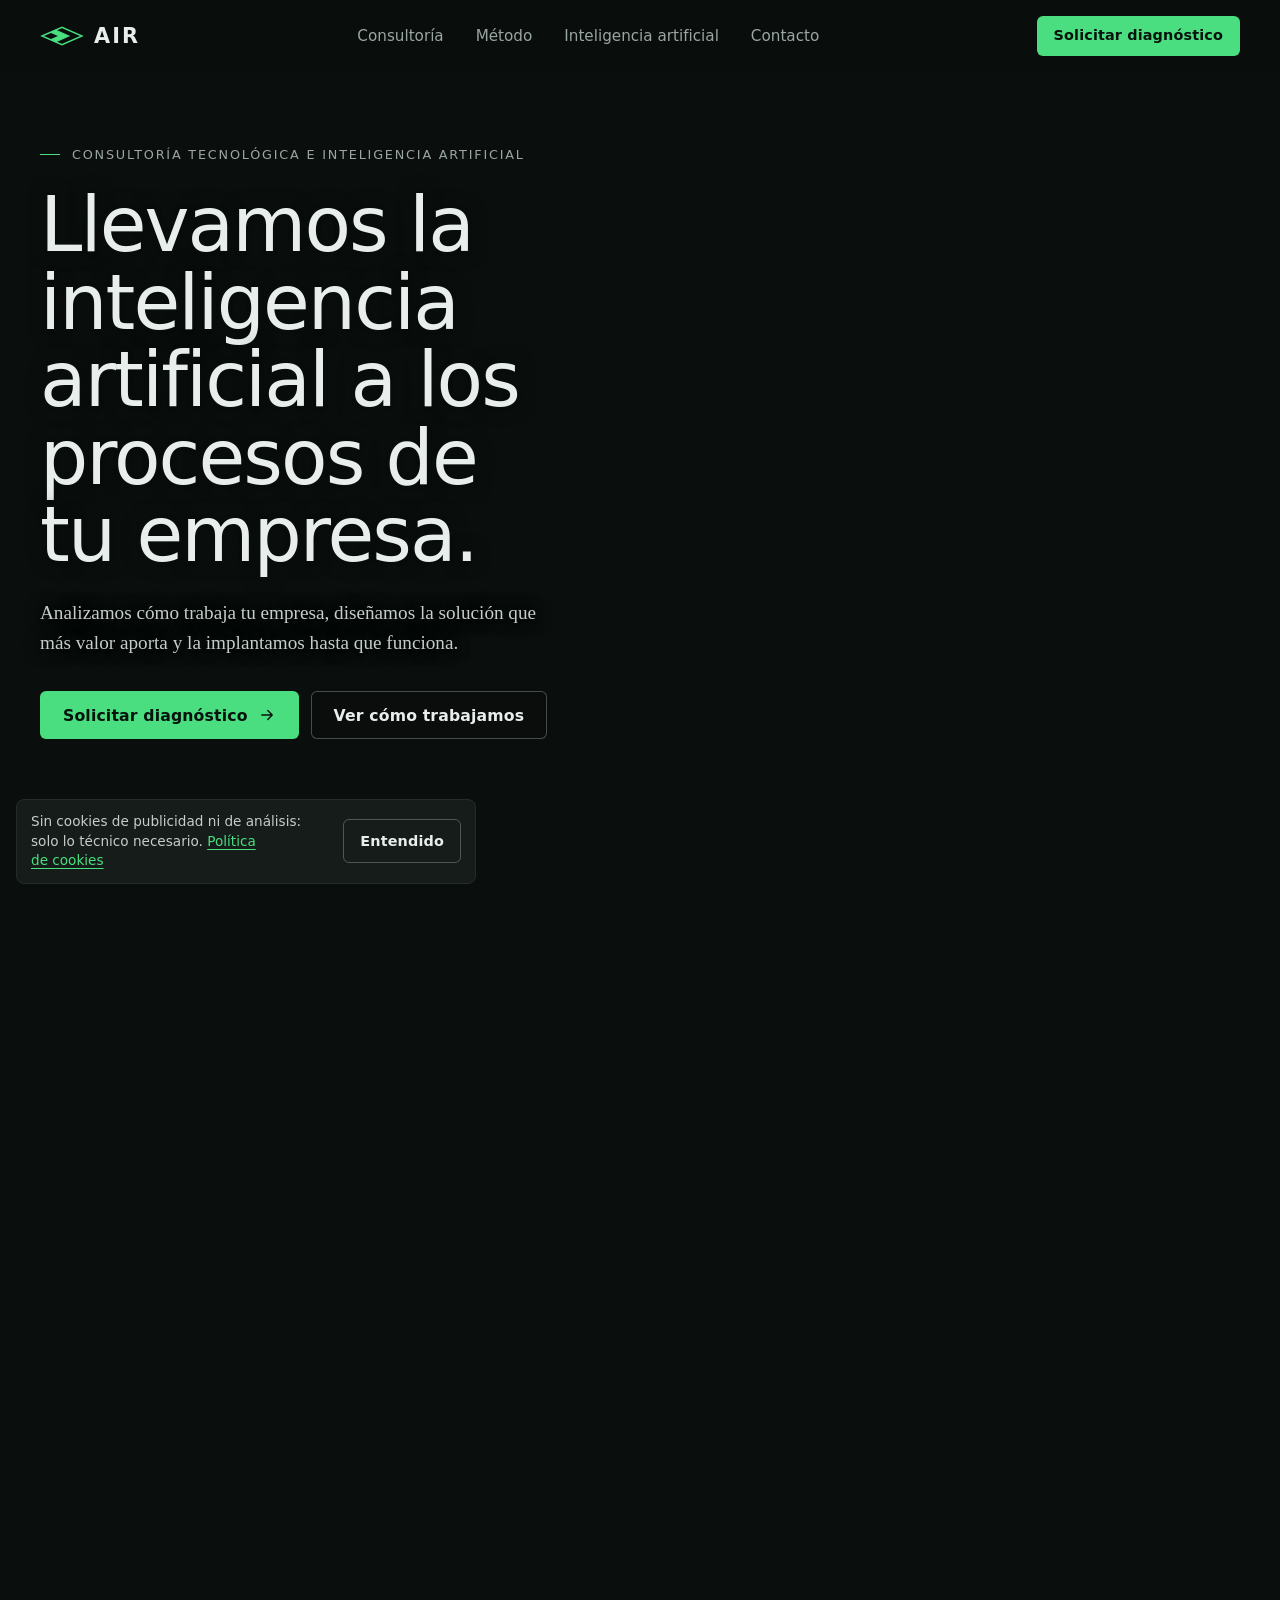
==== commit 38cf9e69: "Repaso de diseño: portada de fondo en móvil, paneles y radios unificados, zonas táctiles, sección ac" ====
--- a/index.html
+++ b/index.html
@@ -164,8 +164,8 @@
                 la nube que ya usas.</li>
               <li><strong>Gobierno del dato y seguridad.</strong> Control de accesos, trazabilidad y cumplimiento del
                 RGPD y del Reglamento europeo de IA.</li>
-              <li><strong>Con tu equipo de IT.</strong> Documentación y transferencia de conocimiento para que la
-                solución sea vuestra.</li>
+              <li><strong>Con tu equipo de IT.</strong> Documentación y transferencia de conocimiento para que tu
+                equipo pueda mantener y hacer crecer la solución.</li>
             </ul>
           </div>
 
@@ -303,13 +303,13 @@
                   <p class="demo-title">Bandeja de entrada <span>· análisis automático</span></p>
                   <div class="nlp">
                     <article class="mail">
-                      <p class="mail-meta"><span>De</span> compras@cliente-ejemplo.es</p>
+                      <p class="mail-meta"><span>De</span> compras@mecanizados-eira.es</p>
                       <p class="mail-meta"><span>Asunto</span> Pedido urgente ref. PX-2048</p>
                       <p class="mail-body">Buenos días: necesitamos <span class="ent" data-kind="cantidad">400 unidades</span>
                         del <span class="ent" data-kind="producto">soporte X200</span> antes del <span class="ent"
                           data-kind="fecha">viernes 27</span>. El importe acordado es de <span class="ent"
                           data-kind="importe">3.180,00 €</span>. Un saludo, <span class="ent"
-                          data-kind="cliente">Industrias Ejemplo</span>.</p>
+                          data-kind="cliente">Mecanizados Eira</span>.</p>
                     </article>
                     <div class="nlp-out">
                       <p class="out-title">Resultado</p>
@@ -464,7 +464,7 @@
                           class="node-sub">Cliente informado</span></li>
                     </ol>
                     <ol class="flow-log">
-                      <li><span>09:14:02</span> correo recibido de compras@cliente-ejemplo.es</li>
+                      <li><span>09:14:02</span> correo recibido de compras@mecanizados-eira.es</li>
                       <li><span>09:14:03</span> intención: pedido · urgencia: alta</li>
                       <li><span>09:14:05</span> erp.crear_pedido(cliente=C-118, líneas=3)</li>
                       <li><span>09:14:05</span> importe superior a 3.000 € · se solicita aprobación</li>
@@ -547,6 +547,7 @@
                 <div class="demo-stage" aria-hidden="true">
                   <p class="demo-title">Entrada de documentos <span>· llega por email en PDF</span></p>
                   <div class="docs">
+                    <div class="doc-viewer">
                     <article class="albaran">
                       <header class="alb-head">
                         <div class="alb-from">
@@ -583,6 +584,7 @@
                       </dl>
                       <footer class="alb-sign"><span>Recibí conforme</span><span>Página 1 de 1</span></footer>
                     </article>
+                    </div>
                     <div class="erp">
                       <p class="erp-head"><b>Entradas de material</b><span>Octubre 2026</span></p>
                       <table class="erp-table">
--- a/assets/css/main.css
+++ b/assets/css/main.css
@@ -44,7 +44,12 @@
 
   --max: 1200px;
   --gutter: 20px;
+  /* Radios: marcas mínimas · etiquetas · controles · tarjetas y paneles · contenedores grandes */
+  --r-xs: 3px;
+  --r-sm: 4px;
   --radius: 6px;
+  --r-lg: 8px;
+  --r-xl: 12px;
   --header-h: 72px;
   --ease: cubic-bezier(.2, .7, .2, 1);
 }
@@ -84,6 +89,7 @@
 }
 
 p, ul, ol, dl, dd, figure { margin: 0; }
+p { text-wrap: pretty; }
 ul, ol { padding: 0; list-style: none; }
 img, svg, canvas, picture { display: block; max-width: 100%; }
 img { height: auto; }
@@ -173,8 +179,10 @@
   letter-spacing: .01em;
   text-decoration: none;
   white-space: nowrap;
-  transition: background-color .2s ease, border-color .2s ease, color .2s ease;
-}
+  transition: background-color .2s ease, border-color .2s ease, color .2s ease, transform .1s ease;
+}
+
+.btn:active { transform: translateY(1px); }
 
 .btn svg { width: 18px; height: 18px; flex: none; transition: transform .25s var(--ease); }
 .btn:hover svg { transform: translateX(3px); }
@@ -215,6 +223,7 @@
   display: inline-flex;
   align-items: center;
   gap: 10px;
+  min-height: 44px;
   color: var(--text);
   text-decoration: none;
 }
@@ -225,7 +234,8 @@
 .nav-links { display: none; gap: 4px; }
 
 .nav-links a {
-  padding: 8px 14px;
+  position: relative;
+  padding: 11px 14px;
   border-radius: var(--radius);
   color: var(--muted);
   font: 500 .95rem var(--f-display);
@@ -233,7 +243,21 @@
   transition: color .2s ease;
 }
 
-.nav-links a:hover { color: var(--text); }
+.nav-links a:hover,
+.nav-links a[aria-current] { color: var(--text); }
+
+.nav-links a[aria-current]::after {
+  content: "";
+  position: absolute;
+  left: 14px;
+  right: 14px;
+  bottom: 4px;
+  height: 2px;
+  border-radius: 1px;
+  background: var(--green);
+}
+
+.mobile-menu a[aria-current] { color: var(--green); }
 
 .nav-actions { display: flex; align-items: center; gap: 10px; }
 .nav-cta { display: none; }
@@ -338,17 +362,28 @@
 .hero-field { width: 100%; height: 100%; opacity: 0; transition: opacity 1.4s ease; }
 .hero-field[data-state] { opacity: 1; }
 
-/* En móvil y tableta el campo ocupa una banda propia bajo el texto */
+/* El campo hace de fondo del texto. En móvil y tableta, un velo uniforme mantiene la lectura */
 .hero-visual::after {
   content: "";
   position: absolute;
   inset: 0;
   background:
-    linear-gradient(180deg, rgba(10, 14, 13, .96) 0%, rgba(10, 14, 13, .9) 58%, rgba(10, 14, 13, .15) 74%, rgba(10, 14, 13, .3) 90%, rgba(10, 14, 13, .95) 100%);
+    linear-gradient(180deg, rgba(10, 14, 13, .55) 0%, rgba(10, 14, 13, .3) 45%, rgba(10, 14, 13, .4) 80%, rgba(10, 14, 13, .9) 100%);
   pointer-events: none;
 }
 
-.hero-inner { padding-top: clamp(40px, 7vh, 112px); padding-bottom: 220px; }
+/* En móvil y tableta la portada mide lo que su contenido: sin hueco vacío bajo los botones */
+@media (max-width: 959px) {
+  .hero { min-height: 0; }
+}
+
+.hero-inner { padding-top: clamp(40px, 7vh, 112px); padding-bottom: 64px; }
+
+/* Halo oscuro muy suave para separar el texto de la malla */
+.hero-copy h1,
+.hero-lead { text-shadow: 0 0 18px rgba(10, 14, 13, .9), 0 0 4px rgba(10, 14, 13, .7); }
+.hero .btn--ghost { background: rgba(10, 14, 13, .7); }
+.hero .btn--ghost:hover { background: rgba(21, 28, 25, .9); }
 .hero-copy { max-width: 720px; }
 .hero-copy .label { margin-bottom: 24px; }
 
@@ -388,12 +423,6 @@
 @media (min-width: 960px) {
   .hero-inner { padding-bottom: 48px; }
 
-  /* El campo pasa por detrás del texto: un halo oscuro muy suave lo separa de la malla */
-  .hero-copy h1,
-  .hero-lead { text-shadow: 0 0 18px rgba(10, 14, 13, .9), 0 0 4px rgba(10, 14, 13, .7); }
-  .hero .btn--ghost { background: rgba(10, 14, 13, .7); }
-  .hero .btn--ghost:hover { background: rgba(21, 28, 25, .9); }
-
   .hero-visual::after {
     background:
       linear-gradient(90deg, rgba(10, 14, 13, .86) 0%, rgba(10, 14, 13, .6) 28%, rgba(10, 14, 13, .22) 48%, rgba(10, 14, 13, 0) 64%),
@@ -410,14 +439,14 @@
   margin-bottom: 44px;
   background: var(--surface);
   border: 1px solid var(--line);
-  border-radius: 8px;
+  border-radius: var(--r-lg);
 }
 
 .segmented [role="tab"] {
   min-height: 44px;
   padding: 10px 22px;
   border: 0;
-  border-radius: 5px;
+  border-radius: var(--r-sm);
   background: transparent;
   color: var(--muted);
   font: 500 1rem var(--f-display);
@@ -523,7 +552,7 @@
   border: 1px solid currentColor;
   border-radius: 99px;
   color: var(--green-dark);
-  font: 600 .72rem/1.2 var(--f-display);
+  font: 600 .76rem/1.2 var(--f-display);
   letter-spacing: .12em;
   text-transform: uppercase;
 }
@@ -585,6 +614,11 @@
 }
 
 .ai-tabs::-webkit-scrollbar { display: none; }
+
+@media (max-width: 959px) {
+  .ai-tabs { -webkit-mask-image: linear-gradient(90deg, #000 calc(100% - 56px), transparent); mask-image: linear-gradient(90deg, #000 calc(100% - 56px), transparent); }
+  .ai-tabs.is-end { -webkit-mask-image: none; mask-image: none; }
+}
 
 .ai-tabs [role="tab"] {
   flex: none;
@@ -624,9 +658,9 @@
 .chips li {
   padding: 5px 10px;
   border: 1px solid var(--line);
-  border-radius: 4px;
+  border-radius: var(--r-sm);
   color: var(--muted);
-  font: 400 .74rem/1.3 var(--f-mono);
+  font: 400 .76rem/1.3 var(--f-mono);
 }
 
 @media (min-width: 960px) {
@@ -676,7 +710,7 @@
   background-image: radial-gradient(rgba(154, 166, 161, .07) 1px, transparent 1px);
   background-size: 16px 16px;
   border: 1px solid var(--line);
-  border-radius: 10px;
+  border-radius: var(--r-xl);
   overflow: hidden;
 }
 
@@ -690,7 +724,7 @@
   border: 1px solid var(--line);
   border-radius: 99px;
   color: var(--muted);
-  font: 500 .66rem/1 var(--f-mono);
+  font: 500 .75rem/1 var(--f-mono);
   letter-spacing: .08em;
   text-transform: uppercase;
 }
@@ -752,7 +786,7 @@
   padding: 14px 16px;
   background: var(--bg);
   border: 1px solid var(--line);
-  border-radius: 8px;
+  border-radius: var(--r-lg);
 }
 
 .mail-meta { color: var(--muted); font: 400 .74rem/1.6 var(--f-mono); overflow-wrap: anywhere; }
@@ -762,7 +796,7 @@
 .ent {
   position: relative;
   padding: 1px 2px;
-  border-radius: 3px;
+  border-radius: var(--r-xs);
   transition: background-color .4s ease, box-shadow .4s ease, color .4s ease;
 }
 
@@ -788,7 +822,7 @@
   padding: 14px 16px;
   background: var(--surface-2);
   border: 1px solid var(--line);
-  border-radius: 8px;
+  border-radius: var(--r-lg);
 }
 
 .nlp-tags { display: grid; gap: 10px; margin-top: 12px; }
@@ -821,7 +855,7 @@
   padding: 12px 16px;
   background: var(--bg);
   border: 1px solid var(--line);
-  border-radius: 8px;
+  border-radius: var(--r-lg);
 }
 
 .rag-q-text { min-height: 1.4em; margin-top: 6px; color: var(--text); font: 500 1rem/1.4 var(--f-display); }
@@ -847,7 +881,7 @@
   padding: 10px 12px;
   background: var(--surface-2);
   border: 1px solid var(--line);
-  border-radius: 6px;
+  border-radius: var(--r-lg);
   transition: opacity .4s ease, border-color .4s ease;
 }
 
@@ -870,12 +904,19 @@
 
 /* Visión artificial */
 /* La foto y la capa SVG comparten proporción (1264 × 585), así que las etiquetas se colocan en % */
+.vision {
+  padding: 12px;
+  background: var(--surface-2);
+  border: 1px solid var(--line);
+  border-radius: var(--r-lg);
+}
+
 .vision-frame {
   position: relative;
   aspect-ratio: 1264 / 585;
   overflow: hidden;
   background: #2A2E2C;
-  border-radius: 8px;
+  border-radius: var(--r-lg);
 }
 
 .vision-frame picture,
@@ -902,7 +943,7 @@
   position: absolute;
   z-index: 1;
   padding: 2px 6px;
-  border-radius: 3px;
+  border-radius: var(--r-xs);
   background: var(--green-dark);
   color: #FFFFFF;
   font: 500 .68rem/1.3 var(--f-mono);
@@ -951,6 +992,7 @@
   flex-wrap: wrap;
   gap: 6px 20px;
   margin-top: 12px;
+  padding-inline: 2px;
   color: var(--muted);
   font: 400 .74rem/1.5 var(--f-mono);
 }
@@ -1022,7 +1064,7 @@
   padding: 12px 14px;
   background: var(--bg);
   border: 1px solid var(--line);
-  border-radius: 8px;
+  border-radius: var(--r-lg);
   color: var(--text-2);
   font: 400 .72rem/1.65 var(--f-mono);
 }
@@ -1083,12 +1125,20 @@
 /* Documentos: un albarán con aspecto de documento real y un ERP sobrio */
 .docs { display: grid; gap: 18px; }
 
+/* El albarán se apoya en un panel como el de «Tareas detectadas» */
+.doc-viewer {
+  padding: 16px;
+  background: var(--surface-2);
+  border: 1px solid var(--line);
+  border-radius: var(--r-lg);
+}
+
 .albaran {
   padding: 18px 20px 14px;
   background: #FFFFFF;
   color: #1B1F1D;
-  border-radius: 2px;
-  box-shadow: 0 1px 2px rgba(0, 0, 0, .3), 0 14px 32px rgba(0, 0, 0, .35);
+  border-radius: var(--r-lg);
+  box-shadow: 0 1px 2px rgba(0, 0, 0, .25), 0 8px 20px rgba(0, 0, 0, .25);
   font: 400 .64rem/1.45 Arial, "Helvetica Neue", Helvetica, sans-serif;
   font-variant-numeric: tabular-nums;
 }
@@ -1130,10 +1180,10 @@
 }
 
 /* Campos detectados: un recuadro fino, como en las herramientas de lectura de documentos */
-.albaran [data-f] { border-radius: 2px; transition: box-shadow .3s ease, background-color .3s ease; }
+.albaran [data-f] { border-radius: var(--r-xs); transition: box-shadow .3s ease, background-color .3s ease; }
 .albaran [data-f].on { background: rgba(23, 115, 74, .07); box-shadow: 0 0 0 1.5px #17734A; }
 
-.erp { overflow: hidden; background: var(--bg); border: 1px solid var(--line); border-radius: 8px; }
+.erp { overflow: hidden; background: var(--bg); border: 1px solid var(--line); border-radius: var(--r-lg); }
 
 .erp-head {
   display: flex;
@@ -1189,6 +1239,7 @@
 .erp-status.is-ok .s-ok { display: inline; }
 
 @media (max-width: 599px) {
+  .doc-viewer { padding: 10px; }
   .alb-price { display: none; }
   .alb-head { flex-direction: column; gap: 10px; }
   .alb-title { text-align: left; }
@@ -1214,7 +1265,7 @@
   overflow: hidden;
   background: var(--bg);
   border: 1px solid var(--line);
-  border-radius: 8px;
+  border-radius: var(--r-lg);
 }
 
 .wave { width: 100%; height: 100%; }
@@ -1266,7 +1317,7 @@
   padding: 14px 16px;
   background: var(--surface-2);
   border: 1px solid var(--line);
-  border-radius: 8px;
+  border-radius: var(--r-lg);
 }
 
 .voice-tasks ul { display: grid; gap: 10px; margin-top: 10px; }
@@ -1358,7 +1409,7 @@
   padding: 28px;
   background: var(--paper-card);
   border: 1px solid var(--paper-line);
-  border-radius: 8px;
+  border-radius: var(--r-lg);
 }
 
 .guarantee h3 { font-size: 1.25rem; line-height: 1.25; margin-bottom: 10px; color: var(--ink); }
@@ -1370,7 +1421,7 @@
   padding: 5px 10px;
   background: var(--paper);
   border: 1px solid var(--paper-line);
-  border-radius: 4px;
+  border-radius: var(--r-sm);
   color: var(--ink);
   font: 400 .76rem/1.3 var(--f-mono);
 }
@@ -1406,8 +1457,16 @@
 }
 
 .contact-list dd { font: 400 1.08rem/1.5 var(--f-display); color: var(--text); }
-.contact-list a { text-decoration: none; border-bottom: 1px solid var(--line-strong); transition: border-color .2s ease, color .2s ease; }
-.contact-list a:hover { color: var(--green); border-color: var(--green); }
+.contact-list a {
+  display: inline-block;
+  padding-block: 11px;
+  margin-block: -11px;
+  text-decoration: underline 1px var(--line-strong);
+  text-underline-offset: 5px;
+  transition: text-decoration-color .2s ease, color .2s ease;
+}
+
+.contact-list a:hover { color: var(--green); text-decoration-color: var(--green); }
 
 @media (min-width: 560px) {
   .contact-list > div { grid-template-columns: 120px minmax(0, 1fr); gap: 16px; align-items: baseline; }
@@ -1422,7 +1481,7 @@
   padding: 28px 22px;
   background: var(--surface);
   border: 1px solid var(--line);
-  border-radius: 12px;
+  border-radius: var(--r-xl);
 }
 
 .form h3 { font-size: 1.5rem; }
@@ -1507,17 +1566,18 @@
 }
 
 .footer-grid { display: grid; gap: 36px; }
-.footer-brand p { margin-top: 16px; max-width: 34ch; }
+.footer-brand p { margin-top: 8px; max-width: 34ch; }
 
 .footer-title {
-  margin-bottom: 14px;
+  margin-bottom: 4px;
   font: 500 .75rem/1.4 var(--f-display);
   letter-spacing: .14em;
   text-transform: uppercase;
   color: var(--text);
 }
 
-.site-footer ul { display: grid; gap: 8px; }
+.site-footer ul { display: grid; gap: 0; }
+.site-footer li a { display: inline-block; padding-block: 10px; }
 .site-footer a { text-decoration: none; transition: color .2s ease; }
 .site-footer a:hover { color: var(--green); }
 
@@ -1610,12 +1670,13 @@
   padding: 12px 14px;
   background: var(--surface-2);
   border: 1px solid var(--line);
-  border-radius: 8px;
+  border-radius: var(--r-lg);
   color: var(--text-2);
   font: 400 .85rem/1.45 var(--f-display);
 }
 
 .cookie a { color: var(--green); }
+.cookie .btn { min-height: 44px; }
 
 /* ── Aparición al hacer scroll ── */
 .js [data-reveal] {
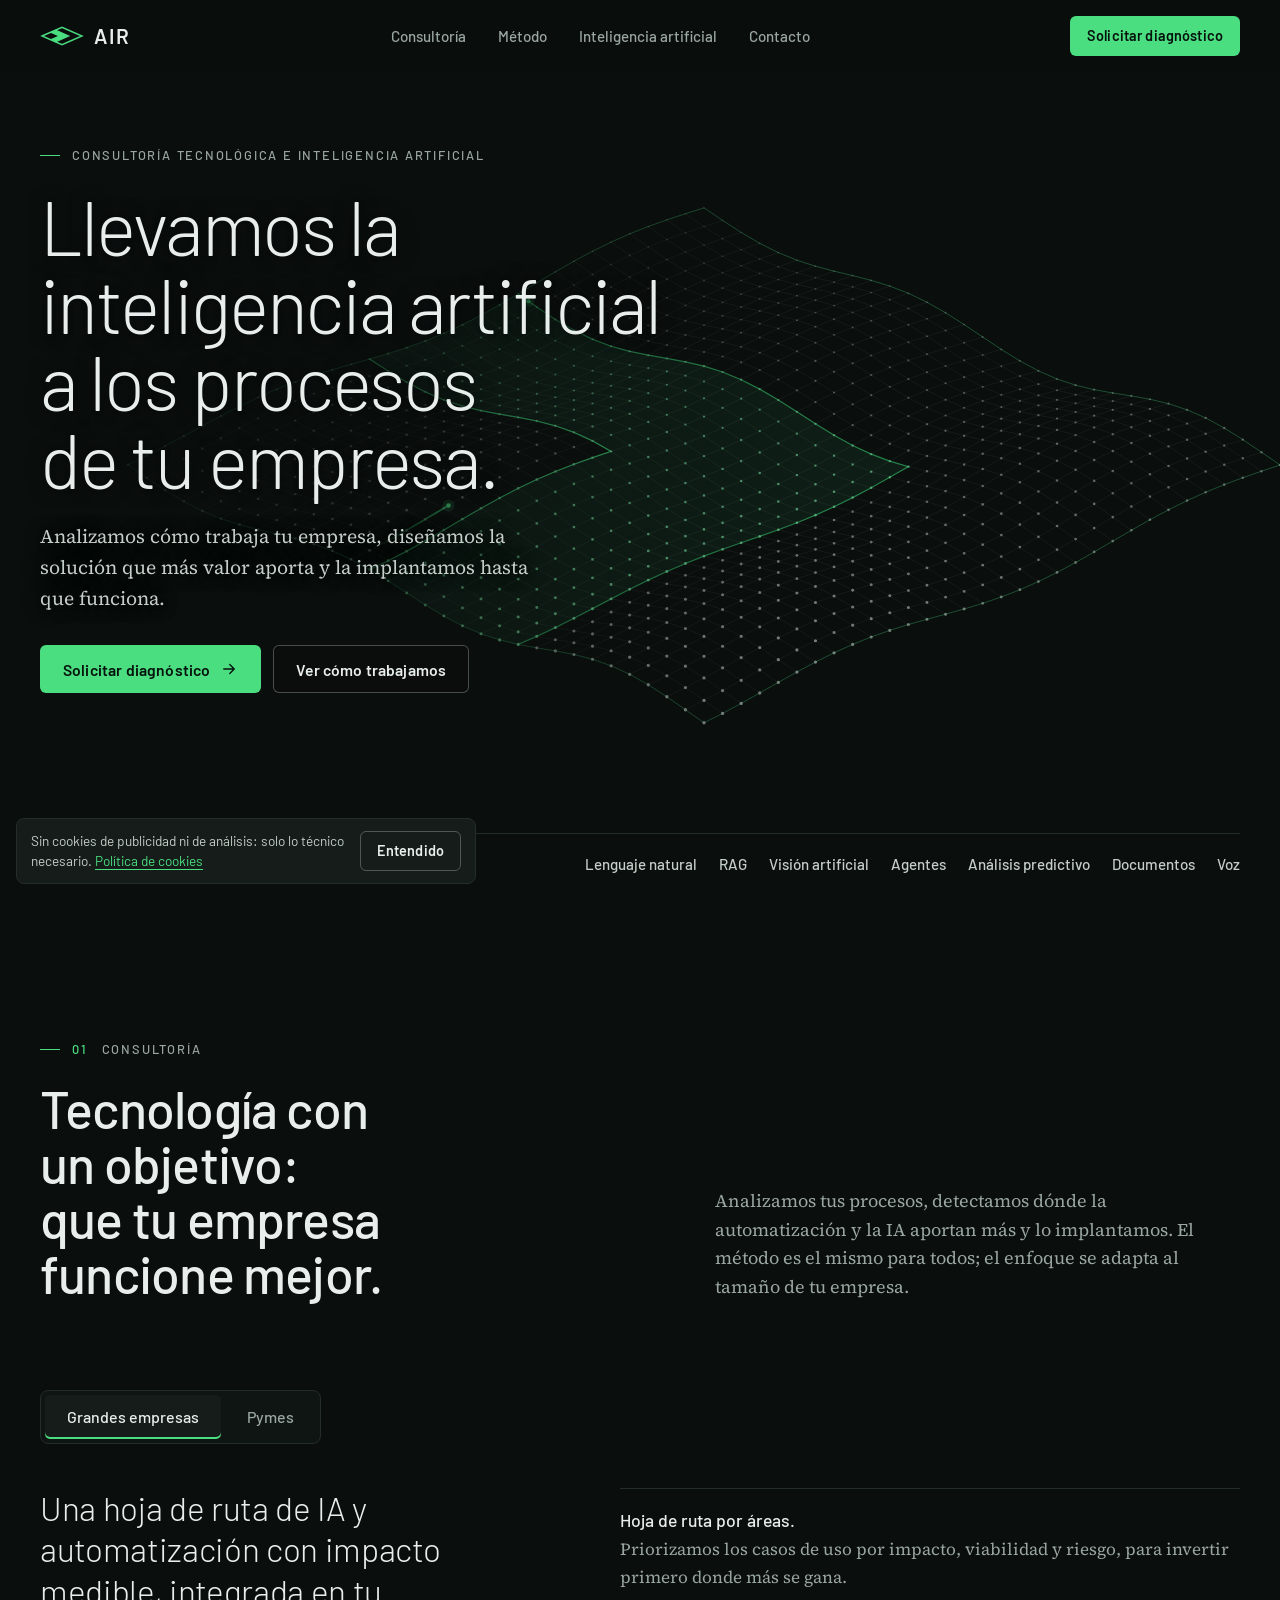
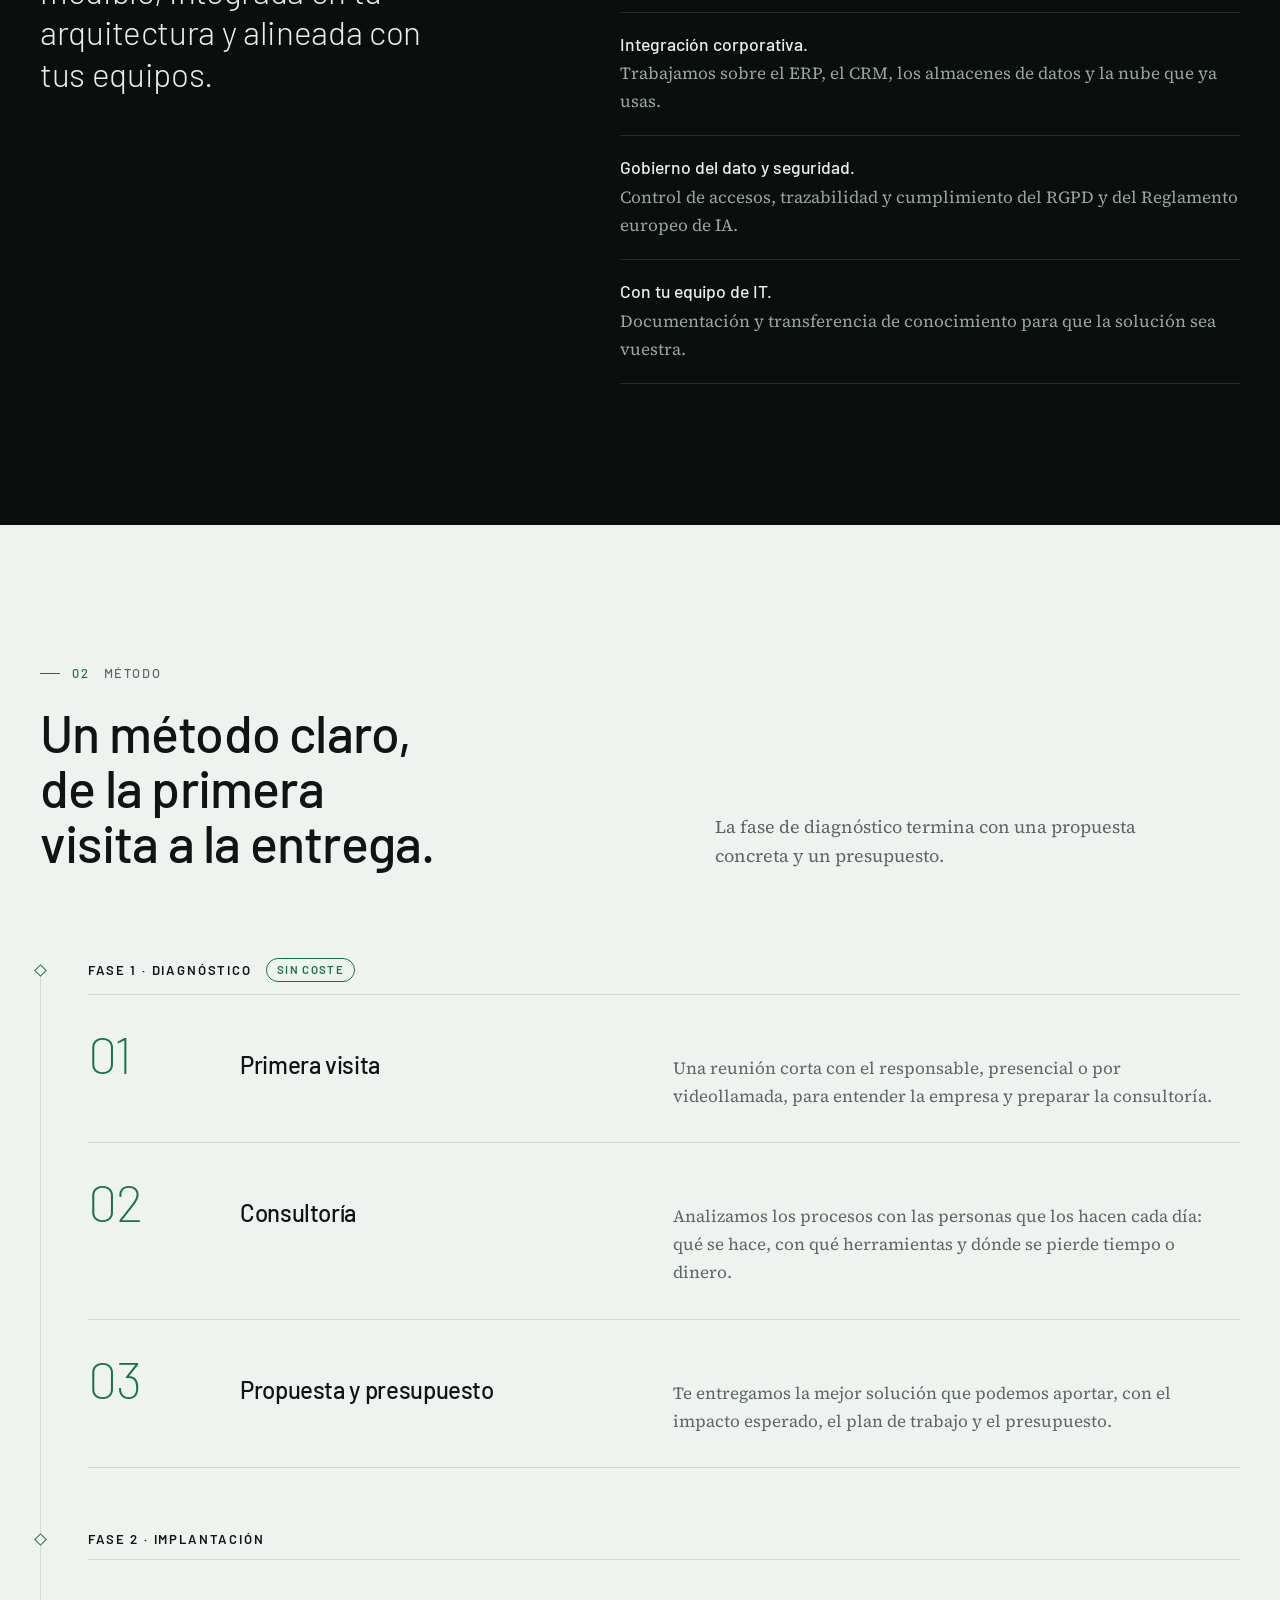
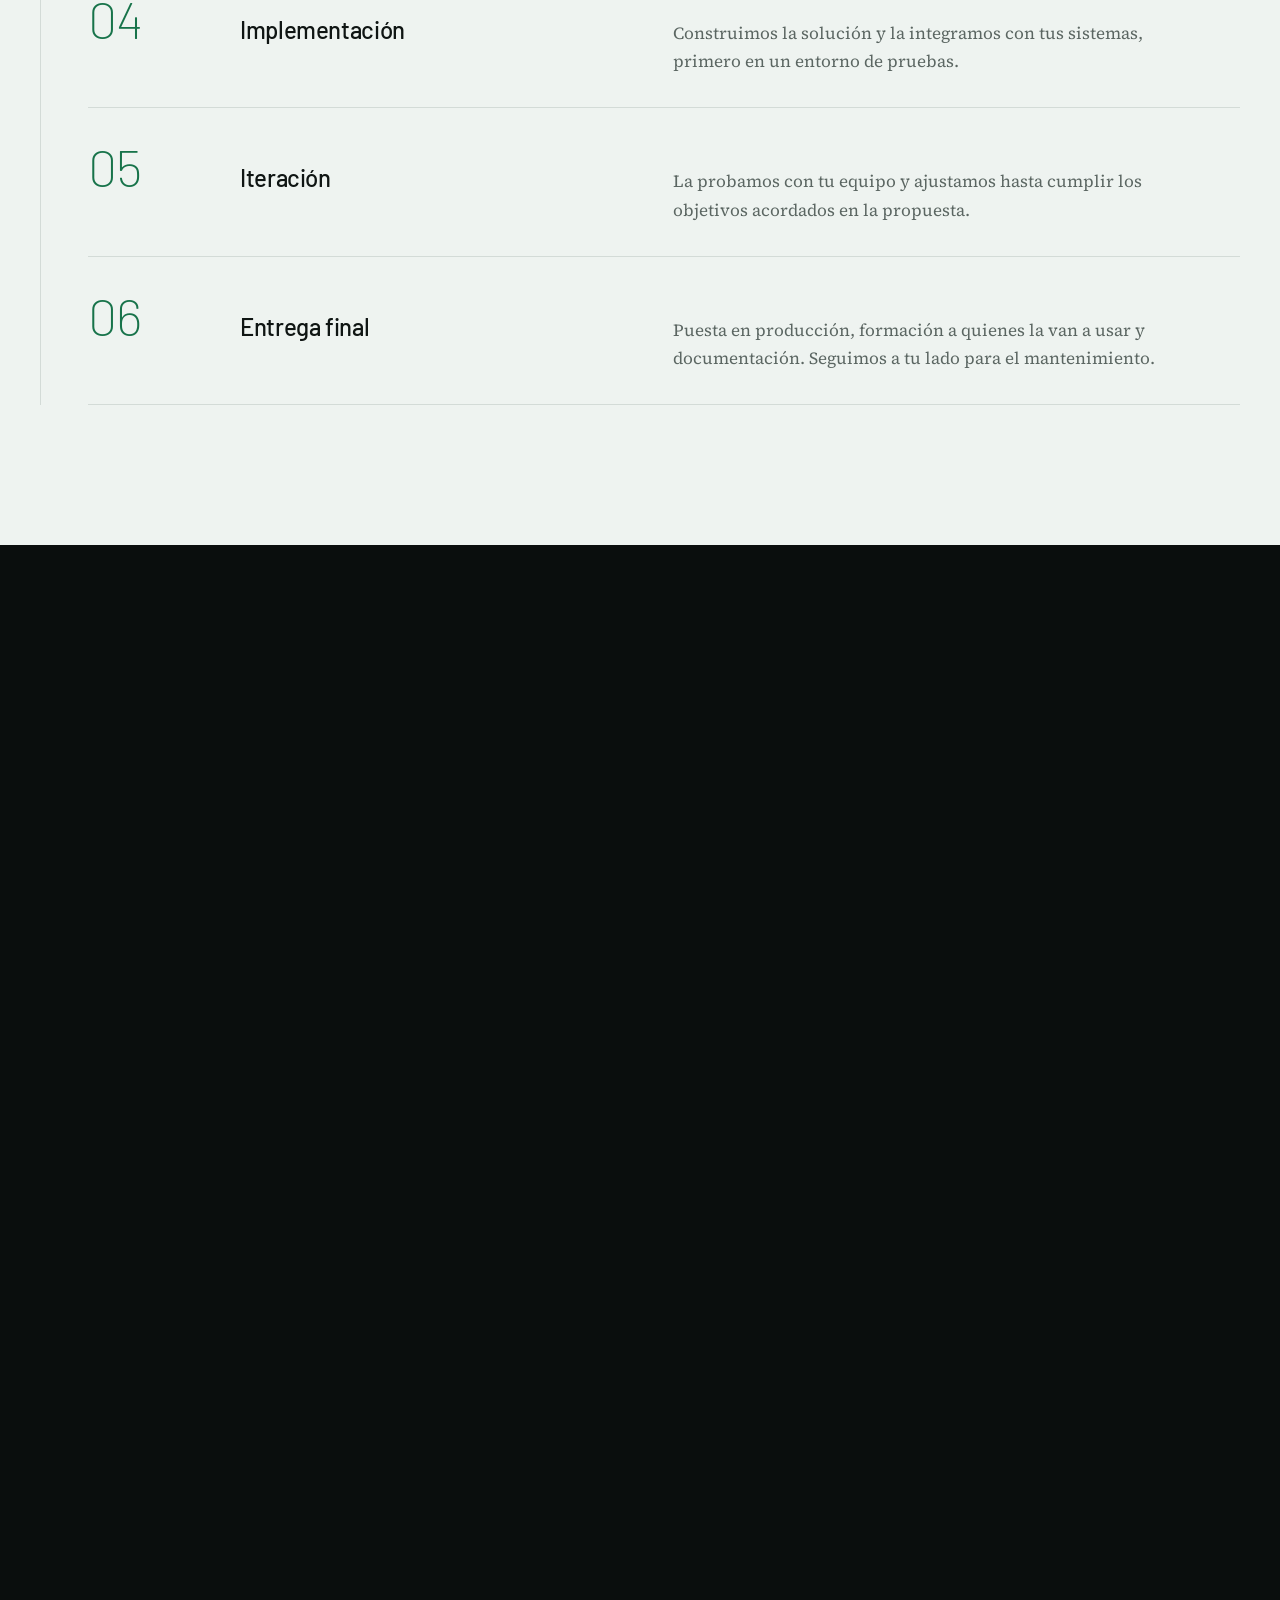
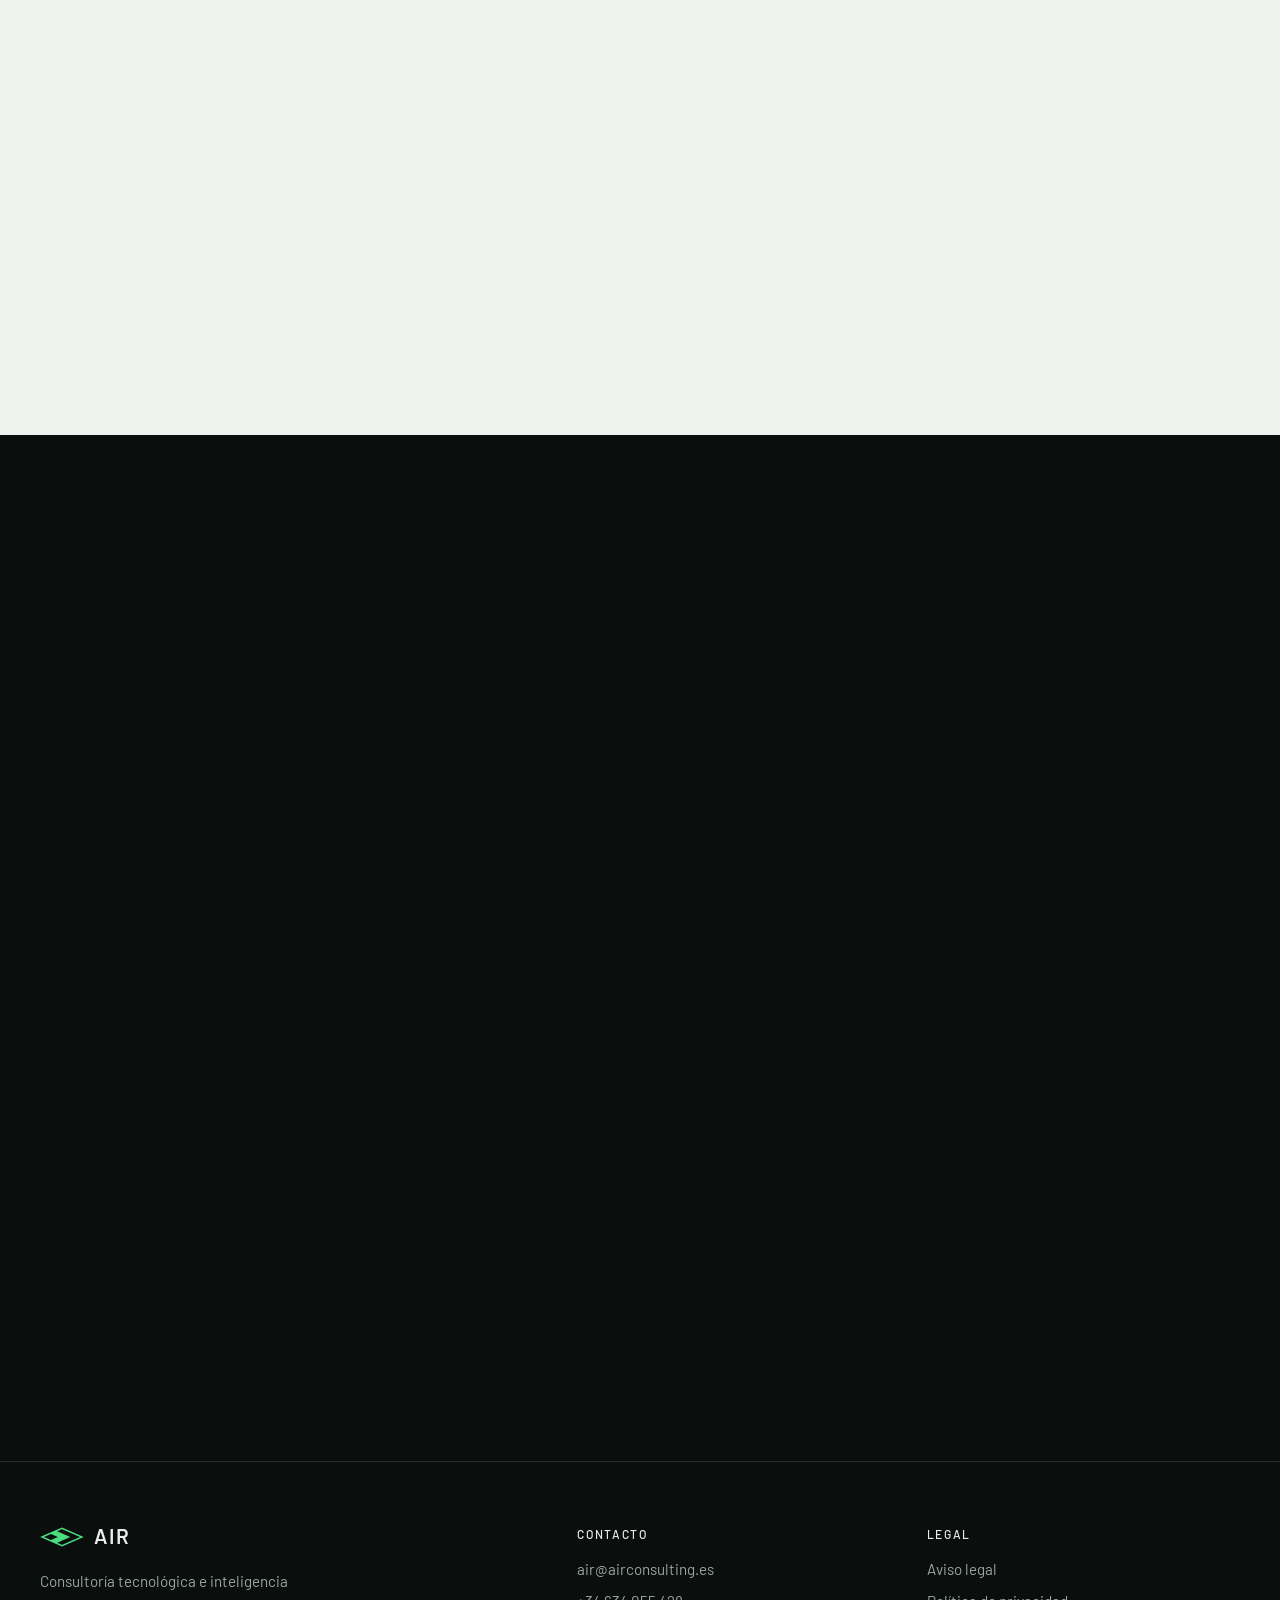
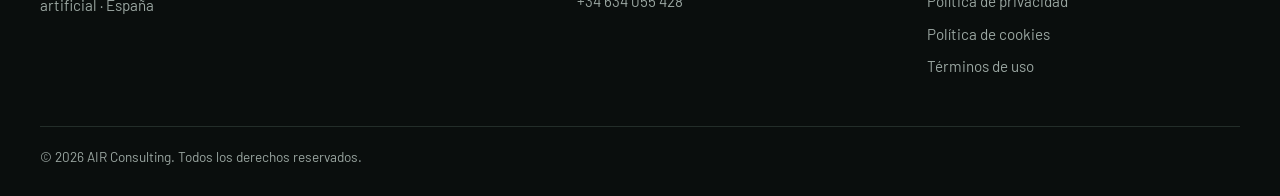
==== commit cb0e06ec: "Recuperar la fusión de rediseno-ia" ====
--- a/index.html
+++ b/index.html
@@ -133,7 +133,18 @@
             <a class="btn btn--ghost" href="#metodo">Ver cómo trabajamos</a>
           </div>        </div>
       </div>
-
+      <div class="wrap hero-foot rule-top">
+        <p class="hero-foot-title">Áreas de experiencia</p>
+        <ul class="hero-areas">
+          <li>Lenguaje natural</li>
+          <li>RAG</li>
+          <li>Visión artificial</li>
+          <li>Agentes</li>
+          <li>Análisis predictivo</li>
+          <li>Documentos</li>
+          <li>Voz</li>
+        </ul>
+      </div>
     </section>
 
     <!-- CONSULTORÍA -->
@@ -164,8 +175,8 @@
                 la nube que ya usas.</li>
               <li><strong>Gobierno del dato y seguridad.</strong> Control de accesos, trazabilidad y cumplimiento del
                 RGPD y del Reglamento europeo de IA.</li>
-              <li><strong>Con tu equipo de IT.</strong> Documentación y transferencia de conocimiento para que tu
-                equipo pueda mantener y hacer crecer la solución.</li>
+              <li><strong>Con tu equipo de IT.</strong> Documentación y transferencia de conocimiento para que la
+                solución sea vuestra.</li>
             </ul>
           </div>
 
@@ -303,13 +314,13 @@
                   <p class="demo-title">Bandeja de entrada <span>· análisis automático</span></p>
                   <div class="nlp">
                     <article class="mail">
-                      <p class="mail-meta"><span>De</span> compras@mecanizados-eira.es</p>
+                      <p class="mail-meta"><span>De</span> compras@cliente-ejemplo.es</p>
                       <p class="mail-meta"><span>Asunto</span> Pedido urgente ref. PX-2048</p>
                       <p class="mail-body">Buenos días: necesitamos <span class="ent" data-kind="cantidad">400 unidades</span>
                         del <span class="ent" data-kind="producto">soporte X200</span> antes del <span class="ent"
                           data-kind="fecha">viernes 27</span>. El importe acordado es de <span class="ent"
                           data-kind="importe">3.180,00 €</span>. Un saludo, <span class="ent"
-                          data-kind="cliente">Mecanizados Eira</span>.</p>
+                          data-kind="cliente">Industrias Ejemplo</span>.</p>
                     </article>
                     <div class="nlp-out">
                       <p class="out-title">Resultado</p>
@@ -464,7 +475,7 @@
                           class="node-sub">Cliente informado</span></li>
                     </ol>
                     <ol class="flow-log">
-                      <li><span>09:14:02</span> correo recibido de compras@mecanizados-eira.es</li>
+                      <li><span>09:14:02</span> correo recibido de compras@cliente-ejemplo.es</li>
                       <li><span>09:14:03</span> intención: pedido · urgencia: alta</li>
                       <li><span>09:14:05</span> erp.crear_pedido(cliente=C-118, líneas=3)</li>
                       <li><span>09:14:05</span> importe superior a 3.000 € · se solicita aprobación</li>
@@ -547,7 +558,6 @@
                 <div class="demo-stage" aria-hidden="true">
                   <p class="demo-title">Entrada de documentos <span>· llega por email en PDF</span></p>
                   <div class="docs">
-                    <div class="doc-viewer">
                     <article class="albaran">
                       <header class="alb-head">
                         <div class="alb-from">
@@ -584,7 +594,6 @@
                       </dl>
                       <footer class="alb-sign"><span>Recibí conforme</span><span>Página 1 de 1</span></footer>
                     </article>
-                    </div>
                     <div class="erp">
                       <p class="erp-head"><b>Entradas de material</b><span>Octubre 2026</span></p>
                       <table class="erp-table">
--- a/assets/css/main.css
+++ b/assets/css/main.css
@@ -44,12 +44,7 @@
 
   --max: 1200px;
   --gutter: 20px;
-  /* Radios: marcas mínimas · etiquetas · controles · tarjetas y paneles · contenedores grandes */
-  --r-xs: 3px;
-  --r-sm: 4px;
   --radius: 6px;
-  --r-lg: 8px;
-  --r-xl: 12px;
   --header-h: 72px;
   --ease: cubic-bezier(.2, .7, .2, 1);
 }
@@ -89,7 +84,6 @@
 }
 
 p, ul, ol, dl, dd, figure { margin: 0; }
-p { text-wrap: pretty; }
 ul, ol { padding: 0; list-style: none; }
 img, svg, canvas, picture { display: block; max-width: 100%; }
 img { height: auto; }
@@ -179,10 +173,8 @@
   letter-spacing: .01em;
   text-decoration: none;
   white-space: nowrap;
-  transition: background-color .2s ease, border-color .2s ease, color .2s ease, transform .1s ease;
-}
-
-.btn:active { transform: translateY(1px); }
+  transition: background-color .2s ease, border-color .2s ease, color .2s ease;
+}
 
 .btn svg { width: 18px; height: 18px; flex: none; transition: transform .25s var(--ease); }
 .btn:hover svg { transform: translateX(3px); }
@@ -223,7 +215,6 @@
   display: inline-flex;
   align-items: center;
   gap: 10px;
-  min-height: 44px;
   color: var(--text);
   text-decoration: none;
 }
@@ -234,8 +225,7 @@
 .nav-links { display: none; gap: 4px; }
 
 .nav-links a {
-  position: relative;
-  padding: 11px 14px;
+  padding: 8px 14px;
   border-radius: var(--radius);
   color: var(--muted);
   font: 500 .95rem var(--f-display);
@@ -243,21 +233,7 @@
   transition: color .2s ease;
 }
 
-.nav-links a:hover,
-.nav-links a[aria-current] { color: var(--text); }
-
-.nav-links a[aria-current]::after {
-  content: "";
-  position: absolute;
-  left: 14px;
-  right: 14px;
-  bottom: 4px;
-  height: 2px;
-  border-radius: 1px;
-  background: var(--green);
-}
-
-.mobile-menu a[aria-current] { color: var(--green); }
+.nav-links a:hover { color: var(--text); }
 
 .nav-actions { display: flex; align-items: center; gap: 10px; }
 .nav-cta { display: none; }
@@ -362,28 +338,17 @@
 .hero-field { width: 100%; height: 100%; opacity: 0; transition: opacity 1.4s ease; }
 .hero-field[data-state] { opacity: 1; }
 
-/* El campo hace de fondo del texto. En móvil y tableta, un velo uniforme mantiene la lectura */
+/* En móvil y tableta el campo ocupa una banda propia bajo el texto */
 .hero-visual::after {
   content: "";
   position: absolute;
   inset: 0;
   background:
-    linear-gradient(180deg, rgba(10, 14, 13, .55) 0%, rgba(10, 14, 13, .3) 45%, rgba(10, 14, 13, .4) 80%, rgba(10, 14, 13, .9) 100%);
+    linear-gradient(180deg, rgba(10, 14, 13, .96) 0%, rgba(10, 14, 13, .9) 58%, rgba(10, 14, 13, .15) 74%, rgba(10, 14, 13, .3) 90%, rgba(10, 14, 13, .95) 100%);
   pointer-events: none;
 }
 
-/* En móvil y tableta la portada mide lo que su contenido: sin hueco vacío bajo los botones */
-@media (max-width: 959px) {
-  .hero { min-height: 0; }
-}
-
-.hero-inner { padding-top: clamp(40px, 7vh, 112px); padding-bottom: 64px; }
-
-/* Halo oscuro muy suave para separar el texto de la malla */
-.hero-copy h1,
-.hero-lead { text-shadow: 0 0 18px rgba(10, 14, 13, .9), 0 0 4px rgba(10, 14, 13, .7); }
-.hero .btn--ghost { background: rgba(10, 14, 13, .7); }
-.hero .btn--ghost:hover { background: rgba(21, 28, 25, .9); }
+.hero-inner { padding-top: clamp(40px, 7vh, 112px); padding-bottom: 220px; }
 .hero-copy { max-width: 720px; }
 .hero-copy .label { margin-bottom: 24px; }
 
@@ -420,8 +385,35 @@
   background: var(--line);
 }
 
+.hero-foot {
+  display: grid;
+  gap: 12px;
+  padding-block: 22px 28px;
+}
+
+.hero-foot-title {
+  font: 500 .75rem var(--f-display);
+  letter-spacing: .14em;
+  text-transform: uppercase;
+  color: var(--muted);
+}
+
+.hero-areas {
+  display: flex;
+  flex-wrap: wrap;
+  gap: 6px 22px;
+  font: 500 .95rem var(--f-display);
+  color: var(--text-2);
+}
+
 @media (min-width: 960px) {
   .hero-inner { padding-bottom: 48px; }
+
+  /* El campo pasa por detrás del texto: un halo oscuro muy suave lo separa de la malla */
+  .hero-copy h1,
+  .hero-lead { text-shadow: 0 0 18px rgba(10, 14, 13, .9), 0 0 4px rgba(10, 14, 13, .7); }
+  .hero .btn--ghost { background: rgba(10, 14, 13, .7); }
+  .hero .btn--ghost:hover { background: rgba(21, 28, 25, .9); }
 
   .hero-visual::after {
     background:
@@ -429,6 +421,8 @@
       linear-gradient(0deg, rgba(10, 14, 13, .95) 0%, rgba(10, 14, 13, 0) 22%);
   }
 
+  .hero-foot { grid-template-columns: auto 1fr; align-items: center; gap: 32px; }
+  .hero-areas { justify-content: flex-end; }
 }
 
 /* ── Consultoría ── */
@@ -439,14 +433,14 @@
   margin-bottom: 44px;
   background: var(--surface);
   border: 1px solid var(--line);
-  border-radius: var(--r-lg);
+  border-radius: 8px;
 }
 
 .segmented [role="tab"] {
   min-height: 44px;
   padding: 10px 22px;
   border: 0;
-  border-radius: var(--r-sm);
+  border-radius: 5px;
   background: transparent;
   color: var(--muted);
   font: 500 1rem var(--f-display);
@@ -552,7 +546,7 @@
   border: 1px solid currentColor;
   border-radius: 99px;
   color: var(--green-dark);
-  font: 600 .76rem/1.2 var(--f-display);
+  font: 600 .72rem/1.2 var(--f-display);
   letter-spacing: .12em;
   text-transform: uppercase;
 }
@@ -614,11 +608,6 @@
 }
 
 .ai-tabs::-webkit-scrollbar { display: none; }
-
-@media (max-width: 959px) {
-  .ai-tabs { -webkit-mask-image: linear-gradient(90deg, #000 calc(100% - 56px), transparent); mask-image: linear-gradient(90deg, #000 calc(100% - 56px), transparent); }
-  .ai-tabs.is-end { -webkit-mask-image: none; mask-image: none; }
-}
 
 .ai-tabs [role="tab"] {
   flex: none;
@@ -658,9 +647,9 @@
 .chips li {
   padding: 5px 10px;
   border: 1px solid var(--line);
-  border-radius: var(--r-sm);
+  border-radius: 4px;
   color: var(--muted);
-  font: 400 .76rem/1.3 var(--f-mono);
+  font: 400 .74rem/1.3 var(--f-mono);
 }
 
 @media (min-width: 960px) {
@@ -710,7 +699,7 @@
   background-image: radial-gradient(rgba(154, 166, 161, .07) 1px, transparent 1px);
   background-size: 16px 16px;
   border: 1px solid var(--line);
-  border-radius: var(--r-xl);
+  border-radius: 10px;
   overflow: hidden;
 }
 
@@ -724,7 +713,7 @@
   border: 1px solid var(--line);
   border-radius: 99px;
   color: var(--muted);
-  font: 500 .75rem/1 var(--f-mono);
+  font: 500 .66rem/1 var(--f-mono);
   letter-spacing: .08em;
   text-transform: uppercase;
 }
@@ -786,7 +775,7 @@
   padding: 14px 16px;
   background: var(--bg);
   border: 1px solid var(--line);
-  border-radius: var(--r-lg);
+  border-radius: 8px;
 }
 
 .mail-meta { color: var(--muted); font: 400 .74rem/1.6 var(--f-mono); overflow-wrap: anywhere; }
@@ -796,7 +785,7 @@
 .ent {
   position: relative;
   padding: 1px 2px;
-  border-radius: var(--r-xs);
+  border-radius: 3px;
   transition: background-color .4s ease, box-shadow .4s ease, color .4s ease;
 }
 
@@ -822,7 +811,7 @@
   padding: 14px 16px;
   background: var(--surface-2);
   border: 1px solid var(--line);
-  border-radius: var(--r-lg);
+  border-radius: 8px;
 }
 
 .nlp-tags { display: grid; gap: 10px; margin-top: 12px; }
@@ -855,7 +844,7 @@
   padding: 12px 16px;
   background: var(--bg);
   border: 1px solid var(--line);
-  border-radius: var(--r-lg);
+  border-radius: 8px;
 }
 
 .rag-q-text { min-height: 1.4em; margin-top: 6px; color: var(--text); font: 500 1rem/1.4 var(--f-display); }
@@ -881,7 +870,7 @@
   padding: 10px 12px;
   background: var(--surface-2);
   border: 1px solid var(--line);
-  border-radius: var(--r-lg);
+  border-radius: 6px;
   transition: opacity .4s ease, border-color .4s ease;
 }
 
@@ -904,19 +893,12 @@
 
 /* Visión artificial */
 /* La foto y la capa SVG comparten proporción (1264 × 585), así que las etiquetas se colocan en % */
-.vision {
-  padding: 12px;
-  background: var(--surface-2);
-  border: 1px solid var(--line);
-  border-radius: var(--r-lg);
-}
-
 .vision-frame {
   position: relative;
   aspect-ratio: 1264 / 585;
   overflow: hidden;
   background: #2A2E2C;
-  border-radius: var(--r-lg);
+  border-radius: 8px;
 }
 
 .vision-frame picture,
@@ -943,7 +925,7 @@
   position: absolute;
   z-index: 1;
   padding: 2px 6px;
-  border-radius: var(--r-xs);
+  border-radius: 3px;
   background: var(--green-dark);
   color: #FFFFFF;
   font: 500 .68rem/1.3 var(--f-mono);
@@ -992,7 +974,6 @@
   flex-wrap: wrap;
   gap: 6px 20px;
   margin-top: 12px;
-  padding-inline: 2px;
   color: var(--muted);
   font: 400 .74rem/1.5 var(--f-mono);
 }
@@ -1064,7 +1045,7 @@
   padding: 12px 14px;
   background: var(--bg);
   border: 1px solid var(--line);
-  border-radius: var(--r-lg);
+  border-radius: 8px;
   color: var(--text-2);
   font: 400 .72rem/1.65 var(--f-mono);
 }
@@ -1125,20 +1106,12 @@
 /* Documentos: un albarán con aspecto de documento real y un ERP sobrio */
 .docs { display: grid; gap: 18px; }
 
-/* El albarán se apoya en un panel como el de «Tareas detectadas» */
-.doc-viewer {
-  padding: 16px;
-  background: var(--surface-2);
-  border: 1px solid var(--line);
-  border-radius: var(--r-lg);
-}
-
 .albaran {
   padding: 18px 20px 14px;
   background: #FFFFFF;
   color: #1B1F1D;
-  border-radius: var(--r-lg);
-  box-shadow: 0 1px 2px rgba(0, 0, 0, .25), 0 8px 20px rgba(0, 0, 0, .25);
+  border-radius: 2px;
+  box-shadow: 0 1px 2px rgba(0, 0, 0, .3), 0 14px 32px rgba(0, 0, 0, .35);
   font: 400 .64rem/1.45 Arial, "Helvetica Neue", Helvetica, sans-serif;
   font-variant-numeric: tabular-nums;
 }
@@ -1180,10 +1153,10 @@
 }
 
 /* Campos detectados: un recuadro fino, como en las herramientas de lectura de documentos */
-.albaran [data-f] { border-radius: var(--r-xs); transition: box-shadow .3s ease, background-color .3s ease; }
+.albaran [data-f] { border-radius: 2px; transition: box-shadow .3s ease, background-color .3s ease; }
 .albaran [data-f].on { background: rgba(23, 115, 74, .07); box-shadow: 0 0 0 1.5px #17734A; }
 
-.erp { overflow: hidden; background: var(--bg); border: 1px solid var(--line); border-radius: var(--r-lg); }
+.erp { overflow: hidden; background: var(--bg); border: 1px solid var(--line); border-radius: 8px; }
 
 .erp-head {
   display: flex;
@@ -1239,7 +1212,6 @@
 .erp-status.is-ok .s-ok { display: inline; }
 
 @media (max-width: 599px) {
-  .doc-viewer { padding: 10px; }
   .alb-price { display: none; }
   .alb-head { flex-direction: column; gap: 10px; }
   .alb-title { text-align: left; }
@@ -1265,7 +1237,7 @@
   overflow: hidden;
   background: var(--bg);
   border: 1px solid var(--line);
-  border-radius: var(--r-lg);
+  border-radius: 8px;
 }
 
 .wave { width: 100%; height: 100%; }
@@ -1317,7 +1289,7 @@
   padding: 14px 16px;
   background: var(--surface-2);
   border: 1px solid var(--line);
-  border-radius: var(--r-lg);
+  border-radius: 8px;
 }
 
 .voice-tasks ul { display: grid; gap: 10px; margin-top: 10px; }
@@ -1409,7 +1381,7 @@
   padding: 28px;
   background: var(--paper-card);
   border: 1px solid var(--paper-line);
-  border-radius: var(--r-lg);
+  border-radius: 8px;
 }
 
 .guarantee h3 { font-size: 1.25rem; line-height: 1.25; margin-bottom: 10px; color: var(--ink); }
@@ -1421,7 +1393,7 @@
   padding: 5px 10px;
   background: var(--paper);
   border: 1px solid var(--paper-line);
-  border-radius: var(--r-sm);
+  border-radius: 4px;
   color: var(--ink);
   font: 400 .76rem/1.3 var(--f-mono);
 }
@@ -1457,16 +1429,8 @@
 }
 
 .contact-list dd { font: 400 1.08rem/1.5 var(--f-display); color: var(--text); }
-.contact-list a {
-  display: inline-block;
-  padding-block: 11px;
-  margin-block: -11px;
-  text-decoration: underline 1px var(--line-strong);
-  text-underline-offset: 5px;
-  transition: text-decoration-color .2s ease, color .2s ease;
-}
-
-.contact-list a:hover { color: var(--green); text-decoration-color: var(--green); }
+.contact-list a { text-decoration: none; border-bottom: 1px solid var(--line-strong); transition: border-color .2s ease, color .2s ease; }
+.contact-list a:hover { color: var(--green); border-color: var(--green); }
 
 @media (min-width: 560px) {
   .contact-list > div { grid-template-columns: 120px minmax(0, 1fr); gap: 16px; align-items: baseline; }
@@ -1481,7 +1445,7 @@
   padding: 28px 22px;
   background: var(--surface);
   border: 1px solid var(--line);
-  border-radius: var(--r-xl);
+  border-radius: 12px;
 }
 
 .form h3 { font-size: 1.5rem; }
@@ -1566,18 +1530,17 @@
 }
 
 .footer-grid { display: grid; gap: 36px; }
-.footer-brand p { margin-top: 8px; max-width: 34ch; }
+.footer-brand p { margin-top: 16px; max-width: 34ch; }
 
 .footer-title {
-  margin-bottom: 4px;
+  margin-bottom: 14px;
   font: 500 .75rem/1.4 var(--f-display);
   letter-spacing: .14em;
   text-transform: uppercase;
   color: var(--text);
 }
 
-.site-footer ul { display: grid; gap: 0; }
-.site-footer li a { display: inline-block; padding-block: 10px; }
+.site-footer ul { display: grid; gap: 8px; }
 .site-footer a { text-decoration: none; transition: color .2s ease; }
 .site-footer a:hover { color: var(--green); }
 
@@ -1670,13 +1633,12 @@
   padding: 12px 14px;
   background: var(--surface-2);
   border: 1px solid var(--line);
-  border-radius: var(--r-lg);
+  border-radius: 8px;
   color: var(--text-2);
   font: 400 .85rem/1.45 var(--f-display);
 }
 
 .cookie a { color: var(--green); }
-.cookie .btn { min-height: 44px; }
 
 /* ── Aparición al hacer scroll ── */
 .js [data-reveal] {
--- a/assets/css/noscript.css
+++ b/assets/css/noscript.css
@@ -0,0 +1,7 @@
+/* Sin JavaScript: se muestran todos los paneles y se ocultan los controles que no funcionarían. */
+[role="tablist"],
+.menu-toggle { display: none !important; }
+
+[role="tabpanel"][hidden] { display: block !important; margin-top: 48px; }
+
+.nav-cta { display: inline-flex !important; }
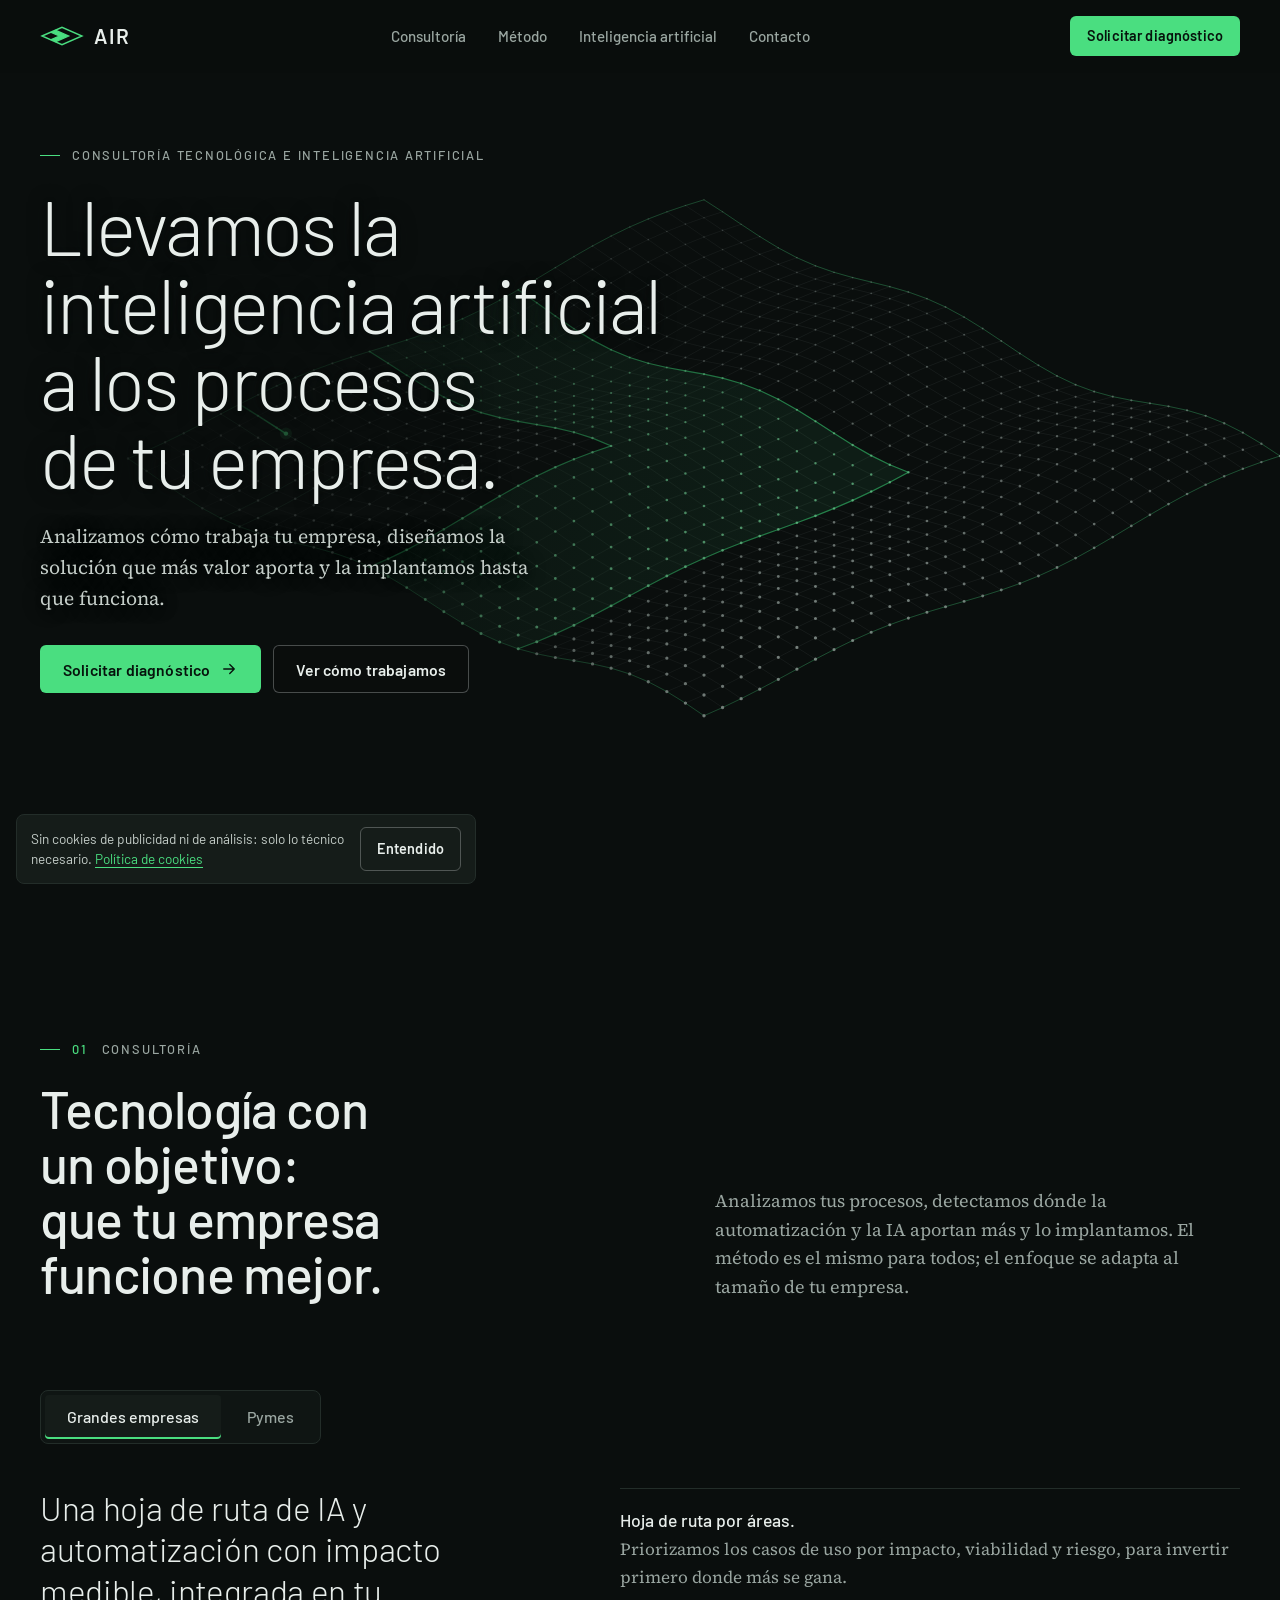
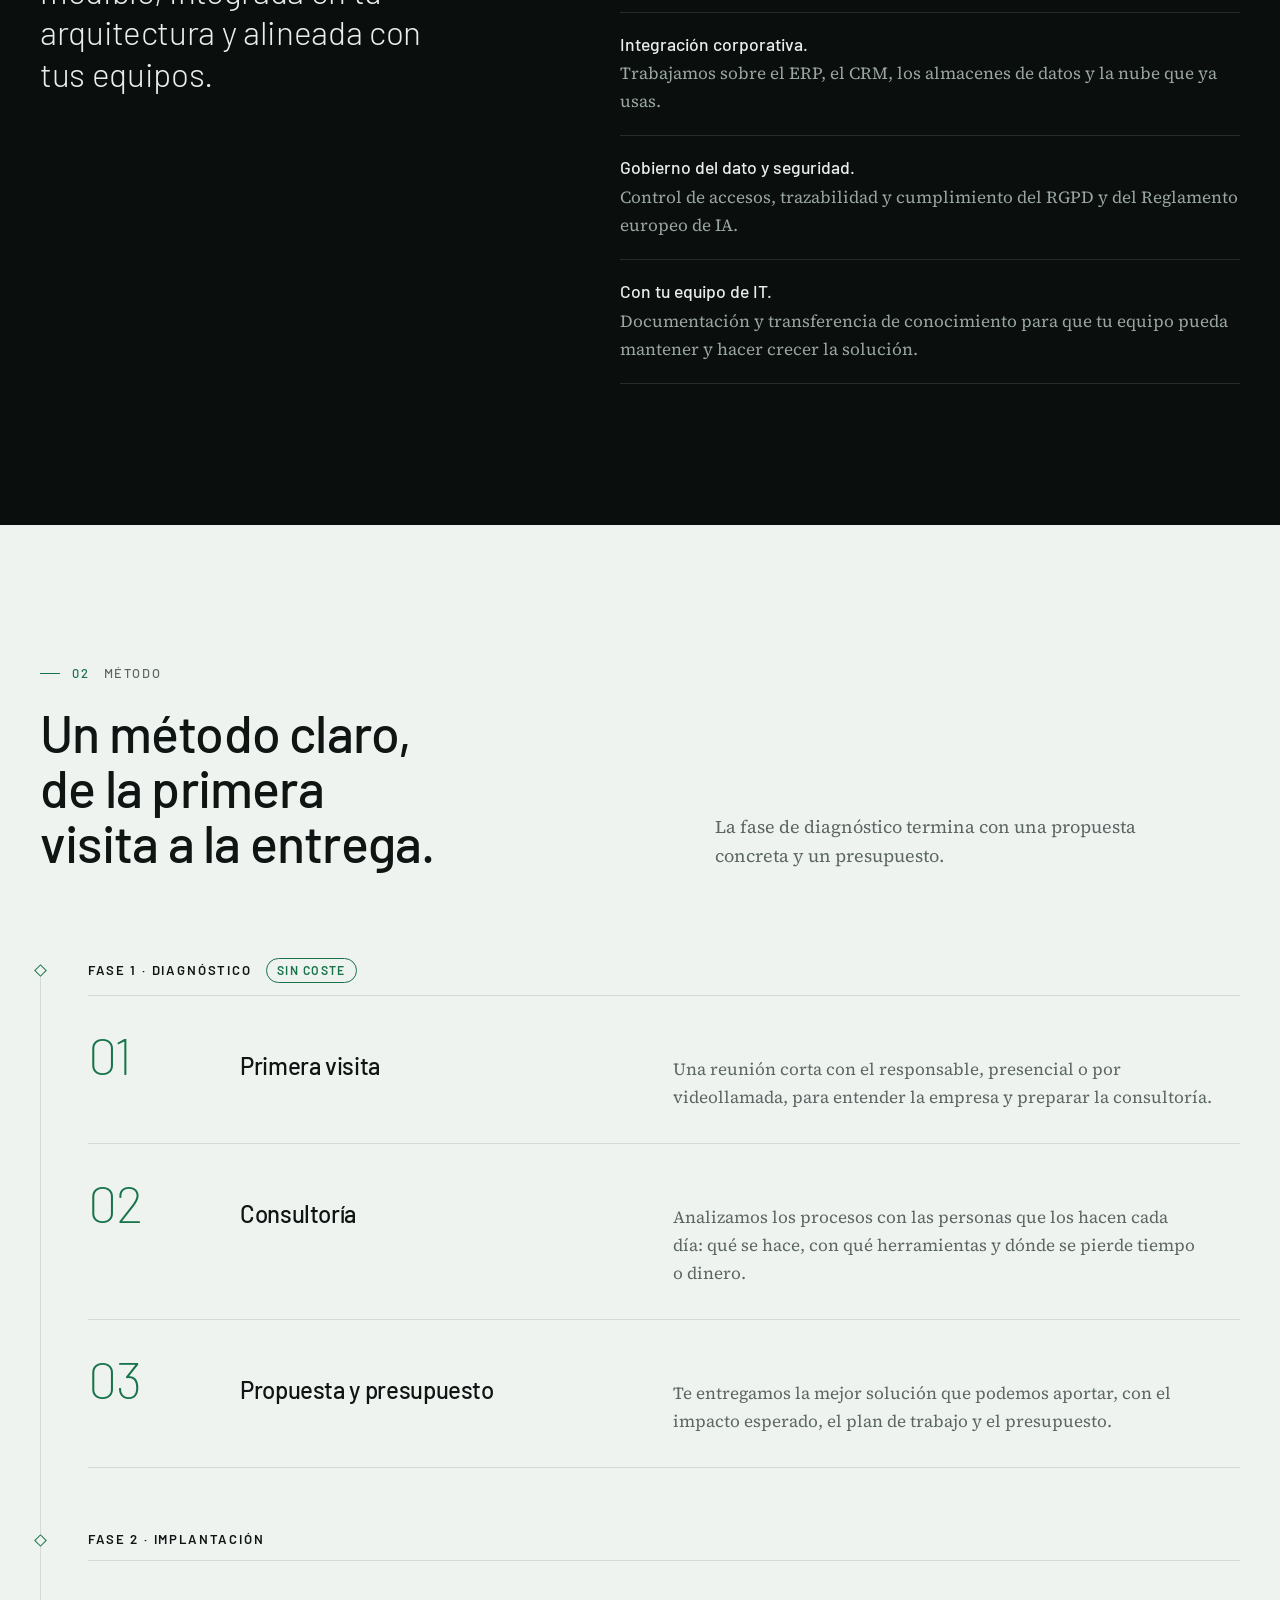
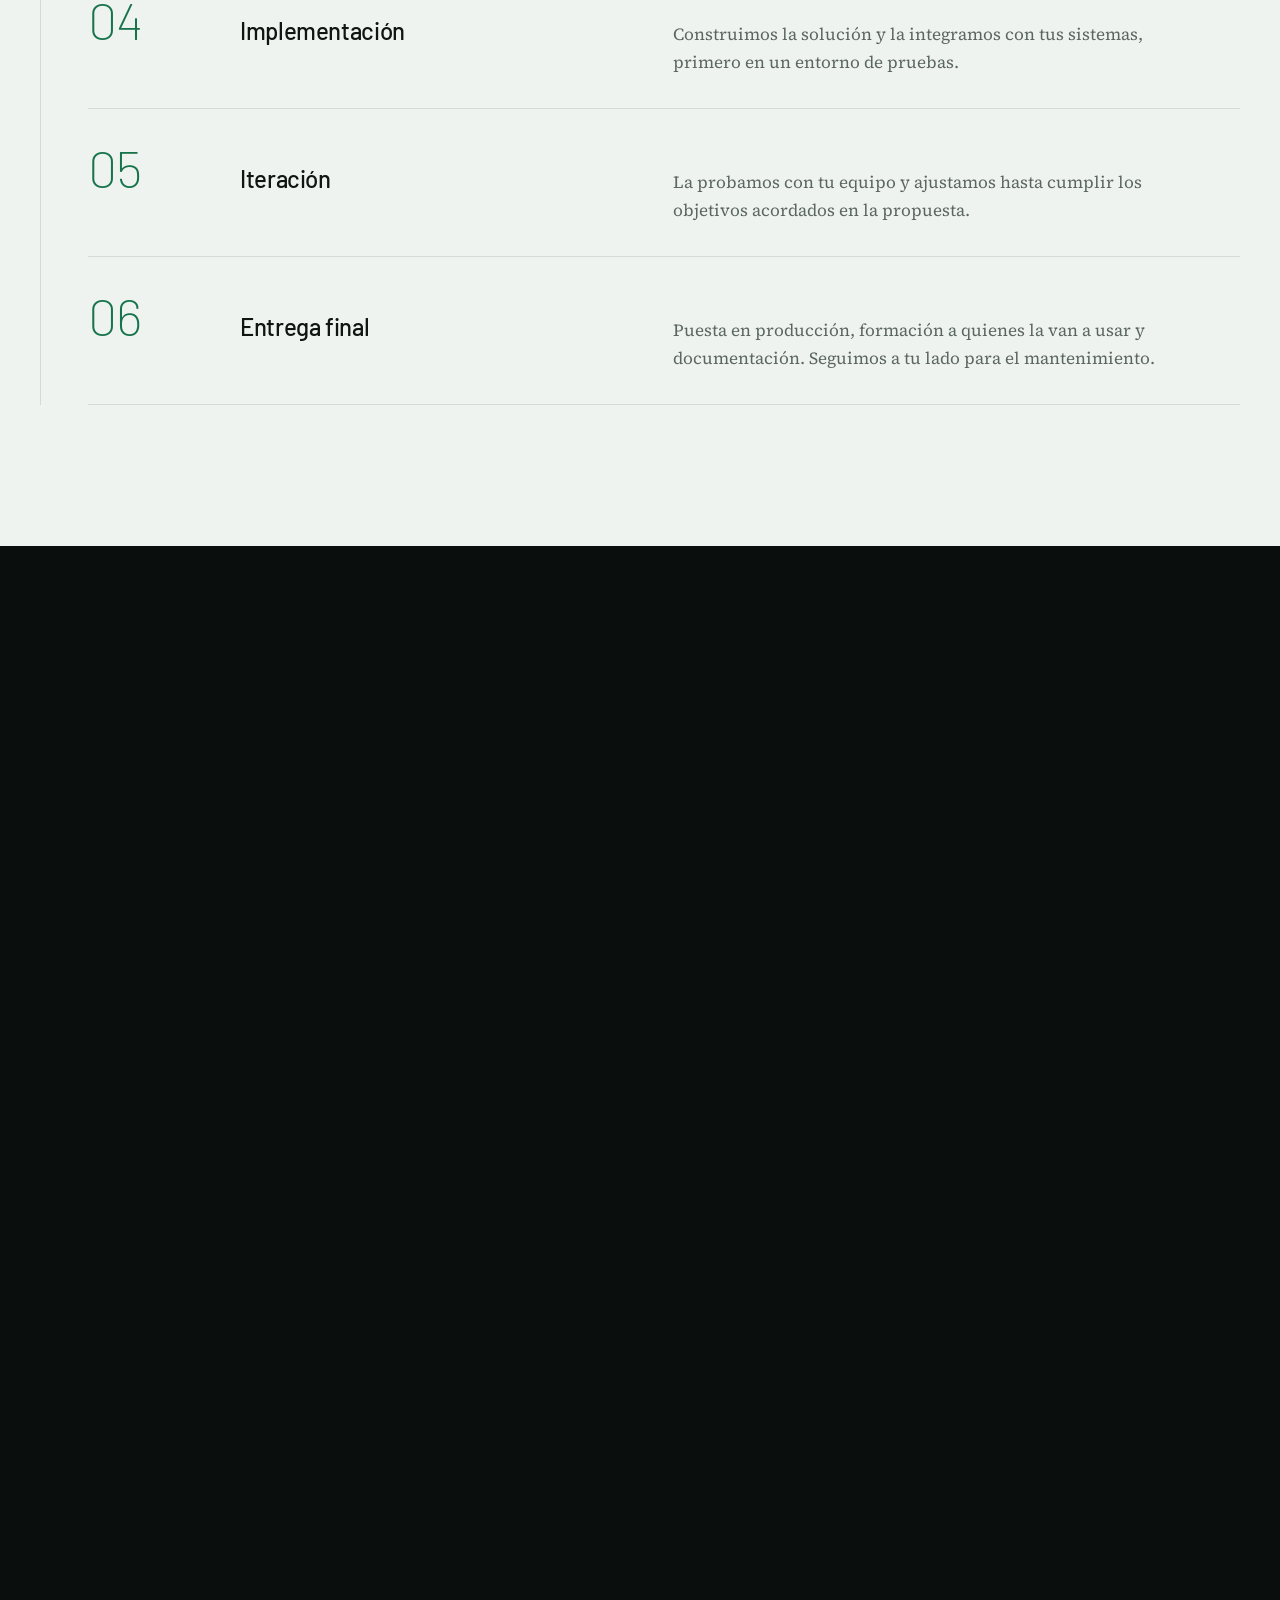
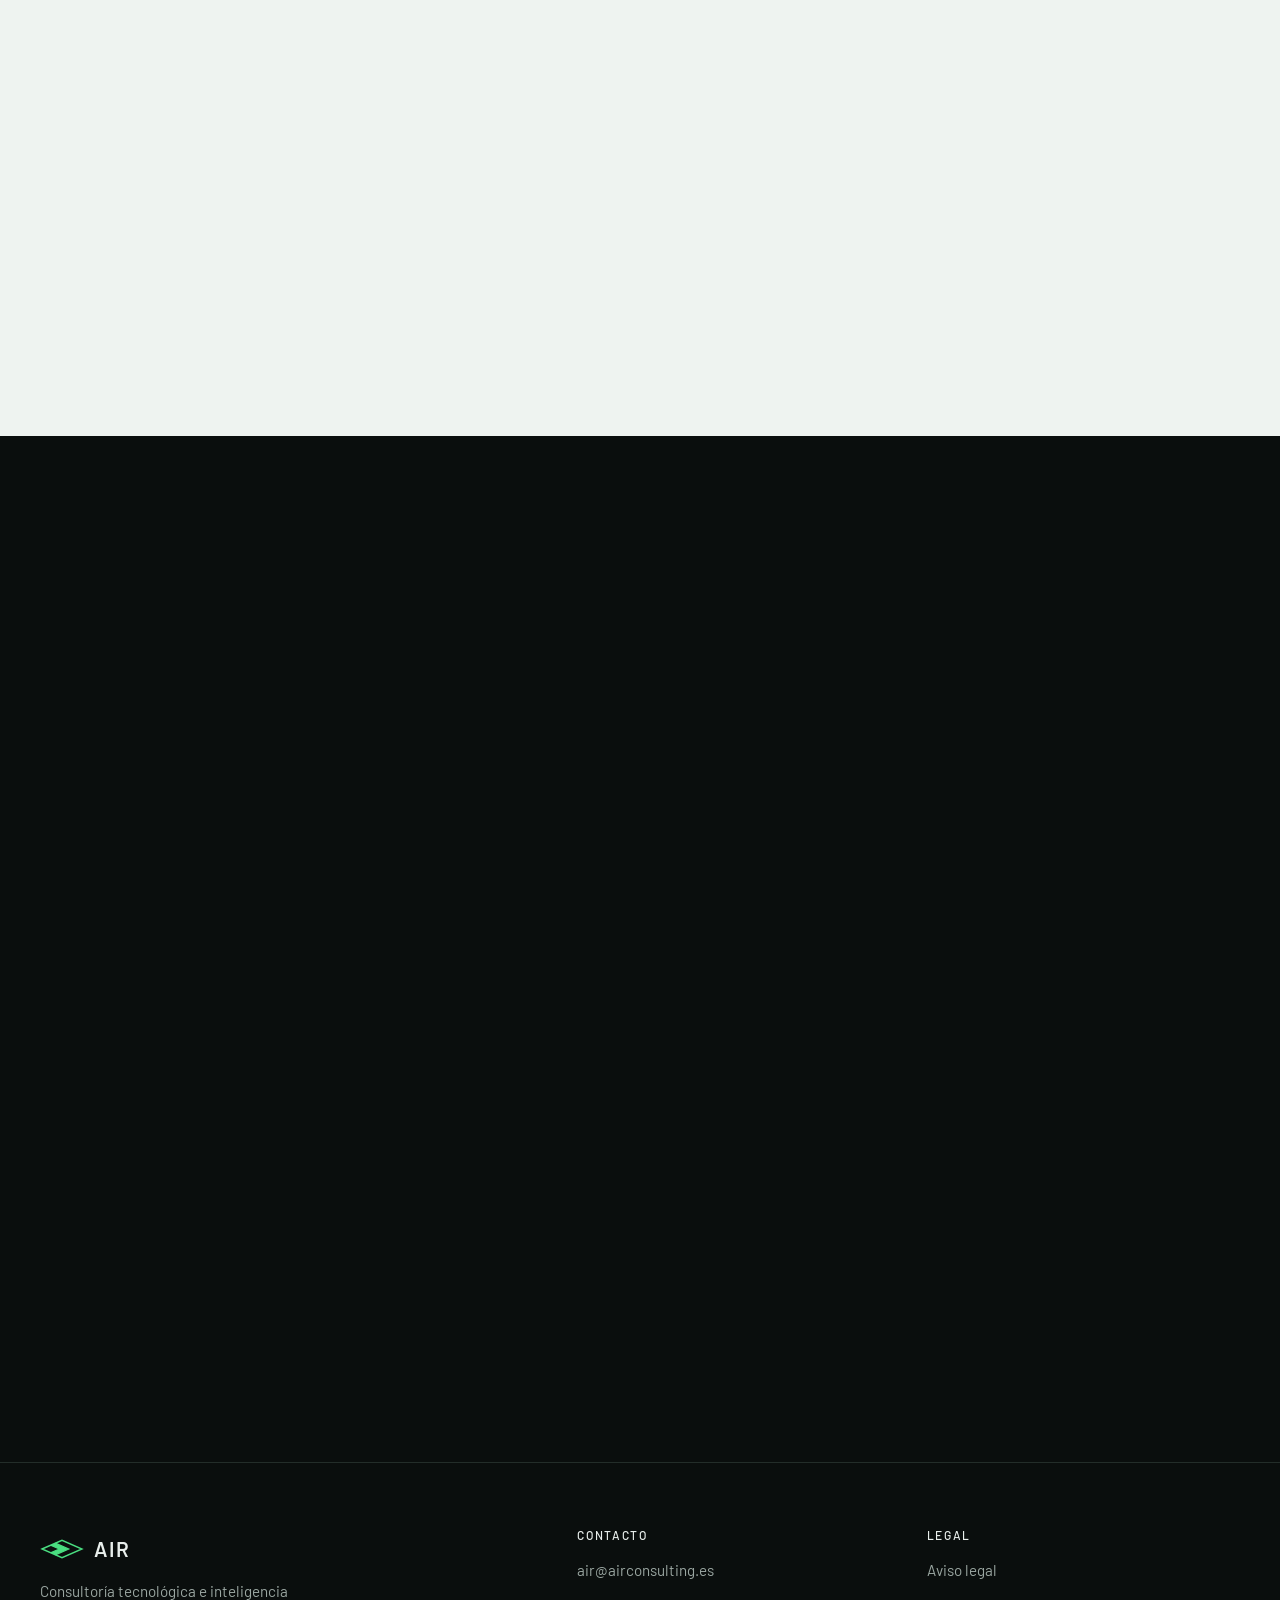
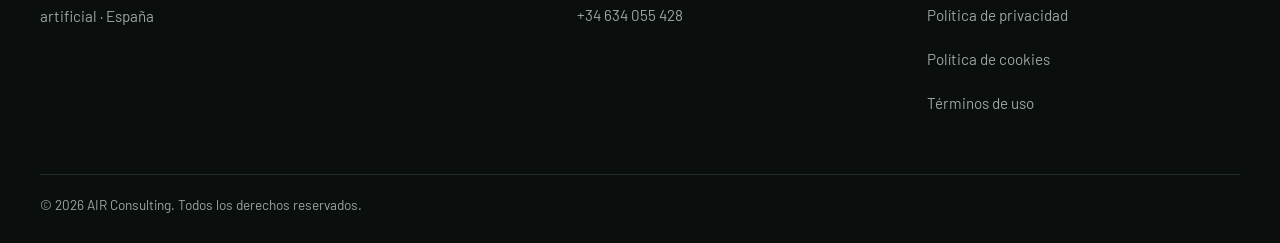
==== commit fe9ebf10: "Merge rediseno-ia: nueva web de consultora tecnológica e IA (versión final)" ====
--- a/index.html
+++ b/index.html
@@ -133,18 +133,7 @@
             <a class="btn btn--ghost" href="#metodo">Ver cómo trabajamos</a>
           </div>        </div>
       </div>
-      <div class="wrap hero-foot rule-top">
-        <p class="hero-foot-title">Áreas de experiencia</p>
-        <ul class="hero-areas">
-          <li>Lenguaje natural</li>
-          <li>RAG</li>
-          <li>Visión artificial</li>
-          <li>Agentes</li>
-          <li>Análisis predictivo</li>
-          <li>Documentos</li>
-          <li>Voz</li>
-        </ul>
-      </div>
+
     </section>
 
     <!-- CONSULTORÍA -->
@@ -175,8 +164,8 @@
                 la nube que ya usas.</li>
               <li><strong>Gobierno del dato y seguridad.</strong> Control de accesos, trazabilidad y cumplimiento del
                 RGPD y del Reglamento europeo de IA.</li>
-              <li><strong>Con tu equipo de IT.</strong> Documentación y transferencia de conocimiento para que la
-                solución sea vuestra.</li>
+              <li><strong>Con tu equipo de IT.</strong> Documentación y transferencia de conocimiento para que tu
+                equipo pueda mantener y hacer crecer la solución.</li>
             </ul>
           </div>
 
@@ -314,13 +303,13 @@
                   <p class="demo-title">Bandeja de entrada <span>· análisis automático</span></p>
                   <div class="nlp">
                     <article class="mail">
-                      <p class="mail-meta"><span>De</span> compras@cliente-ejemplo.es</p>
+                      <p class="mail-meta"><span>De</span> compras@mecanizados-eira.es</p>
                       <p class="mail-meta"><span>Asunto</span> Pedido urgente ref. PX-2048</p>
                       <p class="mail-body">Buenos días: necesitamos <span class="ent" data-kind="cantidad">400 unidades</span>
                         del <span class="ent" data-kind="producto">soporte X200</span> antes del <span class="ent"
                           data-kind="fecha">viernes 27</span>. El importe acordado es de <span class="ent"
                           data-kind="importe">3.180,00 €</span>. Un saludo, <span class="ent"
-                          data-kind="cliente">Industrias Ejemplo</span>.</p>
+                          data-kind="cliente">Mecanizados Eira</span>.</p>
                     </article>
                     <div class="nlp-out">
                       <p class="out-title">Resultado</p>
@@ -475,7 +464,7 @@
                           class="node-sub">Cliente informado</span></li>
                     </ol>
                     <ol class="flow-log">
-                      <li><span>09:14:02</span> correo recibido de compras@cliente-ejemplo.es</li>
+                      <li><span>09:14:02</span> correo recibido de compras@mecanizados-eira.es</li>
                       <li><span>09:14:03</span> intención: pedido · urgencia: alta</li>
                       <li><span>09:14:05</span> erp.crear_pedido(cliente=C-118, líneas=3)</li>
                       <li><span>09:14:05</span> importe superior a 3.000 € · se solicita aprobación</li>
@@ -558,6 +547,7 @@
                 <div class="demo-stage" aria-hidden="true">
                   <p class="demo-title">Entrada de documentos <span>· llega por email en PDF</span></p>
                   <div class="docs">
+                    <div class="doc-viewer">
                     <article class="albaran">
                       <header class="alb-head">
                         <div class="alb-from">
@@ -594,6 +584,7 @@
                       </dl>
                       <footer class="alb-sign"><span>Recibí conforme</span><span>Página 1 de 1</span></footer>
                     </article>
+                    </div>
                     <div class="erp">
                       <p class="erp-head"><b>Entradas de material</b><span>Octubre 2026</span></p>
                       <table class="erp-table">
--- a/assets/css/main.css
+++ b/assets/css/main.css
@@ -44,7 +44,12 @@
 
   --max: 1200px;
   --gutter: 20px;
+  /* Radios: marcas mínimas · etiquetas · controles · tarjetas y paneles · contenedores grandes */
+  --r-xs: 3px;
+  --r-sm: 4px;
   --radius: 6px;
+  --r-lg: 8px;
+  --r-xl: 12px;
   --header-h: 72px;
   --ease: cubic-bezier(.2, .7, .2, 1);
 }
@@ -84,6 +89,7 @@
 }
 
 p, ul, ol, dl, dd, figure { margin: 0; }
+p { text-wrap: pretty; }
 ul, ol { padding: 0; list-style: none; }
 img, svg, canvas, picture { display: block; max-width: 100%; }
 img { height: auto; }
@@ -173,8 +179,10 @@
   letter-spacing: .01em;
   text-decoration: none;
   white-space: nowrap;
-  transition: background-color .2s ease, border-color .2s ease, color .2s ease;
-}
+  transition: background-color .2s ease, border-color .2s ease, color .2s ease, transform .1s ease;
+}
+
+.btn:active { transform: translateY(1px); }
 
 .btn svg { width: 18px; height: 18px; flex: none; transition: transform .25s var(--ease); }
 .btn:hover svg { transform: translateX(3px); }
@@ -215,6 +223,7 @@
   display: inline-flex;
   align-items: center;
   gap: 10px;
+  min-height: 44px;
   color: var(--text);
   text-decoration: none;
 }
@@ -225,7 +234,8 @@
 .nav-links { display: none; gap: 4px; }
 
 .nav-links a {
-  padding: 8px 14px;
+  position: relative;
+  padding: 11px 14px;
   border-radius: var(--radius);
   color: var(--muted);
   font: 500 .95rem var(--f-display);
@@ -233,7 +243,21 @@
   transition: color .2s ease;
 }
 
-.nav-links a:hover { color: var(--text); }
+.nav-links a:hover,
+.nav-links a[aria-current] { color: var(--text); }
+
+.nav-links a[aria-current]::after {
+  content: "";
+  position: absolute;
+  left: 14px;
+  right: 14px;
+  bottom: 4px;
+  height: 2px;
+  border-radius: 1px;
+  background: var(--green);
+}
+
+.mobile-menu a[aria-current] { color: var(--green); }
 
 .nav-actions { display: flex; align-items: center; gap: 10px; }
 .nav-cta { display: none; }
@@ -338,17 +362,28 @@
 .hero-field { width: 100%; height: 100%; opacity: 0; transition: opacity 1.4s ease; }
 .hero-field[data-state] { opacity: 1; }
 
-/* En móvil y tableta el campo ocupa una banda propia bajo el texto */
+/* El campo hace de fondo del texto. En móvil y tableta, un velo uniforme mantiene la lectura */
 .hero-visual::after {
   content: "";
   position: absolute;
   inset: 0;
   background:
-    linear-gradient(180deg, rgba(10, 14, 13, .96) 0%, rgba(10, 14, 13, .9) 58%, rgba(10, 14, 13, .15) 74%, rgba(10, 14, 13, .3) 90%, rgba(10, 14, 13, .95) 100%);
+    linear-gradient(180deg, rgba(10, 14, 13, .55) 0%, rgba(10, 14, 13, .3) 45%, rgba(10, 14, 13, .4) 80%, rgba(10, 14, 13, .9) 100%);
   pointer-events: none;
 }
 
-.hero-inner { padding-top: clamp(40px, 7vh, 112px); padding-bottom: 220px; }
+/* En móvil y tableta la portada mide lo que su contenido: sin hueco vacío bajo los botones */
+@media (max-width: 959px) {
+  .hero { min-height: 0; }
+}
+
+.hero-inner { padding-top: clamp(40px, 7vh, 112px); padding-bottom: 64px; }
+
+/* Halo oscuro muy suave para separar el texto de la malla */
+.hero-copy h1,
+.hero-lead { text-shadow: 0 0 18px rgba(10, 14, 13, .9), 0 0 4px rgba(10, 14, 13, .7); }
+.hero .btn--ghost { background: rgba(10, 14, 13, .7); }
+.hero .btn--ghost:hover { background: rgba(21, 28, 25, .9); }
 .hero-copy { max-width: 720px; }
 .hero-copy .label { margin-bottom: 24px; }
 
@@ -385,35 +420,8 @@
   background: var(--line);
 }
 
-.hero-foot {
-  display: grid;
-  gap: 12px;
-  padding-block: 22px 28px;
-}
-
-.hero-foot-title {
-  font: 500 .75rem var(--f-display);
-  letter-spacing: .14em;
-  text-transform: uppercase;
-  color: var(--muted);
-}
-
-.hero-areas {
-  display: flex;
-  flex-wrap: wrap;
-  gap: 6px 22px;
-  font: 500 .95rem var(--f-display);
-  color: var(--text-2);
-}
-
 @media (min-width: 960px) {
   .hero-inner { padding-bottom: 48px; }
-
-  /* El campo pasa por detrás del texto: un halo oscuro muy suave lo separa de la malla */
-  .hero-copy h1,
-  .hero-lead { text-shadow: 0 0 18px rgba(10, 14, 13, .9), 0 0 4px rgba(10, 14, 13, .7); }
-  .hero .btn--ghost { background: rgba(10, 14, 13, .7); }
-  .hero .btn--ghost:hover { background: rgba(21, 28, 25, .9); }
 
   .hero-visual::after {
     background:
@@ -421,8 +429,6 @@
       linear-gradient(0deg, rgba(10, 14, 13, .95) 0%, rgba(10, 14, 13, 0) 22%);
   }
 
-  .hero-foot { grid-template-columns: auto 1fr; align-items: center; gap: 32px; }
-  .hero-areas { justify-content: flex-end; }
 }
 
 /* ── Consultoría ── */
@@ -433,14 +439,14 @@
   margin-bottom: 44px;
   background: var(--surface);
   border: 1px solid var(--line);
-  border-radius: 8px;
+  border-radius: var(--r-lg);
 }
 
 .segmented [role="tab"] {
   min-height: 44px;
   padding: 10px 22px;
   border: 0;
-  border-radius: 5px;
+  border-radius: var(--r-sm);
   background: transparent;
   color: var(--muted);
   font: 500 1rem var(--f-display);
@@ -546,7 +552,7 @@
   border: 1px solid currentColor;
   border-radius: 99px;
   color: var(--green-dark);
-  font: 600 .72rem/1.2 var(--f-display);
+  font: 600 .76rem/1.2 var(--f-display);
   letter-spacing: .12em;
   text-transform: uppercase;
 }
@@ -608,6 +614,11 @@
 }
 
 .ai-tabs::-webkit-scrollbar { display: none; }
+
+@media (max-width: 959px) {
+  .ai-tabs { -webkit-mask-image: linear-gradient(90deg, #000 calc(100% - 56px), transparent); mask-image: linear-gradient(90deg, #000 calc(100% - 56px), transparent); }
+  .ai-tabs.is-end { -webkit-mask-image: none; mask-image: none; }
+}
 
 .ai-tabs [role="tab"] {
   flex: none;
@@ -647,9 +658,9 @@
 .chips li {
   padding: 5px 10px;
   border: 1px solid var(--line);
-  border-radius: 4px;
+  border-radius: var(--r-sm);
   color: var(--muted);
-  font: 400 .74rem/1.3 var(--f-mono);
+  font: 400 .76rem/1.3 var(--f-mono);
 }
 
 @media (min-width: 960px) {
@@ -699,7 +710,7 @@
   background-image: radial-gradient(rgba(154, 166, 161, .07) 1px, transparent 1px);
   background-size: 16px 16px;
   border: 1px solid var(--line);
-  border-radius: 10px;
+  border-radius: var(--r-xl);
   overflow: hidden;
 }
 
@@ -713,7 +724,7 @@
   border: 1px solid var(--line);
   border-radius: 99px;
   color: var(--muted);
-  font: 500 .66rem/1 var(--f-mono);
+  font: 500 .75rem/1 var(--f-mono);
   letter-spacing: .08em;
   text-transform: uppercase;
 }
@@ -775,7 +786,7 @@
   padding: 14px 16px;
   background: var(--bg);
   border: 1px solid var(--line);
-  border-radius: 8px;
+  border-radius: var(--r-lg);
 }
 
 .mail-meta { color: var(--muted); font: 400 .74rem/1.6 var(--f-mono); overflow-wrap: anywhere; }
@@ -785,7 +796,7 @@
 .ent {
   position: relative;
   padding: 1px 2px;
-  border-radius: 3px;
+  border-radius: var(--r-xs);
   transition: background-color .4s ease, box-shadow .4s ease, color .4s ease;
 }
 
@@ -811,7 +822,7 @@
   padding: 14px 16px;
   background: var(--surface-2);
   border: 1px solid var(--line);
-  border-radius: 8px;
+  border-radius: var(--r-lg);
 }
 
 .nlp-tags { display: grid; gap: 10px; margin-top: 12px; }
@@ -844,7 +855,7 @@
   padding: 12px 16px;
   background: var(--bg);
   border: 1px solid var(--line);
-  border-radius: 8px;
+  border-radius: var(--r-lg);
 }
 
 .rag-q-text { min-height: 1.4em; margin-top: 6px; color: var(--text); font: 500 1rem/1.4 var(--f-display); }
@@ -870,7 +881,7 @@
   padding: 10px 12px;
   background: var(--surface-2);
   border: 1px solid var(--line);
-  border-radius: 6px;
+  border-radius: var(--r-lg);
   transition: opacity .4s ease, border-color .4s ease;
 }
 
@@ -893,12 +904,19 @@
 
 /* Visión artificial */
 /* La foto y la capa SVG comparten proporción (1264 × 585), así que las etiquetas se colocan en % */
+.vision {
+  padding: 12px;
+  background: var(--surface-2);
+  border: 1px solid var(--line);
+  border-radius: var(--r-lg);
+}
+
 .vision-frame {
   position: relative;
   aspect-ratio: 1264 / 585;
   overflow: hidden;
   background: #2A2E2C;
-  border-radius: 8px;
+  border-radius: var(--r-lg);
 }
 
 .vision-frame picture,
@@ -925,7 +943,7 @@
   position: absolute;
   z-index: 1;
   padding: 2px 6px;
-  border-radius: 3px;
+  border-radius: var(--r-xs);
   background: var(--green-dark);
   color: #FFFFFF;
   font: 500 .68rem/1.3 var(--f-mono);
@@ -974,6 +992,7 @@
   flex-wrap: wrap;
   gap: 6px 20px;
   margin-top: 12px;
+  padding-inline: 2px;
   color: var(--muted);
   font: 400 .74rem/1.5 var(--f-mono);
 }
@@ -1045,7 +1064,7 @@
   padding: 12px 14px;
   background: var(--bg);
   border: 1px solid var(--line);
-  border-radius: 8px;
+  border-radius: var(--r-lg);
   color: var(--text-2);
   font: 400 .72rem/1.65 var(--f-mono);
 }
@@ -1106,12 +1125,20 @@
 /* Documentos: un albarán con aspecto de documento real y un ERP sobrio */
 .docs { display: grid; gap: 18px; }
 
+/* El albarán se apoya en un panel como el de «Tareas detectadas» */
+.doc-viewer {
+  padding: 16px;
+  background: var(--surface-2);
+  border: 1px solid var(--line);
+  border-radius: var(--r-lg);
+}
+
 .albaran {
   padding: 18px 20px 14px;
   background: #FFFFFF;
   color: #1B1F1D;
-  border-radius: 2px;
-  box-shadow: 0 1px 2px rgba(0, 0, 0, .3), 0 14px 32px rgba(0, 0, 0, .35);
+  border-radius: var(--r-lg);
+  box-shadow: 0 1px 2px rgba(0, 0, 0, .25), 0 8px 20px rgba(0, 0, 0, .25);
   font: 400 .64rem/1.45 Arial, "Helvetica Neue", Helvetica, sans-serif;
   font-variant-numeric: tabular-nums;
 }
@@ -1153,10 +1180,10 @@
 }
 
 /* Campos detectados: un recuadro fino, como en las herramientas de lectura de documentos */
-.albaran [data-f] { border-radius: 2px; transition: box-shadow .3s ease, background-color .3s ease; }
+.albaran [data-f] { border-radius: var(--r-xs); transition: box-shadow .3s ease, background-color .3s ease; }
 .albaran [data-f].on { background: rgba(23, 115, 74, .07); box-shadow: 0 0 0 1.5px #17734A; }
 
-.erp { overflow: hidden; background: var(--bg); border: 1px solid var(--line); border-radius: 8px; }
+.erp { overflow: hidden; background: var(--bg); border: 1px solid var(--line); border-radius: var(--r-lg); }
 
 .erp-head {
   display: flex;
@@ -1212,6 +1239,7 @@
 .erp-status.is-ok .s-ok { display: inline; }
 
 @media (max-width: 599px) {
+  .doc-viewer { padding: 10px; }
   .alb-price { display: none; }
   .alb-head { flex-direction: column; gap: 10px; }
   .alb-title { text-align: left; }
@@ -1237,7 +1265,7 @@
   overflow: hidden;
   background: var(--bg);
   border: 1px solid var(--line);
-  border-radius: 8px;
+  border-radius: var(--r-lg);
 }
 
 .wave { width: 100%; height: 100%; }
@@ -1289,7 +1317,7 @@
   padding: 14px 16px;
   background: var(--surface-2);
   border: 1px solid var(--line);
-  border-radius: 8px;
+  border-radius: var(--r-lg);
 }
 
 .voice-tasks ul { display: grid; gap: 10px; margin-top: 10px; }
@@ -1381,7 +1409,7 @@
   padding: 28px;
   background: var(--paper-card);
   border: 1px solid var(--paper-line);
-  border-radius: 8px;
+  border-radius: var(--r-lg);
 }
 
 .guarantee h3 { font-size: 1.25rem; line-height: 1.25; margin-bottom: 10px; color: var(--ink); }
@@ -1393,7 +1421,7 @@
   padding: 5px 10px;
   background: var(--paper);
   border: 1px solid var(--paper-line);
-  border-radius: 4px;
+  border-radius: var(--r-sm);
   color: var(--ink);
   font: 400 .76rem/1.3 var(--f-mono);
 }
@@ -1429,8 +1457,16 @@
 }
 
 .contact-list dd { font: 400 1.08rem/1.5 var(--f-display); color: var(--text); }
-.contact-list a { text-decoration: none; border-bottom: 1px solid var(--line-strong); transition: border-color .2s ease, color .2s ease; }
-.contact-list a:hover { color: var(--green); border-color: var(--green); }
+.contact-list a {
+  display: inline-block;
+  padding-block: 11px;
+  margin-block: -11px;
+  text-decoration: underline 1px var(--line-strong);
+  text-underline-offset: 5px;
+  transition: text-decoration-color .2s ease, color .2s ease;
+}
+
+.contact-list a:hover { color: var(--green); text-decoration-color: var(--green); }
 
 @media (min-width: 560px) {
   .contact-list > div { grid-template-columns: 120px minmax(0, 1fr); gap: 16px; align-items: baseline; }
@@ -1445,7 +1481,7 @@
   padding: 28px 22px;
   background: var(--surface);
   border: 1px solid var(--line);
-  border-radius: 12px;
+  border-radius: var(--r-xl);
 }
 
 .form h3 { font-size: 1.5rem; }
@@ -1530,17 +1566,18 @@
 }
 
 .footer-grid { display: grid; gap: 36px; }
-.footer-brand p { margin-top: 16px; max-width: 34ch; }
+.footer-brand p { margin-top: 8px; max-width: 34ch; }
 
 .footer-title {
-  margin-bottom: 14px;
+  margin-bottom: 4px;
   font: 500 .75rem/1.4 var(--f-display);
   letter-spacing: .14em;
   text-transform: uppercase;
   color: var(--text);
 }
 
-.site-footer ul { display: grid; gap: 8px; }
+.site-footer ul { display: grid; gap: 0; }
+.site-footer li a { display: inline-block; padding-block: 10px; }
 .site-footer a { text-decoration: none; transition: color .2s ease; }
 .site-footer a:hover { color: var(--green); }
 
@@ -1633,12 +1670,13 @@
   padding: 12px 14px;
   background: var(--surface-2);
   border: 1px solid var(--line);
-  border-radius: 8px;
+  border-radius: var(--r-lg);
   color: var(--text-2);
   font: 400 .85rem/1.45 var(--f-display);
 }
 
 .cookie a { color: var(--green); }
+.cookie .btn { min-height: 44px; }
 
 /* ── Aparición al hacer scroll ── */
 .js [data-reveal] {
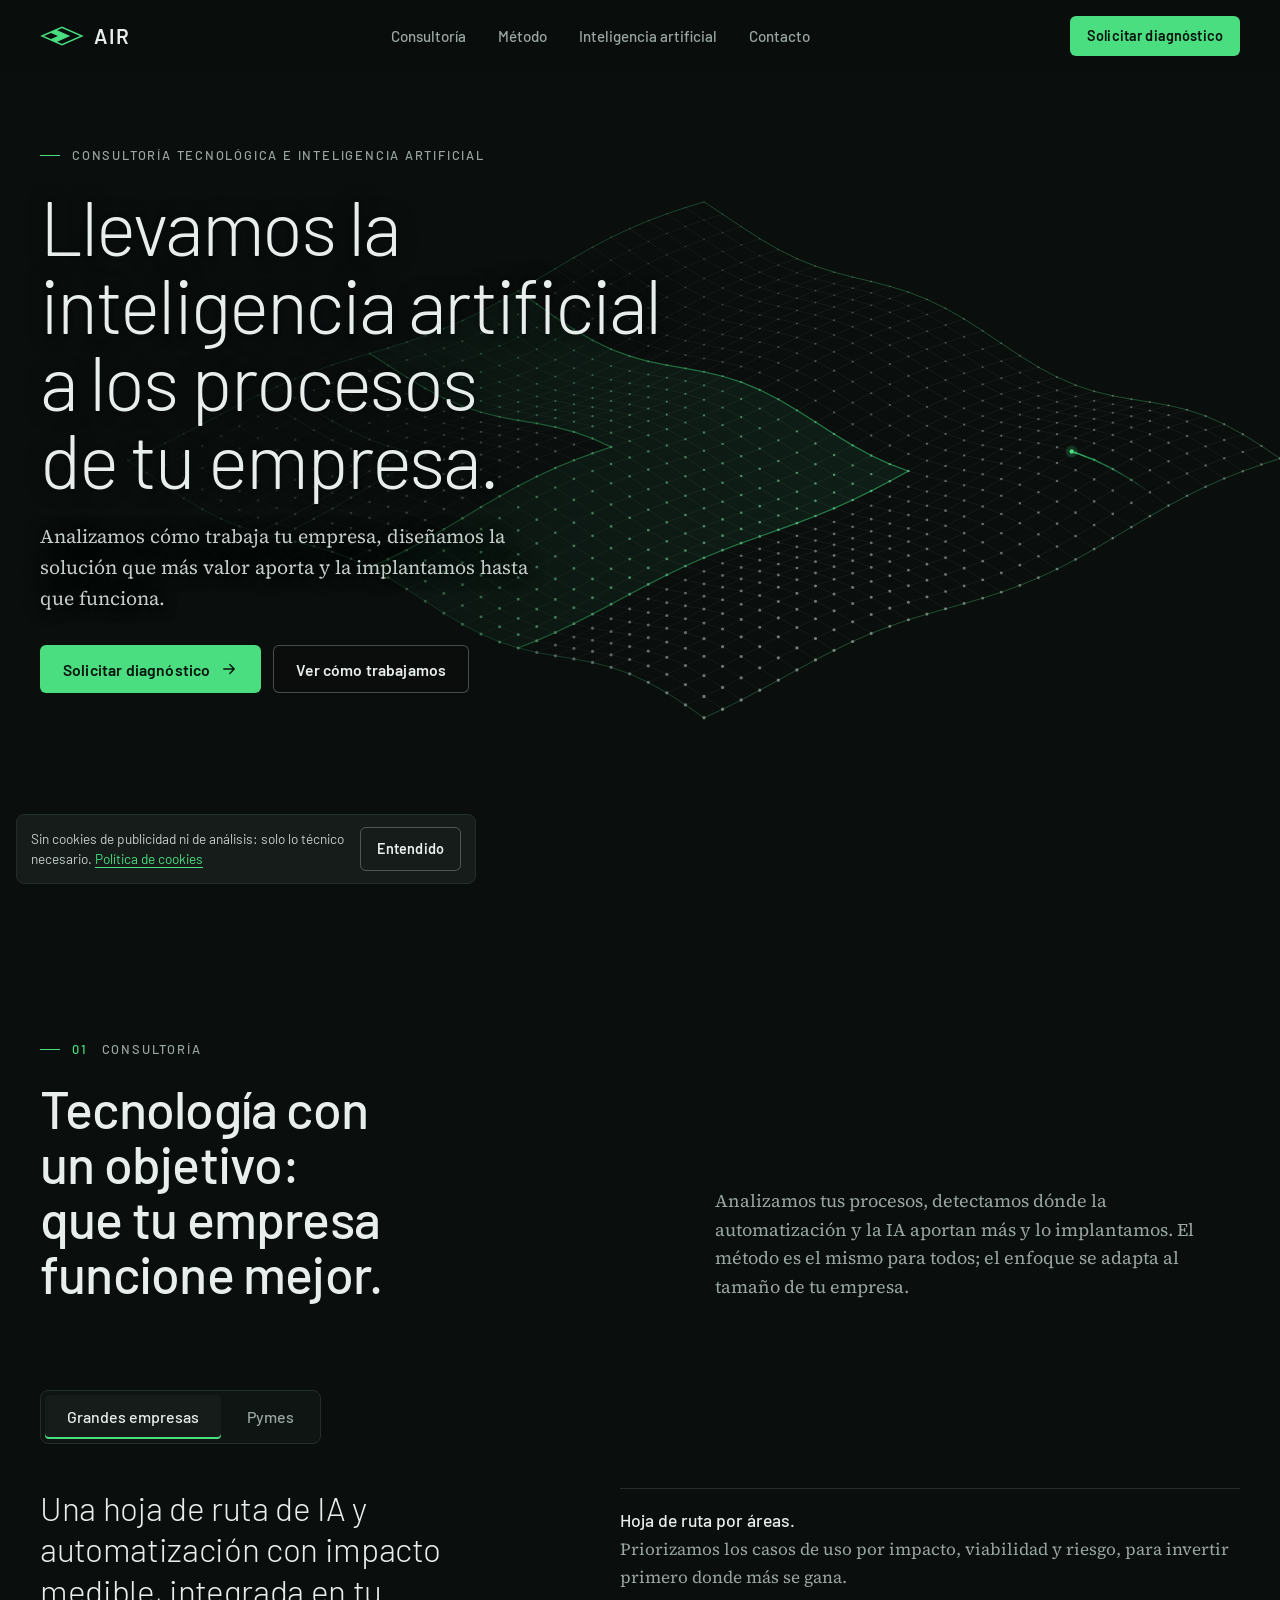
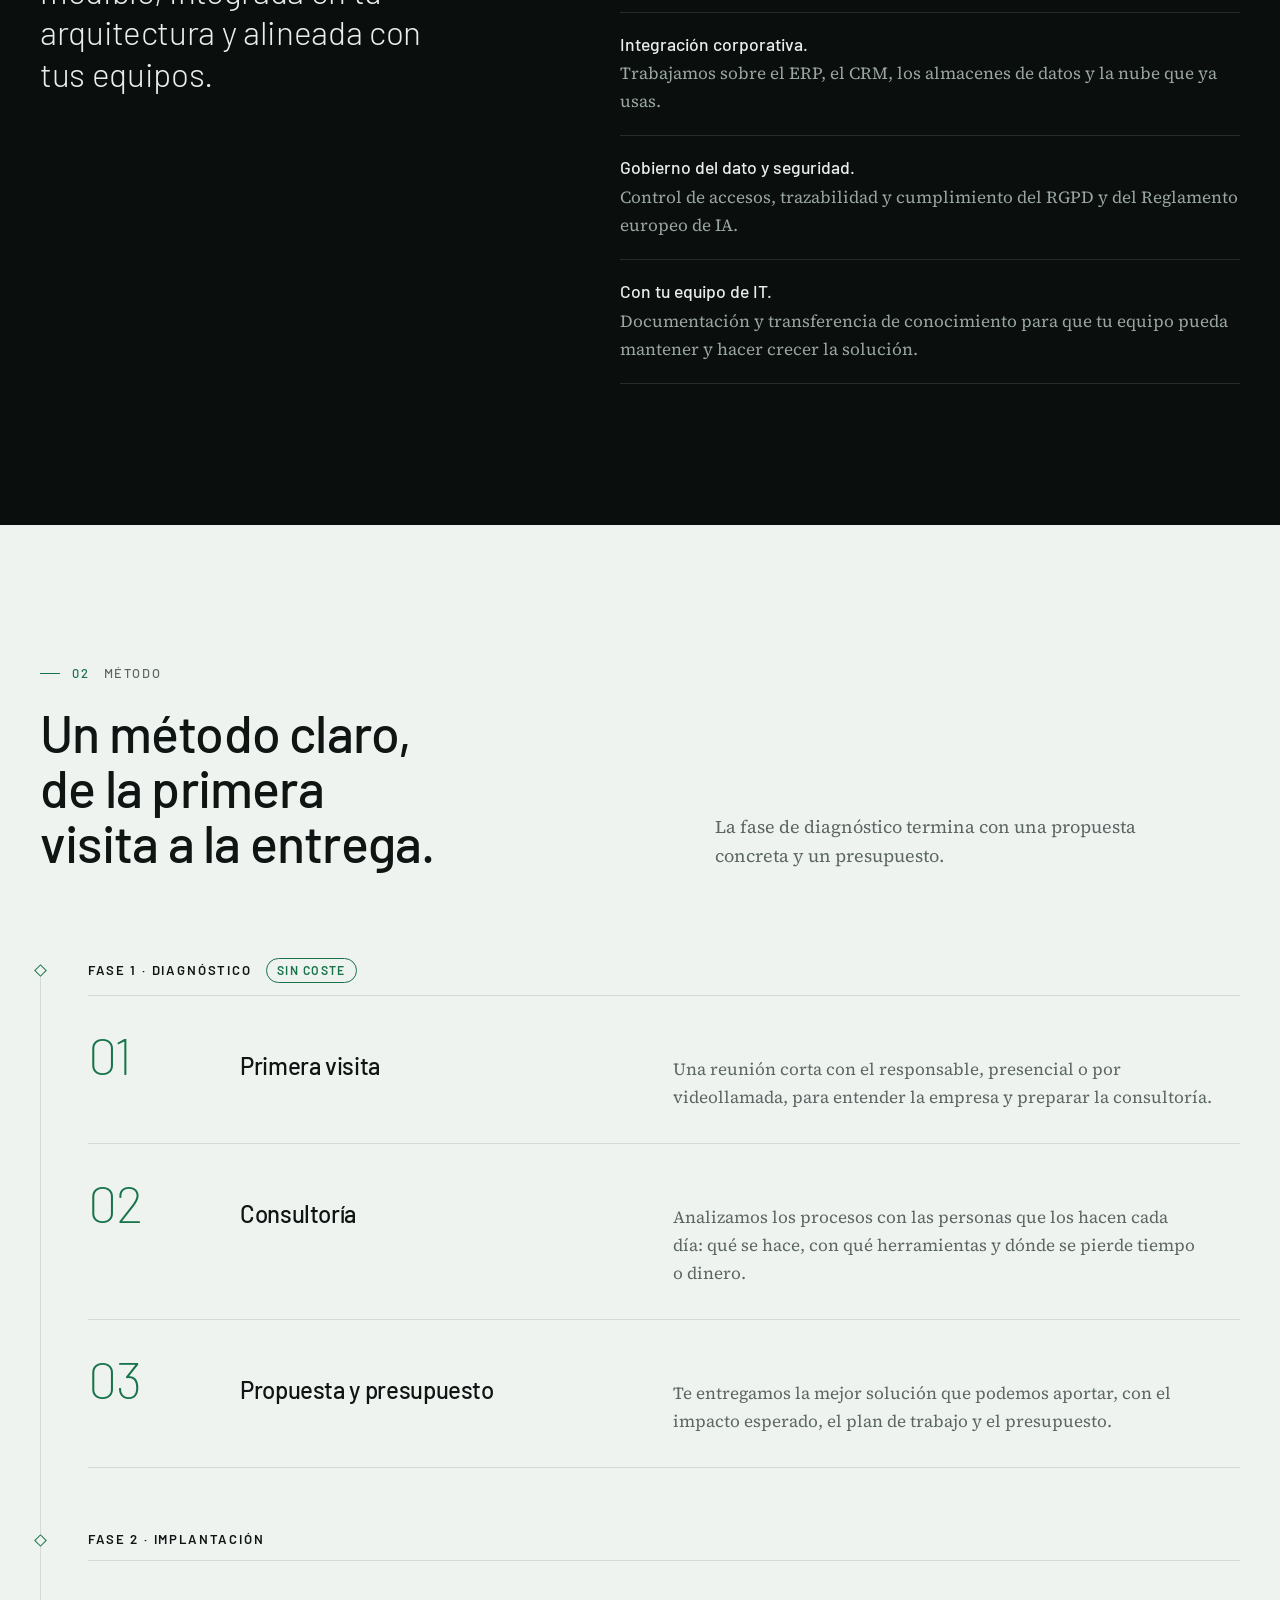
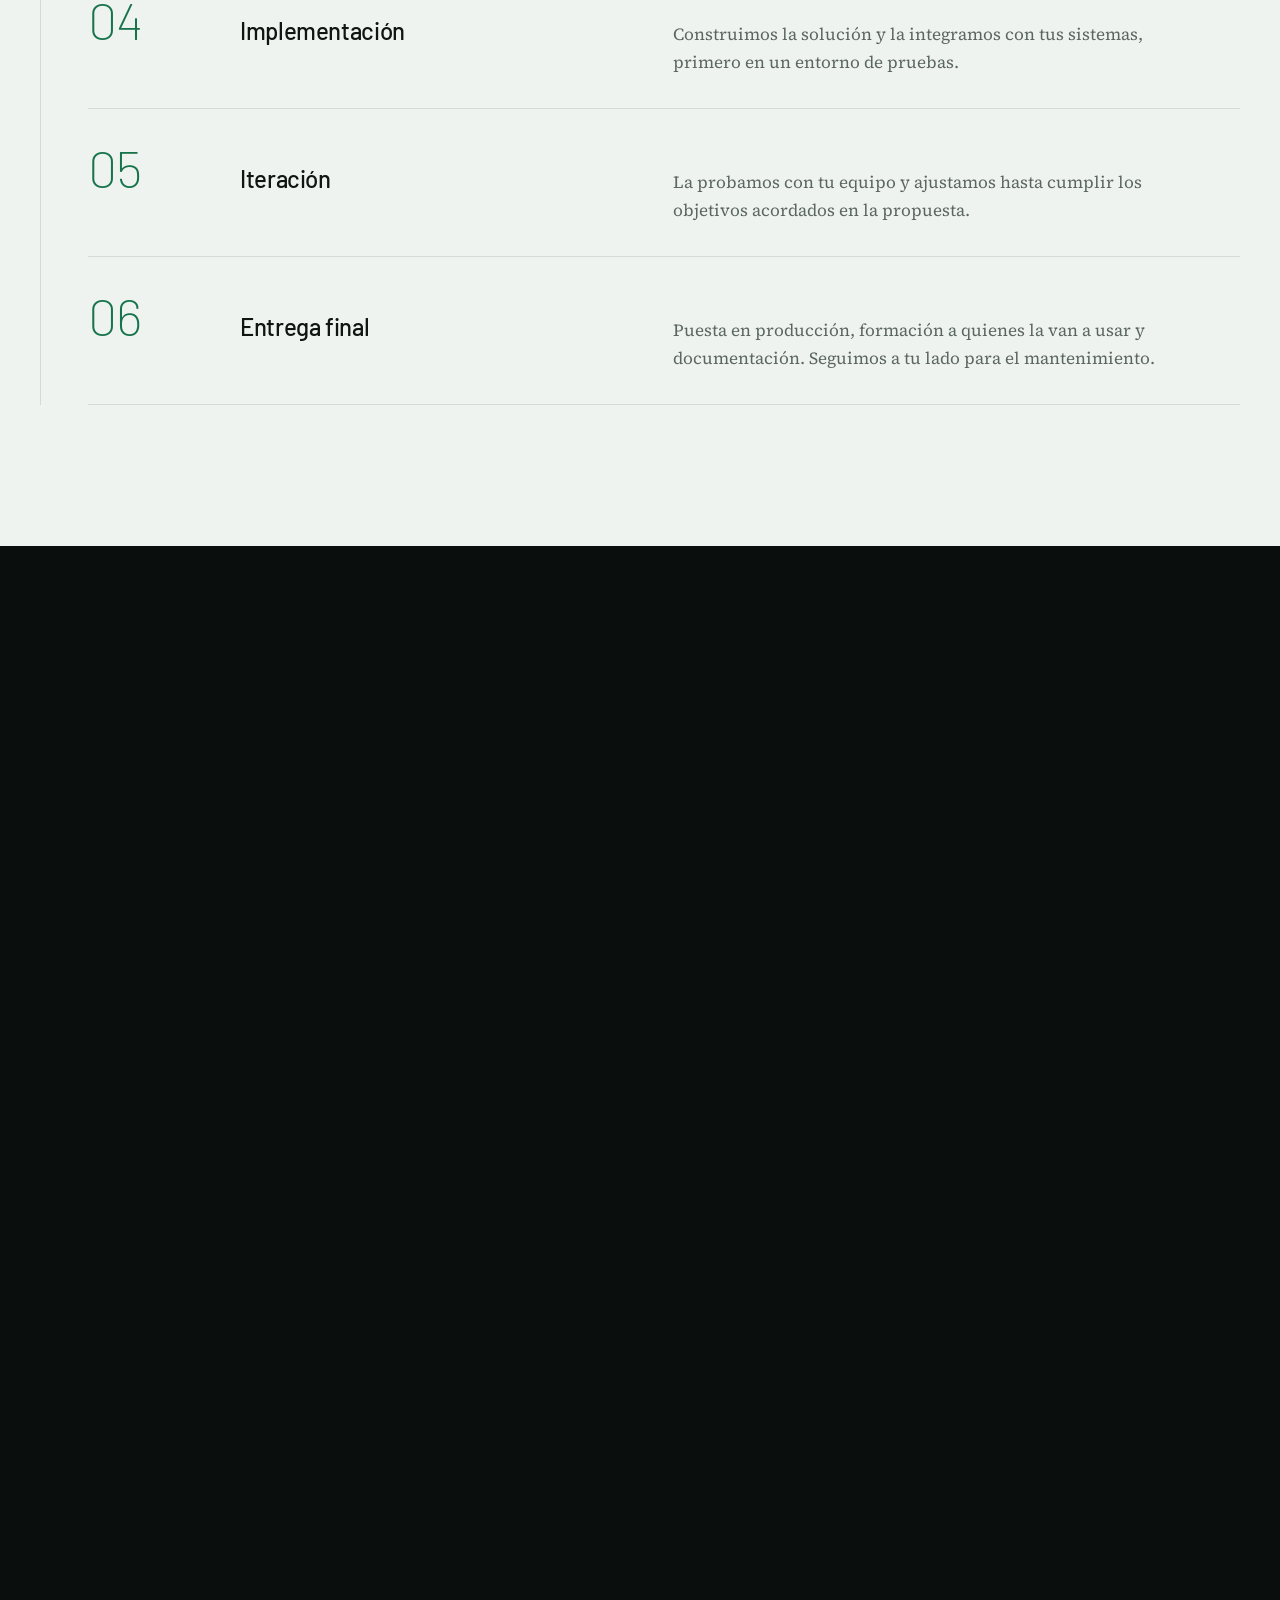
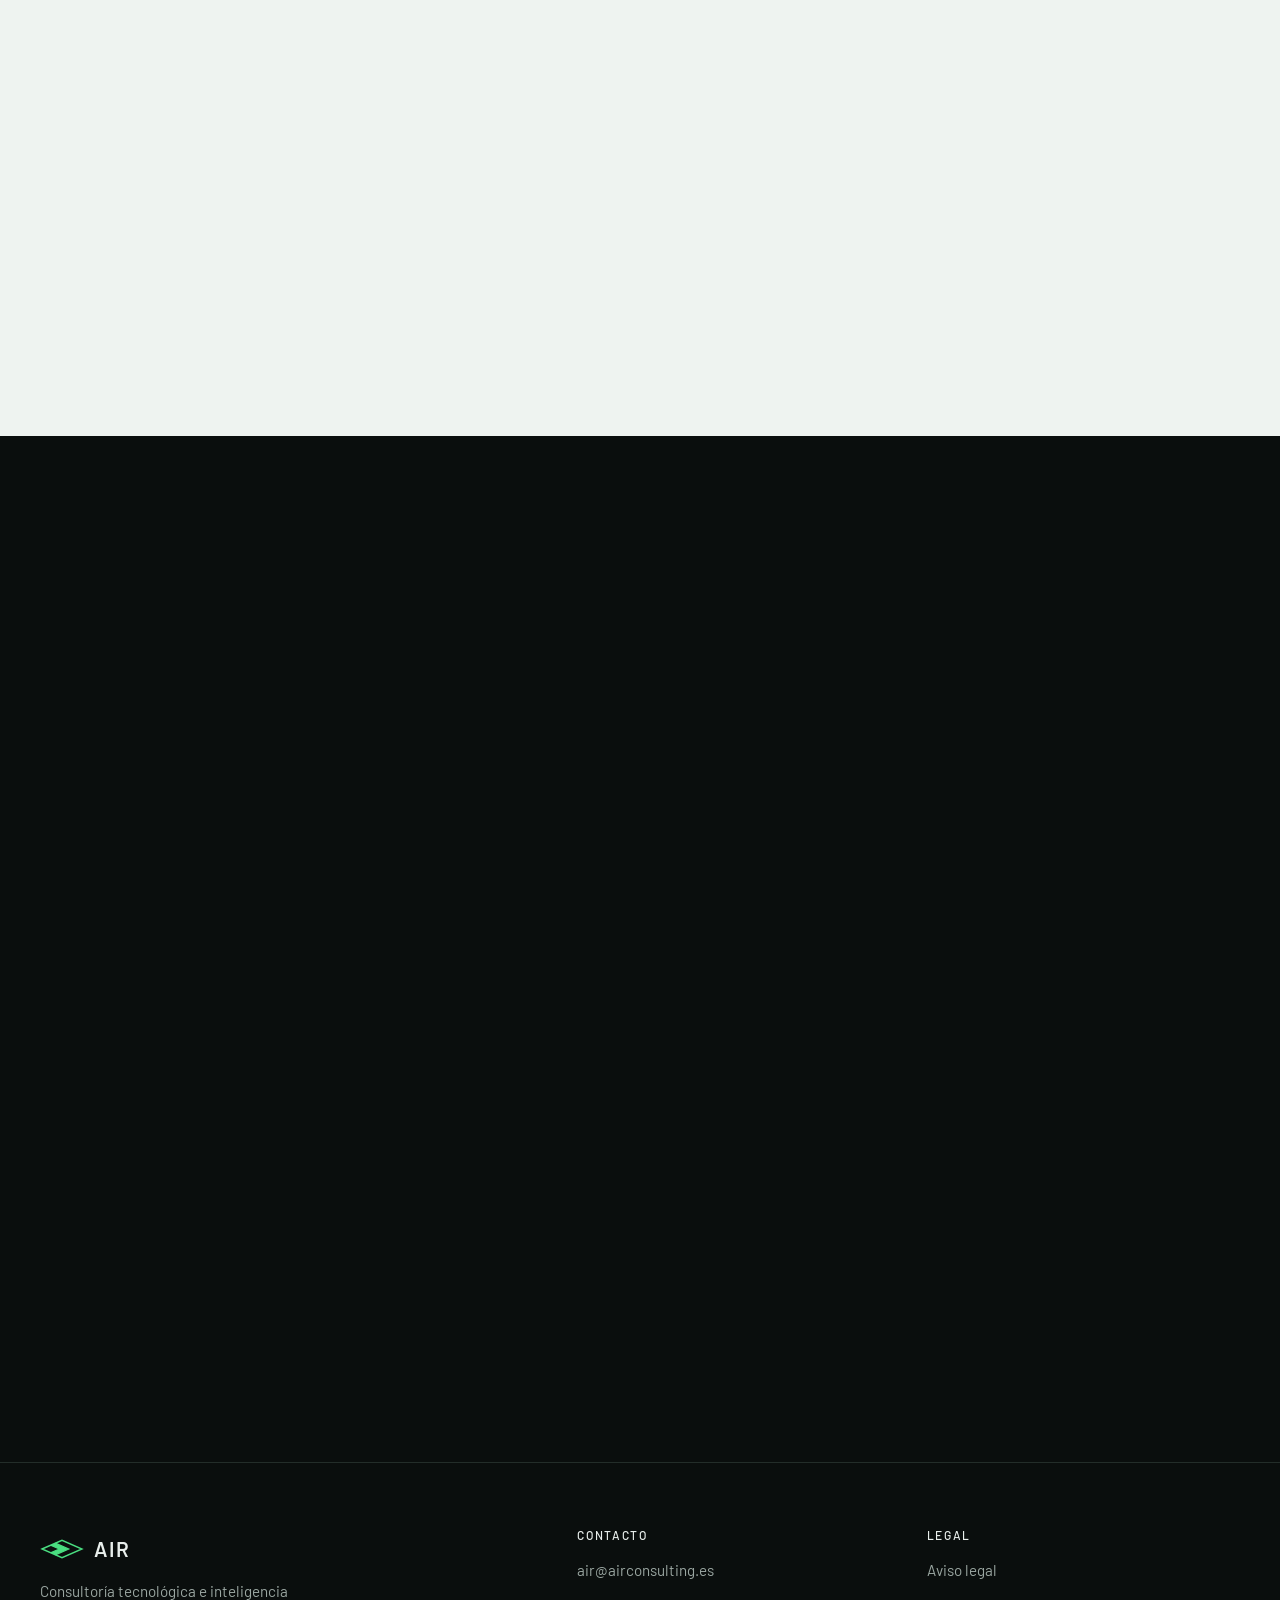
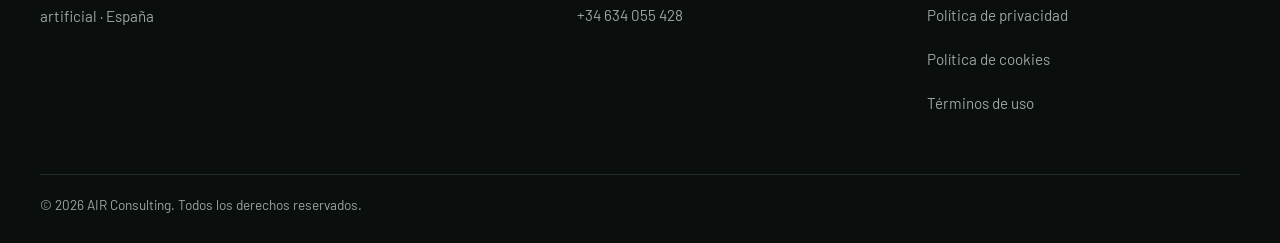
==== commit a489182b: "Iconos para buscadores: favicon.ico en la raíz y PNG de 96 y 192 px" ====
--- a/index.html
+++ b/index.html
@@ -21,7 +21,10 @@
   <meta property="og:image:height" content="630">
   <meta property="og:image:alt" content="AIR: Llevamos la inteligencia artificial a los procesos de tu empresa.">
   <meta name="twitter:card" content="summary_large_image">
+  <link rel="icon" href="favicon.ico" sizes="48x48">
   <link rel="icon" href="assets/img/favicon.svg" type="image/svg+xml">
+  <link rel="icon" href="assets/img/favicon-96.png" type="image/png" sizes="96x96">
+  <link rel="icon" href="assets/img/favicon-192.png" type="image/png" sizes="192x192">
   <link rel="apple-touch-icon" href="assets/img/apple-touch-icon.png">
   <link rel="preload" href="assets/fonts/barlow-300.woff2" as="font" type="font/woff2" crossorigin>
   <link rel="preload" href="assets/fonts/source-serif-4.woff2" as="font" type="font/woff2" crossorigin>
